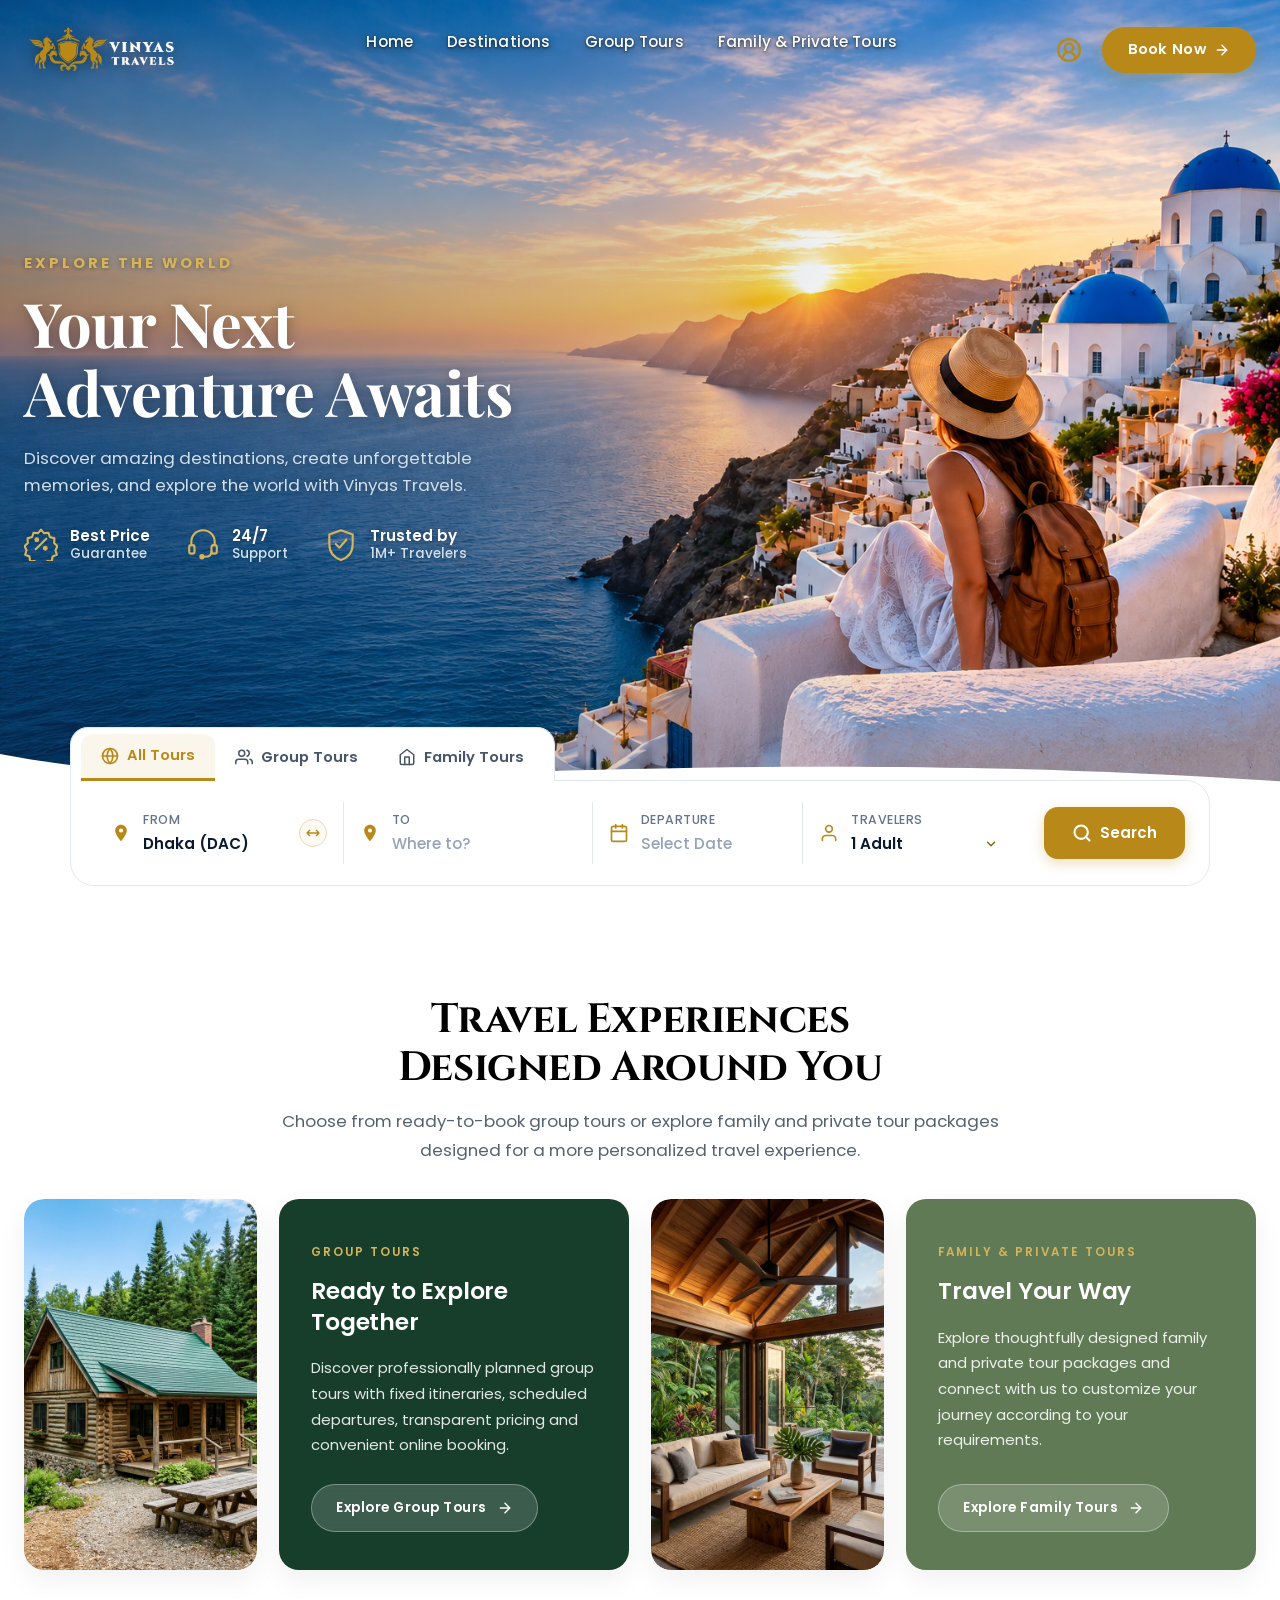
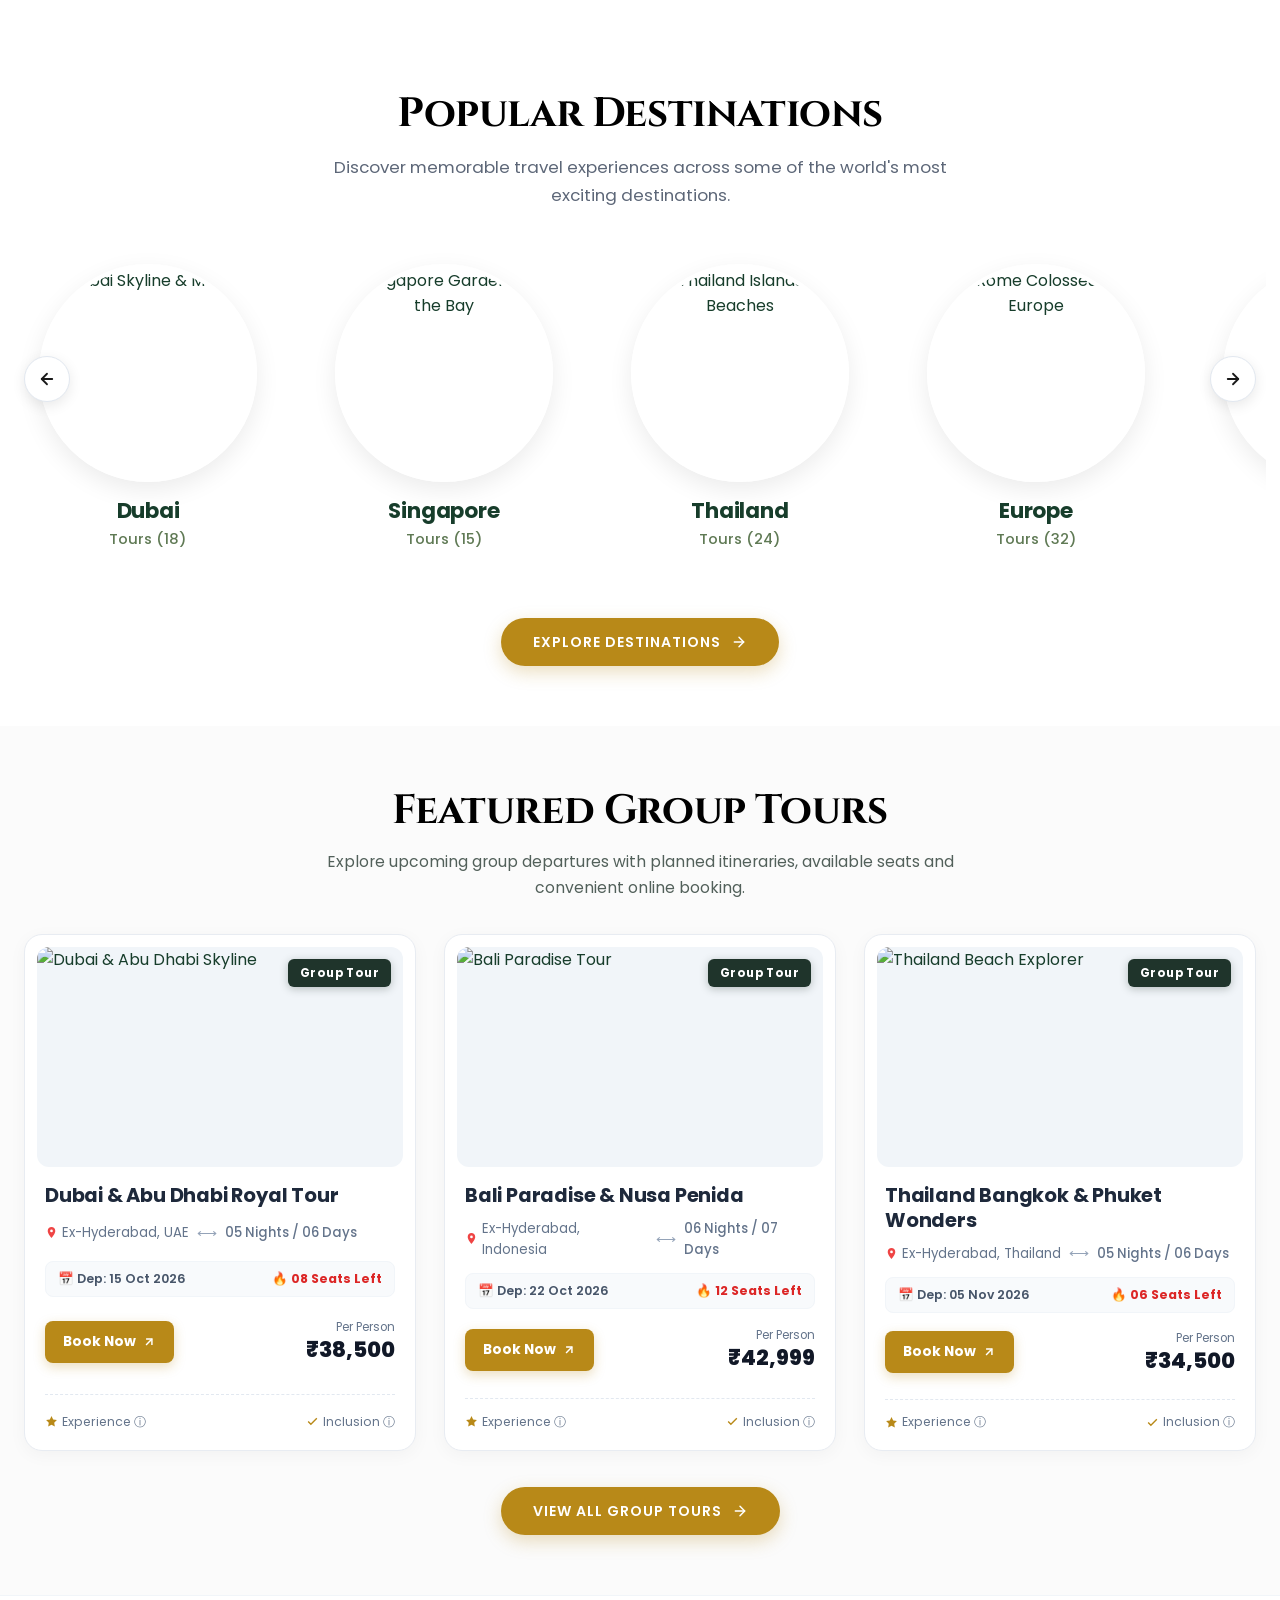
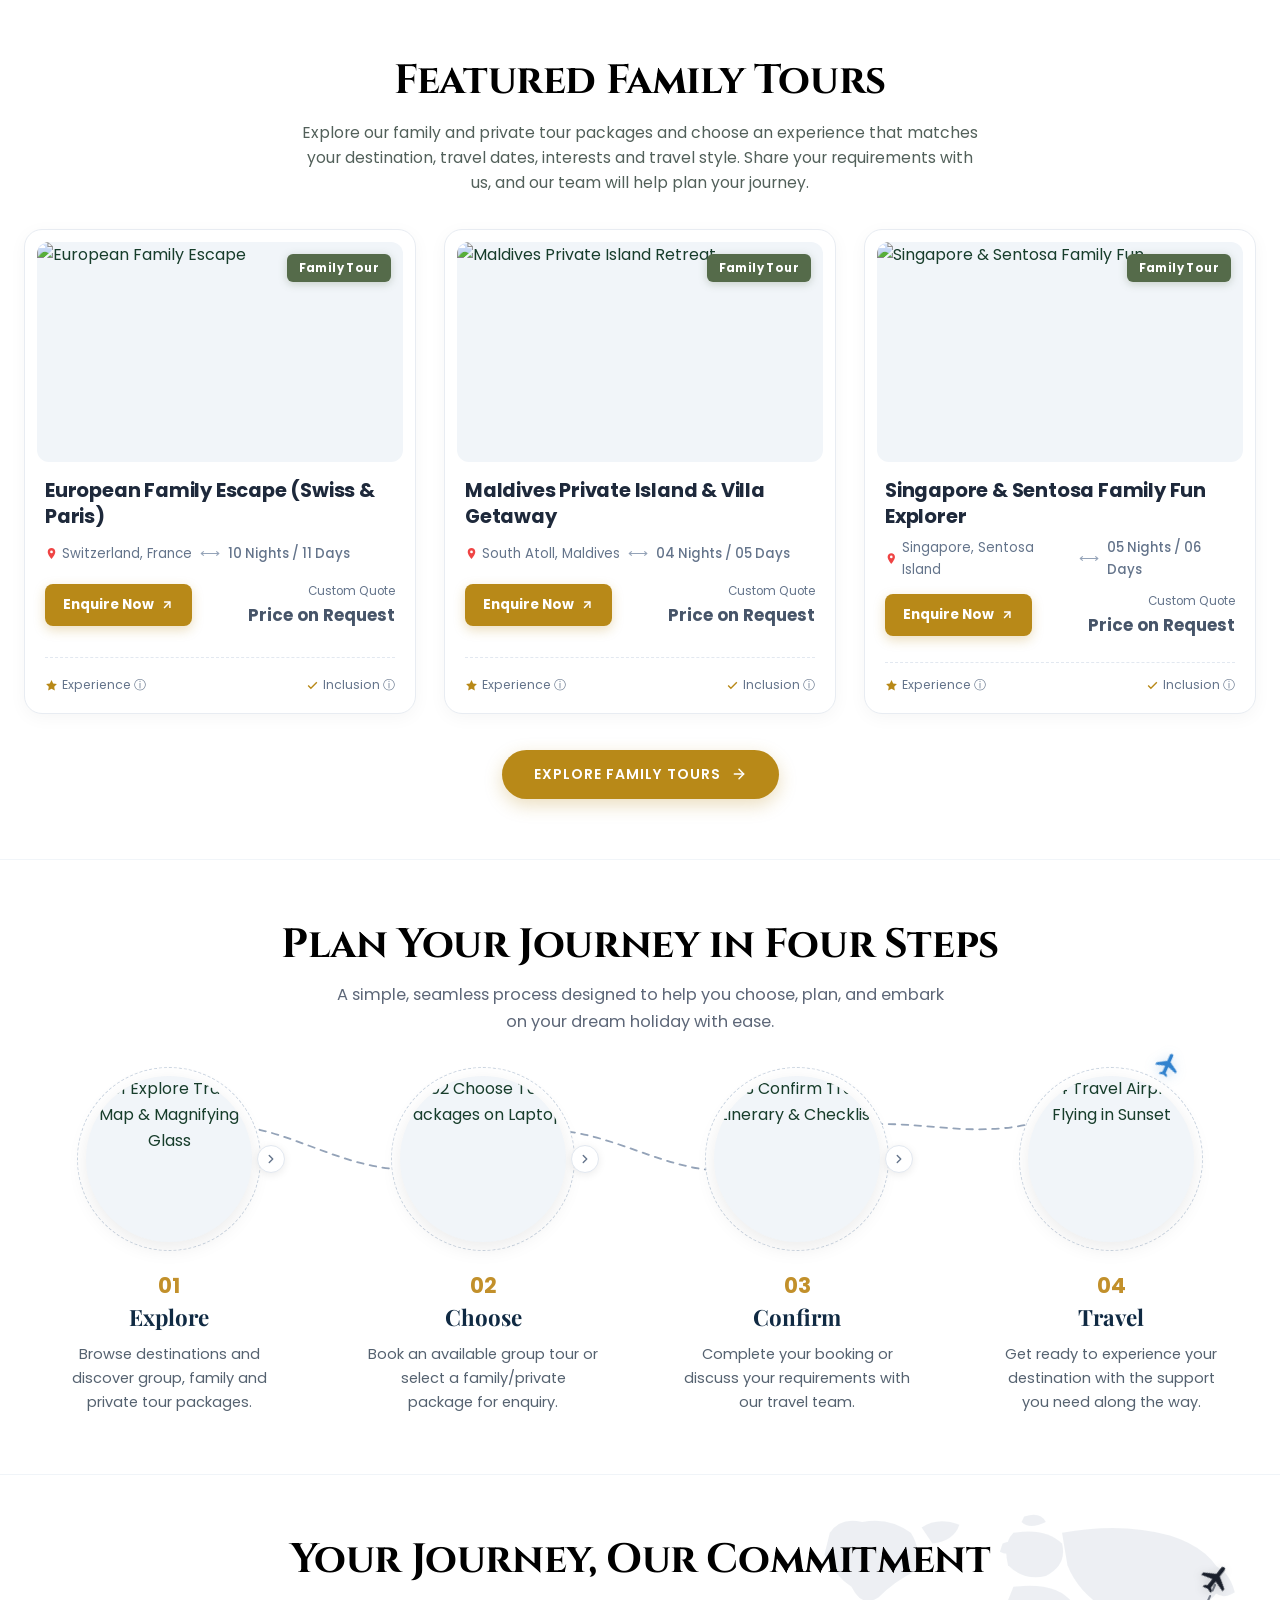
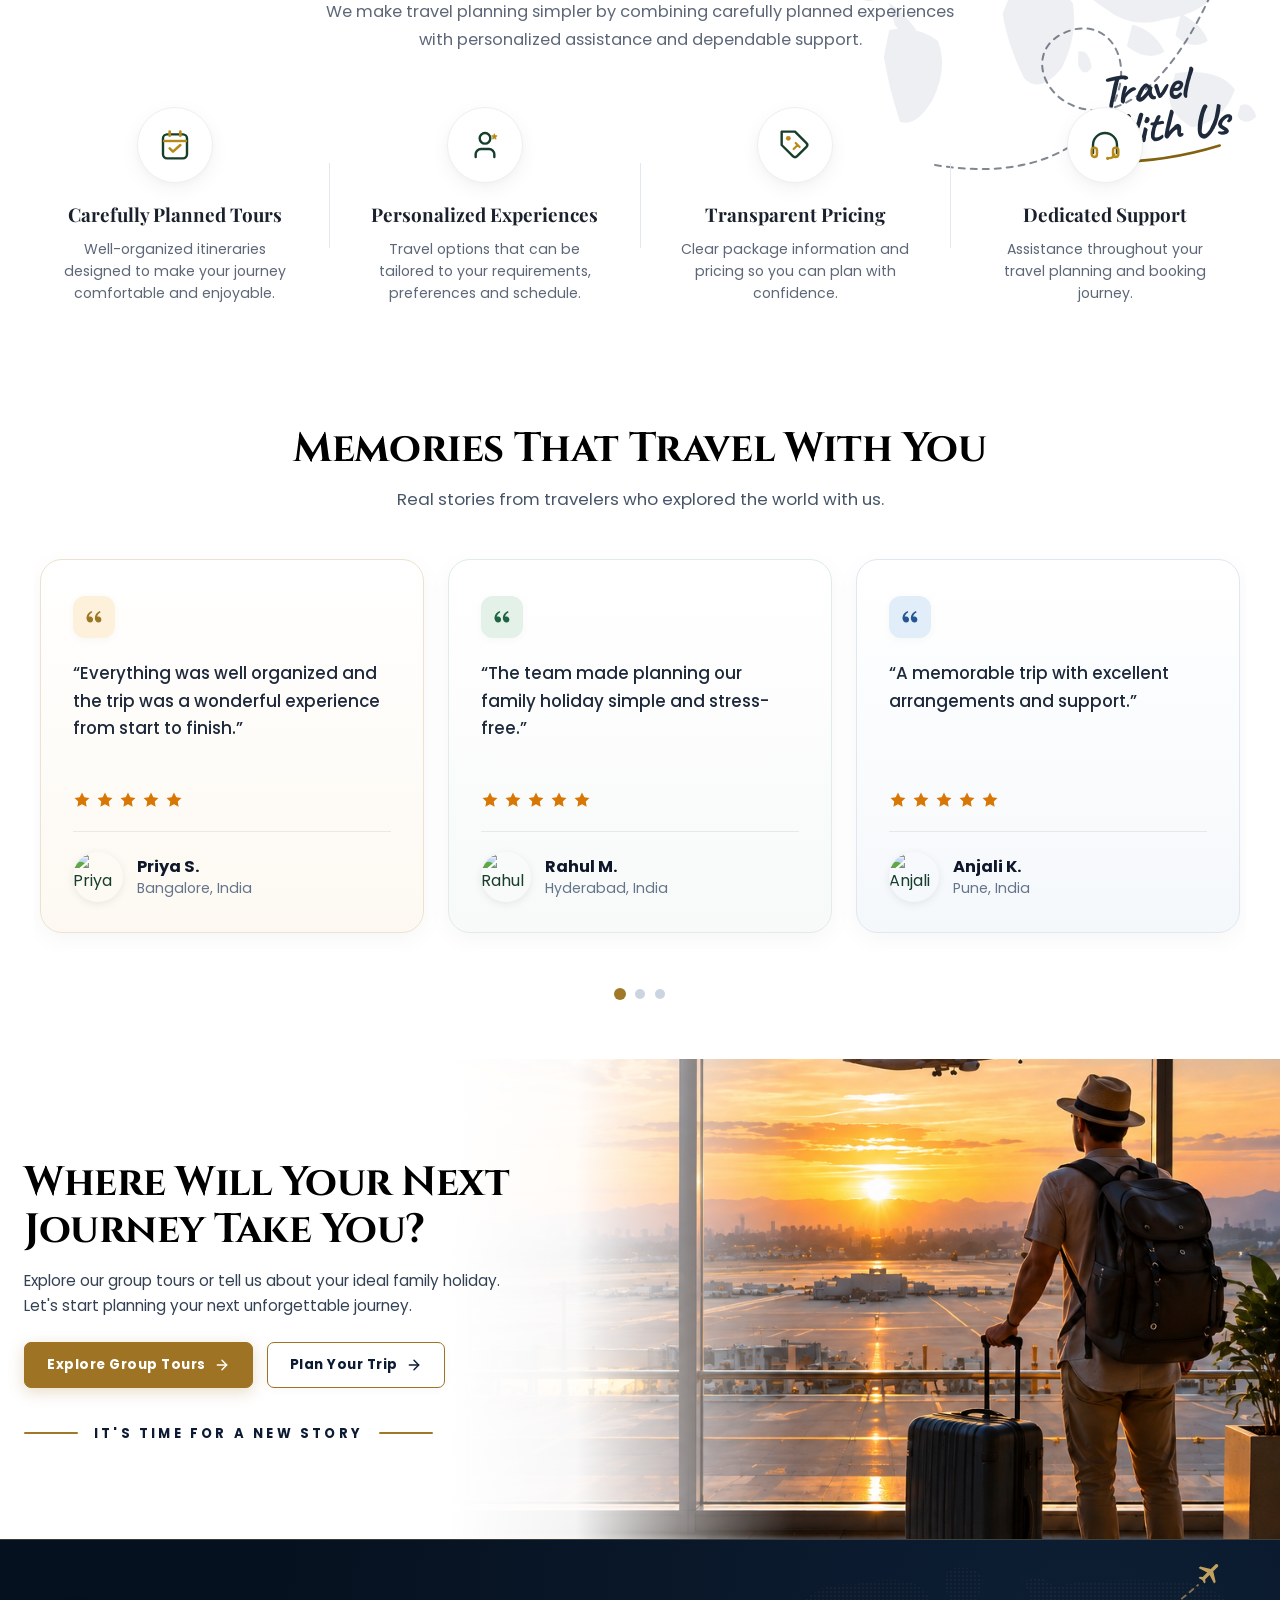
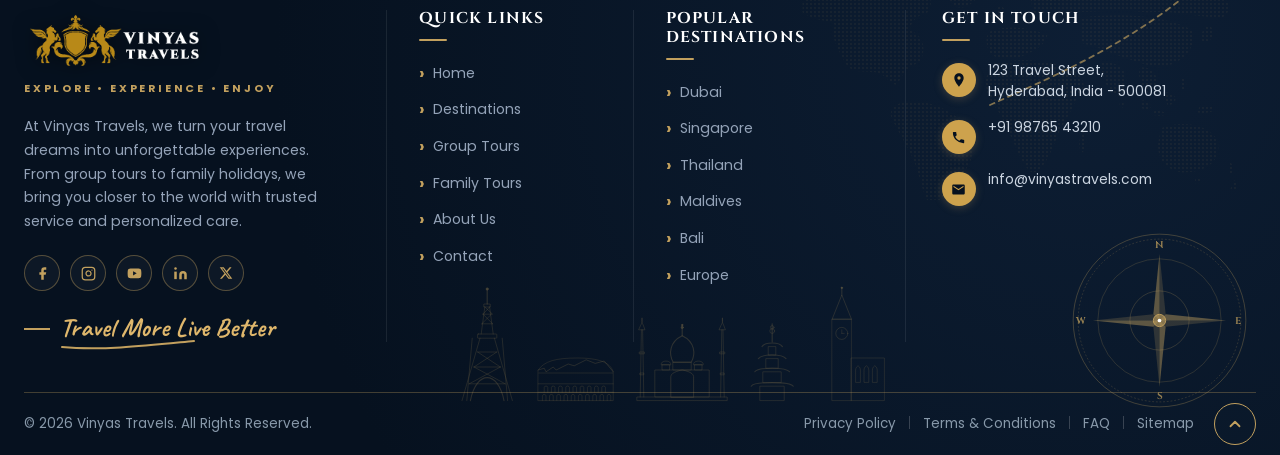
==== index.html @ 4d6a83de "logo color chnge and heading color chnage" ====
<!DOCTYPE html>
<html lang="en">

<head>
  <meta charset="UTF-8">
  <meta name="viewport" content="width=device-width, initial-scale=1.0">
  <meta name="description"
    content="Vinyas Travels - Premier travel agency based in New-Nallakunta, Hyderabad. Specializing in India tour packages, international travel guidelines, luxury fleet, and customized holiday itineraries.">
  <meta name="keywords"
    content="Vinyas Travels, Hyderabad Travel Agency, New-Nallakunta, India Tour Packages, International Travel Guidelines, Holiday Packages">
  <title>Vinyas Travels | Royal Journeys & Luxury Holidays</title>

  <!-- Google Fonts: Caveat, Cinzel, Oswald, Playfair Display & Poppins -->
  <link rel="preconnect" href="https://fonts.googleapis.com">
  <link rel="preconnect" href="https://fonts.gstatic.com" crossorigin>
  <link
    href="https://fonts.googleapis.com/css2?family=Caveat:wght@600;700&family=Cinzel:wght@600;700;800;900&family=Oswald:wght@500;600;700&family=Playfair+Display:ital,wght@0,600;0,700;0,800;1,600&family=Poppins:wght@300;400;500;600;700&display=swap"
    rel="stylesheet">

  <!-- Bootstrap 5 CSS -->
  <link href="https://cdn.jsdelivr.net/npm/bootstrap@5.3.3/dist/css/bootstrap.min.css" rel="stylesheet">

  <!-- Master Stylesheet -->
  <link rel="stylesheet" href="css/style.css?v=120">

  <!-- Favicon -->
  <link rel="icon" type="image/png" href="images/logo.png">
</head>

<body>

  <!-- =========================================================================
       SITE HEADER (FITZROY STYLE: TRANSPARENT OVER HERO, WHITE ON SCROLL)
       ========================================================================= -->
  <header class="site-header" id="siteHeader">
    <div class="main-navbar">
      <div class="container nav-container">
        <!-- Left: Brand Logo -->
        <a href="#home" class="brand-logo" id="brandLogo" aria-label="Vinyas Travels Home">
          <img src="images/logo-white.png" alt="Vinyas Travels" class="brand-logo-img logo-transparent">
          <img src="images/logo-backup.png" alt="Vinyas Travels" class="brand-logo-img logo-sticky">
        </a>

        <!-- Center Menu Links (Exact Mockup Navigation) -->
        <nav class="nav-menu-wrap" id="navMenuWrap">
          <!-- Mobile Drawer Top with Close Icon -->
          <div class="nav-menu-drawer-top">
            <button type="button" class="nav-menu-close-btn" id="navMenuCloseBtn" aria-label="Close Menu">
              <svg viewBox="0 0 24 24" width="22" height="22" fill="none" stroke="currentColor" stroke-width="2.2"
                stroke-linecap="round" stroke-linejoin="round">
                <line x1="18" y1="6" x2="6" y2="18"></line>
                <line x1="6" y1="6" x2="18" y2="18"></line>
              </svg>
            </button>
          </div>
          <ul class="nav-links">
            <li><a href="#home" class="nav-link active">Home</a></li>
            <li><a href="#destinations" class="nav-link">Destinations</a></li>
            <li><a href="#packages" class="nav-link" id="navLinkGroupTours">Group Tours</a></li>
            <li><a href="#packages" class="nav-link" id="navLinkFamilyTours">Family &amp; Private Tours</a></li>
          </ul>
        </nav>

        <!-- Right Actions: Login Icon Dropdown & Plan Your Trip Button -->
        <div class="header-right-actions">
          <!-- Traveler Account / Profile Dropdown Wrap -->
          <div class="header-profile-dropdown-wrap" id="headerProfileDropdownWrap">
            <button type="button" class="header-user-btn" id="headerUserBtn" aria-label="Sign In / Traveler Account"
              title="Sign In / Traveler Account" onclick="toggleProfileDropdown(event)">
              <svg viewBox="0 0 24 24" width="26" height="26" fill="none" stroke="#8a660e" stroke-width="2.2"
                stroke-linecap="round" stroke-linejoin="round">
                <path d="M18 20a6 6 0 0 0-12 0" />
                <circle cx="12" cy="10" r="4" />
                <circle cx="12" cy="12" r="10" />
              </svg>
            </button>

            <!-- Quick Traveler Sign-In Dropdown Card with Input Fields -->
            <div class="profile-dropdown-card quick-signin-dropdown" id="profileDropdownCard">
              <div class="quick-signin-header">
                <div class="quick-signin-badge">
                  <svg width="20" height="20" viewBox="0 0 24 24" fill="none" stroke="#8a660e" stroke-width="2.2"
                    stroke-linecap="round" stroke-linejoin="round">
                    <path d="M20 21v-2a4 4 0 0 0-4-4H8a4 4 0 0 0-4 4v2" />
                    <circle cx="12" cy="7" r="4" />
                  </svg>
                </div>
                <div>
                  <h4 class="quick-signin-title">Traveler Portal</h4>
                  <p class="quick-signin-subtitle">Sign in to manage your holidays</p>
                </div>
              </div>

              <form class="quick-signin-form" id="quickSignInForm">
                <div class="quick-form-group">
                  <label for="quickUserEmail" class="quick-form-label">Email or Mobile</label>
                  <div class="quick-input-wrap">
                    <svg viewBox="0 0 24 24" width="16" height="16" fill="none" stroke="currentColor" stroke-width="2">
                      <path d="M4 4h16c1.1 0 2 .9 2 2v12c0 1.1-.9 2-2 2H4c-1.1 0-2-.9-2-2V6c0-1.1.9-2 2-2z" />
                      <polyline points="22,6 12,13 2,6" />
                    </svg>
                    <input type="text" id="quickUserEmail" class="quick-form-input" placeholder="name@example.com"
                      required>
                  </div>
                </div>

                <div class="quick-form-group">
                  <label for="quickUserPassword" class="quick-form-label">Password</label>
                  <div class="quick-input-wrap">
                    <svg viewBox="0 0 24 24" width="16" height="16" fill="none" stroke="currentColor" stroke-width="2">
                      <rect x="3" y="11" width="18" height="11" rx="2" ry="2" />
                      <path d="M7 11V7a5 5 0 0 1 10 0v4" />
                    </svg>
                    <input type="password" id="quickUserPassword" class="quick-form-input" placeholder="••••••••"
                      required>
                  </div>
                </div>

                <button type="submit" class="btn-quick-signin" id="quickSignInSubmitBtn">
                  <span>Sign In</span>
                  <svg viewBox="0 0 24 24" width="15" height="15" fill="none" stroke="currentColor" stroke-width="2.2">
                    <line x1="5" y1="12" x2="19" y2="12"></line>
                    <polyline points="12 5 19 12 12 19"></polyline>
                  </svg>
                </button>
              </form>

              <div class="quick-signin-footer">
                <a href="#bookingModal" class="quick-footer-link trigger-booking-modal"
                  data-package="Custom Luxury Tour">
                  <svg width="14" height="14" viewBox="0 0 24 24" fill="none" stroke="currentColor" stroke-width="2">
                    <rect x="3" y="4" width="18" height="18" rx="2" ry="2" />
                    <line x1="16" y1="2" x2="16" y2="6" />
                    <line x1="8" y1="2" x2="8" y2="6" />
                  </svg>
                  <span>Book Tour</span>
                </a>
                <span class="quick-footer-dot">•</span>
                <a href="#contact" class="quick-footer-link" id="quickSupportLink">
                  <svg width="14" height="14" viewBox="0 0 24 24" fill="none" stroke="currentColor" stroke-width="2">
                    <path
                      d="M22 16.92v3a2 2 0 0 1-2.18 2 19.79 19.79 0 0 1-8.63-3.07 19.5 19.5 0 0 1-6-6 19.79 19.79 0 0 1-3.07-8.67A2 2 0 0 1 4.11 2h3a2 2 0 0 1 2 1.72 12.84 12.84 0 0 0 .7 2.81 2 2 0 0 1-.45 2.11L8.09 9.91a16 16 0 0 0 6 6l1.27-1.27a2 2 0 0 1 2.11-.45 12.84 12.84 0 0 0 2.81.7A2 2 0 0 1 22 16.92z" />
                  </svg>
                  <span>Help Desk</span>
                </a>
              </div>
            </div>
          </div>

          <!-- Plan Your Trip Navy Pill Button -->
          <a href="#contact" class="btn-header-contact btn-plan-trip" id="headerContactBtn">
            <span>Book Now</span>
            <svg viewBox="0 0 24 24" width="16" height="16" fill="none" stroke="currentColor" stroke-width="2.2"
              stroke-linecap="round" stroke-linejoin="round">
              <line x1="5" y1="12" x2="19" y2="12"></line>
              <polyline points="12 5 19 12 12 19"></polyline>
            </svg>
          </a>

          <!-- Mobile Hamburger / Close Toggle -->
          <button class="mobile-toggle" id="mobileToggle" aria-label="Toggle Menu">
            <svg class="icon-hamburger" viewBox="0 0 24 24" fill="none" stroke="currentColor" stroke-width="2.5"
              stroke-linecap="round" stroke-linejoin="round">
              <line x1="3" y1="12" x2="21" y2="12"></line>
              <line x1="3" y1="6" x2="21" y2="6"></line>
              <line x1="3" y1="18" x2="21" y2="18"></line>
            </svg>
            <svg class="icon-close" viewBox="0 0 24 24" fill="none" stroke="currentColor" stroke-width="2.5"
              stroke-linecap="round" stroke-linejoin="round">
              <line x1="18" y1="6" x2="6" y2="18"></line>
              <line x1="6" y1="6" x2="18" y2="18"></line>
            </svg>
          </button>
        </div>
      </div>
    </div>
  </header>
  <script>
    // Global traveler account dropdown toggle
    window.toggleProfileDropdown = function (e) {
      if (e) {
        if (typeof e.preventDefault === 'function') e.preventDefault();
        if (typeof e.stopPropagation === 'function') e.stopPropagation();
      }
      var profileCard = document.getElementById('profileDropdownCard');
      var userBtn = document.getElementById('headerUserBtn');
      if (profileCard) {
        var isShowing = profileCard.classList.toggle('show');
        if (userBtn) userBtn.setAttribute('aria-expanded', isShowing ? 'true' : 'false');
      }
    };

    (function () {
      var header = document.getElementById('siteHeader');
      if (header) {
        var onScroll = function () {
          if (window.pageYOffset > 20 || document.documentElement.scrollTop > 20) {
            header.classList.add('scrolled');
          } else {
            header.classList.remove('scrolled');
          }
        };
        window.addEventListener('scroll', onScroll, { passive: true });
        onScroll();
      }

      // Close dropdown when clicking outside or pressing Escape
      var profileCard = document.getElementById('profileDropdownCard');
      var userBtn = document.getElementById('headerUserBtn');
      if (profileCard) {
        profileCard.addEventListener('click', function (e) {
          e.stopPropagation();
        });

        document.addEventListener('click', function (e) {
          if (profileCard.classList.contains('show')) {
            if (!profileCard.contains(e.target) && (!userBtn || !userBtn.contains(e.target))) {
              profileCard.classList.remove('show');
              if (userBtn) userBtn.setAttribute('aria-expanded', 'false');
            }
          }
        });

        document.addEventListener('keydown', function (e) {
          if (e.key === 'Escape' && profileCard.classList.contains('show')) {
            profileCard.classList.remove('show');
            if (userBtn) userBtn.setAttribute('aria-expanded', 'false');
          }
        });
      }
    })();
  </script>

  <!-- =========================================================================
       HERO SECTION (EXACT MOCKUP MATCH: YOUR NEXT ADVENTURE AWAITS)
       ========================================================================= -->
  <section class="hero-section" id="home">
    <div class="container hero-container">
      <div class="hero-text-box">
        <p class="hero-kicker">EXPLORE THE WORLD</p>
        <h1 class="hero-headline">
          Your Next<br>
          Adventure Awaits
        </h1>
        <p class="hero-narrative">
          Discover amazing destinations, create unforgettable memories, and explore the world with Vinyas Travels.
        </p>

        <!-- 3 Trust Badges: Best Price Guarantee, 24/7 Support, Trusted by 1M+ Travelers -->
        <div class="hero-trust-badges">
          <!-- Badge 1: Best Price Guarantee with % -->
          <div class="trust-badge-item">
            <div class="trust-badge-icon">
              <svg viewBox="0 0 32 32" width="34" height="34" fill="none">
                <path
                  d="M16 2.5L18.7 5.8L23 5.4L24.4 9.4L28.6 10.7L28.4 15.1L31.5 18L29.6 21.9L30.9 26.1L26.8 27.8L26.3 32.2L22 32L19.4 35.4L16 33.2L12.6 35.4L10 32L5.7 32.2L5.2 27.8L1.1 26.1L2.4 21.9L0.5 18L3.6 15.1L3.4 10.7L7.6 9.4L9 5.4L13.3 5.8L16 2.5Z"
                  stroke="#8a660e" stroke-width="2" stroke-linejoin="round" />
                <line x1="11" y1="21" x2="21" y2="11" stroke="#8a660e" stroke-width="2" stroke-linecap="round" />
                <circle cx="12" cy="12" r="1.8" fill="#8a660e" />
                <circle cx="20" cy="20" r="1.8" fill="#8a660e" />
              </svg>
            </div>
            <div class="trust-badge-text">
              <span class="trust-line-1">Best Price</span>
              <span class="trust-line-2">Guarantee</span>
            </div>
          </div>

          <!-- Badge 2: 24/7 Support -->
          <div class="trust-badge-item">
            <div class="trust-badge-icon">
              <svg viewBox="0 0 32 32" width="34" height="34" fill="none" stroke="#8a660e" stroke-width="2"
                stroke-linecap="round" stroke-linejoin="round">
                <path d="M5 17v-3a11 11 0 0 1 22 0v3" />
                <rect x="3" y="17" width="5" height="8" rx="2" fill="none" />
                <rect x="24" y="17" width="5" height="8" rx="2" fill="none" />
                <path d="M24 23c0 3-2 5-6 5h-2" />
                <circle cx="15" cy="28" r="1.5" fill="#8a660e" />
              </svg>
            </div>
            <div class="trust-badge-text">
              <span class="trust-line-1">24/7</span>
              <span class="trust-line-2">Support</span>
            </div>
          </div>

          <!-- Badge 3: Trusted by 1M+ Travelers -->
          <div class="trust-badge-item">
            <div class="trust-badge-icon">
              <svg viewBox="0 0 32 32" width="34" height="34" fill="none" stroke="#8a660e" stroke-width="2"
                stroke-linecap="round" stroke-linejoin="round">
                <path d="M16 3L5 7v9c0 8 5 13 11 15 6-2 11-7 11-15V7L16 3z" />
                <path d="M11 16l3.5 3.5L21 12" />
              </svg>
            </div>
            <div class="trust-badge-text">
              <span class="trust-line-1">Trusted by</span>
              <span class="trust-line-2">1M+ Travelers</span>
            </div>
          </div>
        </div>
      </div>
    </div>

    <!-- Gentle curved white transition at the bottom edge -->
    <div class="hero-bottom-curve" aria-hidden="true">
      <svg viewBox="0 0 1440 90" fill="none" preserveAspectRatio="none">
        <path d="M0,40 C320,110 720,20 1440,75 L1440,90 L0,90 Z" fill="#ffffff"></path>
      </svg>
    </div>
  </section>

  <!-- =========================================================================
       HERO SEARCH CONSOLE (EXACT MOCKUP: TABS + 4 DIVIDED COLS + NAVY SEARCH)
       ========================================================================= -->
  <div class="hero-search-console-wrap" id="heroExploreBarWrap">
    <div class="container hero-search-container">
      <div class="hero-search-inner">
        <!-- 3 Stepped Tabs: All Tours (active), Group Tours, Family Tours -->
        <div class="hero-tabs-header" role="tablist">
          <button type="button" class="hero-tab-btn active" data-type="All Tours" role="tab" aria-selected="true"
            onclick="switchHeroTab(this)">
            <svg viewBox="0 0 24 24" width="18" height="18" fill="none" stroke="currentColor" stroke-width="2.2"
              stroke-linecap="round" stroke-linejoin="round">
              <circle cx="12" cy="12" r="10"></circle>
              <line x1="2" y1="12" x2="22" y2="12"></line>
              <path d="M12 2a15.3 15.3 0 0 1 4 10 15.3 15.3 0 0 1-4 10 15.3 15.3 0 0 1-4-10 15.3 15.3 0 0 1 4-10z">
              </path>
            </svg>
            <span>All Tours</span>
          </button>
          <button type="button" class="hero-tab-btn" data-type="Group Tours" role="tab" aria-selected="false"
            onclick="switchHeroTab(this)">
            <svg viewBox="0 0 24 24" width="18" height="18" fill="none" stroke="currentColor" stroke-width="2"
              stroke-linecap="round" stroke-linejoin="round">
              <path d="M17 21v-2a4 4 0 0 0-4-4H5a4 4 0 0 0-4 4v2"></path>
              <circle cx="9" cy="7" r="4"></circle>
              <path d="M23 21v-2a4 4 0 0 0-3-3.87"></path>
              <path d="M16 3.13a4 4 0 0 1 0 7.75"></path>
            </svg>
            <span>Group Tours</span>
          </button>
          <button type="button" class="hero-tab-btn" data-type="Family Tours" role="tab" aria-selected="false"
            onclick="switchHeroTab(this)">
            <svg viewBox="0 0 24 24" width="18" height="18" fill="none" stroke="currentColor" stroke-width="2"
              stroke-linecap="round" stroke-linejoin="round">
              <path d="M3 9l9-7 9 7v11a2 2 0 0 1-2 2H5a2 2 0 0 1-2-2z"></path>
              <polyline points="9 22 9 12 15 12 15 22"></polyline>
            </svg>
            <span>Family Tours</span>
          </button>
        </div>

        <!-- Main Search Form Card -->
        <form class="hero-search-card" id="heroSearchForm">
          <div class="search-fields-grid">
            <!-- Col 1: From -->
            <div class="search-field-col search-col-from">
              <div class="search-field-icon">
                <svg viewBox="0 0 24 24" width="20" height="20" fill="currentColor">
                  <path
                    d="M12 2C8.13 2 5 5.13 5 9c0 5.25 7 13 7 13s7-7.75 7-13c0-3.87-3.13-7-7-7zm0 9.5a2.5 2.5 0 0 1 0-5 2.5 2.5 0 0 1 0 5z" />
                </svg>
              </div>
              <div class="search-field-body">
                <label for="searchFromInput" class="search-field-label">From</label>
                <input type="text" class="search-field-input" id="searchFromInput" value="Dhaka (DAC)"
                  placeholder="City or airport" autocomplete="off" required>
              </div>
              <!-- Location Swap Button -->
              <button type="button" class="swap-locations-btn" id="swapLocationsBtn" title="Swap From and To"
                aria-label="Swap From and To locations">
                <svg viewBox="0 0 24 24" width="16" height="16" fill="none" stroke="currentColor" stroke-width="2"
                  stroke-linecap="round" stroke-linejoin="round">
                  <path d="M7 16l-4-4 4-4m10 8l4-4-4-4M3 12h18" />
                </svg>
              </button>
            </div>

            <!-- Col 2: To -->
            <div class="search-field-col search-col-to">
              <div class="search-field-icon">
                <svg viewBox="0 0 24 24" width="20" height="20" fill="currentColor">
                  <path
                    d="M12 2C8.13 2 5 5.13 5 9c0 5.25 7 13 7 13s7-7.75 7-13c0-3.87-3.13-7-7-7zm0 9.5a2.5 2.5 0 0 1 0-5 2.5 2.5 0 0 1 0 5z" />
                </svg>
              </div>
              <div class="search-field-body">
                <label for="heroDest" class="search-field-label">To</label>
                <input type="text" class="search-field-input" id="heroDest" placeholder="Where to?" autocomplete="off"
                  required>
              </div>
            </div>

            <!-- Col 3: Departure -->
            <div class="search-field-col search-col-date">
              <div class="search-field-icon">
                <svg viewBox="0 0 24 24" width="20" height="20" fill="none" stroke="currentColor" stroke-width="2"
                  stroke-linecap="round" stroke-linejoin="round">
                  <rect x="3" y="4" width="18" height="18" rx="2" ry="2" />
                  <line x1="16" y1="2" x2="16" y2="6" />
                  <line x1="8" y1="2" x2="8" y2="6" />
                  <line x1="3" y1="10" x2="21" y2="10" />
                </svg>
              </div>
              <div class="search-field-body">
                <label for="heroDate" class="search-field-label">Departure</label>
                <input type="text" class="search-field-input" id="heroDate" placeholder="Select Date"
                  onfocus="(this.type='date')" onblur="if(!this.value)this.type='text'">
              </div>
            </div>

            <!-- Col 4: Travelers -->
            <div class="search-field-col search-col-travelers">
              <div class="search-field-icon">
                <svg viewBox="0 0 24 24" width="20" height="20" fill="none" stroke="currentColor" stroke-width="2"
                  stroke-linecap="round" stroke-linejoin="round">
                  <path d="M20 21v-2a4 4 0 0 0-4-4H8a4 4 0 0 0-4 4v2" />
                  <circle cx="12" cy="7" r="4" />
                </svg>
              </div>
              <div class="search-field-body">
                <label for="heroTourType" class="search-field-label">Travelers</label>
                <div class="travelers-select-wrap">
                  <select class="search-field-input search-field-select" id="heroTourType">
                    <option value="1 Adult" selected>1 Adult</option>
                    <option value="2 Adults">2 Adults</option>
                    <option value="2 Adults, 1 Child">2 Adults, 1 Child</option>
                    <option value="Family (4+)">Family (4+)</option>
                    <option value="Group (6+)">Group (6+)</option>
                  </select>
                  <svg class="select-chevron-icon" viewBox="0 0 24 24" width="14" height="14" fill="none"
                    stroke="currentColor" stroke-width="2.5" stroke-linecap="round" stroke-linejoin="round">
                    <polyline points="6 9 12 15 18 9"></polyline>
                  </svg>
                </div>
              </div>
            </div>

            <!-- Col 5: Search Button -->
            <div class="search-field-col search-col-submit">
              <button type="submit" class="hero-search-submit-btn" id="heroExploreBtn">
                <svg viewBox="0 0 24 24" width="20" height="20" fill="none" stroke="currentColor" stroke-width="2.5"
                  stroke-linecap="round" stroke-linejoin="round">
                  <circle cx="11" cy="11" r="8"></circle>
                  <line x1="21" y1="21" x2="16.65" y2="16.65"></line>
                </svg>
                <span>Search</span>
              </button>
            </div>
          </div>
        </form>
      </div>
    </div>
  </div>
  <script>
    function switchHeroTab(btn) {
      var tabs = document.querySelectorAll('.hero-tab-btn');
      var form = document.getElementById('heroSearchForm');
      var select = document.getElementById('heroTourType');
      tabs.forEach(function (t) {
        t.classList.remove('active');
        t.setAttribute('aria-selected', 'false');
      });
      btn.classList.add('active');
      btn.setAttribute('aria-selected', 'true');
      var type = btn.getAttribute('data-type');
      if (form) {
        if (type === 'All Tours') {
          form.classList.remove('first-tab-inactive');
        } else {
          form.classList.add('first-tab-inactive');
        }
      }
      if (select) {
        if (type === 'Group Tours') {
          select.value = 'Group (6+)';
        } else if (type === 'Family Tours') {
          select.value = 'Family (4+)';
        } else {
          select.value = '1 Adult';
        }
      }
    }
  </script>

  <!-- =========================================================================
       02. EXPLORE OUR TOURS SECTION (FEATURED EXPERIENCES)
       ========================================================================= -->
  <section class="section-block explore-tours-section" id="packages">
    <div class="container explore-tours-container">
      <div class="section-header explore-tours-header">
        <h2 class="tours-section-title">
          Travel Experiences<br>
          <span class="tours-title-gold">Designed Around You</span>
        </h2>
        <p class="tours-section-desc">
          Choose from ready-to-book group tours or explore family and private tour packages designed for a more
          personalized travel experience.
        </p>
      </div>

      <div class="tours-cards-grid">
        <!-- Card 1: Cabin / Group Tour Image -->
        <div class="tour-card-item tour-image-card">
          <img src="images/forest_cabin_lodge_1789713493015.jpg" alt="Group Tours Forest Cottage Retreat"
            loading="lazy">
        </div>

        <!-- Card 2: Group Tours Dark Green Card -->
        <div class="tour-card-item tour-content-card dark-green">
          <div class="tour-card-content-top">
            <span class="tour-card-kicker">Group Tours</span>
            <h3 class="tour-card-title">Ready to Explore Together</h3>
            <p class="tour-card-text">
              Discover professionally planned group tours with fixed itineraries, scheduled departures, transparent
              pricing and convenient online booking.
            </p>
          </div>
          <div class="tour-card-content-bottom">
            <a href="#bookingModal" class="tour-card-cta trigger-booking-modal" data-package="Group Tours">
              <span>Explore Group Tours</span>
              <svg viewBox="0 0 24 24" width="16" height="16" fill="none" stroke="currentColor" stroke-width="2.2"
                stroke-linecap="round" stroke-linejoin="round">
                <line x1="5" y1="12" x2="19" y2="12"></line>
                <polyline points="12 5 19 12 12 19"></polyline>
              </svg>
            </a>
          </div>
        </div>

        <!-- Card 3: Resort Veranda / Family Tour Image -->
        <div class="tour-card-item tour-image-card">
          <img src="images/resort_veranda_deck_1789713512990.jpg" alt="Family & Private Luxury Resort Veranda"
            loading="lazy">
        </div>

        <!-- Card 4: Family & Private Tours Olive Green Card -->
        <div class="tour-card-item tour-content-card olive-green">
          <div class="tour-card-content-top">
            <span class="tour-card-kicker">Family & Private Tours</span>
            <h3 class="tour-card-title">Travel Your Way</h3>
            <p class="tour-card-text">
              Explore thoughtfully designed family and private tour packages and connect with us to customize your
              journey according to your requirements.
            </p>
          </div>
          <div class="tour-card-content-bottom">
            <a href="#bookingModal" class="tour-card-cta trigger-booking-modal" data-package="Family & Private Tours">
              <span>Explore Family Tours</span>
              <svg viewBox="0 0 24 24" width="16" height="16" fill="none" stroke="currentColor" stroke-width="2.2"
                stroke-linecap="round" stroke-linejoin="round">
                <line x1="5" y1="12" x2="19" y2="12"></line>
                <polyline points="12 5 19 12 12 19"></polyline>
              </svg>
            </a>
          </div>
        </div>
      </div>
    </div>


  </section>

  <!-- =========================================================================
       03. POPULAR DESTINATIONS SECTION (CIRCULAR CAROUSEL DESIGN)
       ========================================================================= -->
  <section class="section-block popular-dest-section" id="destinations">


    <div class="container popular-dest-container">
      <div class="section-header popular-dest-header">
        <h2 class="popular-dest-title">Popular <span class="popular-dest-title-gold">Destinations</span></h2>
        <p class="popular-dest-desc">
          Discover memorable travel experiences across some of the world's most exciting destinations.
        </p>
      </div>

      <!-- Circular Carousel Container with Left/Right Navigation -->
      <div class="dest-carousel-wrapper">
        <!-- Prev Button -->
        <button type="button" class="dest-nav-btn prev" id="destPrevBtn" aria-label="Previous Destinations">
          <svg viewBox="0 0 24 24" width="18" height="18" fill="none" stroke="currentColor" stroke-width="2.4"
            stroke-linecap="round" stroke-linejoin="round">
            <line x1="19" y1="12" x2="5" y2="12"></line>
            <polyline points="12 19 5 12 12 5"></polyline>
          </svg>
        </button>

        <!-- Carousel Track (8 Destinations in Agency Inventory) -->
        <div class="dest-cards-track" id="destCardsTrack">
          <!-- 1. Dubai -->
          <div class="dest-card-item trigger-booking-modal" data-package="Dubai Luxury Holiday" role="button"
            tabindex="0">
            <div class="dest-circle-wrap">
              <img src="https://images.unsplash.com/photo-1512453979798-5ea266f8880c?q=80&w=600&auto=format&fit=crop"
                alt="Dubai Skyline & Marina" class="dest-circle-img" loading="lazy">
            </div>
            <h3 class="dest-card-name">Dubai</h3>
            <span class="dest-card-activities">Tours (18)</span>
          </div>

          <!-- 2. Singapore -->
          <div class="dest-card-item trigger-booking-modal" data-package="Singapore City & Sentosa Tour" role="button"
            tabindex="0">
            <div class="dest-circle-wrap">
              <img src="https://images.unsplash.com/photo-1525625293386-3f8f99389edd?q=80&w=600&auto=format&fit=crop"
                alt="Singapore Gardens by the Bay" class="dest-circle-img" loading="lazy">
            </div>
            <h3 class="dest-card-name">Singapore</h3>
            <span class="dest-card-activities">Tours (15)</span>
          </div>

          <!-- 3. Thailand -->
          <div class="dest-card-item trigger-booking-modal" data-package="Thailand Beach & Bangkok Explorer"
            role="button" tabindex="0">
            <div class="dest-circle-wrap">
              <img src="https://images.unsplash.com/photo-1552465011-b4e21bf6e79a?q=80&w=600&auto=format&fit=crop"
                alt="Thailand Islands & Beaches" class="dest-circle-img" loading="lazy">
            </div>
            <h3 class="dest-card-name">Thailand</h3>
            <span class="dest-card-activities">Tours (24)</span>
          </div>

          <!-- 4. Europe -->
          <div class="dest-card-item trigger-booking-modal" data-package="Grand Europe Heritage Tour" role="button"
            tabindex="0">
            <div class="dest-circle-wrap">
              <img src="https://images.unsplash.com/photo-1552832230-c0197dd311b5?q=80&w=600&auto=format&fit=crop"
                alt="Rome Colosseum Europe" class="dest-circle-img" loading="lazy">
            </div>
            <h3 class="dest-card-name">Europe</h3>
            <span class="dest-card-activities">Tours (32)</span>
          </div>

          <!-- 5. Maldives -->
          <div class="dest-card-item trigger-booking-modal" data-package="Maldives Island Luxury Resort" role="button"
            tabindex="0">
            <div class="dest-circle-wrap">
              <img src="https://images.unsplash.com/photo-1514282401047-d79a71a590e8?q=80&w=600&auto=format&fit=crop"
                alt="Maldives Overwater Resort" class="dest-circle-img" loading="lazy">
            </div>
            <h3 class="dest-card-name">Maldives</h3>
            <span class="dest-card-activities">Tours (21)</span>
          </div>

          <!-- 6. Bali -->
          <div class="dest-card-item trigger-booking-modal" data-package="Bali Tropical Paradise Tour" role="button"
            tabindex="0">
            <div class="dest-circle-wrap">
              <img src="https://images.unsplash.com/photo-1537996194471-e657df975ab4?q=80&w=600&auto=format&fit=crop"
                alt="Bali Lempuyang Temple Gates" class="dest-circle-img" loading="lazy">
            </div>
            <h3 class="dest-card-name">Bali</h3>
            <span class="dest-card-activities">Tours (19)</span>
          </div>

          <!-- 7. Malaysia -->
          <div class="dest-card-item trigger-booking-modal" data-package="Malaysia Discovery Tour" role="button"
            tabindex="0">
            <div class="dest-circle-wrap">
              <img src="https://images.unsplash.com/photo-1596422846543-75c6fc197f07?q=80&w=600&auto=format&fit=crop"
                alt="Malaysia Petronas Towers" class="dest-circle-img" loading="lazy">
            </div>
            <h3 class="dest-card-name">Malaysia</h3>
            <span class="dest-card-activities">Tours (16)</span>
          </div>

          <!-- 8. Australia -->
          <div class="dest-card-item trigger-booking-modal" data-package="Australia Highlights & Sydney" role="button"
            tabindex="0">
            <div class="dest-circle-wrap">
              <img src="https://images.unsplash.com/photo-1506973035872-a4ec16b8e8d9?q=80&w=600&auto=format&fit=crop"
                alt="Australia Sydney Harbour" class="dest-circle-img" loading="lazy">
            </div>
            <h3 class="dest-card-name">Australia</h3>
            <span class="dest-card-activities">Tours (22)</span>
          </div>
        </div>

        <!-- Next Button -->
        <button type="button" class="dest-nav-btn next" id="destNextBtn" aria-label="Next Destinations">
          <svg viewBox="0 0 24 24" width="18" height="18" fill="none" stroke="currentColor" stroke-width="2.4"
            stroke-linecap="round" stroke-linejoin="round">
            <line x1="5" y1="12" x2="19" y2="12"></line>
            <polyline points="12 5 19 12 12 19"></polyline>
          </svg>
        </button>
      </div>

      <!-- Bottom CTA: Explore Destinations -->
      <div class="dest-cta-row">
        <a href="#bookingModal" class="btn-explore-dest trigger-booking-modal"
          data-package="Popular International Destinations">
          <span>Explore Destinations</span>
          <svg viewBox="0 0 24 24" width="16" height="16" fill="none" stroke="currentColor" stroke-width="2.2"
            stroke-linecap="round" stroke-linejoin="round">
            <line x1="5" y1="12" x2="19" y2="12"></line>
            <polyline points="12 5 19 12 12 19"></polyline>
          </svg>
        </a>
      </div>
    </div>
  </section>

  <!-- =========================================================================
       04. FEATURED GROUP TOURS SECTION (SCREENSHOT MATCHING DESIGN)
       ========================================================================= -->
  <section class="section-block package-showcase-section" id="group-tours">
    <div class="container">
      <div class="section-header">
        <h2 class="section-title">Featured <span class="section-title-gold">Group Tours</span></h2>
        <p class="section-desc">
          Explore upcoming group departures with planned itineraries, available seats and convenient online booking.
        </p>
      </div>

      <div class="pkg-cards-grid">
        <!-- Group Tour Card 1: Dubai & Abu Dhabi -->
        <article class="pkg-card-item">
          <div class="pkg-img-wrap">
            <img src="https://images.unsplash.com/photo-1512453979798-5ea266f8880c?q=80&w=800&auto=format&fit=crop"
              alt="Dubai & Abu Dhabi Skyline" loading="lazy">
            <div class="pkg-badges-wrap">
              <span class="badge-tour-type">Group Tour</span>
            </div>
          </div>
          <div class="pkg-body">
            <h3 class="pkg-card-title">Dubai & Abu Dhabi Royal Tour</h3>
            <div class="pkg-card-meta">
              <span class="pkg-meta-loc">
                <svg width="13" height="13" viewBox="0 0 24 24" fill="currentColor">
                  <path
                    d="M12 2C8.13 2 5 5.13 5 9c0 5.25 7 13 7 13s7-7.75 7-13c0-3.87-3.13-7-7-7zm0 9.5a2.5 2.5 0 0 1 0-5 2.5 2.5 0 0 1 0 5z" />
                </svg>
                Ex-Hyderabad, UAE
              </span>
              <span class="pkg-meta-arrow">⟷</span>
              <span class="pkg-meta-dur">05 Nights / 06 Days</span>
            </div>
            <div class="pkg-extra-info">
              <span>📅 Dep: 15 Oct 2026</span>
              <span class="seats-badge">🔥 08 Seats Left</span>
            </div>
            <div class="pkg-card-action-row">
              <div class="pkg-btn-wrap">
                <button class="pkg-action-btn btn-gold trigger-booking-modal"
                  data-package="Dubai & Abu Dhabi Group Tour">
                  <span>Book Now</span>
                  <svg width="14" height="14" viewBox="0 0 24 24" fill="none" stroke="currentColor" stroke-width="2.5">
                    <line x1="7" y1="17" x2="17" y2="7"></line>
                    <polyline points="7 7 17 7 17 17"></polyline>
                  </svg>
                </button>
              </div>
              <div class="pkg-price-box">
                <span class="pkg-price-label">Per Person</span>
                <span class="pkg-price-val">₹38,500</span>
              </div>
            </div>
            <div class="pkg-divider"></div>
            <div class="pkg-card-footer">
              <span class="pkg-footer-feat"><svg width="13" height="13" viewBox="0 0 24 24" fill="currentColor">
                  <path
                    d="M12 2L15.09 8.26L22 9.27L17 14.14L18.18 21.02L12 17.77L5.82 21.02L7 14.14L2 9.27L8.91 8.26L12 2Z" />
                </svg> Experience ⓘ</span>
              <span class="pkg-footer-feat"><svg width="13" height="13" viewBox="0 0 24 24" fill="none"
                  stroke="currentColor" stroke-width="2.5">
                  <polyline points="20 6 9 17 4 12"></polyline>
                </svg> Inclusion ⓘ</span>
            </div>
          </div>
        </article>

        <!-- Group Tour Card 2: Bali Paradise -->
        <article class="pkg-card-item">
          <div class="pkg-img-wrap">
            <img src="https://images.unsplash.com/photo-1537996194471-e657df975ab4?q=80&w=800&auto=format&fit=crop"
              alt="Bali Paradise Tour" loading="lazy">
            <div class="pkg-badges-wrap">
              <span class="badge-tour-type">Group Tour</span>
            </div>
          </div>
          <div class="pkg-body">
            <h3 class="pkg-card-title">Bali Paradise & Nusa Penida</h3>
            <div class="pkg-card-meta">
              <span class="pkg-meta-loc">
                <svg width="13" height="13" viewBox="0 0 24 24" fill="currentColor">
                  <path
                    d="M12 2C8.13 2 5 5.13 5 9c0 5.25 7 13 7 13s7-7.75 7-13c0-3.87-3.13-7-7-7zm0 9.5a2.5 2.5 0 0 1 0-5 2.5 2.5 0 0 1 0 5z" />
                </svg>
                Ex-Hyderabad, Indonesia
              </span>
              <span class="pkg-meta-arrow">⟷</span>
              <span class="pkg-meta-dur">06 Nights / 07 Days</span>
            </div>
            <div class="pkg-extra-info">
              <span>📅 Dep: 22 Oct 2026</span>
              <span class="seats-badge">🔥 12 Seats Left</span>
            </div>
            <div class="pkg-card-action-row">
              <div class="pkg-btn-wrap">
                <button class="pkg-action-btn btn-gold trigger-booking-modal" data-package="Bali Paradise Group Tour">
                  <span>Book Now</span>
                  <svg width="14" height="14" viewBox="0 0 24 24" fill="none" stroke="currentColor" stroke-width="2.5">
                    <line x1="7" y1="17" x2="17" y2="7"></line>
                    <polyline points="7 7 17 7 17 17"></polyline>
                  </svg>
                </button>
              </div>
              <div class="pkg-price-box">
                <span class="pkg-price-label">Per Person</span>
                <span class="pkg-price-val">₹42,999</span>
              </div>
            </div>
            <div class="pkg-divider"></div>
            <div class="pkg-card-footer">
              <span class="pkg-footer-feat"><svg width="13" height="13" viewBox="0 0 24 24" fill="currentColor">
                  <path
                    d="M12 2L15.09 8.26L22 9.27L17 14.14L18.18 21.02L12 17.77L5.82 21.02L7 14.14L2 9.27L8.91 8.26L12 2Z" />
                </svg> Experience ⓘ</span>
              <span class="pkg-footer-feat"><svg width="13" height="13" viewBox="0 0 24 24" fill="none"
                  stroke="currentColor" stroke-width="2.5">
                  <polyline points="20 6 9 17 4 12"></polyline>
                </svg> Inclusion ⓘ</span>
            </div>
          </div>
        </article>

        <!-- Group Tour Card 3: Thailand Wonders -->
        <article class="pkg-card-item">
          <div class="pkg-img-wrap">
            <img src="https://images.unsplash.com/photo-1552465011-b4e21bf6e79a?q=80&w=800&auto=format&fit=crop"
              alt="Thailand Beach Explorer" loading="lazy">
            <div class="pkg-badges-wrap">
              <span class="badge-tour-type">Group Tour</span>
            </div>
          </div>
          <div class="pkg-body">
            <h3 class="pkg-card-title">Thailand Bangkok & Phuket Wonders</h3>
            <div class="pkg-card-meta">
              <span class="pkg-meta-loc">
                <svg width="13" height="13" viewBox="0 0 24 24" fill="currentColor">
                  <path
                    d="M12 2C8.13 2 5 5.13 5 9c0 5.25 7 13 7 13s7-7.75 7-13c0-3.87-3.13-7-7-7zm0 9.5a2.5 2.5 0 0 1 0-5 2.5 2.5 0 0 1 0 5z" />
                </svg>
                Ex-Hyderabad, Thailand
              </span>
              <span class="pkg-meta-arrow">⟷</span>
              <span class="pkg-meta-dur">05 Nights / 06 Days</span>
            </div>
            <div class="pkg-extra-info">
              <span>📅 Dep: 05 Nov 2026</span>
              <span class="seats-badge">🔥 06 Seats Left</span>
            </div>
            <div class="pkg-card-action-row">
              <div class="pkg-btn-wrap">
                <button class="pkg-action-btn btn-gold trigger-booking-modal"
                  data-package="Thailand Wonders Group Tour">
                  <span>Book Now</span>
                  <svg width="14" height="14" viewBox="0 0 24 24" fill="none" stroke="currentColor" stroke-width="2.5">
                    <line x1="7" y1="17" x2="17" y2="7"></line>
                    <polyline points="7 7 17 7 17 17"></polyline>
                  </svg>
                </button>
              </div>
              <div class="pkg-price-box">
                <span class="pkg-price-label">Per Person</span>
                <span class="pkg-price-val">₹34,500</span>
              </div>
            </div>
            <div class="pkg-divider"></div>
            <div class="pkg-card-footer">
              <span class="pkg-footer-feat"><svg width="13" height="13" viewBox="0 0 24 24" fill="currentColor">
                  <path
                    d="M12 2L15.09 8.26L22 9.27L17 14.14L18.18 21.02L12 17.77L5.82 21.02L7 14.14L2 9.27L8.91 8.26L12 2Z" />
                </svg> Experience ⓘ</span>
              <span class="pkg-footer-feat"><svg width="13" height="13" viewBox="0 0 24 24" fill="none"
                  stroke="currentColor" stroke-width="2.5">
                  <polyline points="20 6 9 17 4 12"></polyline>
                </svg> Inclusion ⓘ</span>
            </div>
          </div>
        </article>
      </div>

      <!-- CTA: View All Group Tours -->
      <div class="dest-cta-row">
        <a href="#bookingModal" class="btn-explore-dest trigger-booking-modal" data-package="All Group Tours Calendar">
          <span>View All Group Tours</span>
          <svg viewBox="0 0 24 24" width="16" height="16" fill="none" stroke="currentColor" stroke-width="2.2"
            stroke-linecap="round" stroke-linejoin="round">
            <line x1="5" y1="12" x2="19" y2="12"></line>
            <polyline points="12 5 19 12 12 19"></polyline>
          </svg>
        </a>
      </div>
    </div>
  </section>

  <!-- =========================================================================
       05. FAMILY & PRIVATE TOURS SECTION (SCREENSHOT MATCHING DESIGN)
       ========================================================================= -->
  <section class="section-block package-showcase-section family-tours-bg" id="family-tours">
    <div class="container">
      <div class="section-header">
        <h2 class="section-title">Featured <span class="section-title-gold">Family Tours</span></h2>
        <p class="section-desc">
          Explore our family and private tour packages and choose an experience that matches your destination, travel
          dates, interests and travel style. Share your requirements with us, and our team will help plan your journey.
        </p>
      </div>

      <div class="pkg-cards-grid">
        <!-- Family Tour Card 1: European Family Escape -->
        <article class="pkg-card-item">
          <div class="pkg-img-wrap">
            <img src="https://images.unsplash.com/photo-1502602898657-3e91760cbb34?q=80&w=800&auto=format&fit=crop"
              alt="European Family Escape" loading="lazy">
            <div class="pkg-badges-wrap">
              <span class="badge-tour-type">Family Tour</span>
            </div>
          </div>
          <div class="pkg-body">
            <h3 class="pkg-card-title">European Family Escape (Swiss & Paris)</h3>
            <div class="pkg-card-meta">
              <span class="pkg-meta-loc">
                <svg width="13" height="13" viewBox="0 0 24 24" fill="currentColor">
                  <path
                    d="M12 2C8.13 2 5 5.13 5 9c0 5.25 7 13 7 13s7-7.75 7-13c0-3.87-3.13-7-7-7zm0 9.5a2.5 2.5 0 0 1 0-5 2.5 2.5 0 0 1 0 5z" />
                </svg>
                Switzerland, France
              </span>
              <span class="pkg-meta-arrow">⟷</span>
              <span class="pkg-meta-dur">10 Nights / 11 Days</span>
            </div>
            <div class="pkg-card-action-row">
              <div class="pkg-btn-wrap">
                <button class="pkg-action-btn btn-gold trigger-booking-modal"
                  data-package="European Family Escape (Inquiry)">
                  <span>Enquire Now</span>
                  <svg width="14" height="14" viewBox="0 0 24 24" fill="none" stroke="currentColor" stroke-width="2.5">
                    <line x1="7" y1="17" x2="17" y2="7"></line>
                    <polyline points="7 7 17 7 17 17"></polyline>
                  </svg>
                </button>
              </div>
              <div class="pkg-price-box">
                <span class="pkg-price-label">Custom Quote</span>
                <span class="pkg-price-val" style="font-size: 1.05rem; font-weight:700; color:#475569;">Price on
                  Request</span>
              </div>
            </div>
            <div class="pkg-divider"></div>
            <div class="pkg-card-footer">
              <span class="pkg-footer-feat"><svg width="13" height="13" viewBox="0 0 24 24" fill="currentColor">
                  <path
                    d="M12 2L15.09 8.26L22 9.27L17 14.14L18.18 21.02L12 17.77L5.82 21.02L7 14.14L2 9.27L8.91 8.26L12 2Z" />
                </svg> Experience ⓘ</span>
              <span class="pkg-footer-feat"><svg width="13" height="13" viewBox="0 0 24 24" fill="none"
                  stroke="currentColor" stroke-width="2.5">
                  <polyline points="20 6 9 17 4 12"></polyline>
                </svg> Inclusion ⓘ</span>
            </div>
          </div>
        </article>

        <!-- Family Tour Card 2: Maldives Private Island -->
        <article class="pkg-card-item">
          <div class="pkg-img-wrap">
            <img src="https://images.unsplash.com/photo-1514282401047-d79a71a590e8?q=80&w=800&auto=format&fit=crop"
              alt="Maldives Private Island Retreat" loading="lazy">
            <div class="pkg-badges-wrap">
              <span class="badge-tour-type">Family Tour</span>
            </div>
          </div>
          <div class="pkg-body">
            <h3 class="pkg-card-title">Maldives Private Island & Villa Getaway</h3>
            <div class="pkg-card-meta">
              <span class="pkg-meta-loc">
                <svg width="13" height="13" viewBox="0 0 24 24" fill="currentColor">
                  <path
                    d="M12 2C8.13 2 5 5.13 5 9c0 5.25 7 13 7 13s7-7.75 7-13c0-3.87-3.13-7-7-7zm0 9.5a2.5 2.5 0 0 1 0-5 2.5 2.5 0 0 1 0 5z" />
                </svg>
                South Atoll, Maldives
              </span>
              <span class="pkg-meta-arrow">⟷</span>
              <span class="pkg-meta-dur">04 Nights / 05 Days</span>
            </div>
            <div class="pkg-card-action-row">
              <div class="pkg-btn-wrap">
                <button class="pkg-action-btn btn-gold trigger-booking-modal"
                  data-package="Maldives Private Island (Inquiry)">
                  <span>Enquire Now</span>
                  <svg width="14" height="14" viewBox="0 0 24 24" fill="none" stroke="currentColor" stroke-width="2.5">
                    <line x1="7" y1="17" x2="17" y2="7"></line>
                    <polyline points="7 7 17 7 17 17"></polyline>
                  </svg>
                </button>
              </div>
              <div class="pkg-price-box">
                <span class="pkg-price-label">Custom Quote</span>
                <span class="pkg-price-val" style="font-size: 1.05rem; font-weight:700; color:#475569;">Price on
                  Request</span>
              </div>
            </div>
            <div class="pkg-divider"></div>
            <div class="pkg-card-footer">
              <span class="pkg-footer-feat"><svg width="13" height="13" viewBox="0 0 24 24" fill="currentColor">
                  <path
                    d="M12 2L15.09 8.26L22 9.27L17 14.14L18.18 21.02L12 17.77L5.82 21.02L7 14.14L2 9.27L8.91 8.26L12 2Z" />
                </svg> Experience ⓘ</span>
              <span class="pkg-footer-feat"><svg width="13" height="13" viewBox="0 0 24 24" fill="none"
                  stroke="currentColor" stroke-width="2.5">
                  <polyline points="20 6 9 17 4 12"></polyline>
                </svg> Inclusion ⓘ</span>
            </div>
          </div>
        </article>

        <!-- Family Tour Card 3: Singapore & Sentosa -->
        <article class="pkg-card-item">
          <div class="pkg-img-wrap">
            <img src="https://images.unsplash.com/photo-1525625293386-3f8f99389edd?q=80&w=800&auto=format&fit=crop"
              alt="Singapore & Sentosa Family Fun" loading="lazy">
            <div class="pkg-badges-wrap">
              <span class="badge-tour-type">Family Tour</span>
            </div>
          </div>
          <div class="pkg-body">
            <h3 class="pkg-card-title">Singapore & Sentosa Family Fun Explorer</h3>
            <div class="pkg-card-meta">
              <span class="pkg-meta-loc">
                <svg width="13" height="13" viewBox="0 0 24 24" fill="currentColor">
                  <path
                    d="M12 2C8.13 2 5 5.13 5 9c0 5.25 7 13 7 13s7-7.75 7-13c0-3.87-3.13-7-7-7zm0 9.5a2.5 2.5 0 0 1 0-5 2.5 2.5 0 0 1 0 5z" />
                </svg>
                Singapore, Sentosa Island
              </span>
              <span class="pkg-meta-arrow">⟷</span>
              <span class="pkg-meta-dur">05 Nights / 06 Days</span>
            </div>
            <div class="pkg-card-action-row">
              <div class="pkg-btn-wrap">
                <button class="pkg-action-btn btn-gold trigger-booking-modal"
                  data-package="Singapore Family Fun (Inquiry)">
                  <span>Enquire Now</span>
                  <svg width="14" height="14" viewBox="0 0 24 24" fill="none" stroke="currentColor" stroke-width="2.5">
                    <line x1="7" y1="17" x2="17" y2="7"></line>
                    <polyline points="7 7 17 7 17 17"></polyline>
                  </svg>
                </button>
              </div>
              <div class="pkg-price-box">
                <span class="pkg-price-label">Custom Quote</span>
                <span class="pkg-price-val" style="font-size: 1.05rem; font-weight:700; color:#475569;">Price on
                  Request</span>
              </div>
            </div>
            <div class="pkg-divider"></div>
            <div class="pkg-card-footer">
              <span class="pkg-footer-feat"><svg width="13" height="13" viewBox="0 0 24 24" fill="currentColor">
                  <path
                    d="M12 2L15.09 8.26L22 9.27L17 14.14L18.18 21.02L12 17.77L5.82 21.02L7 14.14L2 9.27L8.91 8.26L12 2Z" />
                </svg> Experience ⓘ</span>
              <span class="pkg-footer-feat"><svg width="13" height="13" viewBox="0 0 24 24" fill="none"
                  stroke="currentColor" stroke-width="2.5">
                  <polyline points="20 6 9 17 4 12"></polyline>
                </svg> Inclusion ⓘ</span>
            </div>
          </div>
        </article>
      </div>

      <!-- CTA: Explore Family Tours -->
      <div class="dest-cta-row">
        <a href="#bookingModal" class="btn-explore-dest trigger-booking-modal"
          data-package="Custom Family Holiday Inquiry">
          <span>Explore Family Tours</span>
          <svg viewBox="0 0 24 24" width="16" height="16" fill="none" stroke="currentColor" stroke-width="2.2"
            stroke-linecap="round" stroke-linejoin="round">
            <line x1="5" y1="12" x2="19" y2="12"></line>
            <polyline points="12 5 19 12 12 19"></polyline>
          </svg>
        </a>
      </div>
    </div>
  </section>

  <!-- =========================================================================
       06. HOW IT WORKS - PLAN YOUR JOURNEY IN FOUR STEPS (SCREENSHOT MATCHING)
       ========================================================================= -->
  <section class="section-block how-it-works-section" id="how-it-works">
    <div class="container position-relative" style="z-index: 2;">
      <!-- Section Header Matching Reference -->
      <div class="text-center how-header mb-4">
        <h2 class="how-main-title">
          Plan Your Journey <span class="how-title-gold">in Four Steps</span>
        </h2>
        <p class="how-desc">
          A simple, seamless process designed to help you choose, plan, and embark on your dream holiday with ease.
        </p>
      </div>

      <!-- 4 Steps Interactive Row -->
      <div class="how-steps-container position-relative">
        <!-- Connecting Flight Path SVG with Airplane on Top Right -->
        <div class="how-flight-path-wrap" aria-hidden="true">
          <svg class="how-flight-svg" viewBox="0 0 1140 220" fill="none" preserveAspectRatio="none">
            <path d="M 140 105 C 220 30, 310 180, 425 105 C 530 40, 610 180, 715 105 C 810 40, 890 140, 1020 35"
              stroke="#94a3b8" stroke-width="1.8" stroke-dasharray="6 6" stroke-linecap="round" />
          </svg>
          <!-- Blue Airplane at the top right of the dotted trail -->
          <div class="how-plane-badge">
            <svg viewBox="0 0 24 24" width="28" height="28" fill="#3182ce">
              <path
                d="M21 16v-2l-8-5V3.5c0-.83-.67-1.5-1.5-1.5S10 2.67 10 3.5V9l-8 5v2l8-2.5V19l-2 1.5V22l3.5-1 3.5 1v-1.5L13 19v-5.5l8 2.5z" />
            </svg>
          </div>
        </div>

        <div class="row g-4 justify-content-center text-center position-relative">
          <!-- Step 1: Explore -->
          <div class="col-12 col-sm-6 col-lg-3 how-step-item">
            <div class="how-circle-wrap mx-auto">
              <div class="how-circle-dashed">
                <div class="how-circle-inner">
                  <img
                    src="C:/Users/HP/.gemini/antigravity-ide/brain/4781624e-1fcd-48c5-b5ed-f7811a5e5ec6/step1_explore_map_1789736609983.jpg"
                    onerror="this.onerror=null; this.src='https://images.unsplash.com/photo-1524661135-423995f22d0b?q=80&w=600&auto=format&fit=crop';"
                    alt="01 Explore Travel Map & Magnifying Glass" class="how-step-img" loading="lazy">
                </div>
              </div>
              <!-- Directional Next Arrow -->
              <div class="how-arrow-indicator" aria-hidden="true">
                <svg viewBox="0 0 24 24" width="14" height="14" fill="none" stroke="currentColor" stroke-width="2.4"
                  stroke-linecap="round" stroke-linejoin="round">
                  <polyline points="9 18 15 12 9 6"></polyline>
                </svg>
              </div>
            </div>
            <div class="how-step-number">01</div>
            <h3 class="how-step-heading">Explore</h3>
            <p class="how-step-text">
              Browse destinations and discover group, family and private tour packages.
            </p>
          </div>

          <!-- Step 2: Choose -->
          <div class="col-12 col-sm-6 col-lg-3 how-step-item">
            <div class="how-circle-wrap mx-auto">
              <div class="how-circle-dashed">
                <div class="how-circle-inner">
                  <img
                    src="C:/Users/HP/.gemini/antigravity-ide/brain/4781624e-1fcd-48c5-b5ed-f7811a5e5ec6/step2_choose_laptop_1789736629730.jpg"
                    onerror="this.onerror=null; this.src='https://images.unsplash.com/photo-1488646953014-85cb44e25828?q=80&w=600&auto=format&fit=crop';"
                    alt="02 Choose Tour Packages on Laptop" class="how-step-img" loading="lazy">
                </div>
              </div>
              <!-- Directional Next Arrow -->
              <div class="how-arrow-indicator" aria-hidden="true">
                <svg viewBox="0 0 24 24" width="14" height="14" fill="none" stroke="currentColor" stroke-width="2.4"
                  stroke-linecap="round" stroke-linejoin="round">
                  <polyline points="9 18 15 12 9 6"></polyline>
                </svg>
              </div>
            </div>
            <div class="how-step-number">02</div>
            <h3 class="how-step-heading">Choose</h3>
            <p class="how-step-text">
              Book an available group tour or select a family/private package for enquiry.
            </p>
          </div>

          <!-- Step 3: Confirm -->
          <div class="col-12 col-sm-6 col-lg-3 how-step-item">
            <div class="how-circle-wrap mx-auto">
              <div class="how-circle-dashed">
                <div class="how-circle-inner">
                  <img
                    src="C:/Users/HP/.gemini/antigravity-ide/brain/4781624e-1fcd-48c5-b5ed-f7811a5e5ec6/step3_confirm_checklist_1789736655268.jpg"
                    onerror="this.onerror=null; this.src='https://images.unsplash.com/photo-1484480974693-6ca0a78fb36b?q=80&w=600&auto=format&fit=crop';"
                    alt="03 Confirm Travel Itinerary & Checklist" class="how-step-img" loading="lazy">
                </div>
              </div>
              <!-- Directional Next Arrow -->
              <div class="how-arrow-indicator" aria-hidden="true">
                <svg viewBox="0 0 24 24" width="14" height="14" fill="none" stroke="currentColor" stroke-width="2.4"
                  stroke-linecap="round" stroke-linejoin="round">
                  <polyline points="9 18 15 12 9 6"></polyline>
                </svg>
              </div>
            </div>
            <div class="how-step-number">03</div>
            <h3 class="how-step-heading">Confirm</h3>
            <p class="how-step-text">
              Complete your booking or discuss your requirements with our travel team.
            </p>
          </div>

          <!-- Step 4: Travel -->
          <div class="col-12 col-sm-6 col-lg-3 how-step-item">
            <div class="how-circle-wrap mx-auto">
              <div class="how-circle-dashed">
                <div class="how-circle-inner">
                  <img
                    src="C:/Users/HP/.gemini/antigravity-ide/brain/4781624e-1fcd-48c5-b5ed-f7811a5e5ec6/step4_travel_airplane_1789736678228.jpg"
                    onerror="this.onerror=null; this.src='https://images.unsplash.com/photo-1436491865332-7a61a109cc05?q=80&w=600&auto=format&fit=crop';"
                    alt="04 Travel Airplane Flying in Sunset" class="how-step-img" loading="lazy">
                </div>
              </div>
            </div>
            <div class="how-step-number">04</div>
            <h3 class="how-step-heading">Travel</h3>
            <p class="how-step-text">
              Get ready to experience your destination with the support you need along the way.
            </p>
          </div>
        </div>
      </div>
    </div>
  </section>

  <!-- =========================================================================
       07. TRAVEL WITH CONFIDENCE - YOUR JOURNEY, OUR COMMITMENT
       ========================================================================= -->
  <section class="section-block commitment-section" id="about">
    <!-- Right-Side Decorative Flight Graphic: World Map + Flight Loop + Airplane + Script Tag -->
    <div class="commitment-decor-wrap" aria-hidden="true">
      <!-- Authentic World Map Silhouette Vector -->
      <svg class="decor-world-map-svg" viewBox="0 0 1000 500" fill="currentColor">
        <!-- North America -->
        <path
          d="M 120 70 Q 140 40 180 50 Q 230 40 270 70 Q 290 100 280 140 Q 240 160 210 190 Q 180 210 160 170 Q 130 150 110 110 Z" />
        <path d="M 230 200 Q 260 220 280 250 Q 260 270 240 240 Z" />
        <path d="M 290 60 Q 320 40 360 55 Q 350 85 310 90 Z" />
        <!-- South America -->
        <path d="M 230 250 Q 280 240 320 270 Q 340 320 310 380 Q 280 430 250 420 Q 230 360 220 300 Z" />
        <!-- Europe -->
        <path d="M 460 70 Q 520 60 550 90 Q 560 130 520 150 Q 480 160 450 130 Q 440 90 460 70 Z" />
        <path d="M 440 90 Q 460 80 470 100 Q 450 115 435 105 Z" />
        <path d="M 480 40 Q 510 30 520 50 Q 490 65 475 50 Z" />
        <!-- Africa -->
        <path d="M 460 170 Q 540 160 570 200 Q 580 260 550 320 Q 510 370 480 340 Q 450 280 440 220 Z" />
        <path d="M 580 290 Q 600 285 605 320 Q 590 340 580 315 Z" />
        <!-- Asia -->
        <path d="M 550 70 Q 660 50 750 75 Q 830 100 850 160 Q 820 220 740 230 Q 680 250 630 210 Q 580 180 560 130 Z" />
        <path d="M 680 240 Q 720 250 740 290 Q 710 310 670 280 Z" />
        <path d="M 770 220 Q 810 240 820 270 Q 790 290 760 260 Z" />
        <path d="M 830 130 Q 860 140 870 180 Q 840 200 820 165 Z" />
        <!-- Australia -->
        <path d="M 760 330 Q 840 320 870 360 Q 850 420 790 430 Q 740 400 750 360 Z" />
        <path d="M 880 390 Q 900 380 910 410 Q 890 430 875 410 Z" />
      </svg>

      <!-- Flight Trail & Plane Combo Container -->
      <div class="decor-flight-combo">
        <svg class="decor-flight-svg" viewBox="0 0 360 260" fill="none">
          <path
            d="M 40 235 C 100 245, 170 240, 215 180 C 245 130, 210 80, 165 105 C 130 125, 150 175, 195 180 C 245 185, 290 125, 320 55"
            stroke="#2d3748" stroke-width="2" stroke-dasharray="6 6" opacity="0.6" stroke-linecap="round" />
        </svg>

        <!-- Airplane Icon -->
        <div class="decor-plane-icon">
          <svg viewBox="0 0 24 24" width="34" height="34" fill="#1a202c">
            <path
              d="M21 16v-2l-8-5V3.5c0-.83-.67-1.5-1.5-1.5S10 2.67 10 3.5V9l-8 5v2l8-2.5V19l-2 1.5V22l3.5-1 3.5 1v-1.5L13 19v-5.5l8 2.5z" />
          </svg>
        </div>

        <!-- Handwriting Script: "Travel With Us" with Gold Underline -->
        <div class="decor-script-badge">
          <span class="script-line-1">Travel</span>
          <span class="script-line-2">With Us</span>
          <svg class="script-swoosh" viewBox="0 0 120 14" fill="none">
            <path d="M 4 8 Q 60 14, 116 3" stroke="#826210" stroke-width="2.6" stroke-linecap="round" />
          </svg>
        </div>
      </div>
    </div>

    <div class="container commitment-container">
      <!-- Section Header -->
      <div class="commitment-header">
        <h2 class="commitment-title">
          Your Journey, <span class="commitment-title-gold">Our Commitment</span>
        </h2>
        <p class="commitment-desc">
          We make travel planning simpler by combining carefully planned experiences with personalized assistance and
          dependable support.
        </p>
      </div>

      <!-- 4 Pillars Row -->
      <div class="commitment-pillars-row">
        <!-- Pillar 1: Carefully Planned Tours -->
        <div class="commitment-pillar-item">
          <div class="pillar-icon-circle icon-sage">
            <svg width="34" height="34" viewBox="0 0 24 24" fill="none" class="pillar-svg-anim">
              <rect x="3" y="4" width="18" height="18" rx="3" stroke="#173D2B" stroke-width="1.8" fill="none"></rect>
              <path d="M3 9h18" stroke="#B88918" stroke-width="1.8"></path>
              <line x1="8" y1="2" x2="8" y2="5" stroke="#B88918" stroke-width="2" stroke-linecap="round"></line>
              <line x1="16" y1="2" x2="16" y2="5" stroke="#B88918" stroke-width="2" stroke-linecap="round"></line>
              <path d="M8 14.5l2.5 2.5L16 12" stroke="#B88918" stroke-width="1.9" stroke-linecap="round"
                stroke-linejoin="round"></path>
            </svg>
          </div>
          <h3 class="pillar-title">Carefully Planned Tours</h3>
          <p class="pillar-desc">
            Well-organized itineraries designed to make your journey comfortable and enjoyable.
          </p>
        </div>

        <div class="pillar-sep-line"></div>

        <!-- Pillar 2: Personalized Experiences -->
        <div class="commitment-pillar-item">
          <div class="pillar-icon-circle icon-cream">
            <svg width="34" height="34" viewBox="0 0 24 24" fill="none" class="pillar-svg-anim">
              <path d="M19 21v-2a4 4 0 0 0-4-4H9a4 4 0 0 0-4 4v2" stroke="#173D2B" stroke-width="1.8"
                stroke-linecap="round"></path>
              <circle cx="12" cy="7" r="4" stroke="#173D2B" stroke-width="1.8"></circle>
              <path d="M19 3.5l.6 1.4 1.5.2-1.1 1 .3 1.5-1.3-.7-1.3.7.3-1.5-1.1-1 1.5-.2.6-1.4z" fill="#B88918"
                stroke="#B88918" stroke-width="0.5"></path>
            </svg>
          </div>
          <h3 class="pillar-title">Personalized Experiences</h3>
          <p class="pillar-desc">
            Travel options that can be tailored to your requirements, preferences and schedule.
          </p>
        </div>

        <div class="pillar-sep-line"></div>

        <!-- Pillar 3: Transparent Pricing -->
        <div class="commitment-pillar-item">
          <div class="pillar-icon-circle icon-blue">
            <svg width="34" height="34" viewBox="0 0 24 24" fill="none" class="pillar-svg-anim">
              <path d="M20.59 13.41l-7.17 7.17a2 2 0 0 1-2.83 0L2 12V2h10l8.59 8.59a2 2 0 0 1 0 2.82z" stroke="#173D2B"
                stroke-width="1.8" stroke-linecap="round" stroke-linejoin="round"></path>
              <circle cx="7" cy="7" r="1.8" fill="#B88918"></circle>
              <path d="M11 15l3-3m-1.5-1.5l3 3" stroke="#B88918" stroke-width="1.6" stroke-linecap="round"></path>
            </svg>
          </div>
          <h3 class="pillar-title">Transparent Pricing</h3>
          <p class="pillar-desc">
            Clear package information and pricing so you can plan with confidence.
          </p>
        </div>

        <div class="pillar-sep-line"></div>

        <!-- Pillar 4: Dedicated Support -->
        <div class="commitment-pillar-item">
          <div class="pillar-icon-circle icon-peach">
            <svg width="34" height="34" viewBox="0 0 24 24" fill="none" class="pillar-svg-anim">
              <path d="M3 18v-6a9 9 0 0 1 18 0v6" stroke="#173D2B" stroke-width="1.8" stroke-linecap="round"></path>
              <rect x="2" y="14" width="4" height="7" rx="2" stroke="#B88918" stroke-width="1.8"
                fill="rgba(184, 137, 24, 0.1)"></rect>
              <rect x="18" y="14" width="4" height="7" rx="2" stroke="#B88918" stroke-width="1.8"
                fill="rgba(184, 137, 24, 0.1)"></rect>
              <path d="M19 19c0 2-2 3-5 3" stroke="#B88918" stroke-width="1.8" stroke-linecap="round"></path>
              <circle cx="14" cy="22" r="1.2" fill="#B88918"></circle>
            </svg>
          </div>
          <h3 class="pillar-title">Dedicated Support</h3>
          <p class="pillar-desc">
            Assistance throughout your travel planning and booking journey.
          </p>
        </div>
      </div>
    </div>
  </section>

  <!-- =========================================================================
       10. TESTIMONIALS - MEMORIES THAT TRAVEL WITH YOU (SCREENSHOT MATCHING)
       ========================================================================= -->
  <section class="section-block testimonials-section" id="testimonials">
    <div class="container position-relative">
      <!-- Section Header Matching Reference -->
      <div class="text-center testi-header">
        <h2 class="testi-main-title">
          Memories That <span class="testi-title-gold">Travel With You</span>
        </h2>
        <p class="testi-desc">
          Real stories from travelers who explored the world with us.
        </p>
      </div>

      <!-- Testimonials Auto-Scroll Carousel Showcase -->
      <div class="testi-carousel-wrapper">
        <!-- Continuous Auto-Scroll Track -->
        <div class="testi-track-wrap" id="testiTrackWrap">
          <div class="testi-cards-track" id="testiCardsTrack">
            <!-- Card 1: Priya S. (Soft Warm Cream) -->
            <div class="testi-card-col">
              <div class="testi-card card-cream w-100">
                <div class="testi-quote-badge badge-cream">
                  <svg width="20" height="20" viewBox="0 0 24 24" fill="currentColor">
                    <path
                      d="M4.583 17.321C3.553 16.227 3 15 3 13.011c0-3.5 2.457-6.637 6.03-8.188l.893 1.378c-3.335 1.804-3.987 4.145-4.247 5.621.537-.278 1.24-.375 1.929-.311 1.804.167 3.226 1.648 3.226 3.489a3.5 3.5 0 01-3.5 3.5c-1.073 0-2.099-.49-2.748-1.179zm10 0C13.553 16.227 13 15 13 13.011c0-3.5 2.457-6.637 6.03-8.188l.893 1.378c-3.335 1.804-3.987 4.145-4.247 5.621.537-.278 1.24-.375 1.929-.311 1.804.167 3.226 1.648 3.226 3.489a3.5 3.5 0 01-3.5 3.5c-1.073 0-2.099-.49-2.748-1.179z" />
                  </svg>
                </div>
                <p class="testi-quote">
                  “Everything was well organized and the trip was a wonderful experience from start to finish.”
                </p>
                <div class="testi-stars" aria-label="5 out of 5 stars">
                  <svg viewBox="0 0 24 24" width="18" height="18" fill="currentColor">
                    <polygon
                      points="12 2 15.09 8.26 22 9.27 17 14.14 18.18 21.02 12 17.77 5.82 21.02 7 14.14 2 9.27 8.91 8.26 12 2" />
                  </svg>
                  <svg viewBox="0 0 24 24" width="18" height="18" fill="currentColor">
                    <polygon
                      points="12 2 15.09 8.26 22 9.27 17 14.14 18.18 21.02 12 17.77 5.82 21.02 7 14.14 2 9.27 8.91 8.26 12 2" />
                  </svg>
                  <svg viewBox="0 0 24 24" width="18" height="18" fill="currentColor">
                    <polygon
                      points="12 2 15.09 8.26 22 9.27 17 14.14 18.18 21.02 12 17.77 5.82 21.02 7 14.14 2 9.27 8.91 8.26 12 2" />
                  </svg>
                  <svg viewBox="0 0 24 24" width="18" height="18" fill="currentColor">
                    <polygon
                      points="12 2 15.09 8.26 22 9.27 17 14.14 18.18 21.02 12 17.77 5.82 21.02 7 14.14 2 9.27 8.91 8.26 12 2" />
                  </svg>
                  <svg viewBox="0 0 24 24" width="18" height="18" fill="currentColor">
                    <polygon
                      points="12 2 15.09 8.26 22 9.27 17 14.14 18.18 21.02 12 17.77 5.82 21.02 7 14.14 2 9.27 8.91 8.26 12 2" />
                  </svg>
                </div>
                <div class="testi-divider"></div>
                <div class="testi-author">
                  <img
                    src="C:/Users/HP/.gemini/antigravity-ide/brain/4781624e-1fcd-48c5-b5ed-f7811a5e5ec6/priya_avatar_1789738267326.jpg"
                    onerror="this.onerror=null; this.src='https://images.unsplash.com/photo-1534528741775-53994a69daeb?q=80&w=300&auto=format&fit=crop';"
                    alt="Priya S. Traveler" class="testi-avatar" loading="lazy">
                  <div class="testi-author-meta">
                    <h4 class="testi-author-name">Priya S.</h4>
                    <span class="testi-author-location">Bangalore, India</span>
                  </div>
                </div>
              </div>
            </div>

            <!-- Card 2: Rahul M. (Soft Mint / Sage) -->
            <div class="testi-card-col">
              <div class="testi-card card-mint w-100">
                <div class="testi-quote-badge badge-mint">
                  <svg width="20" height="20" viewBox="0 0 24 24" fill="currentColor">
                    <path
                      d="M4.583 17.321C3.553 16.227 3 15 3 13.011c0-3.5 2.457-6.637 6.03-8.188l.893 1.378c-3.335 1.804-3.987 4.145-4.247 5.621.537-.278 1.24-.375 1.929-.311 1.804.167 3.226 1.648 3.226 3.489a3.5 3.5 0 01-3.5 3.5c-1.073 0-2.099-.49-2.748-1.179zm10 0C13.553 16.227 13 15 13 13.011c0-3.5 2.457-6.637 6.03-8.188l.893 1.378c-3.335 1.804-3.987 4.145-4.247 5.621.537-.278 1.24-.375 1.929-.311 1.804.167 3.226 1.648 3.226 3.489a3.5 3.5 0 01-3.5 3.5c-1.073 0-2.099-.49-2.748-1.179z" />
                  </svg>
                </div>
                <p class="testi-quote">
                  “The team made planning our family holiday simple and stress-free.”
                </p>
                <div class="testi-stars" aria-label="5 out of 5 stars">
                  <svg viewBox="0 0 24 24" width="18" height="18" fill="currentColor">
                    <polygon
                      points="12 2 15.09 8.26 22 9.27 17 14.14 18.18 21.02 12 17.77 5.82 21.02 7 14.14 2 9.27 8.91 8.26 12 2" />
                  </svg>
                  <svg viewBox="0 0 24 24" width="18" height="18" fill="currentColor">
                    <polygon
                      points="12 2 15.09 8.26 22 9.27 17 14.14 18.18 21.02 12 17.77 5.82 21.02 7 14.14 2 9.27 8.91 8.26 12 2" />
                  </svg>
                  <svg viewBox="0 0 24 24" width="18" height="18" fill="currentColor">
                    <polygon
                      points="12 2 15.09 8.26 22 9.27 17 14.14 18.18 21.02 12 17.77 5.82 21.02 7 14.14 2 9.27 8.91 8.26 12 2" />
                  </svg>
                  <svg viewBox="0 0 24 24" width="18" height="18" fill="currentColor">
                    <polygon
                      points="12 2 15.09 8.26 22 9.27 17 14.14 18.18 21.02 12 17.77 5.82 21.02 7 14.14 2 9.27 8.91 8.26 12 2" />
                  </svg>
                  <svg viewBox="0 0 24 24" width="18" height="18" fill="currentColor">
                    <polygon
                      points="12 2 15.09 8.26 22 9.27 17 14.14 18.18 21.02 12 17.77 5.82 21.02 7 14.14 2 9.27 8.91 8.26 12 2" />
                  </svg>
                </div>
                <div class="testi-divider"></div>
                <div class="testi-author">
                  <img
                    src="C:/Users/HP/.gemini/antigravity-ide/brain/4781624e-1fcd-48c5-b5ed-f7811a5e5ec6/rahul_avatar_1789738289779.jpg"
                    onerror="this.onerror=null; this.src='https://images.unsplash.com/photo-1507003211169-0a1dd7228f2d?q=80&w=300&auto=format&fit=crop';"
                    alt="Rahul M. Traveler" class="testi-avatar" loading="lazy">
                  <div class="testi-author-meta">
                    <h4 class="testi-author-name">Rahul M.</h4>
                    <span class="testi-author-location">Hyderabad, India</span>
                  </div>
                </div>
              </div>
            </div>

            <!-- Card 3: Anjali K. (Soft Ice Blue) -->
            <div class="testi-card-col">
              <div class="testi-card card-blue w-100">
                <div class="testi-quote-badge badge-blue">
                  <svg width="20" height="20" viewBox="0 0 24 24" fill="currentColor">
                    <path
                      d="M4.583 17.321C3.553 16.227 3 15 3 13.011c0-3.5 2.457-6.637 6.03-8.188l.893 1.378c-3.335 1.804-3.987 4.145-4.247 5.621.537-.278 1.24-.375 1.929-.311 1.804.167 3.226 1.648 3.226 3.489a3.5 3.5 0 01-3.5 3.5c-1.073 0-2.099-.49-2.748-1.179zm10 0C13.553 16.227 13 15 13 13.011c0-3.5 2.457-6.637 6.03-8.188l.893 1.378c-3.335 1.804-3.987 4.145-4.247 5.621.537-.278 1.24-.375 1.929-.311 1.804.167 3.226 1.648 3.226 3.489a3.5 3.5 0 01-3.5 3.5c-1.073 0-2.099-.49-2.748-1.179z" />
                  </svg>
                </div>
                <p class="testi-quote">
                  “A memorable trip with excellent arrangements and support.”
                </p>
                <div class="testi-stars" aria-label="5 out of 5 stars">
                  <svg viewBox="0 0 24 24" width="18" height="18" fill="currentColor">
                    <polygon
                      points="12 2 15.09 8.26 22 9.27 17 14.14 18.18 21.02 12 17.77 5.82 21.02 7 14.14 2 9.27 8.91 8.26 12 2" />
                  </svg>
                  <svg viewBox="0 0 24 24" width="18" height="18" fill="currentColor">
                    <polygon
                      points="12 2 15.09 8.26 22 9.27 17 14.14 18.18 21.02 12 17.77 5.82 21.02 7 14.14 2 9.27 8.91 8.26 12 2" />
                  </svg>
                  <svg viewBox="0 0 24 24" width="18" height="18" fill="currentColor">
                    <polygon
                      points="12 2 15.09 8.26 22 9.27 17 14.14 18.18 21.02 12 17.77 5.82 21.02 7 14.14 2 9.27 8.91 8.26 12 2" />
                  </svg>
                  <svg viewBox="0 0 24 24" width="18" height="18" fill="currentColor">
                    <polygon
                      points="12 2 15.09 8.26 22 9.27 17 14.14 18.18 21.02 12 17.77 5.82 21.02 7 14.14 2 9.27 8.91 8.26 12 2" />
                  </svg>
                  <svg viewBox="0 0 24 24" width="18" height="18" fill="currentColor">
                    <polygon
                      points="12 2 15.09 8.26 22 9.27 17 14.14 18.18 21.02 12 17.77 5.82 21.02 7 14.14 2 9.27 8.91 8.26 12 2" />
                  </svg>
                </div>
                <div class="testi-divider"></div>
                <div class="testi-author">
                  <img
                    src="C:/Users/HP/.gemini/antigravity-ide/brain/4781624e-1fcd-48c5-b5ed-f7811a5e5ec6/anjali_avatar_1789738309800.jpg"
                    onerror="this.onerror=null; this.src='https://images.unsplash.com/photo-1544005313-94ddf0286df2?q=80&w=300&auto=format&fit=crop';"
                    alt="Anjali K. Traveler" class="testi-avatar" loading="lazy">
                  <div class="testi-author-meta">
                    <h4 class="testi-author-name">Anjali K.</h4>
                    <span class="testi-author-location">Pune, India</span>
                  </div>
                </div>
              </div>
            </div>

            <!-- Card 4: Vikram R. (Soft Warm Cream) -->
            <div class="testi-card-col">
              <div class="testi-card card-cream w-100">
                <div class="testi-quote-badge badge-cream">
                  <svg width="20" height="20" viewBox="0 0 24 24" fill="currentColor">
                    <path
                      d="M4.583 17.321C3.553 16.227 3 15 3 13.011c0-3.5 2.457-6.637 6.03-8.188l.893 1.378c-3.335 1.804-3.987 4.145-4.247 5.621.537-.278 1.24-.375 1.929-.311 1.804.167 3.226 1.648 3.226 3.489a3.5 3.5 0 01-3.5 3.5c-1.073 0-2.099-.49-2.748-1.179zm10 0C13.553 16.227 13 15 13 13.011c0-3.5 2.457-6.637 6.03-8.188l.893 1.378c-3.335 1.804-3.987 4.145-4.247 5.621.537-.278 1.24-.375 1.929-.311 1.804.167 3.226 1.648 3.226 3.489a3.5 3.5 0 01-3.5 3.5c-1.073 0-2.099-.49-2.748-1.179z" />
                  </svg>
                </div>
                <p class="testi-quote">
                  “Our Rajasthan palace tour was unforgettable. Every stay and safari was executed to perfection.”
                </p>
                <div class="testi-stars" aria-label="5 out of 5 stars">
                  <svg viewBox="0 0 24 24" width="18" height="18" fill="currentColor">
                    <polygon
                      points="12 2 15.09 8.26 22 9.27 17 14.14 18.18 21.02 12 17.77 5.82 21.02 7 14.14 2 9.27 8.91 8.26 12 2" />
                  </svg>
                  <svg viewBox="0 0 24 24" width="18" height="18" fill="currentColor">
                    <polygon
                      points="12 2 15.09 8.26 22 9.27 17 14.14 18.18 21.02 12 17.77 5.82 21.02 7 14.14 2 9.27 8.91 8.26 12 2" />
                  </svg>
                  <svg viewBox="0 0 24 24" width="18" height="18" fill="currentColor">
                    <polygon
                      points="12 2 15.09 8.26 22 9.27 17 14.14 18.18 21.02 12 17.77 5.82 21.02 7 14.14 2 9.27 8.91 8.26 12 2" />
                  </svg>
                  <svg viewBox="0 0 24 24" width="18" height="18" fill="currentColor">
                    <polygon
                      points="12 2 15.09 8.26 22 9.27 17 14.14 18.18 21.02 12 17.77 5.82 21.02 7 14.14 2 9.27 8.91 8.26 12 2" />
                  </svg>
                  <svg viewBox="0 0 24 24" width="18" height="18" fill="currentColor">
                    <polygon
                      points="12 2 15.09 8.26 22 9.27 17 14.14 18.18 21.02 12 17.77 5.82 21.02 7 14.14 2 9.27 8.91 8.26 12 2" />
                  </svg>
                </div>
                <div class="testi-divider"></div>
                <div class="testi-author">
                  <img
                    src="C:/Users/HP/.gemini/antigravity-ide/brain/4781624e-1fcd-48c5-b5ed-f7811a5e5ec6/vikram_avatar_1789738718993.jpg"
                    onerror="this.onerror=null; this.src='https://images.unsplash.com/photo-1506794778202-cad84cf45f1d?q=80&w=300&auto=format&fit=crop';"
                    alt="Vikram R. Traveler" class="testi-avatar" loading="lazy">
                  <div class="testi-author-meta">
                    <h4 class="testi-author-name">Vikram R.</h4>
                    <span class="testi-author-location">Mumbai, India</span>
                  </div>
                </div>
              </div>
            </div>

            <!-- Card 5: Rajesh V. (Soft Mint / Sage) -->
            <div class="testi-card-col">
              <div class="testi-card card-mint w-100">
                <div class="testi-quote-badge badge-mint">
                  <svg width="20" height="20" viewBox="0 0 24 24" fill="currentColor">
                    <path
                      d="M4.583 17.321C3.553 16.227 3 15 3 13.011c0-3.5 2.457-6.637 6.03-8.188l.893 1.378c-3.335 1.804-3.987 4.145-4.247 5.621.537-.278 1.24-.375 1.929-.311 1.804.167 3.226 1.648 3.226 3.489a3.5 3.5 0 01-3.5 3.5c-1.073 0-2.099-.49-2.748-1.179zm10 0C13.553 16.227 13 15 13 13.011c0-3.5 2.457-6.637 6.03-8.188l.893 1.378c-3.335 1.804-3.987 4.145-4.247 5.621.537-.278 1.24-.375 1.929-.311 1.804.167 3.226 1.648 3.226 3.489a3.5 3.5 0 01-3.5 3.5c-1.073 0-2.099-.49-2.748-1.179z" />
                  </svg>
                </div>
                <p class="testi-quote">
                  “Outstanding guidance on our Kerala backwaters houseboat experience and customized family package.”
                </p>
                <div class="testi-stars" aria-label="5 out of 5 stars">
                  <svg viewBox="0 0 24 24" width="18" height="18" fill="currentColor">
                    <polygon
                      points="12 2 15.09 8.26 22 9.27 17 14.14 18.18 21.02 12 17.77 5.82 21.02 7 14.14 2 9.27 8.91 8.26 12 2" />
                  </svg>
                  <svg viewBox="0 0 24 24" width="18" height="18" fill="currentColor">
                    <polygon
                      points="12 2 15.09 8.26 22 9.27 17 14.14 18.18 21.02 12 17.77 5.82 21.02 7 14.14 2 9.27 8.91 8.26 12 2" />
                  </svg>
                  <svg viewBox="0 0 24 24" width="18" height="18" fill="currentColor">
                    <polygon
                      points="12 2 15.09 8.26 22 9.27 17 14.14 18.18 21.02 12 17.77 5.82 21.02 7 14.14 2 9.27 8.91 8.26 12 2" />
                  </svg>
                  <svg viewBox="0 0 24 24" width="18" height="18" fill="currentColor">
                    <polygon
                      points="12 2 15.09 8.26 22 9.27 17 14.14 18.18 21.02 12 17.77 5.82 21.02 7 14.14 2 9.27 8.91 8.26 12 2" />
                  </svg>
                  <svg viewBox="0 0 24 24" width="18" height="18" fill="currentColor">
                    <polygon
                      points="12 2 15.09 8.26 22 9.27 17 14.14 18.18 21.02 12 17.77 5.82 21.02 7 14.14 2 9.27 8.91 8.26 12 2" />
                  </svg>
                </div>
                <div class="testi-divider"></div>
                <div class="testi-author">
                  <img
                    src="C:/Users/HP/.gemini/antigravity-ide/brain/4781624e-1fcd-48c5-b5ed-f7811a5e5ec6/rajesh_avatar_1789738742251.jpg"
                    onerror="this.onerror=null; this.src='https://images.unsplash.com/photo-1472099645785-5658abf4ff4e?q=80&w=300&auto=format&fit=crop';"
                    alt="Rajesh V. Traveler" class="testi-avatar" loading="lazy">
                  <div class="testi-author-meta">
                    <h4 class="testi-author-name">Rajesh V.</h4>
                    <span class="testi-author-location">Chennai, India</span>
                  </div>
                </div>
              </div>
            </div>

            <!-- Card 6: Meera N. (Soft Ice Blue) -->
            <div class="testi-card-col">
              <div class="testi-card card-blue w-100">
                <div class="testi-quote-badge badge-blue">
                  <svg width="20" height="20" viewBox="0 0 24 24" fill="currentColor">
                    <path
                      d="M4.583 17.321C3.553 16.227 3 15 3 13.011c0-3.5 2.457-6.637 6.03-8.188l.893 1.378c-3.335 1.804-3.987 4.145-4.247 5.621.537-.278 1.24-.375 1.929-.311 1.804.167 3.226 1.648 3.226 3.489a3.5 3.5 0 01-3.5 3.5c-1.073 0-2.099-.49-2.748-1.179zm10 0C13.553 16.227 13 15 13 13.011c0-3.5 2.457-6.637 6.03-8.188l.893 1.378c-3.335 1.804-3.987 4.145-4.247 5.621.537-.278 1.24-.375 1.929-.311 1.804.167 3.226 1.648 3.226 3.489a3.5 3.5 0 01-3.5 3.5c-1.073 0-2.099-.49-2.748-1.179z" />
                  </svg>
                </div>
                <p class="testi-quote">
                  “From airport transfers to luxury resorts in Kashmir, the whole trip was smooth and worry-free.”
                </p>
                <div class="testi-stars" aria-label="5 out of 5 stars">
                  <svg viewBox="0 0 24 24" width="18" height="18" fill="currentColor">
                    <polygon
                      points="12 2 15.09 8.26 22 9.27 17 14.14 18.18 21.02 12 17.77 5.82 21.02 7 14.14 2 9.27 8.91 8.26 12 2" />
                  </svg>
                  <svg viewBox="0 0 24 24" width="18" height="18" fill="currentColor">
                    <polygon
                      points="12 2 15.09 8.26 22 9.27 17 14.14 18.18 21.02 12 17.77 5.82 21.02 7 14.14 2 9.27 8.91 8.26 12 2" />
                  </svg>
                  <svg viewBox="0 0 24 24" width="18" height="18" fill="currentColor">
                    <polygon
                      points="12 2 15.09 8.26 22 9.27 17 14.14 18.18 21.02 12 17.77 5.82 21.02 7 14.14 2 9.27 8.91 8.26 12 2" />
                  </svg>
                  <svg viewBox="0 0 24 24" width="18" height="18" fill="currentColor">
                    <polygon
                      points="12 2 15.09 8.26 22 9.27 17 14.14 18.18 21.02 12 17.77 5.82 21.02 7 14.14 2 9.27 8.91 8.26 12 2" />
                  </svg>
                  <svg viewBox="0 0 24 24" width="18" height="18" fill="currentColor">
                    <polygon
                      points="12 2 15.09 8.26 22 9.27 17 14.14 18.18 21.02 12 17.77 5.82 21.02 7 14.14 2 9.27 8.91 8.26 12 2" />
                  </svg>
                </div>
                <div class="testi-divider"></div>
                <div class="testi-author">
                  <img
                    src="C:/Users/HP/.gemini/antigravity-ide/brain/4781624e-1fcd-48c5-b5ed-f7811a5e5ec6/meera_avatar_1789738772467.jpg"
                    onerror="this.onerror=null; this.src='https://images.unsplash.com/photo-1517841905240-472988babdf9?q=80&w=300&auto=format&fit=crop';"
                    alt="Meera N. Traveler" class="testi-avatar" loading="lazy">
                  <div class="testi-author-meta">
                    <h4 class="testi-author-name">Meera N.</h4>
                    <span class="testi-author-location">Delhi, India</span>
                  </div>
                </div>
              </div>
            </div>
          </div>
        </div>
      </div>

      <!-- Centered 3-Dot Pagination Matching Reference -->
      <div class="testi-dots-row" id="testiDotsRow">
        <button type="button" class="testi-dot active" data-index="0" aria-label="Slide 1"></button>
        <button type="button" class="testi-dot" data-index="1" aria-label="Slide 2"></button>
        <button type="button" class="testi-dot" data-index="2" aria-label="Slide 3"></button>
      </div>
    </div>
  </section>

  <!-- Contact Anchor Target -->
  <div id="contact"></div>

  <!-- =========================================================================
       11. FINAL CTA (EXACT MOCKUP: WHERE WILL YOUR NEXT JOURNEY TAKE YOU?)
       ========================================================================= -->
  <section class="final-cta-section" id="finalCta">
    <div class="container final-cta-container">
      <div class="final-cta-content">
        <!-- Headline -->
        <h2 class="final-cta-headline">
          Where Will Your Next<br>
          <span class="gold-highlight">Journey</span> Take You?
        </h2>

        <!-- Description -->
        <p class="final-cta-narrative">
          Explore our group tours or tell us about your ideal family holiday. Let's start planning your next
          unforgettable journey.
        </p>

        <!-- CTA Buttons Row -->
        <div class="final-cta-buttons-row">
          <a href="#packages" class="btn-cta-explore-group">
            <span>Explore Group Tours</span>
            <svg viewBox="0 0 24 24" width="16" height="16" fill="none" stroke="currentColor" stroke-width="2.2"
              stroke-linecap="round" stroke-linejoin="round">
              <line x1="5" y1="12" x2="19" y2="12"></line>
              <polyline points="12 5 19 12 12 19"></polyline>
            </svg>
          </a>
          <a href="#contact" class="btn-cta-plan-trip">
            <span>Plan Your Trip</span>
            <svg viewBox="0 0 24 24" width="16" height="16" fill="none" stroke="currentColor" stroke-width="2.2"
              stroke-linecap="round" stroke-linejoin="round">
              <line x1="5" y1="12" x2="19" y2="12"></line>
              <polyline points="12 5 19 12 12 19"></polyline>
            </svg>
          </a>
        </div>

        <!-- Bottom Tagline -->
        <div class="final-cta-bottom-tagline">
          <span class="cta-tagline-line"></span>
          <span class="cta-tagline-text">IT'S TIME FOR A NEW STORY</span>
          <span class="cta-tagline-line"></span>
        </div>
      </div>
    </div>
  </section>

  <!-- =========================================================================
       FOOTER
       ========================================================================= -->
  <footer class="site-footer" id="footer">
    <!-- Background Artwork Layer: Landmarks Skyline, Dotted World Map, Flight Path, Compass Rose & Watermark -->
    <div class="footer-bg-decor" aria-hidden="true">
      <!-- 1. Dotted World Map Watermark (Top Right) -->
      <div class="footer-bg-map">
        <svg class="footer-map-svg" viewBox="0 0 1000 500" fill="none">
          <defs>
            <pattern id="goldWorldDots" x="0" y="0" width="8" height="8" patternUnits="userSpaceOnUse">
              <circle cx="4" cy="4" r="1.8" fill="#c2a05e" />
            </pattern>
          </defs>
          <g fill="url(#goldWorldDots)" opacity="0.32">
            <!-- North America & Greenland -->
            <path
              d="M 75 105 C 95 80, 135 65, 175 70 C 215 60, 255 55, 295 65 C 330 80, 340 105, 325 125 C 305 130, 290 145, 290 160 C 315 170, 325 195, 310 225 C 290 230, 275 245, 265 270 C 250 270, 235 240, 215 245 C 195 240, 175 250, 160 225 C 145 195, 130 175, 140 150 C 125 140, 95 140, 75 125 Z" />
            <path d="M 365 40 C 390 30, 425 35, 435 55 C 440 80, 420 110, 395 115 C 370 118, 355 85, 365 40 Z" />
            <!-- South America -->
            <path
              d="M 260 310 C 295 295, 340 305, 370 325 C 410 350, 425 385, 410 425 C 390 465, 355 490, 340 515 C 325 515, 315 480, 305 440 C 290 400, 270 370, 255 340 C 248 328, 252 318, 260 310 Z" />
            <!-- Europe -->
            <path
              d="M 515 65 C 535 50, 565 55, 580 75 C 585 100, 560 135, 540 130 C 530 110, 535 90, 515 65 Z M 455 160 C 490 150, 530 155, 565 170 C 560 195, 530 205, 510 215 C 485 215, 455 225, 445 195 C 440 175, 445 165, 455 160 Z" />
            <path
              d="M 465 115 C 480 108, 485 125, 475 145 C 465 150, 458 135, 465 115 Z M 445 122 C 455 120, 455 135, 448 140 C 442 135, 440 128, 445 122 Z" />
            <!-- Africa -->
            <path
              d="M 460 225 C 520 215, 580 220, 625 245 C 640 270, 620 310, 590 360 C 570 410, 555 445, 535 445 C 515 440, 495 370, 465 320 C 435 285, 435 250, 460 225 Z" />
            <path d="M 635 360 C 645 355, 645 395, 635 405 C 625 400, 628 375, 635 360 Z" />
            <!-- Middle East -->
            <path d="M 595 240 C 625 240, 645 260, 635 285 C 615 295, 595 280, 595 255 Z" />
            <!-- Asia -->
            <path
              d="M 565 75 C 640 60, 740 55, 840 65 C 925 80, 945 115, 915 135 C 865 135, 815 120, 765 125 C 705 115, 635 130, 565 120 Z" />
            <path d="M 630 135 C 715 125, 800 130, 855 160 C 865 190, 840 230, 785 235 C 735 225, 685 200, 630 185 Z" />
            <path
              d="M 670 225 C 715 220, 735 250, 715 290 C 695 300, 675 265, 670 225 Z M 712 302 C 718 300, 720 312, 714 316 C 708 314, 708 306, 712 302 Z" />
            <path d="M 885 150 C 905 155, 895 190, 875 185 C 870 170, 875 155, 885 150 Z" />
            <path d="M 750 235 C 785 230, 795 270, 765 285 C 750 270, 745 250, 750 235 Z" />
            <path
              d="M 755 300 C 785 310, 770 325, 750 315 Z M 780 320 C 815 325, 805 335, 775 330 Z M 795 285 C 825 280, 830 310, 805 310 Z M 870 310 C 910 310, 905 330, 865 325 Z M 835 255 C 850 265, 840 290, 830 275 Z" />
            <!-- Australia & Oceania -->
            <path d="M 795 355 C 840 340, 885 350, 905 380 C 915 420, 885 445, 835 445 C 790 440, 775 400, 795 355 Z" />
            <path
              d="M 865 455 C 875 455, 872 468, 862 468 C 858 462, 860 455, 865 455 Z M 930 425 C 942 430, 935 455, 925 450 Z M 938 460 C 950 470, 940 490, 930 480 Z" />
          </g>
        </svg>
      </div>

      <!-- 2. Curved Golden Flight Trail & Airplane (Top Right) -->
      <div class="footer-flight-decor">
        <svg viewBox="0 0 260 180" width="260" height="180" fill="none">
          <path d="M 10 160 C 65 135, 150 100, 218 40" stroke="#c2a05e" stroke-width="1.8" stroke-dasharray="5 5"
            stroke-opacity="0.65" stroke-linecap="round" />
          <!-- Golden Airplane at Flight Trail Tip (Matching User Reference) -->
          <g transform="translate(230, 28) rotate(45) scale(1.15) translate(-12, -12)">
            <path
              d="M21 16v-2l-8-5V3.5c0-.83-.67-1.5-1.5-1.5S10 2.67 10 3.5V9l-8 5v2l8-2.5V19l-2 1.5V22l3.5-1 3.5 1v-1.5L13 19v-5.5l8 2.5z"
              fill="#c2a05e" />
          </g>
        </svg>
      </div>

      <!-- 3. World Monuments Skyline Silhouette (Along Bottom Edge) -->
      <div class="footer-skyline-decor">
        <svg class="footer-skyline-svg" viewBox="0 0 1200 200" width="100%" height="100%" fill="none" stroke="#c2a05e"
          stroke-linecap="round" stroke-linejoin="round">
          <!-- Eiffel Tower -->
          <g stroke-width="1.3" stroke-opacity="0.48">
            <line x1="110" y1="10" x2="110" y2="35" stroke-width="2" />
            <circle cx="110" cy="10" r="2" fill="#c2a05e" fill-opacity="0.7" />
            <rect x="105" y="35" width="10" height="5" />
            <line x1="106" y1="40" x2="100" y2="85" />
            <line x1="114" y1="40" x2="120" y2="85" />
            <line x1="103" y1="52" x2="117" y2="52" />
            <line x1="101" y1="68" x2="119" y2="68" />
            <line x1="106" y1="40" x2="119" y2="52" />
            <line x1="114" y1="40" x2="103" y2="52" />
            <line x1="103" y1="52" x2="119" y2="68" />
            <line x1="117" y1="52" x2="101" y2="68" />
            <rect x="94" y="85" width="32" height="7" rx="1" />
            <path d="M 98 92 L 68 196" />
            <path d="M 85 92 L 76 196" />
            <path d="M 122 92 L 152 196" />
            <path d="M 135 92 L 144 196" />
            <line x1="94" y1="115" x2="126" y2="115" />
            <line x1="88" y1="140" x2="132" y2="140" />
            <line x1="80" y1="168" x2="140" y2="168" />
            <line x1="94" y1="115" x2="132" y2="140" />
            <line x1="126" y1="115" x2="88" y2="140" />
            <line x1="88" y1="140" x2="140" y2="168" />
            <line x1="132" y1="140" x2="80" y2="168" />
            <path d="M 82 196 C 92 145, 128 145, 138 196" stroke-width="1.8" />
          </g>
          <!-- Roman Colosseum -->
          <g stroke-width="1.3" stroke-opacity="0.42">
            <path d="M 195 145 C 205 130, 225 125, 260 125 C 295 125, 315 132, 320 148 L 320 196 L 195 196 Z" />
            <path
              d="M 195 145 L 205 142 L 208 148 L 220 140 L 225 145 L 245 135 L 255 138 L 275 128 L 290 134 L 305 130 L 320 148"
              stroke-width="1.6" />
            <line x1="196" y1="150" x2="319" y2="150" />
            <line x1="195" y1="168" x2="320" y2="168" />
            <line x1="195" y1="182" x2="320" y2="182" />
            <path d="M 202 196 L 202 188 C 202 185, 208 185, 208 188 L 208 196" />
            <path d="M 214 196 L 214 188 C 214 185, 220 185, 220 188 L 220 196" />
            <path d="M 226 196 L 226 188 C 226 185, 232 185, 232 188 L 232 196" />
            <path d="M 238 196 L 238 188 C 238 185, 244 185, 244 188 L 244 196" />
            <path d="M 250 196 L 250 188 C 250 185, 256 185, 256 188 L 256 196" />
            <path d="M 262 196 L 262 188 C 262 185, 268 185, 268 188 L 268 196" />
            <path d="M 274 196 L 274 188 C 274 185, 280 185, 280 188 L 280 196" />
            <path d="M 286 196 L 286 188 C 286 185, 292 185, 292 188 L 292 196" />
            <path d="M 298 196 L 298 188 C 298 185, 304 185, 304 188 L 304 196" />
            <path d="M 310 196 L 310 188 C 310 185, 316 185, 316 188 L 316 196" />
            <path d="M 205 182 L 205 174 C 205 171, 211 171, 211 174 L 211 182" />
            <path d="M 217 182 L 217 174 C 217 171, 223 171, 223 174 L 223 182" />
            <path d="M 229 182 L 229 174 C 229 171, 235 171, 235 174 L 235 182" />
            <path d="M 241 182 L 241 174 C 241 171, 247 171, 247 174 L 247 182" />
            <path d="M 253 182 L 253 174 C 253 171, 259 171, 259 174 L 259 182" />
            <path d="M 265 182 L 265 174 C 265 171, 271 171, 271 174 L 271 182" />
            <path d="M 277 182 L 277 174 C 277 171, 283 171, 283 174 L 283 182" />
            <path d="M 289 182 L 289 174 C 289 171, 295 171, 295 174 L 295 182" />
            <path d="M 301 182 L 301 174 C 301 171, 307 171, 307 174 L 307 182" />
          </g>
          <!-- Taj Mahal -->
          <g stroke-width="1.3" stroke-opacity="0.48">
            <rect x="360" y="190" width="150" height="6" />
            <line x1="365" y1="190" x2="367" y2="78" />
            <line x1="371" y1="190" x2="369" y2="78" />
            <rect x="364" y="115" width="8" height="3" />
            <rect x="365" y="150" width="6" height="3" />
            <path
              d="M 363 78 L 373 78 L 370 70 C 368 66, 368 66, 368 64 L 368 58 L 368 64 C 368 66, 368 66, 366 70 Z" />
            <line x1="499" y1="190" x2="501" y2="78" />
            <line x1="505" y1="190" x2="503" y2="78" />
            <rect x="498" y="115" width="8" height="3" />
            <rect x="499" y="150" width="6" height="3" />
            <path
              d="M 497 78 L 507 78 L 504 70 C 502 66, 502 66, 502 64 L 502 58 L 502 64 C 502 66, 502 66, 500 70 Z" />
            <rect x="390" y="145" width="90" height="45" />
            <path d="M 416 190 L 416 156 C 416 148, 435 145, 435 145 C 435 145, 454 148, 454 156 L 454 190 Z"
              stroke-width="1.5" />
            <rect x="420" y="132" width="30" height="13" />
            <path d="M 420 132 C 412 118, 414 98, 435 88 C 456 98, 458 118, 450 132 Z" stroke-width="1.8" />
            <line x1="435" y1="88" x2="435" y2="70" stroke-width="2" />
            <circle cx="435" cy="74" r="2" fill="#c2a05e" fill-opacity="0.6" />
            <circle cx="435" cy="70" r="1.3" fill="#c2a05e" fill-opacity="0.9" />
            <rect x="402" y="136" width="12" height="9" />
            <path d="M 400 136 C 398 128, 418 128, 416 136 Z" />
            <rect x="456" y="136" width="12" height="9" />
            <path d="M 454 136 C 452 128, 472 128, 470 136 Z" />
          </g>
          <!-- Asian Pagoda -->
          <g stroke-width="1.3" stroke-opacity="0.45">
            <rect x="565" y="172" width="40" height="24" />
            <path d="M 550 172 C 555 164, 615 164, 620 172" stroke-width="1.8" />
            <rect x="570" y="148" width="30" height="18" />
            <path d="M 556 148 C 562 140, 608 140, 614 148" stroke-width="1.8" />
            <rect x="575" y="126" width="20" height="16" />
            <path d="M 562 126 C 568 118, 602 118, 608 126" stroke-width="1.8" />
            <rect x="579" y="106" width="12" height="14" />
            <path d="M 568 106 C 573 98, 597 98, 602 106" stroke-width="1.8" />
            <line x1="585" y1="98" x2="585" y2="68" stroke-width="2" />
            <circle cx="585" cy="74" r="3" />
            <circle cx="585" cy="80" r="4" />
          </g>
          <!-- Big Ben / London -->
          <g stroke-width="1.3" stroke-opacity="0.42">
            <rect x="685" y="60" width="32" height="136" />
            <circle cx="701" cy="84" r="10" stroke-width="1.5" />
            <line x1="701" y1="84" x2="701" y2="78" />
            <line x1="701" y1="84" x2="705" y2="84" />
            <polygon points="685,60 701,20 717,60" stroke-width="1.6" />
            <line x1="701" y1="20" x2="701" y2="8" stroke-width="2" />
            <circle cx="701" cy="8" r="1.5" fill="#c2a05e" />
            <rect x="717" y="125" width="55" height="71" />
            <path d="M 724 165 L 724 145 C 724 140, 728 138, 728 138 C 728 138, 732 140, 732 145 L 732 165 Z" />
            <path d="M 738 165 L 738 145 C 738 140, 742 138, 742 138 C 742 138, 746 140, 746 145 L 746 165 Z" />
            <path d="M 752 165 L 752 145 C 752 140, 756 138, 756 138 C 756 138, 760 140, 760 145 L 760 165 Z" />
          </g>
        </svg>
      </div>

      <!-- 4. Nautical Compass Rose Watermark (Bottom Right) -->
      <div class="footer-compass-decor">
        <svg class="footer-compass-svg" viewBox="0 0 300 300" width="100%" height="100%" fill="none" stroke="#c2a05e">
          <circle cx="150" cy="150" r="140" stroke-width="1.2" stroke-opacity="0.4" />
          <circle cx="150" cy="150" r="132" stroke-width="0.8" stroke-dasharray="3 3" stroke-opacity="0.4" />
          <circle cx="150" cy="150" r="100" stroke-width="1" stroke-opacity="0.3" />
          <circle cx="150" cy="150" r="48" stroke-width="1" stroke-opacity="0.35" />
          <!-- Cardinal Letters -->
          <text x="150" y="32" font-family="'Cinzel', Georgia, serif" font-size="16" font-weight="700" fill="#c2a05e"
            fill-opacity="0.75" text-anchor="middle" stroke="none">N</text>
          <text x="150" y="278" font-family="'Cinzel', Georgia, serif" font-size="16" font-weight="700" fill="#c2a05e"
            fill-opacity="0.75" text-anchor="middle" stroke="none">S</text>
          <text x="278" y="156" font-family="'Cinzel', Georgia, serif" font-size="16" font-weight="700" fill="#c2a05e"
            fill-opacity="0.75" text-anchor="middle" stroke="none">E</text>
          <text x="22" y="156" font-family="'Cinzel', Georgia, serif" font-size="16" font-weight="700" fill="#c2a05e"
            fill-opacity="0.75" text-anchor="middle" stroke="none">W</text>
          <!-- 4 Primary Points -->
          <polygon points="150,150 150,42 140,140" fill="#c2a05e" fill-opacity="0.45" stroke="none" />
          <polygon points="150,150 150,42 160,140" fill="#c2a05e" fill-opacity="0.2" stroke="none" />
          <polygon points="150,150 150,258 160,160" fill="#c2a05e" fill-opacity="0.45" stroke="none" />
          <polygon points="150,150 150,258 140,160" fill="#c2a05e" fill-opacity="0.2" stroke="none" />
          <polygon points="150,150 258,150 160,140" fill="#c2a05e" fill-opacity="0.45" stroke="none" />
          <polygon points="150,150 258,150 160,160" fill="#c2a05e" fill-opacity="0.2" stroke="none" />
          <polygon points="150,150 42,150 140,160" fill="#c2a05e" fill-opacity="0.45" stroke="none" />
          <polygon points="150,150 42,150 140,140" fill="#c2a05e" fill-opacity="0.2" stroke="none" />
          <circle cx="150" cy="150" r="10" fill="#c2a05e" fill-opacity="0.6" stroke="#c2a05e" stroke-width="1.5" />
          <circle cx="150" cy="150" r="3" fill="#ffffff" stroke="none" />
        </svg>
      </div>
    </div>

    <div class="container footer-container">
      <div class="footer-grid-4col">
        <!-- Column 1: Brand, Royal Crest & Narrative -->
        <div class="footer-brand-col">
          <a href="#home" class="footer-brand-link" aria-label="Vinyas Travels Home">
            <img src="images/logo-white.png" alt="Vinyas Travels Royal Emblem" class="footer-brand-logo">
          </a>
          <div class="footer-brand-motto">EXPLORE &bull; EXPERIENCE &bull; ENJOY</div>
          <p class="footer-about-p">
            At Vinyas Travels, we turn your travel dreams into unforgettable experiences. From group tours to family
            holidays, we bring you closer to the world with trusted service and personalized care.
          </p>
          <div class="footer-social-row">
            <a href="#" class="footer-social-circle" aria-label="Facebook">
              <svg viewBox="0 0 24 24" width="15" height="15" fill="currentColor">
                <path d="M18 2h-3a5 5 0 0 0-5 5v3H7v4h3v8h4v-8h3l1-4h-4V7a1 1 0 0 1 1-1h3z" />
              </svg>
            </a>
            <a href="#" class="footer-social-circle" aria-label="Instagram">
              <svg viewBox="0 0 24 24" width="15" height="15" fill="none" stroke="currentColor" stroke-width="2"
                stroke-linecap="round" stroke-linejoin="round">
                <rect x="2" y="2" width="20" height="20" rx="5" ry="5" />
                <path d="M16 11.37A4 4 0 1 1 12.63 8 4 4 0 0 1 16 11.37z" />
                <line x1="17.5" y1="6.5" x2="17.51" y2="6.5" />
              </svg>
            </a>
            <a href="#" class="footer-social-circle" aria-label="YouTube">
              <svg viewBox="0 0 24 24" width="15" height="15" fill="currentColor">
                <path
                  d="M22.54 6.42a2.78 2.78 0 0 0-1.94-2C18.88 4 12 4 12 4s-6.88 0-8.6.46a2.78 2.78 0 0 0-1.94 2A29 29 0 0 0 1 11.75a29 29 0 0 0 .46 5.33A2.78 2.78 0 0 0 3.4 19c1.72.46 8.6.46 8.6.46s6.88 0 8.6-.46a2.78 2.78 0 0 0 1.94-2 29 29 0 0 0 .46-5.25 29 29 0 0 0-.46-5.33zM9.75 15.02V8.48l5.75 3.27-5.75 3.27z" />
              </svg>
            </a>
            <a href="#" class="footer-social-circle" aria-label="LinkedIn">
              <svg viewBox="0 0 24 24" width="15" height="15" fill="currentColor">
                <path d="M16 8a6 6 0 0 1 6 6v7h-4v-7a2 2 0 0 0-2-2 2 2 0 0 0-2 2v7h-4v-7a6 6 0 0 1 6-6z" />
                <rect x="2" y="9" width="4" height="12" />
                <circle cx="4" cy="4" r="2" />
              </svg>
            </a>
            <a href="#" class="footer-social-circle" aria-label="X">
              <svg viewBox="0 0 24 24" width="14" height="14" fill="currentColor">
                <path
                  d="M18.244 2.25h3.308l-7.227 8.26 8.502 11.24H16.17l-5.214-6.817L4.99 21.75H1.68l7.73-8.835L1.254 2.25H8.08l4.713 6.231zm-1.161 17.52h1.833L7.084 4.126H5.117z" />
              </svg>
            </a>
          </div>
          <!-- Script Tagline: Travel More Live Better with gold line and swoosh -->
          <div class="footer-script-wrap">
            <span class="script-dash-line"></span>
            <span class="script-tag-cursive">Travel More Live Better</span>
            <svg class="script-tag-swoosh" viewBox="0 0 140 12" fill="none">
              <path d="M 4 8 C 45 12, 95 6, 136 2" stroke="#c2a05e" stroke-width="2" stroke-linecap="round" />
            </svg>
          </div>
        </div>

        <!-- Column 2: QUICK LINKS -->
        <div class="footer-nav-col">
          <h4 class="footer-col-title">QUICK LINKS</h4>
          <div class="footer-title-bar"></div>
          <ul class="footer-menu-links">
            <li><a href="#home"><span class="chevron">&rsaquo;</span> Home</a></li>
            <li><a href="#destinations"><span class="chevron">&rsaquo;</span> Destinations</a></li>
            <li><a href="#group-tours"><span class="chevron">&rsaquo;</span> Group Tours</a></li>
            <li><a href="#family-tours"><span class="chevron">&rsaquo;</span> Family Tours</a></li>
            <li><a href="#about"><span class="chevron">&rsaquo;</span> About Us</a></li>
            <li><a href="#contact"><span class="chevron">&rsaquo;</span> Contact</a></li>
          </ul>
        </div>

        <!-- Column 3: POPULAR DESTINATIONS -->
        <div class="footer-nav-col">
          <h4 class="footer-col-title">POPULAR DESTINATIONS</h4>
          <div class="footer-title-bar"></div>
          <ul class="footer-menu-links">
            <li><a href="#destinations"><span class="chevron">&rsaquo;</span> Dubai</a></li>
            <li><a href="#destinations"><span class="chevron">&rsaquo;</span> Singapore</a></li>
            <li><a href="#destinations"><span class="chevron">&rsaquo;</span> Thailand</a></li>
            <li><a href="#destinations"><span class="chevron">&rsaquo;</span> Maldives</a></li>
            <li><a href="#destinations"><span class="chevron">&rsaquo;</span> Bali</a></li>
            <li><a href="#destinations"><span class="chevron">&rsaquo;</span> Europe</a></li>
          </ul>
        </div>

        <!-- Column 4: GET IN TOUCH -->
        <div class="footer-contact-col">
          <h4 class="footer-col-title">GET IN TOUCH</h4>
          <div class="footer-title-bar"></div>
          <div class="footer-contact-items">
            <div class="footer-ci-row">
              <div class="footer-gold-badge">
                <svg viewBox="0 0 24 24" width="16" height="16" fill="currentColor">
                  <path
                    d="M12 2C8.13 2 5 5.13 5 9c0 5.25 7 13 7 13s7-7.75 7-13c0-3.87-3.13-7-7-7zm0 9.5a2.5 2.5 0 0 1 0-5 2.5 2.5 0 0 1 0 5z" />
                </svg>
              </div>
              <div class="footer-ci-desc">
                123 Travel Street,<br>
                Hyderabad, India - 500081
              </div>
            </div>

            <div class="footer-ci-row">
              <div class="footer-gold-badge">
                <svg viewBox="0 0 24 24" width="15" height="15" fill="currentColor">
                  <path
                    d="M6.62 10.79a15.053 15.053 0 0 0 6.59 6.59l2.2-2.2a1 1 0 0 1 1.02-.24 11.72 11.72 0 0 0 3.7.59 1 1 0 0 1 1 1V20a1 1 0 0 1-1 1A17 17 0 0 1 3 4a1 1 0 0 1 1-1h3.5a1 1 0 0 1 1 1 11.72 11.72 0 0 0 .59 3.7 1 1 0 0 1-.25 1.02l-2.22 2.07z" />
                </svg>
              </div>
              <div class="footer-ci-desc">
                <a href="tel:+919876543210">+91 98765 43210</a>
              </div>
            </div>

            <div class="footer-ci-row">
              <div class="footer-gold-badge">
                <svg viewBox="0 0 24 24" width="15" height="15" fill="currentColor">
                  <path
                    d="M20 4H4c-1.1 0-2 .9-2 2v12c0 1.1.9 2 2 2h16c1.1 0 2-.9 2-2V6c0-1.1-.9-2-2-2zm0 4l-8 5-8-5V6l8 5 8-5v2z" />
                </svg>
              </div>
              <div class="footer-ci-desc">
                <a href="mailto:info@vinyastravels.com">info@vinyastravels.com</a>
              </div>
            </div>
          </div>
        </div>


      </div>

      <!-- Footer Bottom Copyright & Legal Links Bar -->
      <div class="footer-royal-bottom">
        <p class="footer-bottom-copy">&copy; 2026 Vinyas Travels. All Rights Reserved.</p>
        <div class="footer-bottom-actions">
          <div class="footer-legal-nav">
            <a href="#">Privacy Policy</a>
            <span class="legal-pipe">|</span>
            <a href="#">Terms & Conditions</a>
            <span class="legal-pipe">|</span>
            <a href="#">FAQ</a>
            <span class="legal-pipe">|</span>
            <a href="#">Sitemap</a>
          </div>
          <a href="#home" class="footer-scroll-up-btn" aria-label="Scroll to top of page">
            <svg viewBox="0 0 24 24" width="18" height="18" fill="none" stroke="currentColor" stroke-width="2.4"
              stroke-linecap="round" stroke-linejoin="round">
              <polyline points="18 15 12 9 6 15"></polyline>
            </svg>
          </a>
        </div>
      </div>
    </div>
  </footer>

  <!-- =========================================================================
       MODALS
       ========================================================================= -->

  <!-- 1. Booking Modal -->
  <div class="modal-backdrop" id="bookingModal">
    <div class="modal-card">
      <button class="modal-close-btn" aria-label="Close modal">&times;</button>
      <div class="modal-header">
        <h3 class="modal-title">Book Your Tour</h3>
        <p style="font-size: 0.88rem; color: var(--color-text-muted);">Reserve with Vinyas Travels • Instant
          Confirmation Support</p>
      </div>
      <form id="bookingForm">
        <div class="form-group" style="margin-bottom: 14px;">
          <label for="bookingTourInput">Selected Package / Tour</label>
          <input type="text" id="bookingTourInput" value="Golden Triangle Heritage Royal Tour" required>
        </div>
        <div class="form-grid">
          <div class="form-group">
            <label for="bookingName">Full Name *</label>
            <input type="text" id="bookingName" placeholder="Your name" required>
          </div>
          <div class="form-group">
            <label for="bookingPhone">Phone *</label>
            <input type="tel" id="bookingPhone" placeholder="+91 9876543210" required>
          </div>
        </div>
        <div class="form-grid">
          <div class="form-group">
            <label for="bookingDeparture">Departure Date</label>
            <input type="date" id="bookingDeparture" required>
          </div>
          <div class="form-group">
            <label for="bookingTravelers">Travelers Count</label>
            <select id="bookingTravelers">
              <option>1 Adult</option>
              <option selected>2 Adults (Couple)</option>
              <option>Family (2 Adults + 1 Child)</option>
              <option>Family (2 Adults + 2 Children)</option>
              <option>Group (5+ Travelers)</option>
            </select>
          </div>
        </div>
        <div class="form-group" style="margin-bottom: 18px;">
          <label for="bookingNotes">Special Requests (Optional)</label>
          <textarea id="bookingNotes" rows="2"
            placeholder="Vegetarian meals, pickup location, hotel tier..."></textarea>
        </div>
        <button type="submit" class="btn-gold-submit" id="confirmBookingBtn">Confirm Reservation Inquiry</button>
      </form>
    </div>
  </div>

  <!-- 2. Search Modal -->
  <div class="modal-backdrop" id="searchModal">
    <div class="modal-card search-modal-card">
      <button class="modal-close-btn" aria-label="Close search">&times;</button>
      <div class="modal-header">
        <h3 class="modal-title">Search Vinyas Travels</h3>
        <p style="font-size: 0.88rem; color: var(--color-text-muted);">Find India tour packages, destinations, and
          international guidelines</p>
      </div>
      <div class="search-input-box">
        <svg width="20" height="20" viewBox="0 0 24 24" fill="none" stroke="currentColor" stroke-width="2">
          <circle cx="11" cy="11" r="8"></circle>
          <line x1="21" y1="21" x2="16.65" y2="16.65"></line>
        </svg>
        <input type="text" id="searchQueryInput"
          placeholder="Type a destination (e.g. Kerala, Agra, Rajasthan, Kashmir)...">
      </div>
      <div class="search-results-list" id="searchResults">
        <p style="color:#718096; font-size:0.88rem; padding:8px;">Start typing destination, package name, or
          guidelines...</p>
      </div>
    </div>
  </div>

  <!-- 3. Profile / Account Modal -->
  <div class="modal-backdrop" id="profileModal">
    <div class="modal-card">
      <button class="modal-close-btn" aria-label="Close profile">&times;</button>
      <div class="modal-header" style="text-align: center;">
        <div
          style="width:60px; height:60px; border-radius:50%; background:#edf4ea; color:#745811; display:inline-flex; align-items:center; justify-content:center; margin-bottom:12px; border:2px solid #826210;">
          <svg width="30" height="30" viewBox="0 0 24 24" fill="none" stroke="currentColor" stroke-width="2">
            <path d="M20 21v-2a4 4 0 0 0-4-4H8a4 4 0 0 0-4 4v2"></path>
            <circle cx="12" cy="7" r="4"></circle>
          </svg>
        </div>
        <h3 class="modal-title" style="font-size: 1.4rem;">Traveler Account</h3>
        <p style="font-size: 0.86rem; color: var(--color-text-muted);">Access your itineraries, booking receipts, and
          custom tour quotes.</p>
      </div>
      <form
        onsubmit="event.preventDefault(); alert('Logged in successfully!'); document.getElementById('profileModal').classList.remove('active'); document.body.style.overflow='';">
        <div class="form-group" style="margin-bottom: 14px;">
          <label>Email or Mobile Number</label>
          <input type="text" placeholder="Enter registered email / mobile" required>
        </div>
        <div class="form-group" style="margin-bottom: 18px;">
          <label>Password</label>
          <input type="password" placeholder="••••••••" required>
        </div>
        <button type="submit" class="btn-gold-submit">Sign In to Vinyas Portal</button>
        <div style="text-align: center; margin-top: 14px; font-size: 0.84rem; color: var(--color-text-muted);">
          Don't have an account? <a href="#contact"
            onclick="document.getElementById('profileModal').classList.remove('active'); document.body.style.overflow='';"
            style="color: var(--color-gold-brand); font-weight: 600;">Contact New-Nallakunta Desk</a>
        </div>
      </form>
    </div>
  </div>

  <!-- Bootstrap 5 JS -->
  <script src="https://cdn.jsdelivr.net/npm/bootstrap@5.3.3/dist/js/bootstrap.bundle.min.js"></script>

  <!-- JavaScript -->
  <script src="js/main.js?v=15"></script>
</body>

</html>
---- css/style.css ----
/* ==========================================================================
   VINYAS TRAVELS - MASTER STYLESHEET
   Accurate Brand Color Scheme:
   - Primary Gold/Bronze: #826210
   - Primary Gold Hover: #6e520b
   - Gold Light Tint: #f6eedd
   - Dark Charcoal: #1a1a1a
   - Body Slate: #4a5568
   - Clean White: #ffffff
   - Border Subtle: #e2e8f0
   - Avatar Sage Background: #edf4ea
   ========================================================================== */

@import url('https://fonts.googleapis.com/css2?family=Caveat:wght@600;700&family=Cinzel:wght@500;600;700;800;900&family=Playfair+Display:ital,wght@0,600;0,700;0,800;1,600&family=Poppins:wght@300;400;500;600;700&display=swap');

:root {
  /* =========================================================================
     PRIMARY BRAND COLOR PALETTE (FOREST GREEN & WARM GOLD SYSTEM)
     ========================================================================= */
  --brand-green: #173D2B;
  --brand-green-2: #28543A;
  --sage-green: #607A55;
  --brand-gold: #B88918;
  --light-gold: #D5B45A;
  --cream: #FAF8F1;
  --white: #FFFFFF;
  --dark-navy: #102A35;
  --text-muted: #52605A;
  --border: #E5E3D8;

  /* Legacy Aliases for Seamless Backward Compatibility */
  --color-gold-brand: var(--brand-gold);
  --color-gold-hover: var(--brand-green);
  --color-gold-deep: var(--brand-green-2);
  --color-gold-light: var(--cream);
  --color-gold-accent: var(--light-gold);
  --color-dark: var(--brand-green);
  --color-charcoal: var(--dark-navy);
  --color-text-muted: var(--text-muted);
  --color-light-bg: var(--cream);
  --color-white: var(--white);
  --color-border: var(--border);
  --color-avatar-bg: #edf4ea;
  --color-avatar-icon: var(--brand-gold);

  --font-royal: 'Cinzel', Georgia, serif;
  --font-main: 'Poppins', -apple-system, BlinkMacSystemFont, 'Segoe UI', Roboto, sans-serif;

  --shadow-sm: 0 2px 4px rgba(23, 61, 43, 0.04);
  --shadow-md: 0 4px 14px rgba(23, 61, 43, 0.08);
  --shadow-lg: 0 12px 28px rgba(23, 61, 43, 0.12);
  --shadow-gold: 0 8px 20px rgba(184, 137, 24, 0.28);

  --transition-fast: 0.2s ease;
  --transition-smooth: 0.3s cubic-bezier(0.16, 1, 0.3, 1);
  --radius-sm: 6px;
  --radius-md: 10px;
  --radius-lg: 16px;
  --radius-full: 9999px;
  --max-width: 1320px;
}

/* Reset & Global */
*,
*::before,
*::after {
  box-sizing: border-box;
  margin: 0;
  padding: 0;
}

html {
  scroll-behavior: smooth;
  font-size: 16px;
}

body {
  font-family: var(--font-main);
  color: var(--color-dark);
  line-height: 1.6;
  -webkit-font-smoothing: antialiased;
  overflow-x: hidden;
}

a {
  text-decoration: none;
  color: inherit;
  transition: color var(--transition-fast);
}

ul {
  list-style: none;
}

img {
  max-width: 100%;
  display: block;
}

button,
input,
select,
textarea {
  font-family: inherit;
}

.container {
  width: 100% !important;
  max-width: 1320px !important;
  margin-left: auto !important;
  margin-right: auto !important;
  padding-left: 24px !important;
  padding-right: 24px !important;
}

@media (max-width: 768px) {
  .container {
    padding-left: 16px !important;
    padding-right: 16px !important;
  }
}

/* ==========================================================================
   HEADER SECTION (FITZROY STYLE: TRANSPARENT OVER HERO, WHITE ON SCROLL)
   ========================================================================== */

.site-header {
  position: fixed;
  top: 0;
  left: 0;
  width: 100%;
  z-index: 1000;
  background-color: transparent;
  border-bottom: none;
  transition: background-color 0.35s ease, box-shadow 0.35s ease, border-color 0.35s ease, padding 0.3s ease;
}

.main-navbar {
  padding: 22px 0;
  background: transparent;
  transition: padding 0.3s ease;
}

.site-header .nav-container {
  display: flex;
  align-items: center;
  justify-content: space-between;
}

/* Scrolled State: Clean Luxury White Sticky Header */
.site-header.scrolled {
  background-color: #ffffff !important;
  background: #ffffff !important;
  border-bottom: 1px solid rgba(0, 0, 0, 0.08);
  box-shadow: 0 4px 20px rgba(0, 0, 0, 0.08);
  backdrop-filter: blur(12px);
}

.site-header.scrolled .main-navbar {
  padding: 13px 0;
}

/* Brand Logo */
.brand-logo {
  display: inline-flex;
  align-items: center;
  text-decoration: none;
  transition: transform var(--transition-fast), opacity var(--transition-fast);
}

.brand-logo:hover {
  opacity: 0.92;
  transform: translateY(-1px);
}

.brand-logo-img {
  height: 55px;
  width: auto;
  max-width: 290px;
  object-fit: contain;
  display: block;
  transition: height 0.3s ease, transform var(--transition-fast), filter var(--transition-fast);
}

/* Logo Switch: White logo on transparent header, logo-backup on sticky header */
.site-header:not(.scrolled) .logo-sticky {
  display: none !important;
}

.site-header:not(.scrolled) .logo-transparent {
  display: block !important;
  filter: drop-shadow(0 2px 8px rgba(0, 0, 0, 0.45));
}

.site-header.scrolled .logo-transparent {
  display: none !important;
}

.site-header.scrolled .logo-sticky {
  display: block !important;
  filter: none;
}

.site-header.scrolled .brand-logo-img {
  height: 56px;
  max-width: 250px;
}

@media (max-width: 991px) {
  .brand-logo-img {
    height: 56px;
    max-width: 250px;
  }

  .site-header.scrolled .brand-logo-img {
    height: 50px;
    max-width: 220px;
  }
}

@media (max-width: 600px) {
  .brand-logo-img {
    height: 50px;
    max-width: 220px;
  }

  .site-header.scrolled .brand-logo-img {
    height: 46px;
    max-width: 200px;
  }
}

/* Navigation Links */
.nav-menu-wrap {
  display: flex;
  align-items: center;
}

.nav-links {
  display: flex;
  align-items: center;
  gap: 34px;
}

.nav-link {
  font-family: var(--font-main);
  font-size: 0.95rem;
  font-weight: 500;
  letter-spacing: 0.2px;
  text-transform: none;
  color: #ffffff;
  padding: 8px 0;
  text-decoration: none;
  transition: all var(--transition-fast);
  display: inline-flex;
  align-items: center;
  gap: 6px;
  white-space: nowrap;
  position: relative;
  text-shadow: 0 1px 3px rgba(0, 0, 0, 0.65), 0 2px 8px rgba(0, 0, 0, 0.45);
}

.nav-caret-icon {
  display: inline-block;
  opacity: 0.8;
  transition: transform var(--transition-fast);
}

.nav-link:hover {
  color: #ffd27d;
}

.nav-link.active {
  color: #ffffff;
  font-weight: 500;
}

.nav-link.active::after {
  display: none !important;
  content: none !important;
}

/* Nav Menu Drawer Top (Hidden on Desktop) */
.nav-menu-drawer-top {
  display: none;
}

/* Scrolled Nav Links (Over White Header) */
.site-header.scrolled .nav-link {
  color: #000000 !important;
  text-shadow: none;
  font-weight: 500;
}

.site-header.scrolled .nav-link:hover {
  color: var(--brand-gold) !important;
}

.site-header.scrolled .nav-link.active {
  color: #000000 !important;
  font-weight: 500;
}

.site-header.scrolled .nav-link.active::after {
  display: none !important;
  content: none !important;
}

/* Right Nav Actions */
.nav-actions {
  display: flex;
  align-items: center;
  gap: 24px;
}

/* Phone Contact Link */
.header-phone-link {
  display: inline-flex;
  align-items: center;
  gap: 8px;
  color: rgba(255, 255, 255, 0.92);
  font-size: 0.82rem;
  font-weight: 600;
  letter-spacing: 0.6px;
  text-decoration: none;
  transition: color var(--transition-fast);
  white-space: nowrap;
}

.header-phone-link svg {
  width: 14px;
  height: 14px;
  fill: currentColor;
}

.header-phone-link:hover {
  color: var(--brand-gold);
}

.site-header.scrolled .header-phone-link {
  color: var(--brand-green);
}

.site-header.scrolled .header-phone-link:hover {
  color: var(--brand-gold);
}

/* Right Header Actions Group */
.header-right-actions {
  display: flex;
  align-items: center;
  gap: 16px;
}

/* Traveler Account / Profile Icon Button */
.header-user-btn {
  background: transparent;
  border: none;
  cursor: pointer;
  display: inline-flex;
  align-items: center;
  justify-content: center;
  color: var(--brand-gold) !important;
  padding: 4px;
  border-radius: 50%;
  transition: all var(--transition-fast);
  text-decoration: none;
  line-height: 1;
}

.header-user-btn svg {
  display: block;
  width: 26px;
  height: 26px;
  stroke: var(--brand-gold) !important;
  stroke-width: 2.2;
  transition: transform var(--transition-fast), stroke var(--transition-fast), filter var(--transition-fast);
}

.header-user-btn:hover {
  color: var(--brand-green) !important;
  transform: scale(1.08);
}

.header-user-btn:hover svg {
  stroke: var(--brand-green) !important;
  filter: drop-shadow(0 2px 6px rgba(23, 61, 43, 0.35));
}

.site-header.scrolled .header-user-btn {
  color: var(--brand-gold) !important;
}

.site-header.scrolled .header-user-btn svg {
  stroke: var(--brand-gold) !important;
}

.site-header.scrolled .header-user-btn:hover svg {
  stroke: var(--brand-green) !important;
  filter: drop-shadow(0 2px 6px rgba(23, 61, 43, 0.35));
}

/* Profile Dropdown Container */
.header-profile-dropdown-wrap {
  position: relative;
  display: inline-flex;
  align-items: center;
}

/* Quick Traveler Sign-In Dropdown Card with Input Fields */
.profile-dropdown-card {
  position: absolute;
  top: calc(100% + 14px);
  right: 0;
  width: 290px;
  max-width: calc(100vw - 32px);
  background-color: #ffffff;
  border-radius: 16px;
  padding: 18px 18px 14px;
  box-shadow: 0 18px 45px rgba(0, 0, 0, 0.16), 0 4px 12px rgba(0, 0, 0, 0.05);
  border: 1px solid rgba(138, 102, 14, 0.22);
  z-index: 1200;
  opacity: 0;
  visibility: hidden;
  transform: translateY(-8px) scale(0.98);
  transform-origin: top right;
  transition: opacity 0.22s ease, transform 0.22s ease, visibility 0.22s;
  pointer-events: none;
}

.profile-dropdown-card::before {
  content: '';
  position: absolute;
  top: -6px;
  right: 12px;
  width: 12px;
  height: 12px;
  background: #ffffff;
  border-left: 1px solid rgba(138, 102, 14, 0.22);
  border-top: 1px solid rgba(138, 102, 14, 0.22);
  transform: rotate(45deg);
  border-top-left-radius: 2px;
}

.profile-dropdown-card.show {
  display: block !important;
  opacity: 1 !important;
  visibility: visible !important;
  transform: translateY(0) scale(1) !important;
  pointer-events: auto !important;
}

/* Quick Sign-In Header */
.quick-signin-header {
  display: flex;
  align-items: center;
  gap: 12px;
  margin-bottom: 14px;
  padding-bottom: 12px;
  border-bottom: 1px solid #f1f5f9;
}

.quick-signin-badge {
  width: 38px;
  height: 38px;
  border-radius: 50%;
  background: #fbf6ec;
  border: 1px solid rgba(138, 102, 14, 0.25);
  display: flex;
  align-items: center;
  justify-content: center;
  flex-shrink: 0;
}

.quick-signin-title {
  font-family: var(--font-royal, 'Cinzel', serif);
  font-size: 0.98rem;
  font-weight: 700;
  color: #111827;
  margin: 0;
  line-height: 1.2;
}

.quick-signin-subtitle {
  font-family: var(--font-main);
  font-size: 0.76rem;
  color: #64748b;
  margin: 2px 0 0;
  line-height: 1.2;
}

/* Quick Sign-In Form */
.quick-signin-form {
  display: flex;
  flex-direction: column;
  gap: 11px;
}

.quick-form-group {
  display: flex;
  flex-direction: column;
  gap: 4px;
}

.quick-form-label {
  font-family: var(--font-main);
  font-size: 0.78rem;
  font-weight: 600;
  color: #374151;
  letter-spacing: 0.2px;
}

.quick-input-wrap {
  position: relative;
  display: flex;
  align-items: center;
}

.quick-input-wrap svg {
  position: absolute;
  left: 11px;
  color: #8a660e;
  pointer-events: none;
  flex-shrink: 0;
}

.quick-form-input {
  width: 100%;
  padding: 8px 12px 8px 34px;
  font-family: var(--font-main);
  font-size: 0.85rem;
  color: #111827;
  background: #fdfdfd;
  border: 1px solid #e2e8f0;
  border-radius: 9px;
  outline: none;
  transition: all 0.2s ease;
}

.quick-form-input:focus {
  border-color: #8a660e;
  background: #ffffff;
  box-shadow: 0 0 0 3px rgba(138, 102, 14, 0.14);
}

.btn-quick-signin {
  margin-top: 4px;
  width: 100%;
  background-color: #8a660e;
  color: #ffffff;
  border: none;
  border-radius: 10px;
  padding: 9px 14px;
  font-family: var(--font-main);
  font-size: 0.88rem;
  font-weight: 600;
  display: inline-flex;
  align-items: center;
  justify-content: center;
  gap: 8px;
  cursor: pointer;
  transition: all 0.2s ease;
  box-shadow: 0 4px 12px rgba(138, 102, 14, 0.25);
}

.btn-quick-signin:hover {
  background-color: #73540a;
  transform: translateY(-1px);
  box-shadow: 0 6px 16px rgba(138, 102, 14, 0.35);
}

/* Quick Sign-In Footer */
.quick-signin-footer {
  display: flex;
  align-items: center;
  justify-content: center;
  gap: 10px;
  margin-top: 13px;
  padding-top: 11px;
  border-top: 1px solid #f1f5f9;
}

.quick-footer-link {
  display: inline-flex;
  align-items: center;
  gap: 5px;
  font-family: var(--font-main);
  font-size: 0.78rem;
  font-weight: 500;
  color: #64748b;
  text-decoration: none;
  transition: color 0.16s ease;
}

.quick-footer-link svg {
  color: #8a660e;
}

.quick-footer-link:hover {
  color: #8a660e;
}

.quick-footer-dot {
  color: #cbd5e1;
  font-size: 0.75rem;
}

/* Plan Your Trip Button (Brand Gold #B88918) */
.btn-header-contact,
.btn-plan-trip {
  background-color: var(--brand-gold);
  color: var(--white);
  font-family: var(--font-main);
  font-size: 0.92rem;
  font-weight: 600;
  letter-spacing: 0.3px;
  text-transform: none;
  padding: 11px 26px;
  border-radius: 50px;
  text-decoration: none;
  transition: all var(--transition-fast);
  box-shadow: 0 4px 14px rgba(184, 137, 24, 0.28);
  white-space: nowrap;
  display: inline-flex;
  align-items: center;
  gap: 8px;
  border: none;
}

.btn-header-contact:hover,
.btn-plan-trip:hover {
  background-color: var(--brand-green);
  color: var(--white);
  transform: translateY(-1px);
  box-shadow: 0 6px 18px rgba(23, 61, 43, 0.3);
}

.site-header.scrolled .btn-header-contact,
.site-header.scrolled .btn-plan-trip {
  background: var(--brand-gold);
  color: var(--white);
  box-shadow: 0 4px 14px rgba(184, 137, 24, 0.28);
  border: none;
}

.site-header.scrolled .btn-header-contact:hover,
.site-header.scrolled .btn-plan-trip:hover {
  background: var(--brand-green);
  color: var(--white);
}



/* Search Icon Button */
.action-icon-btn {
  background: none;
  border: none;
  cursor: pointer;
  display: inline-flex;
  align-items: center;
  justify-content: center;
  color: #0a192f;
  padding: 6px;
  border-radius: 50%;
  transition: all var(--transition-fast);
}

.action-icon-btn svg {
  width: 20px;
  height: 20px;
  stroke-width: 2.2;
  stroke: #0a192f;
}

.action-icon-btn:hover {
  color: #ffd27d;
  background-color: rgba(255, 255, 255, 0.1);
}

.action-icon-btn:hover svg {
  stroke: #ffd27d;
}

.site-header.scrolled .action-icon-btn {
  color: #0a192f;
}

.site-header.scrolled .action-icon-btn svg {
  stroke: #0a192f !important;
}

.site-header.scrolled .action-icon-btn:hover {
  color: #826210;
  background-color: rgba(0, 0, 0, 0.05);
}

.site-header.scrolled .action-icon-btn:hover svg {
  stroke: #826210 !important;
}

/* Mobile Hamburger / Close Toggle */
.mobile-toggle {
  display: none;
  background: none;
  border: none;
  cursor: pointer;
  padding: 6px;
  color: #0a192f !important;
}

.mobile-toggle svg {
  width: 26px;
  height: 26px;
  stroke: #0a192f !important;
  transition: transform 0.25s ease;
}

.mobile-toggle .icon-close {
  display: none;
}

.mobile-toggle.is-active .icon-hamburger {
  display: none;
}

.mobile-toggle.is-active .icon-close {
  display: block;
}

.site-header.scrolled .mobile-toggle {
  color: #0a192f !important;
}

.site-header.scrolled .mobile-toggle svg {
  stroke: #0a192f !important;
}

/* ==========================================================================
   HERO SECTION (EXACT MOCKUP: YOUR NEXT ADVENTURE AWAITS)
   ========================================================================== */

.hero-section {
  position: relative;
  min-height: 88vh;
  display: flex;
  align-items: center;
  background-color: #0b1a2f;
  background-image:
    linear-gradient(to right, rgba(11, 26, 47, 0.40) 0%, rgba(11, 26, 47, 0.16) 45%, rgba(11, 26, 47, 0) 75%),
    url('../images/download.png');
  background-repeat: no-repeat;
  background-position: center right;
  background-size: cover;
  padding: 130px 0 110px;
  overflow: hidden;
}

.hero-container {
  display: flex;
  flex-direction: column;
  justify-content: center;
  position: relative;
  z-index: 5;
  width: 100%;
}

.hero-text-box {
  max-width: 650px;
  text-align: left;
  padding: 0;
  position: relative;
  z-index: 10;
}

.hero-kicker {
  font-family: var(--font-main);
  font-size: 0.92rem;
  font-weight: 700;
  letter-spacing: 3px;
  text-transform: uppercase;
  color: #d5b45a;
  text-shadow: 0 1px 5px rgba(0, 0, 0, 0.35);
  margin-bottom: 14px;
  display: inline-block;
}

.hero-headline {
  font-family: 'Playfair Display', Georgia, serif;
  font-size: clamp(2.8rem, 4.8vw, 4.4rem);
  font-weight: 700;
  line-height: 1.12;
  letter-spacing: -0.5px;
  color: #ffffff;
  text-shadow: 0 2px 14px rgba(0, 0, 0, 0.32);
  margin-bottom: 18px;
}

.hero-narrative {
  font-family: var(--font-main);
  font-size: 1.05rem;
  font-weight: 400;
  line-height: 1.6;
  color: #d1e0ed;
  text-shadow: 0 1px 6px rgba(0, 0, 0, 0.28);
  max-width: 520px;
  margin-bottom: 28px;
}

/* 3 Hero Trust Badges */
.hero-trust-badges {
  display: flex;
  align-items: center;
  gap: 36px;
  flex-wrap: wrap;
}

.trust-badge-item {
  display: flex;
  align-items: center;
  gap: 12px;
}

.trust-badge-icon {
  display: flex;
  align-items: center;
  justify-content: center;
  flex-shrink: 0;
  color: #d5b45a;
}

.trust-badge-icon svg path,
.trust-badge-icon svg line,
.trust-badge-icon svg circle,
.trust-badge-icon svg rect {
  stroke: #d5b45a !important;
}

.trust-badge-icon svg circle[fill] {
  fill: #d5b45a !important;
}

.trust-badge-text {
  display: flex;
  flex-direction: column;
  line-height: 1.25;
}

.trust-line-1 {
  font-size: 0.95rem;
  font-weight: 600;
  color: #ffffff;
  text-shadow: 0 1px 4px rgba(0, 0, 0, 0.25);
}

.trust-line-2 {
  font-size: 0.85rem;
  font-weight: 500;
  color: #d1e0ed;
  text-shadow: 0 1px 4px rgba(0, 0, 0, 0.2);
}

/* Gentle Curved White Bottom Transition */
.hero-bottom-curve {
  position: absolute;
  bottom: -1px;
  left: 0;
  width: 100%;
  overflow: hidden;
  line-height: 0;
  z-index: 4;
  pointer-events: none;
}

.hero-bottom-curve svg {
  display: block;
  width: 100%;
  height: 70px;
}

/* ==========================================================================
   HERO SEARCH CONSOLE (EXACT MOCKUP: STEPPED TABS + 4 COLS + NAVY SEARCH)
   ========================================================================== */

.hero-search-console-wrap {
  position: relative;
  z-index: 25;
  margin-top: -65px;
  margin-bottom: 50px;
}

.hero-search-inner {
  max-width: 1140px;
  margin: 0 auto;
}

/* Stepped Tabs Bar */
.hero-tabs-header {
  display: inline-flex;
  align-items: center;
  background: #ffffff;
  border-radius: 18px 18px 0 0;
  padding: 6px 10px 0 10px;
  box-shadow: none;
  border: 1px solid #e2e8f0;
  border-bottom: none;
  margin-bottom: -1px;
}

.hero-tab-btn {
  border: none;
  background: transparent;
  padding: 10px 20px;
  font-weight: 600;
  font-size: 0.92rem;
  color: #475569;
  border-radius: 12px 12px 0 0;
  display: inline-flex;
  align-items: center;
  gap: 8px;
  cursor: pointer;
  transition: all 0.2s ease;
  position: relative;
}

.hero-tab-btn.active {
  background: #fbf6ec;
  color: #b88918;
  border-bottom: 3px solid #b88918;
}

.hero-tab-btn:hover:not(.active) {
  color: #b88918;
  background: #faf4e6;
}

/* Main Search Card */
.hero-search-card {
  background: #ffffff;
  border-radius: 0 24px 24px 24px;
  box-shadow: none;
  padding: 18px 24px;
  border: 1px solid #e2e8f0;
}

.hero-search-card.first-tab-inactive {
  border-radius: 24px;
}

.search-fields-grid {
  display: grid;
  grid-template-columns: 1.3fr 1.3fr 1.1fr 1.1fr auto;
  align-items: center;
  gap: 0;
}

.search-field-col {
  display: flex;
  align-items: center;
  gap: 12px;
  padding: 8px 16px;
  position: relative;
  border-right: 1px solid #e2e8f0;
}

.search-field-col:nth-last-child(2) {
  border-right: none;
}

.search-field-col.search-col-submit {
  border-right: none;
  padding-right: 0;
}

.search-field-icon {
  color: #b88918;
  display: flex;
  align-items: center;
  justify-content: center;
  flex-shrink: 0;
}

.search-field-body {
  display: flex;
  flex-direction: column;
  flex-grow: 1;
  min-width: 0;
}

.search-field-label {
  font-size: 0.78rem;
  font-weight: 500;
  color: #64748b;
  margin-bottom: 2px;
  text-transform: uppercase;
  letter-spacing: 0.5px;
}

.search-field-input {
  font-family: var(--font-main);
  font-size: 0.95rem;
  font-weight: 600;
  color: #0a192f;
  border: none;
  outline: none;
  background: transparent;
  width: 100%;
  padding: 0;
}

.search-field-input::placeholder {
  color: #94a3b8;
  font-weight: 500;
}

.travelers-select-wrap {
  position: relative;
  display: flex;
  align-items: center;
}

.search-field-select {
  appearance: none;
  cursor: pointer;
  padding-right: 20px;
}

.select-chevron-icon {
  position: absolute;
  right: 0;
  pointer-events: none;
  color: #8a660e;
}

.swap-locations-btn {
  border: 1px solid #ebd9b5;
  background: #fdfaf3;
  border-radius: 50%;
  width: 28px;
  height: 28px;
  display: inline-flex;
  align-items: center;
  justify-content: center;
  cursor: pointer;
  color: #b88918;
  margin-left: auto;
  transition: all 0.2s ease;
  flex-shrink: 0;
}

.swap-locations-btn:hover {
  background: #b88918;
  color: #ffffff;
  border-color: #b88918;
  transform: rotate(180deg);
}

.hero-search-submit-btn {
  background: #b88918;
  color: #ffffff;
  border: none;
  border-radius: 14px;
  padding: 14px 28px;
  font-weight: 600;
  font-size: 0.95rem;
  display: inline-flex;
  align-items: center;
  gap: 8px;
  cursor: pointer;
  transition: all 0.2s ease;
  margin-left: 14px;
  white-space: nowrap;
  box-shadow: 0 4px 14px rgba(184, 137, 24, 0.28);
}

.hero-search-submit-btn:hover {
  background: #173D2B;
  transform: translateY(-1px);
  box-shadow: 0 6px 20px rgba(23, 61, 43, 0.35);
}

/* ==========================================================================
   HERO SECTION & SEARCH CONSOLE - RESPONSIVE (TABLET & MOBILE)
   ========================================================================== */

/* Tablet (max-width: 1024px) */
@media (max-width: 1024px) {
  .hero-section {
    min-height: auto;
    padding: 115px 0 85px;
    background-image:
      linear-gradient(to right, rgba(11, 26, 47, 0.48) 0%, rgba(11, 26, 47, 0.20) 55%, rgba(11, 26, 47, 0) 100%),
      url('../images/download.png');
  }

  .hero-headline {
    font-size: clamp(2.4rem, 5vw, 3.4rem);
    line-height: 1.15;
  }

  .hero-narrative {
    max-width: 480px;
    font-size: 1rem;
    margin-bottom: 24px;
  }

  .hero-trust-badges {
    gap: 24px;
  }

  .hero-bottom-curve svg {
    height: 55px;
  }

  .hero-search-console-wrap {
    margin-top: -45px;
    margin-bottom: 45px;
  }

  .hero-search-card {
    padding: 16px 20px;
    border-radius: 0 20px 20px 20px;
  }

  .search-fields-grid {
    grid-template-columns: 1fr 1fr;
    gap: 10px 16px;
  }

  .search-field-col {
    border-right: none;
    border-bottom: 1px solid #e2e8f0;
    padding: 10px 4px;
  }

  .search-field-col.search-col-submit {
    grid-column: span 2;
    border-bottom: none;
    padding-top: 10px;
    padding-bottom: 0;
  }

  .hero-search-submit-btn {
    width: 100%;
    justify-content: center;
    margin-left: 0;
    height: 48px;
    font-size: 0.95rem;
  }
}

/* Mobile & Small Tablet (max-width: 768px) */
@media (max-width: 768px) {
  .hero-section {
    padding: 95px 0 60px;
    background-image: linear-gradient(to bottom, rgba(0, 0, 0, 0.40) 0%, rgba(0, 0, 0, 0.20) 55%, rgba(0, 0, 0, 0.04) 100%), url('../images/download.png');
    background-position: 70% center;
    min-height: 90vh;
  }

  .hero-text-box {
    max-width: 100%;
  }

  .hero-kicker {
    font-size: 0.82rem;
    letter-spacing: 2px;
    margin-bottom: 8px;
  }

  .hero-headline {
    font-size: clamp(2rem, 7.5vw, 2.65rem);
    line-height: 1.15;
    margin-bottom: 12px;
  }

  .hero-narrative {
    font-size: 0.95rem;
    line-height: 1.55;
    margin-bottom: 20px;
    max-width: 100%;
  }

  .hero-trust-badges {
    display: flex;
    flex-wrap: wrap;
    gap: 14px 20px;
  }

  .trust-badge-item {
    gap: 9px;
  }

  .trust-badge-icon svg {
    width: 28px;
    height: 28px;
  }

  .trust-line-1 {
    font-size: 0.85rem;
  }

  .trust-line-2 {
    font-size: 0.75rem;
  }

  .hero-bottom-curve svg {
    height: 42px;
  }

  .hero-search-console-wrap {
    margin-top: -24px;
    margin-bottom: 35px;
  }

  /* Responsive Tabs Header on Mobile */
  .hero-tabs-header {
    display: flex;
    width: 100%;
    padding: 4px 6px 0;
    border-radius: 14px 14px 0 0;
    overflow-x: auto;
    scrollbar-width: none;
  }

  .hero-tabs-header::-webkit-scrollbar {
    display: none;
  }

  .hero-tab-btn {
    flex: 1 1 auto;
    padding: 10px 10px;
    font-size: 0.84rem;
    gap: 6px;
    justify-content: center;
    white-space: nowrap;
    border-radius: 10px 10px 0 0;
  }

  .hero-tab-btn svg {
    width: 16px;
    height: 16px;
    flex-shrink: 0;
  }

  .hero-search-card {
    padding: 14px 16px;
    border-radius: 0 16px 16px 16px;
  }

  .hero-search-card.first-tab-inactive {
    border-radius: 16px;
  }

  .search-fields-grid {
    grid-template-columns: 1fr;
    gap: 4px;
  }

  .search-field-col {
    padding: 11px 4px;
    border-right: none;
    border-bottom: 1px solid #eef2f6;
  }

  .search-field-col.search-col-submit {
    grid-column: span 1;
    border-bottom: none;
    padding-top: 14px;
    padding-bottom: 2px;
  }

  .hero-search-submit-btn {
    width: 100%;
    height: 48px;
    font-size: 0.98rem;
    justify-content: center;
    margin-left: 0;
    border-radius: 12px;
  }
}

/* Small Mobile (max-width: 440px) */
@media (max-width: 440px) {
  .hero-section {
    padding: 85px 0 45px;
  }

  .hero-headline {
    font-size: 1.95rem;
  }

  .hero-trust-badges {
    gap: 12px 14px;
  }

  .hero-tab-btn {
    padding: 9px 4px;
    font-size: 0.76rem;
    gap: 4px;
  }

  .hero-tab-btn span {
    font-size: 0.76rem;
  }

  .search-field-input {
    font-size: 0.9rem;
  }

  .search-field-label {
    font-size: 0.72rem;
  }
}

/* Quick Features Highlight */
.features-strip {
  background: var(--color-white);
  padding: 30px 0;
  border-bottom: 1px solid var(--color-border);
}

.features-grid {
  display: grid;
  grid-template-columns: repeat(4, 1fr);
  gap: 24px;
}

.feature-item {
  display: flex;
  align-items: center;
  gap: 16px;
}

.feature-icon-box {
  width: 50px;
  height: 50px;
  border-radius: 12px;
  background: var(--color-gold-light);
  color: var(--color-gold-brand);
  display: flex;
  align-items: center;
  justify-content: center;
  flex-shrink: 0;
}

.feature-icon-box svg {
  width: 24px;
  height: 24px;
}

.feature-info h4 {
  font-size: 0.96rem;
  font-weight: 700;
  color: var(--color-dark);
}

.feature-info p {
  font-size: 0.82rem;
  color: var(--color-text-muted);
}

/* ==========================================================================
   INDIA TOUR PACKAGES SECTION
   ========================================================================== */

.section-block {
  padding: 60px 0;
}

.section-header {
  text-align: center;
  max-width: 680px;
  margin: 0 auto 34px;
}

.section-tag {
  color: var(--color-gold-brand);
  font-size: 0.85rem;
  font-weight: 700;
  text-transform: uppercase;
  letter-spacing: 2px;
  display: inline-block;
  margin-bottom: 10px;
}

.section-title {
  font-family: 'Cinzel', 'Oswald', Georgia, serif;
  font-size: clamp(2rem, 3.2vw, 2.7rem);
  font-weight: 700;
  color: #000000;
  line-height: 1.2;
  margin-bottom: 14px;
  letter-spacing: -0.4px;
}

.section-title-gold {
  color: #000000;
  font-family: inherit;
}

.section-desc {
  font-size: 0.98rem;
  color: var(--color-text-muted);
}

/* Packages Grid */
.packages-grid {
  display: grid;
  grid-template-columns: repeat(auto-fill, minmax(350px, 1fr));
  gap: 30px;
}

.package-card {
  background: var(--color-white);
  border-radius: var(--radius-lg);
  overflow: hidden;
  box-shadow: var(--shadow-sm);
  border: 1px solid var(--color-border);
  transition: transform var(--transition-smooth), box-shadow var(--transition-smooth);
  display: flex;
  flex-direction: column;
}

.package-card:hover {
  transform: translateY(-8px);
  box-shadow: var(--shadow-lg);
  border-color: rgba(130, 98, 16, 0.3);
}

.package-img-wrap {
  position: relative;
  height: 220px;
  overflow: hidden;
}

.package-img {
  width: 100%;
  height: 100%;
  object-fit: cover;
  transition: transform 0.5s ease;
}

.package-card:hover .package-img {
  transform: scale(1.08);
}

.package-badge-duration {
  position: absolute;
  top: 16px;
  left: 16px;
  background: rgba(26, 26, 26, 0.85);
  backdrop-filter: blur(6px);
  color: var(--color-white);
  padding: 5px 12px;
  border-radius: var(--radius-full);
  font-size: 0.75rem;
  font-weight: 600;
}

.package-badge-tag {
  position: absolute;
  top: 16px;
  right: 16px;
  background: var(--color-gold-brand);
  color: var(--color-white);
  padding: 5px 12px;
  border-radius: var(--radius-full);
  font-size: 0.75rem;
  font-weight: 700;
  text-transform: uppercase;
}

.package-body {
  padding: 24px;
  display: flex;
  flex-direction: column;
  flex-grow: 1;
}

.package-location {
  font-size: 0.82rem;
  color: var(--color-gold-brand);
  font-weight: 600;
  margin-bottom: 6px;
  display: flex;
  align-items: center;
  gap: 6px;
}

.package-title {
  font-size: 1.25rem;
  font-weight: 700;
  margin-bottom: 12px;
  color: var(--color-dark);
  line-height: 1.35;
}

.package-inclusions {
  display: flex;
  flex-wrap: wrap;
  gap: 8px;
  margin-bottom: 18px;
}

.inclusion-pill {
  background: var(--color-light-bg);
  border: 1px solid var(--color-border);
  padding: 4px 10px;
  border-radius: var(--radius-sm);
  font-size: 0.76rem;
  font-weight: 500;
  color: var(--color-text-muted);
}

.package-footer {
  margin-top: auto;
  display: flex;
  align-items: center;
  justify-content: space-between;
  padding-top: 18px;
  border-top: 1px solid var(--color-border);
}

.price-box {
  display: flex;
  flex-direction: column;
}

.price-label {
  font-size: 0.72rem;
  color: var(--color-text-muted);
  text-transform: uppercase;
}

.price-amount {
  font-size: 1.35rem;
  font-weight: 700;
  color: var(--color-gold-brand);
}

.btn-book-card {
  background: var(--color-gold-brand);
  color: var(--color-white);
  border: none;
  padding: 9px 18px;
  border-radius: var(--radius-sm);
  font-size: 0.88rem;
  font-weight: 600;
  cursor: pointer;
  transition: all var(--transition-fast);
}

.btn-book-card:hover {
  background: var(--color-gold-hover);
  transform: translateY(-1px);
}

/* ==========================================================================
   INTERNATIONAL TRAVEL GUIDELINES SECTION
   ========================================================================== */

.guidelines-section {
  background: #f4efe6;
  border-top: 1px solid #e7ddca;
  border-bottom: 1px solid #e7ddca;
}

.guidelines-grid {
  display: grid;
  grid-template-columns: repeat(3, 1fr);
  gap: 24px;
}

.guideline-card {
  background: var(--color-white);
  border-radius: var(--radius-md);
  padding: 28px;
  border: 1px solid rgba(130, 98, 16, 0.15);
  box-shadow: var(--shadow-sm);
  transition: transform var(--transition-fast);
}

.guideline-card:hover {
  transform: translateY(-4px);
  border-color: var(--color-gold-brand);
}

.guideline-icon {
  width: 48px;
  height: 48px;
  border-radius: 50%;
  background: var(--color-gold-light);
  color: var(--color-gold-brand);
  display: flex;
  align-items: center;
  justify-content: center;
  margin-bottom: 16px;
}

.guideline-icon svg {
  width: 24px;
  height: 24px;
}

.guideline-title {
  font-size: 1.1rem;
  font-weight: 700;
  margin-bottom: 10px;
  color: var(--color-dark);
}

.guideline-text {
  font-size: 0.88rem;
  color: var(--color-text-muted);
  line-height: 1.6;
}

/* ==========================================================================
   ABOUT VINYAS TRAVELS SECTION
   ========================================================================== */

.about-section {
  background: var(--color-white);
}

.about-grid {
  display: grid;
  grid-template-columns: 1fr 1fr;
  gap: 50px;
  align-items: center;
}

.about-img-box {
  position: relative;
  border-radius: var(--radius-lg);
  overflow: hidden;
  box-shadow: var(--shadow-lg);
}

.about-img-box img {
  width: 100%;
  height: 440px;
  object-fit: cover;
}

.about-img-box::before {
  content: '';
  position: absolute;
  inset: 0;
  border: 2px solid var(--color-gold-brand);
  border-radius: var(--radius-lg);
  pointer-events: none;
}

.about-stats {
  position: absolute;
  bottom: 24px;
  left: 24px;
  background: rgba(130, 98, 16, 0.94);
  backdrop-filter: blur(10px);
  color: var(--color-white);
  padding: 16px 24px;
  border-radius: var(--radius-md);
  display: flex;
  gap: 24px;
}

.stat-item h3 {
  font-size: 1.6rem;
  font-weight: 800;
  line-height: 1;
}

.stat-item p {
  font-size: 0.78rem;
  opacity: 0.9;
  text-transform: uppercase;
}

.about-content .section-title {
  text-align: left;
}

.about-content p {
  color: var(--color-text-muted);
  font-size: 0.95rem;
  margin-bottom: 18px;
}

.about-features-list {
  margin: 24px 0;
  display: flex;
  flex-direction: column;
  gap: 12px;
}

.about-feature-bullet {
  display: flex;
  align-items: center;
  gap: 12px;
  font-size: 0.92rem;
  font-weight: 600;
  color: var(--color-dark);
}

.about-feature-bullet svg {
  color: var(--color-gold-brand);
  flex-shrink: 0;
}

/* ==========================================================================
   GALLERY SECTION
   ========================================================================== */

.gallery-grid {
  display: grid;
  grid-template-columns: repeat(4, 1fr);
  gap: 16px;
}

.gallery-item {
  position: relative;
  height: 240px;
  border-radius: var(--radius-md);
  overflow: hidden;
  cursor: pointer;
}

.gallery-item img {
  width: 100%;
  height: 100%;
  object-fit: cover;
  transition: transform 0.4s ease;
}

.gallery-item:hover img {
  transform: scale(1.1);
}

.gallery-overlay {
  position: absolute;
  inset: 0;
  background: linear-gradient(to top, rgba(0, 0, 0, 0.75) 0%, transparent 60%);
  display: flex;
  align-items: flex-end;
  padding: 16px;
  opacity: 0;
  transition: opacity var(--transition-fast);
}

.gallery-item:hover .gallery-overlay {
  opacity: 1;
}

.gallery-overlay span {
  color: var(--color-white);
  font-weight: 600;
  font-size: 0.9rem;
}

/* ==========================================================================
   CONTACT SECTION
   ========================================================================== */

.contact-section {
  background: #fdfbf7;
}

.contact-grid {
  display: grid;
  grid-template-columns: 1fr 1.3fr;
  gap: 40px;
}

.contact-card {
  background: var(--color-white);
  border-radius: var(--radius-lg);
  padding: 36px;
  border: 1px solid var(--color-border);
  box-shadow: var(--shadow-sm);
}

.contact-info-list {
  display: flex;
  flex-direction: column;
  gap: 22px;
  margin-top: 24px;
}

.contact-info-item {
  display: flex;
  align-items: flex-start;
  gap: 16px;
}

.contact-info-item svg {
  width: 22px;
  height: 22px;
  color: var(--color-gold-brand);
  flex-shrink: 0;
  margin-top: 3px;
}

.contact-info-item h4 {
  font-size: 0.95rem;
  font-weight: 700;
  margin-bottom: 2px;
}

.contact-info-item p,
.contact-info-item a {
  font-size: 0.88rem;
  color: var(--color-text-muted);
}

.contact-info-item a:hover {
  color: var(--color-gold-brand);
}

.contact-form-card {
  background: var(--color-white);
  border-radius: var(--radius-lg);
  padding: 36px;
  border: 1px solid var(--color-border);
  box-shadow: var(--shadow-md);
}

.form-grid {
  display: grid;
  grid-template-columns: 1fr 1fr;
  gap: 16px;
  margin-bottom: 16px;
}

.form-group {
  display: flex;
  flex-direction: column;
  gap: 6px;
}

.form-group.full {
  grid-column: 1 / -1;
  margin-bottom: 16px;
}

.form-group label {
  font-size: 0.82rem;
  font-weight: 600;
  color: var(--color-dark);
}

.form-group input,
.form-group select,
.form-group textarea {
  padding: 12px 14px;
  border: 1px solid var(--color-border);
  border-radius: var(--radius-sm);
  font-size: 0.9rem;
  outline: none;
  transition: border-color var(--transition-fast);
}

.form-group input:focus,
.form-group select:focus,
.form-group textarea:focus {
  border-color: var(--color-gold-brand);
  box-shadow: 0 0 0 3px rgba(130, 98, 16, 0.12);
}

.btn-gold-submit {
  width: 100%;
  background: var(--color-gold-brand);
  color: var(--color-white);
  border: none;
  padding: 14px;
  border-radius: var(--radius-sm);
  font-size: 0.96rem;
  font-weight: 600;
  cursor: pointer;
  transition: background var(--transition-fast);
}

.btn-gold-submit:hover {
  background: var(--color-gold-hover);
}

/* ==========================================================================
   FOOTER SECTION
   ========================================================================== */

.site-footer {
  background: #14171d;
  color: #a0aec0;
  padding: 70px 0 25px;
  border-top: 4px solid var(--color-gold-brand);
}

.footer-grid {
  display: grid;
  grid-template-columns: 1.5fr 1fr 1fr 1.2fr;
  gap: 40px;
  margin-bottom: 50px;
}

.footer-brand .brand-name {
  color: #ffde8a;
}

.footer-brand .brand-sub {
  color: #ffde8a;
}

.footer-about {
  margin-top: 14px;
  font-size: 0.86rem;
  line-height: 1.7;
}

.footer-col h4 {
  color: var(--color-white);
  font-size: 1.05rem;
  font-weight: 700;
  margin-bottom: 20px;
  position: relative;
  padding-bottom: 8px;
}

.footer-col h4::after {
  content: '';
  position: absolute;
  bottom: 0;
  left: 0;
  width: 36px;
  height: 2px;
  background: var(--color-gold-brand);
}

.footer-links {
  display: flex;
  flex-direction: column;
  gap: 10px;
}

.footer-links a {
  font-size: 0.86rem;
  color: #a0aec0;
  transition: color var(--transition-fast);
}

.footer-links a:hover {
  color: var(--color-white);
  padding-left: 4px;
}

.footer-bottom {
  display: flex;
  align-items: center;
  justify-content: space-between;
  padding-top: 25px;
  border-top: 1px solid rgba(255, 255, 255, 0.08);
  font-size: 0.82rem;
}

/* ==========================================================================
   INTERACTIVE MODALS & OVERLAYS
   ========================================================================== */

.modal-backdrop {
  position: fixed;
  inset: 0;
  background: rgba(0, 0, 0, 0.65);
  backdrop-filter: blur(4px);
  z-index: 2000;
  display: flex;
  align-items: center;
  justify-content: center;
  opacity: 0;
  visibility: hidden;
  transition: all var(--transition-smooth);
}

.modal-backdrop.active {
  opacity: 1;
  visibility: visible;
}

.modal-card {
  background: var(--color-white);
  width: 90%;
  max-width: 520px;
  border-radius: var(--radius-lg);
  padding: 32px;
  box-shadow: 0 25px 50px rgba(0, 0, 0, 0.3);
  position: relative;
  transform: translateY(20px);
  transition: transform var(--transition-smooth);
}

.modal-backdrop.active .modal-card {
  transform: translateY(0);
}

.modal-close-btn {
  position: absolute;
  top: 18px;
  right: 18px;
  background: none;
  border: none;
  font-size: 1.6rem;
  cursor: pointer;
  color: var(--color-text-muted);
}

.modal-close-btn:hover {
  color: var(--color-dark);
}

.modal-header {
  margin-bottom: 22px;
}

.modal-title {
  font-family: var(--font-royal);
  font-size: 1.6rem;
  font-weight: 800;
  color: var(--color-gold-brand);
}

/* Search Overlay */
.search-modal-card {
  max-width: 650px;
  padding: 24px;
}

.search-input-box {
  display: flex;
  align-items: center;
  gap: 12px;
  border: 2px solid var(--color-gold-brand);
  border-radius: var(--radius-md);
  padding: 10px 16px;
  margin-top: 12px;
}

.search-input-box input {
  border: none;
  outline: none;
  width: 100%;
  font-size: 1.1rem;
}

.search-results-list {
  max-height: 280px;
  overflow-y: auto;
  margin-top: 16px;
  display: flex;
  flex-direction: column;
  gap: 8px;
}

.search-result-item {
  padding: 10px 14px;
  border-radius: var(--radius-sm);
  background: var(--color-light-bg);
  cursor: pointer;
  transition: background var(--transition-fast);
}

.search-result-item:hover {
  background: var(--color-gold-light);
}

/* Toast Notifications */
.toast-msg {
  position: fixed;
  bottom: 30px;
  right: 30px;
  background: #14171d;
  color: var(--color-white);
  padding: 14px 24px;
  border-left: 4px solid var(--color-gold-brand);
  border-radius: var(--radius-md);
  box-shadow: var(--shadow-lg);
  z-index: 3000;
  font-size: 0.92rem;
  transform: translateY(100px);
  opacity: 0;
  transition: all var(--transition-smooth);
}

.toast-msg.show {
  transform: translateY(0);
  opacity: 1;
}

/* ==========================================================================
   RESPONSIVE MEDIA QUERIES
   ========================================================================== */

@media (max-width: 1024px) {
  .nav-links {
    gap: 16px;
  }

  .nav-link {
    font-size: 0.85rem;
  }

  .hero-headline {
    font-size: 4.2rem;
  }

  .hero-quick-finder {
    grid-template-columns: 1fr 1fr;
  }

  .features-grid {
    grid-template-columns: repeat(2, 1fr);
  }

  .guidelines-grid {
    grid-template-columns: repeat(2, 1fr);
  }

  .footer-grid {
    grid-template-columns: 1fr 1fr;
  }
}

@media (max-width: 860px) {

  /* In mobile responsive, show ONLY User icon and Menubar toggle in header */
  .btn-header-contact,
  .btn-plan-trip,
  #headerContactBtn {
    display: none !important;
  }

  .header-right-actions {
    display: flex !important;
    align-items: center;
    gap: 12px;
  }

  .header-profile-dropdown-wrap {
    display: inline-flex !important;
    position: relative;
  }

  .header-user-btn {
    display: inline-flex !important;
    padding: 6px;
  }

  .mobile-toggle {
    display: inline-flex !important;
    align-items: center;
    justify-content: center;
    padding: 6px;
  }

  /* Position profile dropdown cleanly below user button on mobile */
  .profile-dropdown-card {
    right: -42px;
    max-width: calc(100vw - 28px);
  }

  .profile-dropdown-card::before {
    right: 52px;
  }

  .main-navbar {
    padding: 15px 0;
  }

  .brand-logo-img {
    height: 42px;
    max-width: 175px;
  }

  .nav-menu-drawer-top {
    display: flex;
    align-items: center;
    justify-content: space-between;
    width: 100%;
    padding-bottom: 16px;
    margin-bottom: 20px;
    border-bottom: 1px solid #e5e7eb;
  }

  .nav-menu-drawer-title {
    font-size: 1.15rem;
    font-weight: 700;
    color: #0a192f;
    letter-spacing: 0.5px;
  }

  .nav-menu-close-btn {
    background: #f1f5f9;
    border: none;
    cursor: pointer;
    width: 36px;
    height: 36px;
    border-radius: 50%;
    display: inline-flex;
    align-items: center;
    justify-content: center;
    color: #0a192f;
    transition: all 0.2s ease;
  }

  .nav-menu-close-btn:hover {
    background: #e2e8f0;
    color: #b88918;
    transform: rotate(90deg);
  }

  .nav-menu-close-btn svg {
    stroke: #0a192f !important;
  }

  .nav-menu-wrap {
    position: fixed;
    top: 0;
    right: -100%;
    width: 290px;
    height: 100vh;
    background: #ffffff;
    box-shadow: -5px 0 24px rgba(0, 0, 0, 0.18);
    padding: 24px 20px 30px;
    transition: right var(--transition-smooth);
    flex-direction: column;
    align-items: flex-start;
    z-index: 1500;
  }

  .nav-menu-wrap.open {
    right: 0;
  }

  .nav-links {
    flex-direction: column;
    align-items: flex-start;
    width: 100%;
    gap: 10px;
  }

  .nav-menu-wrap .nav-link {
    color: #0a192f !important;
    font-size: 1.05rem;
    font-weight: 600;
    width: 100%;
    padding: 12px 4px;
    border-bottom: 1px solid #f1f5f9;
    text-shadow: none !important;
  }

  .nav-menu-wrap .nav-link:hover {
    color: #b88918 !important;
    padding-left: 6px;
  }

  .hero-headline {
    font-size: 3.4rem;
  }

  .hero-quick-finder {
    grid-template-columns: 1fr;
  }

  .finder-field {
    border-right: none;
    border-bottom: 1px solid rgba(255, 255, 255, 0.1);
    padding-right: 0;
    padding-bottom: 10px;
  }

  .about-grid,
  .contact-grid {
    grid-template-columns: 1fr;
  }

  .gallery-grid {
    grid-template-columns: repeat(2, 1fr);
  }
}

@media (max-width: 600px) {
  .brand-logo-img {
    height: 40px;
  }

  .top-bar .container {
    flex-direction: column;
    align-items: center;
    text-align: center;
  }

  .top-bar-left {
    justify-content: center;
    gap: 12px;
  }

  .top-bar-right {
    justify-content: center;
    width: 100%;
  }



  .features-grid {
    grid-template-columns: 1fr;
  }

  .guidelines-grid {
    grid-template-columns: 1fr;
  }

  .footer-grid {
    grid-template-columns: 1fr;
  }
}

/* ==========================================================================
   02. EXPLORE OUR TOURS SECTION (MATCHING REFERENCE DESIGN)
   ========================================================================== */
.explore-tours-section {
  position: relative;
  background-color: #ffffff;
  padding: 60px 0;
  overflow: hidden;
}

.explore-tours-container {
  position: relative;
  z-index: 2;
}

.explore-tours-header {
  text-align: center;
  max-width: 780px;
  margin: 0 auto 34px;
}

.tours-kicker {
  display: inline-flex;
  align-items: center;
  justify-content: center;
  gap: 8px;
  font-size: 0.84rem;
  font-weight: 600;
  letter-spacing: 2.2px;
  text-transform: uppercase;
  color: #4a6141;
  margin-bottom: 14px;
}

.tours-kicker .kicker-num {
  font-weight: 700;
  color: #1f342b;
}

.tours-kicker .kicker-sep {
  opacity: 0.45;
  font-size: 0.9rem;
}

.tours-kicker .kicker-subtitle {
  color: #556b4a;
}

.tours-section-title {
  font-family: 'Cinzel', 'Oswald', Georgia, serif;
  font-size: clamp(2rem, 3.2vw, 2.7rem);
  font-weight: 700;
  color: #000000;
  line-height: 1.18;
  letter-spacing: -0.4px;
  margin-bottom: 15px;
}

.tours-title-gold {
  color: #000000;
  font-family: inherit;
}

.tours-section-desc {
  font-size: 1.05rem;
  color: #556270;
  line-height: 1.72;
  margin: 0 auto;
}

/* 4-Card Bento Grid (40% Image Card to 60% Content Card Ratio) */
.tours-cards-grid {
  display: grid;
  grid-template-columns: 4fr 6fr 4fr 6fr;
  gap: 22px;
  align-items: stretch;
}

.tour-card-item {
  border-radius: 20px;
  overflow: hidden;
  box-shadow: 0 10px 28px rgba(0, 0, 0, 0.06);
  display: flex;
  flex-direction: column;
  height: 100%;
  transition: transform 0.35s cubic-bezier(0.16, 1, 0.3, 1), box-shadow 0.35s cubic-bezier(0.16, 1, 0.3, 1);
}

/* Image Cards */
.tour-image-card {
  position: relative;
  background-color: #f0f3ef;
  height: 100%;
  width: 100%;
  min-height: 100%;
  overflow: hidden;
}

.tour-image-card img {
  position: absolute;
  top: 0;
  left: 0;
  width: 100%;
  height: 100%;
  object-fit: cover;
  object-position: center;
  display: block;
  border-radius: 20px;
  transition: transform 0.6s cubic-bezier(0.16, 1, 0.3, 1);
}

.tour-image-card:hover img {
  transform: scale(1.05);
}

/* Content Cards Base */
.tour-content-card {
  display: flex;
  flex-direction: column;
  justify-content: space-between;
  padding: 44px 32px 38px;
  color: #ffffff;
}

/* Card 01: Dark Forest Green (Matching Brand Green #173D2B) */
.tour-content-card.dark-green {
  background-color: var(--brand-green);
}

.tour-content-card.dark-green:hover {
  transform: translateY(-5px);
  box-shadow: 0 20px 42px rgba(23, 61, 43, 0.35);
}

/* Card 02: Olive / Sage Green (Matching Sage Green #607A55) */
.tour-content-card.olive-green {
  background-color: var(--sage-green);
}

.tour-content-card.olive-green:hover {
  transform: translateY(-5px);
  box-shadow: 0 20px 42px rgba(96, 122, 85, 0.35);
}

/* Inside Content Cards */
.tour-card-kicker {
  font-size: 0.74rem;
  font-weight: 600;
  letter-spacing: 2px;
  text-transform: uppercase;
  color: var(--light-gold);
  margin-bottom: 14px;
  display: block;
}

.tour-card-title {
  font-family: var(--font-main);
  font-size: 1.45rem;
  font-weight: 600;
  line-height: 1.32;
  color: #ffffff;
  margin-bottom: 18px;
  letter-spacing: -0.2px;
}

.tour-card-text {
  font-size: 0.93rem;
  color: rgba(255, 255, 255, 0.88);
  line-height: 1.72;
  margin-bottom: 26px;
}

/* CTA Pill Buttons */
.tour-card-cta {
  display: inline-flex;
  align-items: center;
  gap: 10px;
  padding: 12px 24px;
  border-radius: 9999px;
  font-size: 0.86rem;
  font-weight: 600;
  letter-spacing: 0.5px;
  text-decoration: none;
  background: rgba(255, 255, 255, 0.16);
  border: 1px solid rgba(255, 255, 255, 0.32);
  color: #ffffff;
  backdrop-filter: blur(4px);
  transition: all 0.25s ease;
  width: fit-content;
}

.tour-card-cta svg {
  transition: transform 0.25s ease;
}

.tour-content-card.dark-green .tour-card-cta:hover {
  background-color: #ffffff;
  color: var(--brand-green);
  border-color: #ffffff;
  transform: translateX(3px);
}

.tour-content-card.olive-green .tour-card-cta:hover {
  background-color: #ffffff;
  color: var(--sage-green);
  border-color: #ffffff;
  transform: translateX(3px);
}

.tour-card-cta:hover svg {
  transform: translateX(4px);
}



/* Responsive Media Queries */
@media (max-width: 1180px) {
  .tours-cards-grid {
    grid-template-columns: 4fr 6fr;
    gap: 20px;
  }

  .tour-card-item {
    min-height: auto;
  }
}

@media (max-width: 680px) {
  .explore-tours-section {
    padding: 45px 0;
  }


  .tours-cards-grid {
    grid-template-columns: 1fr;
    gap: 18px;
  }

  .tour-image-card {
    height: 260px;
    min-height: 260px;
  }

  .tour-content-card {
    min-height: auto;
    padding: 34px 26px 30px;
  }

}

/* ==========================================================================
   03. POPULAR DESTINATIONS SECTION (CIRCULAR CAROUSEL & TOPO BACKGROUND)
   ========================================================================== */
.popular-dest-section {
  position: relative;
  background-color: #ffffff;
  padding: 60px 0;
  overflow: hidden;
}


.popular-dest-container {
  position: relative;
  z-index: 2;
}

.popular-dest-header {
  text-align: center;
  max-width: 680px;
  margin: 0 auto 34px;
}

.dest-kicker {
  display: inline-flex;
  align-items: center;
  justify-content: center;
  gap: 8px;
  font-size: 0.82rem;
  font-weight: 600;
  letter-spacing: 2px;
  text-transform: uppercase;
  color: #826210;
  margin-bottom: 12px;
}

.dest-kicker .dest-kicker-sep {
  opacity: 0.5;
}

.popular-dest-title {
  font-family: 'Cinzel', 'Oswald', Georgia, serif;
  font-size: clamp(2rem, 3.2vw, 2.7rem);
  font-weight: 700;
  color: #000000;
  line-height: 1.18;
  margin-bottom: 15px;
  letter-spacing: -0.4px;
}

.popular-dest-title-gold {
  color: #000000;
  font-family: inherit;
}

.popular-dest-desc {
  font-size: 1.05rem;
  color: #5d6778;
  line-height: 1.68;
  margin: 0 auto;
}

/* Carousel Wrapper with Floating Navigation Arrows */
.dest-carousel-wrapper {
  position: relative;
  margin: 0 -10px;
  display: flex;
  align-items: center;
}

/* Circular Nav Buttons (Left / Right) */
.dest-nav-btn {
  position: absolute;
  top: 40%;
  transform: translateY(-50%);
  width: 46px;
  height: 46px;
  border-radius: 50%;
  background-color: #ffffff;
  border: 1px solid #e2e8f0;
  color: #1a1a1a;
  display: inline-flex;
  align-items: center;
  justify-content: center;
  cursor: pointer;
  z-index: 10;
  box-shadow: 0 4px 14px rgba(0, 0, 0, 0.09);
  transition: all 0.25s ease;
}

.dest-nav-btn.prev {
  left: 10px;
}

.dest-nav-btn.next {
  right: 10px;
}

.dest-nav-btn:hover {
  background-color: #ffffff;
  border-color: var(--brand-gold);
  color: var(--brand-gold);
  box-shadow: 0 6px 18px rgba(184, 137, 24, 0.25);
  transform: translateY(-50%) scale(1.08);
}

/* Track of Circular Cards */
.dest-cards-track {
  display: flex;
  gap: 28px;
  overflow-x: auto;
  scroll-behavior: smooth;
  scroll-snap-type: x mandatory;
  padding: 20px 48px 30px;
  scrollbar-width: none;
  -ms-overflow-style: none;
  width: 100%;
}

.dest-cards-track::-webkit-scrollbar {
  display: none;
}

/* Individual Destination Card */
.dest-card-item {
  flex: 0 0 calc(25% - 21px);
  min-width: 220px;
  scroll-snap-align: start;
  text-align: center;
  cursor: pointer;
  transition: transform 0.35s cubic-bezier(0.16, 1, 0.3, 1);
  user-select: none;
}

.dest-card-item:hover {
  transform: translateY(-6px);
}

/* Circular Image Container */
.dest-circle-wrap {
  width: 218px;
  height: 218px;
  margin: 0 auto 16px;
  border-radius: 50%;
  overflow: hidden;
  box-shadow: 0 8px 24px rgba(0, 0, 0, 0.08);
  border: 4px solid var(--white);
  transition: border-color 0.3s ease, box-shadow 0.3s ease;
}

.dest-card-item:hover .dest-circle-wrap {
  border-color: var(--brand-green);
  box-shadow: 0 14px 34px rgba(23, 61, 43, 0.22);
}

.dest-circle-img {
  width: 100%;
  height: 100%;
  object-fit: cover;
  object-position: center;
  display: block;
  transition: transform 0.55s cubic-bezier(0.16, 1, 0.3, 1);
}

.dest-card-item:hover .dest-circle-img {
  transform: scale(1.08);
}

/* Destination Name & Activities */
.dest-card-name {
  font-family: var(--font-main);
  font-size: 1.34rem;
  font-weight: 700;
  color: var(--brand-green);
  margin-bottom: 5px;
  letter-spacing: -0.2px;
  transition: color 0.2s ease;
}

.dest-card-item:hover .dest-card-name {
  color: var(--brand-gold);
}

.dest-card-activities,
.dest-card-tours {
  font-size: 0.92rem;
  color: var(--sage-green);
  font-weight: 500;
  display: block;
}

/* Bottom CTA Row */
.dest-cta-row {
  margin-top: 36px;
  text-align: center;
}

.btn-explore-dest {
  display: inline-flex;
  align-items: center;
  gap: 10px;
  padding: 13px 32px;
  background-color: var(--brand-gold);
  color: var(--white);
  border-radius: 9999px;
  font-size: 0.88rem;
  font-weight: 600;
  letter-spacing: 1px;
  text-transform: uppercase;
  text-decoration: none;
  box-shadow: 0 6px 18px rgba(184, 137, 24, 0.28);
  transition: all 0.25s ease;
}

.btn-explore-dest:hover {
  background-color: var(--brand-green);
  color: var(--white);
  box-shadow: 0 8px 24px rgba(23, 61, 43, 0.35);
  transform: translateY(-2px);
}

.btn-explore-dest svg {
  transition: transform 0.25s ease;
}

.btn-explore-dest:hover svg {
  transform: translateX(4px);
}

/* Responsive Rules */
@media (max-width: 1080px) {
  .dest-card-item {
    flex: 0 0 calc(33.333% - 19px);
  }

  .dest-circle-wrap {
    width: 200px;
    height: 200px;
  }
}

@media (max-width: 768px) {
  .popular-dest-section {
    padding: 45px 0;
  }

  .popular-dest-container {
    padding: 0 20px;
  }

  .dest-card-item {
    flex: 0 0 calc(50% - 14px);
  }

  .dest-circle-wrap {
    width: 160px;
    height: 160px;
  }

  .dest-cards-track {
    padding: 15px 36px 20px;
    gap: 20px;
  }
}

@media (max-width: 520px) {
  .dest-card-item {
    flex: 0 0 75%;
  }

  .dest-circle-wrap {
    width: 175px;
    height: 175px;
  }
}

/* ==========================================================================
   04 & 05. PACKAGE SHOWCASE SECTIONS (MATCHING REFERENCE SCREENSHOT)
   ========================================================================== */
.package-showcase-section {
  padding: 60px 0;
  background-color: #fbfbfb;
}

.family-tours-bg {
  background-color: #ffffff;
  border-top: 1px solid #f1f5f9;
}

.pkg-cards-grid {
  display: grid;
  grid-template-columns: repeat(3, 1fr);
  gap: 28px;
  align-items: stretch;
}

/* Individual Package Card matching Screenshot */
.pkg-card-item {
  background: #ffffff;
  border: 1px solid #e8ecf2;
  border-radius: 18px;
  padding: 12px;
  box-shadow: 0 4px 18px rgba(0, 0, 0, 0.04);
  display: flex;
  flex-direction: column;
  justify-content: space-between;
  transition: transform 0.3s cubic-bezier(0.16, 1, 0.3, 1), box-shadow 0.3s cubic-bezier(0.16, 1, 0.3, 1), border-color 0.3s ease;
}

.pkg-card-item:hover {
  transform: translateY(-5px);
  box-shadow: 0 14px 32px rgba(0, 0, 0, 0.09);
  border-color: #cbd5e1;
}

/* Image Container */
.pkg-img-wrap {
  position: relative;
  border-radius: 12px;
  overflow: hidden;
  height: 220px;
  background-color: #f1f5f9;
}

.pkg-img-wrap img {
  width: 100%;
  height: 100%;
  object-fit: cover;
  object-position: center;
  display: block;
  transition: transform 0.55s ease;
}

.pkg-card-item:hover .pkg-img-wrap img {
  transform: scale(1.05);
}

/* Badges on Top Right of Image */
.pkg-badges-wrap {
  position: absolute;
  top: 12px;
  right: 12px;
  display: flex;
  flex-direction: column;
  align-items: flex-end;
  gap: 6px;
  z-index: 2;
}

.badge-sale {
  background: #ef4444;
  color: #ffffff;
  font-size: 0.72rem;
  font-weight: 700;
  padding: 4px 10px;
  border-radius: 6px;
  box-shadow: 0 2px 8px rgba(239, 68, 68, 0.35);
  letter-spacing: 0.2px;
}

.badge-tour-type {
  background: #1f342b;
  color: #ffffff;
  font-size: 0.72rem;
  font-weight: 700;
  padding: 5px 12px;
  border-radius: 6px;
  box-shadow: 0 2px 8px rgba(31, 52, 43, 0.28);
  letter-spacing: 0.4px;
}

#family-tours .badge-tour-type {
  background: #556b4a;
  box-shadow: 0 2px 8px rgba(85, 107, 74, 0.28);
}

/* Card Body */
.pkg-body {
  padding: 16px 8px 6px;
  display: flex;
  flex-direction: column;
  flex-grow: 1;
  justify-content: space-between;
}

.pkg-card-title {
  font-family: var(--font-main);
  font-size: 1.22rem;
  font-weight: 700;
  color: #1e293b;
  line-height: 1.32;
  margin-bottom: 8px;
  letter-spacing: -0.2px;
}

.pkg-card-meta {
  display: flex;
  align-items: center;
  gap: 8px;
  font-size: 0.83rem;
  color: #64748b;
  margin-bottom: 12px;
}

.pkg-meta-loc {
  display: inline-flex;
  align-items: center;
  gap: 4px;
}

.pkg-meta-loc svg {
  color: #ef4444;
}

.pkg-meta-arrow {
  color: #94a3b8;
  font-size: 0.88rem;
}

.pkg-meta-dur {
  font-weight: 500;
}

.pkg-extra-info {
  display: flex;
  align-items: center;
  justify-content: space-between;
  font-size: 0.78rem;
  font-weight: 600;
  padding: 7px 12px;
  background: #f8fafc;
  border: 1px solid #f1f5f9;
  border-radius: 8px;
  margin-bottom: 16px;
  color: #475569;
}

.seats-badge {
  color: #dc2626;
  font-weight: 700;
}

/* Action & Price Row */
.pkg-card-action-row {
  display: flex;
  align-items: center;
  justify-content: space-between;
  gap: 12px;
  margin-bottom: 14px;
}

.pkg-btn-wrap {
  display: flex;
  align-items: center;
  gap: 10px;
}

.pkg-action-btn,
.pkg-action-btn.btn-gold,
.pkg-action-btn.btn-blue {
  background: #b88918;
  color: #ffffff;
  padding: 10px 18px;
  border-radius: 8px;
  font-weight: 700;
  font-size: 0.86rem;
  border: none;
  cursor: pointer;
  display: inline-flex;
  align-items: center;
  gap: 6px;
  box-shadow: 0 4px 12px rgba(184, 137, 24, 0.28);
  transition: all 0.2s ease;
}

.pkg-action-btn:hover,
.pkg-action-btn.btn-gold:hover,
.pkg-action-btn.btn-blue:hover {
  background: #173D2B;
  box-shadow: 0 6px 16px rgba(23, 61, 43, 0.35);
  transform: translateY(-1px);
}

.pkg-price-box {
  text-align: right;
}

.pkg-price-label {
  font-size: 0.74rem;
  color: #64748b;
  display: block;
  margin-bottom: 2px;
}

.pkg-price-val {
  font-size: 1.34rem;
  font-weight: 800;
  color: #111827;
  line-height: 1;
}

/* Dashed Divider */
.pkg-divider {
  border-top: 1px dashed #e2e8f0;
  margin: 10px 0 10px;
}

/* Footer Features */
.pkg-card-footer {
  display: flex;
  align-items: center;
  justify-content: space-between;
  font-size: 0.77rem;
  color: #64748b;
  padding-top: 2px;
}

.pkg-footer-feat {
  display: inline-flex;
  align-items: center;
  gap: 4px;
}

.pkg-footer-feat svg {
  color: #b88918;
}

/* Responsive Rules */
@media (max-width: 1080px) {
  .pkg-cards-grid {
    grid-template-columns: repeat(2, 1fr);
    gap: 22px;
  }
}

@media (max-width: 680px) {
  .package-showcase-section {
    padding: 45px 0;
  }

  .pkg-cards-grid {
    grid-template-columns: 1fr;
    gap: 20px;
  }

  .pkg-img-wrap {
    height: 190px;
  }
}

/* ==========================================================================
   06. HOW IT WORKS - PLAN YOUR JOURNEY IN FOUR STEPS (SCREENSHOT MATCHING)
   ========================================================================== */
.how-it-works-section {
  position: relative;
  background-color: #ffffff;
  padding: 60px 0;
  overflow: hidden;
  border-top: 1px solid #f1f5f9;
}



/* Header */
.how-kicker-wrap {
  gap: 14px;
}

.how-kicker-bar {
  display: inline-block;
  width: 36px;
  height: 1.5px;
  background-color: #c2902b;
}

.how-kicker {
  font-family: var(--font-main);
  font-size: 0.78rem;
  font-weight: 700;
  letter-spacing: 2px;
  color: #c2902b;
  text-transform: uppercase;
}

.how-subheading {
  font-size: 1.12rem;
  font-weight: 500;
  color: #556270;
  margin-bottom: 8px;
}

.how-main-title {
  font-family: 'Cinzel', 'Oswald', Georgia, serif;
  font-size: clamp(2rem, 3.2vw, 2.7rem);
  font-weight: 700;
  color: #000000;
  line-height: 1.2;
  letter-spacing: -0.4px;
}

.how-title-gold {
  color: #000000;
  font-family: inherit;
}

.how-desc {
  font-size: 1.02rem;
  color: #5d6778;
  line-height: 1.68;
  max-width: 620px;
  margin: 12px auto 0;
}

/* Steps Container & Flight Trail */
.how-steps-container {
  margin-top: 32px;
}

.how-flight-path-wrap {
  position: absolute;
  top: 0;
  left: 0;
  width: 100%;
  height: 220px;
  pointer-events: none;
  z-index: 2;
}

.how-flight-svg {
  width: 100%;
  height: 100%;
  display: block;
}

.how-plane-badge {
  position: absolute;
  top: 8px;
  right: 6%;
  transform: rotate(24deg);
  filter: drop-shadow(0 2px 6px rgba(49, 130, 206, 0.3));
  transition: transform 0.3s ease;
}

.how-step-item:hover~.how-flight-path-wrap .how-plane-badge,
.how-plane-badge:hover {
  transform: rotate(24deg) scale(1.15);
}

/* Circular Image Container */
.how-circle-wrap {
  position: relative;
  width: 184px;
  height: 184px;
  margin-bottom: 22px;
  z-index: 3;
}

.how-circle-dashed {
  width: 100%;
  height: 100%;
  border-radius: 50%;
  border: 1.8px dashed #cbd5e1;
  padding: 8px;
  background: #ffffff;
  display: flex;
  align-items: center;
  justify-content: center;
  transition: border-color 0.35s ease, transform 0.35s cubic-bezier(0.16, 1, 0.3, 1);
}

.how-step-item:hover .how-circle-dashed {
  border-color: #c2902b;
  transform: scale(1.03);
}

.how-circle-inner {
  width: 100%;
  height: 100%;
  border-radius: 50%;
  overflow: hidden;
  position: relative;
  background-color: #f1f5f9;
  box-shadow: 0 6px 20px rgba(0, 0, 0, 0.08);
}

.how-step-img {
  width: 100%;
  height: 100%;
  object-fit: cover;
  object-position: center;
  display: block;
  transition: transform 0.6s cubic-bezier(0.16, 1, 0.3, 1);
}

.how-step-item:hover .how-step-img {
  transform: scale(1.08);
}

/* Chevron Arrow Between Steps */
.how-arrow-indicator {
  position: absolute;
  top: 50%;
  right: -24px;
  transform: translateY(-50%);
  width: 28px;
  height: 28px;
  border-radius: 50%;
  background-color: #ffffff;
  border: 1px solid #e2e8f0;
  box-shadow: 0 2px 8px rgba(0, 0, 0, 0.08);
  display: flex;
  align-items: center;
  justify-content: center;
  color: #64748b;
  z-index: 5;
  transition: all 0.25s ease;
}

.how-step-item:hover .how-arrow-indicator {
  background-color: #c2902b;
  border-color: #c2902b;
  color: #ffffff;
  transform: translateY(-50%) translateX(2px);
}

/* Step Typography */
.how-step-number {
  font-family: var(--font-main);
  font-size: 1.35rem;
  font-weight: 700;
  color: #c2902b;
  margin-bottom: 4px;
  line-height: 1.2;
}

.how-step-heading {
  font-family: 'Playfair Display', Georgia, serif;
  font-size: 1.4rem;
  font-weight: 700;
  color: #102a43;
  margin-bottom: 12px;
  line-height: 1.25;
}

.how-step-text {
  font-family: var(--font-main);
  font-size: 0.91rem;
  color: #556270;
  line-height: 1.62;
  max-width: 230px;
  margin: 0 auto;
}

/* Responsive Rules */
@media (max-width: 991px) {
  .how-flight-path-wrap {
    display: none;
  }

  .how-arrow-indicator {
    display: none;
  }

  .how-circle-wrap {
    width: 160px;
    height: 160px;
  }
}

@media (max-width: 575px) {
  .how-it-works-section {
    padding: 45px 0;
  }

  .how-step-item {
    margin-bottom: 28px;
  }
}

/* ==========================================================================
   TRAVEL WITH CONFIDENCE - COMMITMENT SECTION (EXACT DESIGN)
   ========================================================================== */

.commitment-section {
  background-color: #ffffff;
  padding: 60px 0;
  position: relative;
  overflow: hidden;
  border-top: 1px solid #f0f4f8;
}

/* Decorative Background Elements on the Right */
.commitment-decor-wrap {
  position: absolute;
  top: 0;
  right: 0;
  width: 520px;
  height: 100%;
  pointer-events: none;
  z-index: 1;
  overflow: visible;
}

.decor-world-map-svg {
  position: absolute;
  top: 20px;
  right: -25px;
  width: 540px;
  height: auto;
  color: #94a3b8;
  opacity: 0.16;
}

.decor-flight-combo {
  position: absolute;
  top: 55px;
  right: 25px;
  width: 360px;
  height: 260px;
}

.decor-flight-svg {
  width: 100%;
  height: 100%;
  display: block;
}

.decor-plane-icon {
  position: absolute;
  top: 32px;
  right: 22px;
  transform: rotate(38deg);
  filter: drop-shadow(0 2px 5px rgba(0, 0, 0, 0.16));
}

.decor-script-badge {
  position: absolute;
  top: 135px;
  right: 28px;
  display: flex;
  flex-direction: column;
  align-items: flex-start;
  transform: rotate(-6deg);
}

.decor-script-badge .script-line-1,
.decor-script-badge .script-line-2 {
  font-family: 'Caveat', cursive, sans-serif;
  font-size: 2.85rem;
  font-weight: 700;
  color: #1e293b;
  line-height: 0.88;
  letter-spacing: -0.5px;
}

.decor-script-badge .script-swoosh {
  width: 118px;
  height: 14px;
  margin-top: 3px;
}

/* Section Header */
.commitment-container {
  position: relative;
  z-index: 2;
}

.commitment-header {
  text-align: center;
  max-width: 780px;
  margin: 0 auto 54px;
}

.commitment-kicker-wrap {
  display: inline-flex;
  align-items: center;
  justify-content: center;
  gap: 16px;
  margin-bottom: 14px;
}

.commitment-kicker-wrap .kicker-line {
  display: inline-block;
  width: 46px;
  height: 1px;
  background-color: #cbd5e1;
}

.commitment-kicker {
  font-family: var(--font-main);
  font-size: 0.78rem;
  font-weight: 700;
  letter-spacing: 2.8px;
  color: #64748b;
  text-transform: uppercase;
}

.commitment-title {
  font-family: 'Cinzel', 'Oswald', Georgia, serif;
  font-size: clamp(2rem, 3.2vw, 2.7rem);
  font-weight: 700;
  color: #000000;
  line-height: 1.2;
  margin-bottom: 14px;
  letter-spacing: -0.4px;
  text-transform: none !important;
  font-variant: normal !important;
}

.commitment-title-gold {
  color: #000000;
  font-family: inherit;
}

.commitment-desc {
  font-size: 1.02rem;
  color: #5d6778;
  line-height: 1.68;
  max-width: 660px;
  margin: 0 auto;
}

/* 4 Pillars Row */
.commitment-pillars-row {
  display: flex;
  align-items: flex-start;
  justify-content: space-between;
  margin-top: 10px;
  position: relative;
}

.commitment-pillar-item {
  flex: 1;
  text-align: center;
  padding: 0 16px;
}

/* Simple & Elegant White Squircle Badges */
.pillar-icon-circle {
  width: 76px;
  height: 76px;
  border-radius: 50px;
  background-color: #ffffff !important;
  display: flex;
  align-items: center;
  justify-content: center;
  margin: 0 auto 20px;
  position: relative;
  box-shadow: 0 6px 20px rgba(0, 0, 0, 0.05), 0 2px 6px rgba(0, 0, 0, 0.02);
  border: 1.5px solid #edf1ee;
  transition: transform 0.3s ease, box-shadow 0.3s ease, border-color 0.3s ease;
  cursor: pointer;
}

/* Simple Smooth Hover Lift on Tile */
.commitment-pillar-item:hover .pillar-icon-circle,
.pillar-icon-circle:hover {
  transform: translateY(-6px);
  box-shadow: 0 14px 28px rgba(184, 137, 24, 0.18), 0 4px 10px rgba(0, 0, 0, 0.03);
  border-color: #b88918;
}

/* Duotone SVG Icon Base */
.pillar-icon-circle svg.pillar-svg-anim {
  width: 32px;
  height: 32px;
  display: block;
  animation: simpleIconFloat 3.2s ease-in-out infinite;
  transition: transform 0.3s ease;
}

/* Simple, Unified Gentle Float Animation */
@keyframes simpleIconFloat {

  0%,
  100% {
    transform: translateY(0);
  }

  50% {
    transform: translateY(-4px);
  }
}

/* Soft Stagger so icons move in calm, natural rhythm */
.pillar-icon-circle.icon-sage svg.pillar-svg-anim {
  animation-delay: 0s;
}

.pillar-icon-circle.icon-cream svg.pillar-svg-anim {
  animation-delay: 0.4s;
}

.pillar-icon-circle.icon-blue svg.pillar-svg-anim {
  animation-delay: 0.8s;
}

.pillar-icon-circle.icon-peach svg.pillar-svg-anim {
  animation-delay: 1.2s;
}

/* Pause float and smoothly expand slightly on hover */
.commitment-pillar-item:hover .pillar-icon-circle svg.pillar-svg-anim {
  animation-play-state: paused;
  transform: scale(1.1);
}

.pillar-title {
  font-family: 'Playfair Display', Georgia, serif;
  font-size: 1.18rem;
  font-weight: 700;
  color: #1a202c;
  margin-bottom: 10px;
  line-height: 1.3;
  text-transform: none !important;
  font-variant: normal !important;
}

.pillar-desc {
  font-size: 0.88rem;
  color: #5d6778;
  line-height: 1.58;
  max-width: 235px;
  margin: 0 auto;
}

/* Vertical Separator Lines */
.pillar-sep-line {
  width: 1px;
  height: 85px;
  background-color: #e2e8f0;
  align-self: center;
  flex-shrink: 0;
  margin: 0 4px;
}

/* Responsive Breakpoints */
@media (max-width: 1240px) {
  .commitment-decor-wrap {
    width: 340px;
    opacity: 0.8;
  }
}

@media (max-width: 1024px) {
  .commitment-decor-wrap {
    display: none;
  }

  .commitment-pillars-row {
    display: grid;
    grid-template-columns: repeat(2, 1fr);
    gap: 40px 24px;
  }

  .pillar-sep-line {
    display: none;
  }

  .pillar-desc {
    max-width: 290px;
  }
}

@media (max-width: 600px) {
  .commitment-section {
    padding: 45px 0;
  }

  .commitment-pillars-row {
    grid-template-columns: 1fr;
    gap: 32px;
  }

  .commitment-title {
    font-size: 1.95rem;
  }
}

/* ==========================================================================
   10. TESTIMONIALS SECTION (PIXEL-PERFECT REFERENCE MATCHING)
   ========================================================================== */
.testimonials-section {
  padding: 60px 0;
  background-color: #ffffff;
  position: relative;
  overflow: hidden;
}

.testi-header {
  margin-bottom: 34px;
}

.testi-kicker-wrap {
  display: inline-flex;
  align-items: center;
  justify-content: center;
  gap: 16px;
  margin-bottom: 6px;
}

.testi-kicker-line {
  display: inline-block;
  width: 44px;
  height: 1.8px;
  background-color: #a07828;
  border-radius: 2px;
}

.testi-kicker-text {
  font-size: 0.88rem;
  font-weight: 700;
  letter-spacing: 2px;
  color: #a07828;
  text-transform: uppercase;
}

.testi-subheading {
  font-size: 1.12rem;
  font-weight: 500;
  color: #556987;
  margin-bottom: 6px;
}

.testi-main-title {
  font-family: 'Cinzel', 'Oswald', Georgia, serif;
  font-size: clamp(2rem, 3.2vw, 2.7rem);
  font-weight: 700;
  color: #000000;
  line-height: 1.22;
  margin-bottom: 12px;
  letter-spacing: -0.4px;
  text-transform: none !important;
  font-variant: normal !important;
}

.testi-title-gold {
  color: #000000;
  font-family: inherit;
}

.testi-desc {
  font-size: 1.05rem;
  color: #475569;
  line-height: 1.6;
  max-width: 620px;
  margin: 0 auto;
}

/* Outer Carousel Wrapper with Auto-Scroll Track */
.testi-carousel-wrapper {
  position: relative;
  max-width: 1240px;
  margin: 0 auto;
  padding: 0 10px;
  overflow: hidden;
}

.testi-track-wrap {
  overflow-x: auto;
  scroll-behavior: smooth;
  -webkit-overflow-scrolling: touch;
  scrollbar-width: none;
  -ms-overflow-style: none;
  padding: 12px 6px 20px 6px;
}

.testi-track-wrap::-webkit-scrollbar {
  display: none;
}

.testi-cards-track {
  display: flex;
  gap: 24px;
  align-items: stretch;
}

.testi-card-col {
  flex: 0 0 calc(33.333% - 16px);
  min-width: 320px;
  display: flex;
}

/* Testimonial Cards Layout - Ultra-Luxury Theme */
.testi-card {
  border-radius: 22px;
  padding: 36px 32px 30px;
  display: flex;
  flex-direction: column;
  background-color: #ffffff;
  border: 1px solid #ebe4d5;
  box-shadow: 0 6px 24px rgba(12, 27, 51, 0.04);
  transition: transform 0.3s cubic-bezier(0.16, 1, 0.3, 1), box-shadow 0.3s ease, border-color 0.3s ease;
  position: relative;
}

.testi-card:hover {
  transform: translateY(-6px);
  border-color: #a07828;
  box-shadow: 0 18px 40px rgba(160, 120, 40, 0.12);
}

/* Harmonious Luxury Color Schemes (Replacing mismatched pastels with royal tones) */
.card-cream {
  background: linear-gradient(180deg, #ffffff 0%, #fdf9f2 100%);
  border-color: #ede2cf;
}

.card-mint {
  background: linear-gradient(180deg, #ffffff 0%, #f7faf8 100%);
  border-color: #e0ece5;
}

.card-blue {
  background: linear-gradient(180deg, #ffffff 0%, #f5f8fb 100%);
  border-color: #dfe7f1;
}

/* Refined Quote Icon Badges */
.testi-quote-badge {
  width: 42px;
  height: 42px;
  border-radius: 12px;
  display: flex;
  align-items: center;
  justify-content: center;
  margin-bottom: 22px;
  box-shadow: 0 2px 8px rgba(0, 0, 0, 0.03);
}

.badge-cream {
  background-color: #fdf1dc;
  color: #9b7625;
}

.badge-mint {
  background-color: #e3f1e9;
  color: #1e6443;
}

.badge-blue {
  background-color: #e2edfa;
  color: #26558f;
}

/* Quote Text */
.testi-quote {
  font-size: 1.05rem;
  font-weight: 500;
  color: #1e293b;
  line-height: 1.65;
  margin-bottom: 20px;
  flex-grow: 1;
}

/* 5 Gold Star Ratings */
.testi-stars {
  display: flex;
  align-items: center;
  gap: 5px;
  color: #d97706;
  margin-bottom: 22px;
}

/* Card Divider */
.testi-divider {
  width: 100%;
  height: 1px;
  background-color: rgba(0, 0, 0, 0.07);
  margin-bottom: 20px;
}

/* Reviewer Profile Row */
.testi-author {
  display: flex;
  align-items: center;
  gap: 14px;
}

.testi-avatar {
  width: 50px;
  height: 50px;
  border-radius: 50%;
  object-fit: cover;
  flex-shrink: 0;
  box-shadow: 0 2px 8px rgba(0, 0, 0, 0.08);
}

.testi-author-meta {
  display: flex;
  flex-direction: column;
}

.testi-author-name {
  font-family: inherit;
  font-size: 1.02rem;
  font-weight: 700;
  color: #0f172a;
  margin: 0 0 2px 0;
  line-height: 1.3;
}

.testi-author-location {
  font-size: 0.88rem;
  color: #64748b;
  line-height: 1.3;
}

/* Centered 3-Dot Pagination */
.testi-dots-row {
  display: flex;
  justify-content: center;
  align-items: center;
  gap: 10px;
  margin-top: 36px;
}

.testi-dot {
  width: 10px;
  height: 10px;
  border-radius: 50%;
  border: none;
  background-color: #cbd5e1;
  padding: 0;
  cursor: pointer;
  transition: all 0.25s ease;
}

.testi-dot.active {
  background-color: #a07828;
  transform: scale(1.2);
}

.testi-dot:hover:not(.active) {
  background-color: #94a3b8;
}

/* Responsive Rules for Testimonials */
@media (max-width: 1024px) {
  .testi-card-col {
    flex: 0 0 calc(50% - 12px);
    min-width: 290px;
  }
}

@media (max-width: 768px) {
  .testimonials-section {
    padding: 45px 0;
  }

  .testi-header {
    margin-bottom: 26px;
  }

  .testi-carousel-wrapper {
    padding: 0;
  }

  .testi-card-col {
    flex: 0 0 86%;
    min-width: 260px;
  }

  .testi-card {
    padding: 28px 24px 24px;
    border-radius: 20px;
  }

  .testi-main-title {
    font-size: 1.95rem;
  }
}

/* ==========================================================================
   11. PLAN YOUR NEXT JOURNEY - CONTACT & TRIP INQUIRY (SCREENSHOT MATCHING)
   ========================================================================== */
.journey-contact-section {
  padding: 60px 0;
  position: relative;
  overflow: hidden;
}

/* Background Watermarks & Artwork */
.journey-decor-wrap {
  position: absolute;
  top: 0;
  left: 0;
  width: 100%;
  height: 100%;
  pointer-events: none;
  z-index: 1;
}


/* Curved Flight Trail & Gold Airplane */
.journey-decor-flight {
  position: absolute;
  top: 14%;
  left: 28%;
  width: 280px;
  height: 160px;
}

.journey-flight-svg {
  width: 100%;
  height: 100%;
}

.journey-plane-icon {
  position: absolute;
  top: 18px;
  left: 48px;
  transform: rotate(26deg);
  filter: drop-shadow(0 2px 4px rgba(140, 100, 24, 0.2));
}







/* Left Column Styling */
.journey-kicker-wrap {
  display: inline-flex;
  align-items: center;
  gap: 16px;
  margin-bottom: 14px;
}

.journey-kicker-line {
  display: inline-block;
  width: 38px;
  height: 1.8px;
  background-color: #a07828;
  border-radius: 2px;
}

.journey-kicker-text {
  font-size: 0.82rem;
  font-weight: 700;
  letter-spacing: 2px;
  color: #a07828;
  text-transform: uppercase;
}

.journey-title {
  font-family: 'Playfair Display', Georgia, serif;
  font-size: clamp(2.3rem, 4vw, 3.4rem);
  font-weight: 700;
  color: #0c1b33;
  line-height: 1.16;
  margin-bottom: 18px;
  letter-spacing: -0.5px;
}

.journey-title-gold {
  color: #9b7625;
  font-family: inherit;
}

.journey-desc {
  font-size: 1.05rem;
  color: #4a5568;
  line-height: 1.62;
  margin-bottom: 32px;
  max-width: 520px;
}

/* 4 Circular Features Row */
.journey-features-row {
  display: flex;
  align-items: center;
  gap: 20px;
  margin-bottom: 36px;
  padding: 6px 0;
}

.journey-feat-item {
  display: flex;
  flex-direction: column;
  align-items: center;
  text-align: center;
}

.journey-feat-icon {
  width: 54px;
  height: 54px;
  border-radius: 50%;
  background-color: #f7eee2;
  color: #8c6418;
  display: flex;
  align-items: center;
  justify-content: center;
  margin-bottom: 10px;
  transition: transform 0.25s ease, box-shadow 0.25s ease;
  box-shadow: 0 2px 8px rgba(140, 100, 24, 0.08);
}

.journey-feat-icon:hover {
  transform: translateY(-2px);
  box-shadow: 0 6px 14px rgba(140, 100, 24, 0.16);
}

.journey-feat-label {
  font-size: 0.82rem;
  font-weight: 600;
  color: #2d3748;
  line-height: 1.25;
  white-space: nowrap;
}

.journey-feat-divider {
  width: 1px;
  height: 42px;
  background-color: #e5ded2;
  flex-shrink: 0;
}

/* Handwritten Script Tag */
.journey-script-tag {
  display: inline-flex;
  flex-direction: column;
  line-height: 1.05;
  transform: rotate(-6deg);
  margin-left: 10px;
}

.script-tag-1,
.script-tag-2 {
  font-family: 'Caveat', cursive;
  font-size: 1.9rem;
  font-weight: 700;
  color: #1e293b;
}

.script-tag-2 {
  margin-top: -6px;
  padding-left: 14px;
}

.script-tag-swoosh {
  width: 130px;
  height: 14px;
  margin-top: -2px;
}

/* Right Column: White Elevated Form Card */
.journey-form-card {
  background-color: #ffffff;
  border-radius: 22px;
  padding: 36px 32px 28px;
  border: 1px solid #f0e6d6;
  box-shadow: 0 16px 45px rgba(12, 27, 51, 0.07);
  position: relative;
  z-index: 5;
}

/* Input Fields with Left Icons */
.journey-input-wrap {
  position: relative;
  width: 100%;
}

.journey-input-wrap .input-icon {
  position: absolute;
  top: 50%;
  left: 14px;
  transform: translateY(-50%);
  color: #718096;
  pointer-events: none;
  transition: color 0.2s ease;
}

.journey-input-wrap.textarea-wrap .input-icon {
  top: 18px;
  transform: none;
}

.journey-input {
  width: 100%;
  padding: 13px 14px 13px 44px;
  font-size: 0.92rem;
  font-family: inherit;
  color: #1a202c;
  background-color: #f8fafc;
  border: 1px solid #e2e8f0;
  border-radius: 10px;
  outline: none;
  transition: all 0.25s ease;
}

.journey-input::placeholder {
  color: #64748b;
  font-weight: 400;
}

.journey-input:focus {
  background-color: #ffffff;
  border-color: #9b7625;
  box-shadow: 0 0 0 3px rgba(155, 118, 37, 0.14);
}

.journey-input:focus+.input-icon,
.journey-input-wrap:focus-within .input-icon {
  color: #9b7625;
}

.journey-textarea {
  resize: vertical;
  min-height: 85px;
}

/* Submit Button */
.btn-journey-submit {
  width: 100%;
  padding: 15px 24px;
  background-color: #8c6418;
  color: #ffffff;
  font-size: 1rem;
  font-weight: 700;
  font-family: inherit;
  border: none;
  border-radius: 9px;
  cursor: pointer;
  display: inline-flex;
  align-items: center;
  justify-content: center;
  gap: 10px;
  box-shadow: 0 4px 16px rgba(140, 100, 24, 0.25);
  transition: all 0.25s cubic-bezier(0.16, 1, 0.3, 1);
  margin-top: 4px;
}

.btn-journey-submit:hover {
  background-color: #725010;
  transform: translateY(-2px);
  box-shadow: 0 8px 24px rgba(140, 100, 24, 0.38);
}

.btn-journey-submit:active {
  transform: translateY(0);
}

.btn-journey-submit svg {
  transition: transform 0.2s ease;
}

.btn-journey-submit:hover svg {
  transform: translateX(4px);
}

/* Privacy Assurance */
.journey-privacy-note {
  display: flex;
  align-items: center;
  justify-content: center;
  gap: 8px;
  margin-top: 14px;
  font-size: 0.85rem;
  color: #64748b;
  text-align: center;
}

.journey-privacy-note svg {
  color: #64748b;
}

/* Responsive Rules */
@media (max-width: 992px) {
  .journey-features-row {
    flex-wrap: wrap;
    gap: 14px;
  }

  .journey-feat-divider {
    display: none;
  }

  .journey-decor-flight {
    opacity: 0.08;
  }
}

@media (max-width: 768px) {
  .journey-contact-section {
    padding: 45px 0;
  }

  .journey-form-card {
    padding: 26px 20px 22px;
    border-radius: 18px;
  }

  .journey-title {
    font-size: 2.1rem;
  }

  .journey-features-row {
    display: grid;
    grid-template-columns: repeat(2, 1fr);
    gap: 18px 12px;
  }
}

/* ==========================================================================
   12. SITE FOOTER (ROYAL LUXURY EDITION - 5 COLUMNS EXACT SCREENSHOT MATCH)
   ========================================================================== */
.site-footer {
  background-color: #06111f;
  background-image: radial-gradient(circle at 85% 20%, #0d1e34 0%, #06111f 70%);
  color: #94a3b8;
  padding: 70px 0 0;
  position: relative;
  overflow: hidden;
  border-top: 1px solid rgba(194, 160, 94, 0.3);
}

/* Background Artwork Layers */
.footer-bg-decor {
  position: absolute;
  inset: 0;
  pointer-events: none;
  z-index: 1;
  overflow: hidden;
}

/* 1. Dotted World Map Watermark (Top Right) */
.footer-bg-map {
  position: absolute;
  top: 10px;
  right: 15px;
  width: 500px;
  max-width: 46vw;
  opacity: 0.28;
  pointer-events: none;
}

.footer-map-img {
  width: 100%;
  height: auto;
  display: block;
}

/* 2. Curved Golden Flight Trail & Airplane */
.footer-flight-decor {
  position: absolute;
  top: 5px;
  right: 40px;
  width: 260px;
  height: 180px;
  pointer-events: none;
  z-index: 2;
}

/* 3. World Monuments Skyline Silhouette (Along Bottom Edge) */
.footer-skyline-decor {
  position: absolute;
  bottom: 52px;
  left: 22%;
  right: 0;
  height: 120px;
  opacity: 0.42;
  pointer-events: none;
  z-index: 1;
}

.footer-skyline-img {
  width: 100%;
  height: 100%;
  object-fit: cover;
  object-position: bottom;
  display: block;
}

/* 4. Nautical Compass Rose Watermark (Bottom Right) */
.footer-compass-decor {
  position: absolute;
  bottom: 42px;
  right: 28px;
  width: 185px;
  height: 185px;
  pointer-events: none;
  z-index: 1;
}

.footer-compass-img {
  width: 100%;
  height: 100%;
  opacity: 0.28;
  display: block;
}

/* Grid Container */
.footer-container {
  position: relative;
  z-index: 3;
}

.footer-grid-4col {
  display: grid;
  grid-template-columns: 1.4fr 0.95fr 1.05fr 1.35fr;
  gap: 0;
}

/* Column 1: Brand & Logo */
.footer-brand-col {
  display: flex;
  flex-direction: column;
  padding-right: 36px;
  border-right: 1px solid rgba(255, 255, 255, 0.08);
}

.footer-nav-col:nth-of-type(2) {
  padding: 0 32px;
  border-right: 1px solid rgba(255, 255, 255, 0.08);
}

.footer-nav-col:nth-of-type(3) {
  padding: 0 32px;
  border-right: 1px solid rgba(255, 255, 255, 0.08);
}

.footer-contact-col {
  padding-left: 36px;
  border-right: none;
}

.footer-brand-link {
  display: inline-block;
  margin-bottom: 6px;
  text-decoration: none;
  transition: transform 0.25s ease;
}

.footer-brand-link:hover {
  transform: translateY(-2px);
}

.footer-brand-logo {
  height: 64px;
  width: auto;
  max-width: 250px;
  object-fit: contain;
  display: block;
  filter: drop-shadow(0 2px 10px rgba(0, 0, 0, 0.6));
}

.footer-brand-motto {
  font-family: var(--font-main);
  font-size: 0.68rem;
  font-weight: 700;
  letter-spacing: 2.8px;
  color: #c2a05e;
  margin-bottom: 18px;
  text-transform: uppercase;
}

.footer-about-p {
  font-size: 0.88rem;
  line-height: 1.68;
  color: #94a3b8;
  margin-bottom: 22px;
  max-width: 320px;
}

/* Social Buttons */
.footer-social-row {
  display: flex;
  align-items: center;
  gap: 10px;
  margin-bottom: 22px;
}

.footer-social-circle {
  width: 36px;
  height: 36px;
  border-radius: 50%;
  background-color: rgba(255, 255, 255, 0.03);
  border: 1px solid rgba(194, 160, 94, 0.4);
  color: #c2a05e;
  display: inline-flex;
  align-items: center;
  justify-content: center;
  transition: all 0.25s cubic-bezier(0.16, 1, 0.3, 1);
  text-decoration: none;
}

.footer-social-circle:hover {
  background-color: #c2a05e;
  border-color: #c2a05e;
  color: #06111f;
  transform: translateY(-3px);
  box-shadow: 0 4px 12px rgba(194, 160, 94, 0.35);
}

/* Script Tagline: "Travel More Live Better" */
.footer-script-wrap {
  display: inline-flex;
  align-items: center;
  gap: 10px;
  position: relative;
  margin-top: 2px;
}

.script-dash-line {
  display: inline-block;
  width: 26px;
  height: 1.8px;
  background-color: #c2a05e;
  vertical-align: middle;
}

.script-tag-cursive {
  font-family: 'Caveat', cursive;
  font-size: 1.65rem;
  font-weight: 700;
  color: #dfb76c;
  white-space: nowrap;
  line-height: 1;
}

.script-tag-swoosh {
  position: absolute;
  bottom: -9px;
  left: 34px;
  width: 140px;
  height: 12px;
  pointer-events: none;
}

/* Column Headings with Gold Underline */
.footer-col-title {
  font-family: 'Cinzel', Georgia, serif;
  font-size: 0.98rem;
  font-weight: 700;
  letter-spacing: 1.2px;
  color: #ffffff;
  text-transform: uppercase;
  margin-bottom: 0;
  line-height: 1.2;
}

.footer-title-bar {
  width: 28px;
  height: 2.2px;
  background-color: #c2a05e;
  margin: 10px 0 20px;
  border-radius: 1px;
}

/* Navigation Links */
.footer-menu-links {
  list-style: none;
  padding: 0;
  margin: 0;
  display: flex;
  flex-direction: column;
  gap: 11px;
}

.footer-menu-links li a {
  color: #94a3b8;
  font-size: 0.88rem;
  text-decoration: none;
  display: inline-flex;
  align-items: center;
  gap: 8px;
  transition: all 0.2s ease;
  line-height: 1.4;
}

.footer-menu-links li a .chevron {
  color: #c2a05e;
  font-weight: 700;
  font-size: 1.05rem;
  transition: transform 0.2s ease;
}

.footer-menu-links li a:hover {
  color: #ffffff;
  transform: translateX(4px);
}

.footer-menu-links li a:hover .chevron {
  color: #dfb76c;
  transform: translateX(2px);
}

/* Contact Column */
.footer-contact-items {
  display: flex;
  flex-direction: column;
  gap: 16px;
}

.footer-ci-row {
  display: flex;
  align-items: flex-start;
  gap: 12px;
}

.footer-gold-badge {
  width: 34px;
  height: 34px;
  border-radius: 50%;
  background-color: #cda24d;
  color: #06111f;
  display: flex;
  align-items: center;
  justify-content: center;
  flex-shrink: 0;
  margin-top: 2px;
  box-shadow: 0 2px 8px rgba(194, 160, 94, 0.25);
}

.footer-ci-desc {
  font-size: 0.86rem;
  color: #cbd5e1;
  line-height: 1.5;
}

.footer-ci-desc a {
  color: #cbd5e1;
  text-decoration: none;
  transition: color 0.2s ease;
}

.footer-ci-desc a:hover {
  color: #dfb76c;
  text-decoration: underline;
}



/* Footer Bottom Bar */
.footer-royal-bottom {
  margin-top: 50px;
  padding: 10px 0 10px;
  border-top: 1px solid rgba(194, 160, 94, 0.32);
  display: flex;
  align-items: center;
  justify-content: space-between;
  flex-wrap: wrap;
  gap: 16px;
  font-size: 0.84rem;
  color: #8899aa;
  position: relative;
  z-index: 3;
}

.footer-bottom-copy {
  margin: 0;
  color: #8899aa;
}

.footer-bottom-actions {
  display: inline-flex;
  align-items: center;
  gap: 20px;
}

.footer-legal-nav {
  display: inline-flex;
  align-items: center;
  gap: 12px;
  flex-wrap: wrap;
}

.legal-pipe {
  color: rgba(255, 255, 255, 0.2);
  font-weight: 300;
}

.footer-legal-nav a {
  color: #8899aa;
  text-decoration: none;
  transition: color 0.2s ease;
}

.footer-legal-nav a:hover {
  color: #e5be70;
  text-decoration: underline;
}

/* Scroll To Top Button */
.footer-scroll-up-btn {
  width: 42px;
  height: 42px;
  border-radius: 50%;
  border: 1.5px solid #c2a05e;
  color: #c2a05e;
  display: inline-flex;
  align-items: center;
  justify-content: center;
  text-decoration: none;
  transition: all 0.25s cubic-bezier(0.16, 1, 0.3, 1);
  background: rgba(11, 25, 44, 0.6);
  flex-shrink: 0;
}

.footer-scroll-up-btn:hover {
  background-color: #c2a05e;
  color: #06111f;
  transform: translateY(-3px);
  box-shadow: 0 4px 12px rgba(194, 160, 94, 0.35);
}

/* Responsive Footer */
@media (max-width: 1200px) {
  .footer-grid-4col {
    grid-template-columns: 1.4fr 0.95fr 1.05fr 1.35fr;
    gap: 0;
  }
}

@media (max-width: 1024px) {
  .footer-grid-4col {
    grid-template-columns: repeat(2, 1fr);
    gap: 36px 28px;
  }

  .footer-brand-col {
    grid-column: span 2;
    border-right: none;
    padding-right: 0;
    border-bottom: 1px solid rgba(255, 255, 255, 0.08);
    padding-bottom: 28px;
  }

  .footer-nav-col:nth-of-type(2),
  .footer-nav-col:nth-of-type(3),
  .footer-contact-col {
    border-right: none;
    padding: 0;
  }

  .footer-skyline-decor {
    opacity: 0.18;
    left: 5%;
  }

  .footer-bg-map {
    width: 380px;
  }
}

@media (max-width: 680px) {
  .site-footer {
    padding: 50px 0 0;
  }

  .footer-grid-4col {
    grid-template-columns: 1fr;
    gap: 32px;
  }

  .footer-brand-col {
    grid-column: span 1;
    border-bottom: none;
    padding-bottom: 0;
  }

  .footer-nav-col:nth-of-type(2),
  .footer-nav-col:nth-of-type(3),
  .footer-contact-col {
    border-right: none;
    padding: 0;
  }

  .footer-skyline-decor {
    display: none;
  }

  .footer-bg-map {
    width: 260px;
    opacity: 0.14;
  }

  .footer-compass-decor {
    display: none;
  }

  .footer-royal-bottom {
    flex-direction: column;
    text-align: center;
    gap: 16px;
    margin-top: 36px;
  }

  .footer-bottom-actions {
    flex-direction: column;
    gap: 16px;
  }

  .footer-legal-nav {
    justify-content: center;
    gap: 10px;
  }
}

/* ==========================================================================
   11. FINAL CTA SECTION (EXACT MOCKUP: WHERE WILL YOUR NEXT JOURNEY TAKE YOU?)
   ========================================================================== */

.final-cta-section {
  position: relative;
  min-height: 480px;
  background-color: #ffffff;
  background-image:
    linear-gradient(to right, #ffffff 0%, #ffffff 35%, rgba(255, 255, 255, 0.95) 45%, rgba(255, 255, 255, 0.45) 54%, rgba(255, 255, 255, 0) 62%),
    url('../images/ChatGPT Image Sep 19, 2026, 01_49_05 PM.png');
  background-repeat: no-repeat;
  background-position: right center;
  background-size: cover;
  display: flex;
  align-items: center;
  padding: 60px 0 55px;
  overflow: hidden;
}

.final-cta-container {
  position: relative;
  z-index: 5;
}

.final-cta-content {
  max-width: 520px;
}

.final-cta-headline {
  font-family: 'Cinzel', 'Oswald', Georgia, serif;
  font-size: clamp(2rem, 3.2vw, 2.7rem);
  font-weight: 700;
  line-height: 1.15;
  letter-spacing: -0.5px;
  color: #000000;
  margin-bottom: 16px;
}

.final-cta-headline .gold-highlight {
  color: #000000;
}

.final-cta-narrative {
  font-family: var(--font-main);
  font-size: 0.96rem;
  font-weight: 400;
  line-height: 1.6;
  color: #334155;
  margin-bottom: 24px;
  max-width: 480px;
}

/* CTA Buttons Row - Compact Height & Width */
.final-cta-buttons-row {
  display: flex;
  align-items: center;
  gap: 14px;
  flex-wrap: wrap;
  margin-bottom: 28px;
}

.btn-cta-explore-group {
  background: #9e7424;
  color: #ffffff;
  font-family: var(--font-main);
  font-size: 0.84rem;
  font-weight: 700;
  letter-spacing: 0.5px;
  text-transform: none;
  padding: 11px 22px;
  border-radius: 7px;
  display: inline-flex;
  align-items: center;
  gap: 8px;
  text-decoration: none;
  transition: all 0.22s ease;
  box-shadow: 0 4px 15px rgba(158, 116, 36, 0.25);
  border: 1.5px solid #9e7424;
}

.btn-cta-explore-group:hover {
  background: #87621c;
  border-color: #87621c;
  color: #ffffff;
  transform: translateY(-2px);
  box-shadow: 0 8px 22px rgba(158, 116, 36, 0.35);
}

.btn-cta-plan-trip {
  background: #ffffff;
  color: #0c1b33;
  font-family: var(--font-main);
  font-size: 0.84rem;
  font-weight: 700;
  letter-spacing: 0.5px;
  text-transform: none;
  padding: 11px 22px;
  border-radius: 7px;
  display: inline-flex;
  align-items: center;
  gap: 8px;
  text-decoration: none;
  transition: all 0.22s ease;
  border: 1.5px solid #9e7424;
  box-shadow: 0 2px 8px rgba(0, 0, 0, 0.04);
}

.btn-cta-plan-trip:hover {
  background: #fdfaf4;
  color: #9e7424;
  transform: translateY(-2px);
  box-shadow: 0 6px 18px rgba(0, 0, 0, 0.08);
}

/* 3 Feature Pillars - Stacked vertically matching exact mockup */
.final-cta-pillars-row {
  display: flex;
  align-items: center;
  gap: 32px;
  margin-bottom: 44px;
}

.final-cta-pillar-item {
  display: flex;
  flex-direction: column;
  align-items: center;
  text-align: center;
  gap: 10px;
}

.pillar-icon-badge {
  width: 56px;
  height: 56px;
  border-radius: 50%;
  background: #fcf8f0;
  border: 1.5px solid rgba(162, 119, 39, 0.35);
  display: inline-flex;
  align-items: center;
  justify-content: center;
  flex-shrink: 0;
  transition: all 0.25s ease;
}

.final-cta-pillar-item:hover .pillar-icon-badge {
  transform: translateY(-3px);
  border-color: #9e7424;
  box-shadow: 0 4px 12px rgba(158, 116, 36, 0.15);
}

.pillar-label {
  font-family: var(--font-main);
  font-size: 0.88rem;
  font-weight: 600;
  color: #0c1b33;
  line-height: 1.28;
  text-align: center;
}

.pillar-divider {
  width: 1px;
  height: 44px;
  background-color: #e2e8f0;
  align-self: center;
}

/* Bottom Tagline with flanking gold lines */
.final-cta-bottom-tagline {
  display: inline-flex;
  align-items: center;
  gap: 16px;
}

.cta-tagline-line {
  width: 54px;
  height: 1.5px;
  background: #a27727;
  border-radius: 1px;
}

.cta-tagline-text {
  font-family: var(--font-main);
  font-size: 0.82rem;
  font-weight: 700;
  letter-spacing: 3.2px;
  text-transform: uppercase;
  color: #0c1b33;
  white-space: nowrap;
}

/* Responsive */
@media (max-width: 991px) {
  .final-cta-section {
    background-image:
      linear-gradient(to bottom, #ffffff 0%, rgba(255, 255, 255, 0.95) 55%, rgba(255, 255, 255, 0.8) 100%),
      url('../images/ChatGPT Image Sep 19, 2026, 01_49_05 PM.png');
    padding: 70px 0;
  }

  .final-cta-content {
    max-width: 100%;
  }
}

@media (max-width: 600px) {
  .final-cta-buttons-row {
    flex-direction: column;
    align-items: stretch;
  }

  .final-cta-pillars-row {
    gap: 16px;
    justify-content: space-between;
  }

  .pillar-divider {
    height: 32px;
  }

  .pillar-label {
    font-size: 0.78rem;
  }

  .pillar-icon-badge {
    width: 48px;
    height: 48px;
  }

  .final-cta-bottom-tagline {
    width: 100%;
    justify-content: center;
  }

  .cta-tagline-text {
    font-size: 0.72rem;
    letter-spacing: 2px;
  }

  .cta-tagline-line {
    width: 30px;
  }
}
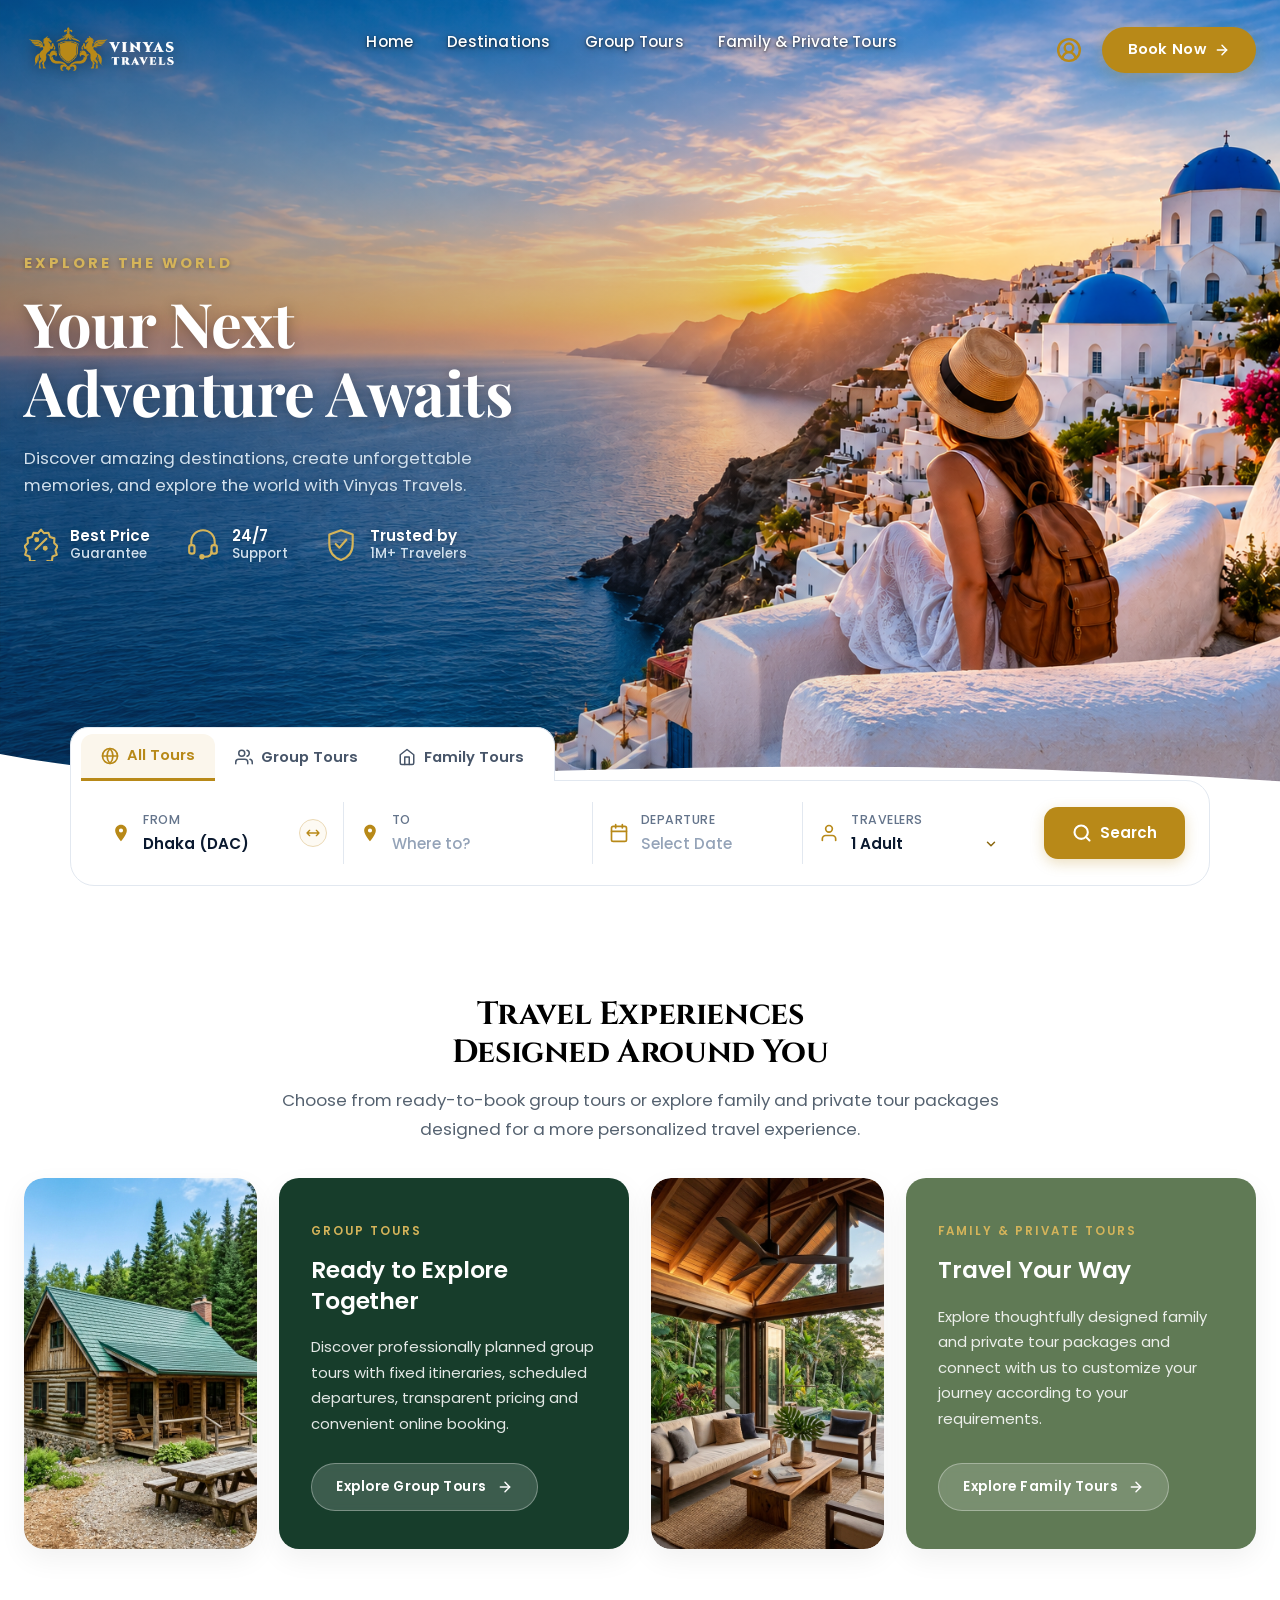
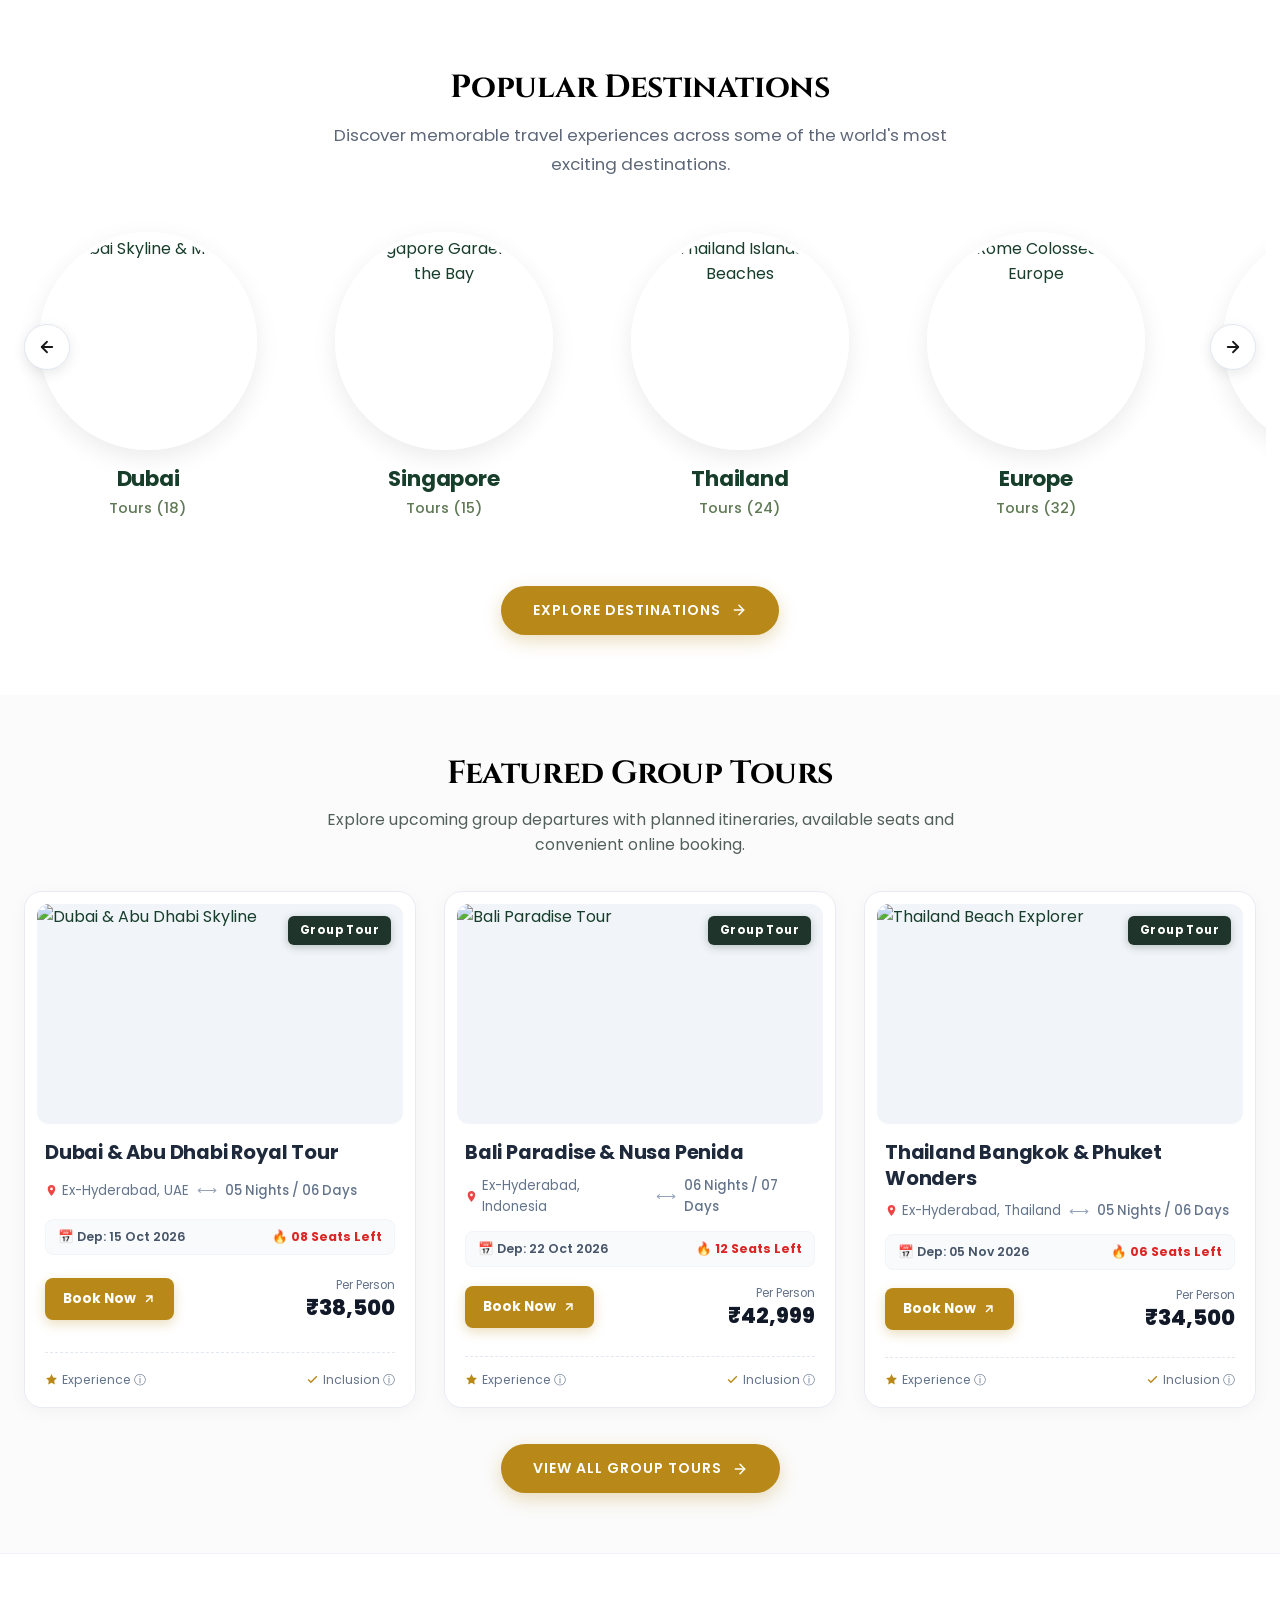
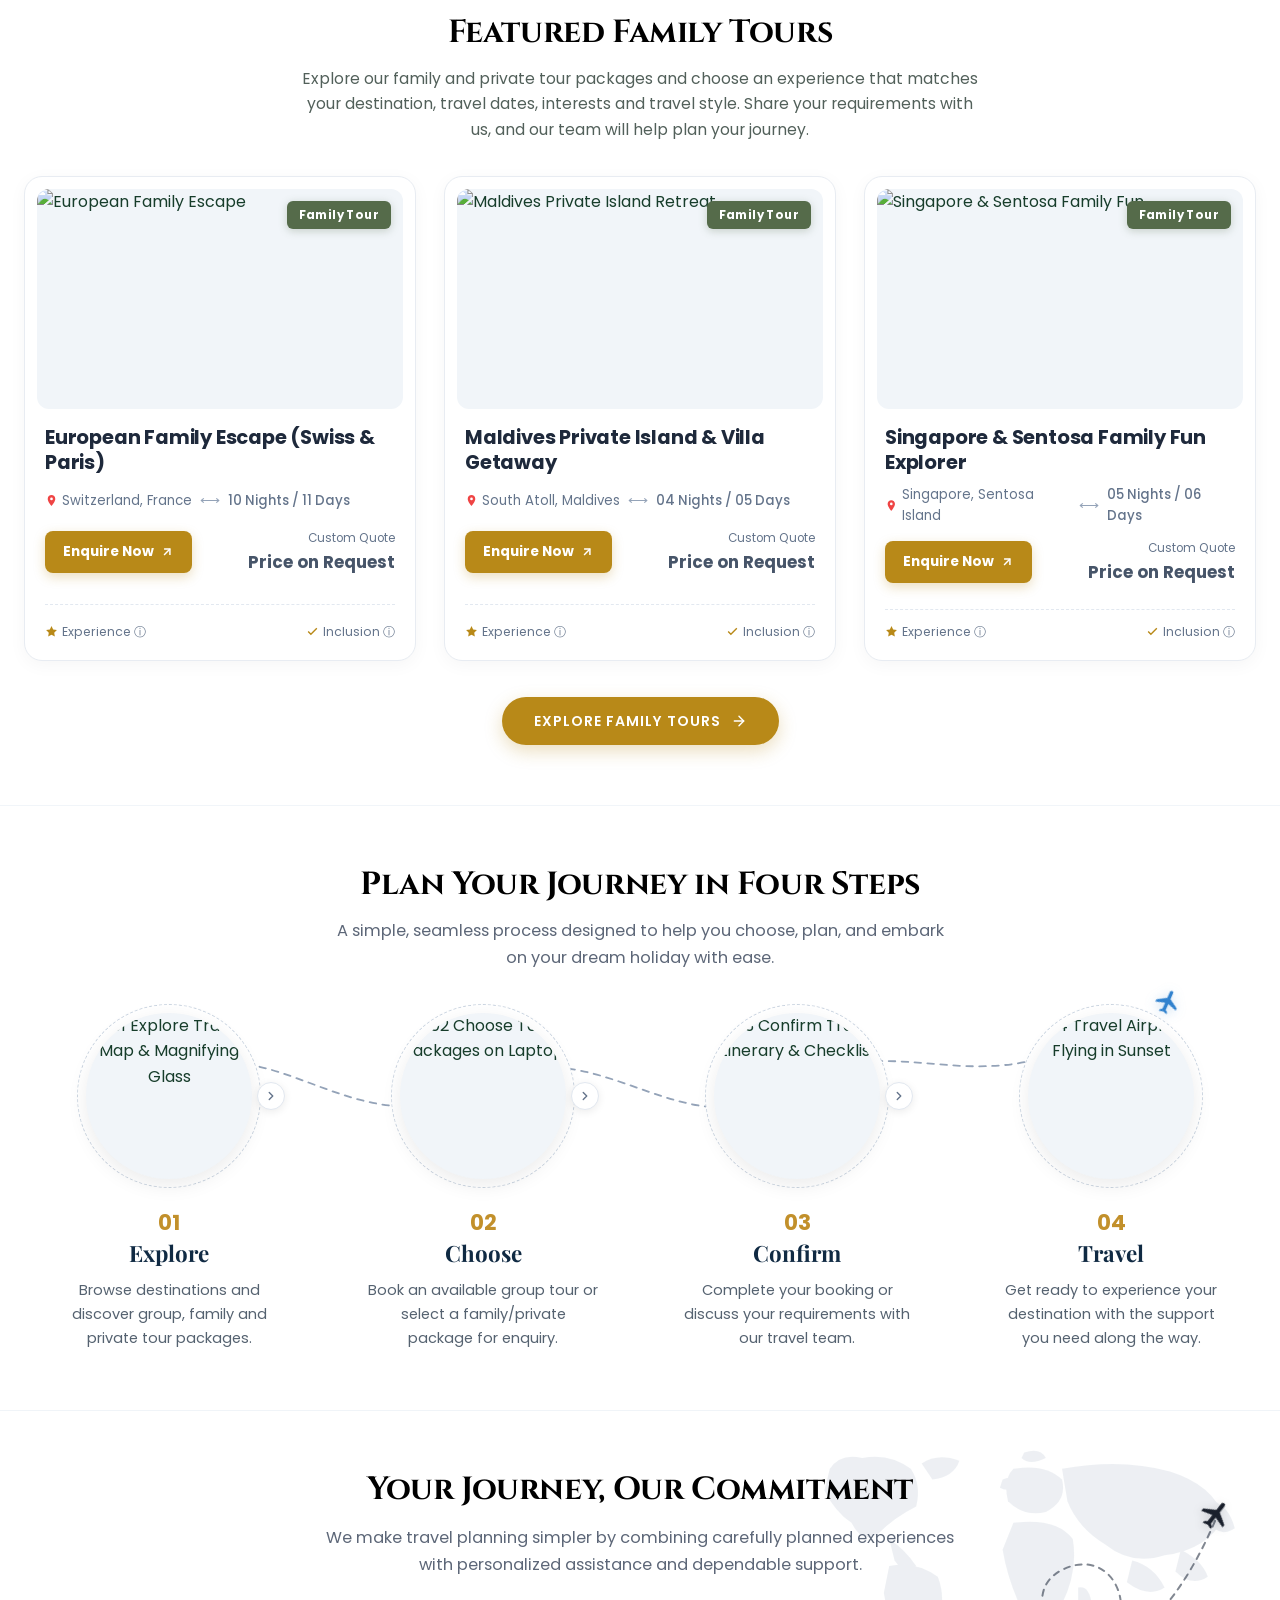
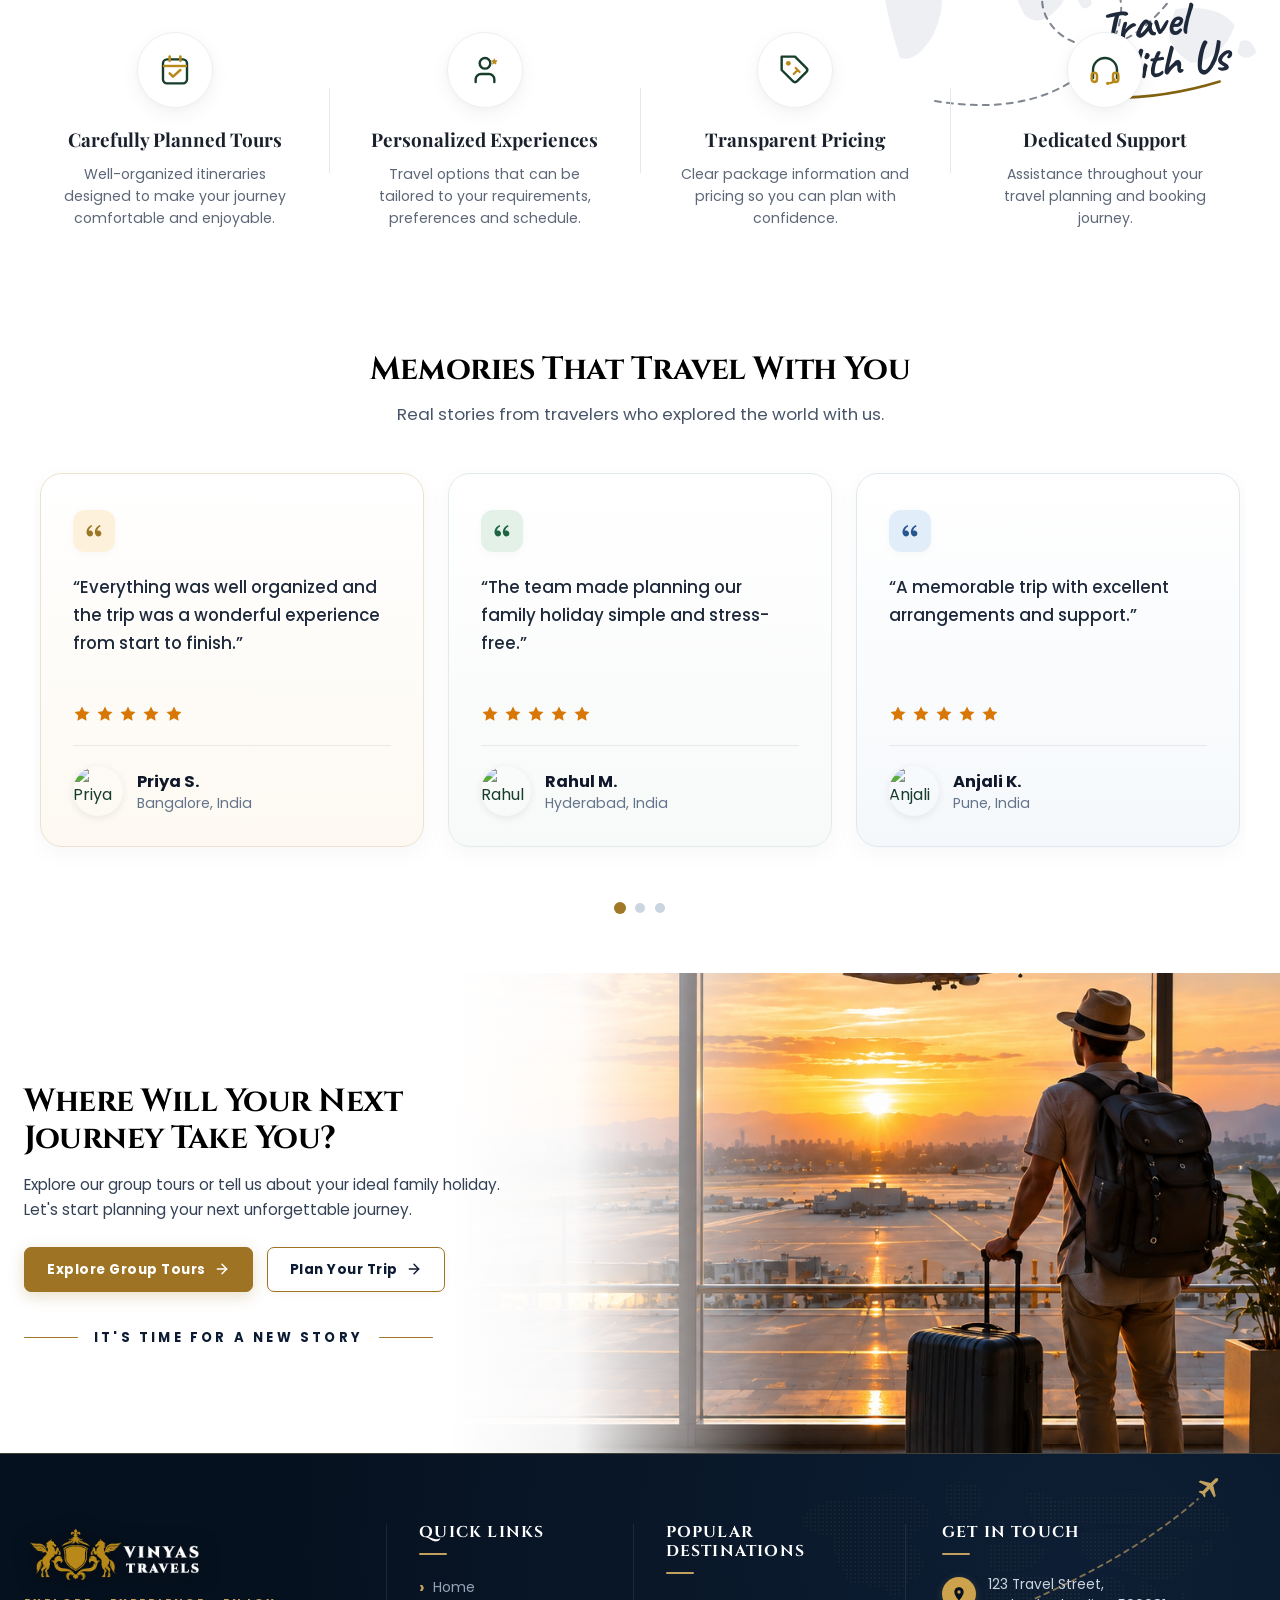
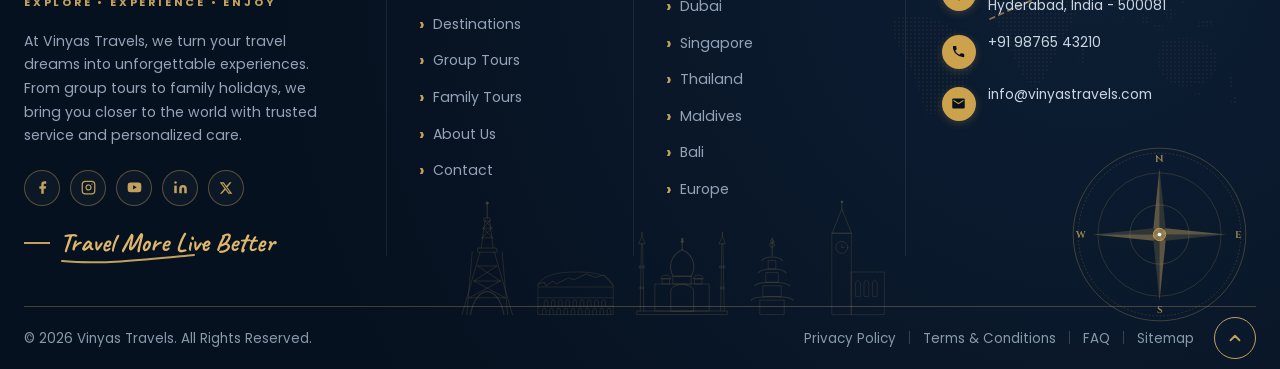
==== commit f2c7b865: "some font size change" ====
--- a/index.html
+++ b/index.html
@@ -21,7 +21,7 @@
   <link href="https://cdn.jsdelivr.net/npm/bootstrap@5.3.3/dist/css/bootstrap.min.css" rel="stylesheet">
 
   <!-- Master Stylesheet -->
-  <link rel="stylesheet" href="css/style.css?v=120">
+  <link rel="stylesheet" href="css/style.css?v=121">
 
   <!-- Favicon -->
   <link rel="icon" type="image/png" href="images/logo.png">
--- a/css/style.css
+++ b/css/style.css
@@ -1385,7 +1385,7 @@
 
 .section-title {
   font-family: 'Cinzel', 'Oswald', Georgia, serif;
-  font-size: clamp(2rem, 3.2vw, 2.7rem);
+  font-size: clamp(1.75rem, 2.5vw, 2.25rem);
   font-weight: 700;
   color: #000000;
   line-height: 1.2;
@@ -2371,7 +2371,7 @@
 
 .tours-section-title {
   font-family: 'Cinzel', 'Oswald', Georgia, serif;
-  font-size: clamp(2rem, 3.2vw, 2.7rem);
+  font-size: clamp(1.75rem, 2.5vw, 2.25rem);
   font-weight: 700;
   color: #000000;
   line-height: 1.18;
@@ -2612,7 +2612,7 @@
 
 .popular-dest-title {
   font-family: 'Cinzel', 'Oswald', Georgia, serif;
-  font-size: clamp(2rem, 3.2vw, 2.7rem);
+  font-size: clamp(1.75rem, 2.5vw, 2.25rem);
   font-weight: 700;
   color: #000000;
   line-height: 1.18;
@@ -3163,7 +3163,7 @@
 
 .how-main-title {
   font-family: 'Cinzel', 'Oswald', Georgia, serif;
-  font-size: clamp(2rem, 3.2vw, 2.7rem);
+  font-size: clamp(1.75rem, 2.5vw, 2.25rem);
   font-weight: 700;
   color: #000000;
   line-height: 1.2;
@@ -3469,7 +3469,7 @@
 
 .commitment-title {
   font-family: 'Cinzel', 'Oswald', Georgia, serif;
-  font-size: clamp(2rem, 3.2vw, 2.7rem);
+  font-size: clamp(1.75rem, 2.5vw, 2.25rem);
   font-weight: 700;
   color: #000000;
   line-height: 1.2;
@@ -3645,7 +3645,7 @@
   }
 
   .commitment-title {
-    font-size: 1.95rem;
+    font-size: 1.7rem;
   }
 }
 
@@ -3696,7 +3696,7 @@
 
 .testi-main-title {
   font-family: 'Cinzel', 'Oswald', Georgia, serif;
-  font-size: clamp(2rem, 3.2vw, 2.7rem);
+  font-size: clamp(1.75rem, 2.5vw, 2.25rem);
   font-weight: 700;
   color: #000000;
   line-height: 1.22;
@@ -3939,7 +3939,7 @@
   }
 
   .testi-main-title {
-    font-size: 1.95rem;
+    font-size: 1.7rem;
   }
 }
 
@@ -4802,7 +4802,7 @@
 
 .final-cta-headline {
   font-family: 'Cinzel', 'Oswald', Georgia, serif;
-  font-size: clamp(2rem, 3.2vw, 2.7rem);
+  font-size: clamp(1.75rem, 2.5vw, 2.25rem);
   font-weight: 700;
   line-height: 1.15;
   letter-spacing: -0.5px;
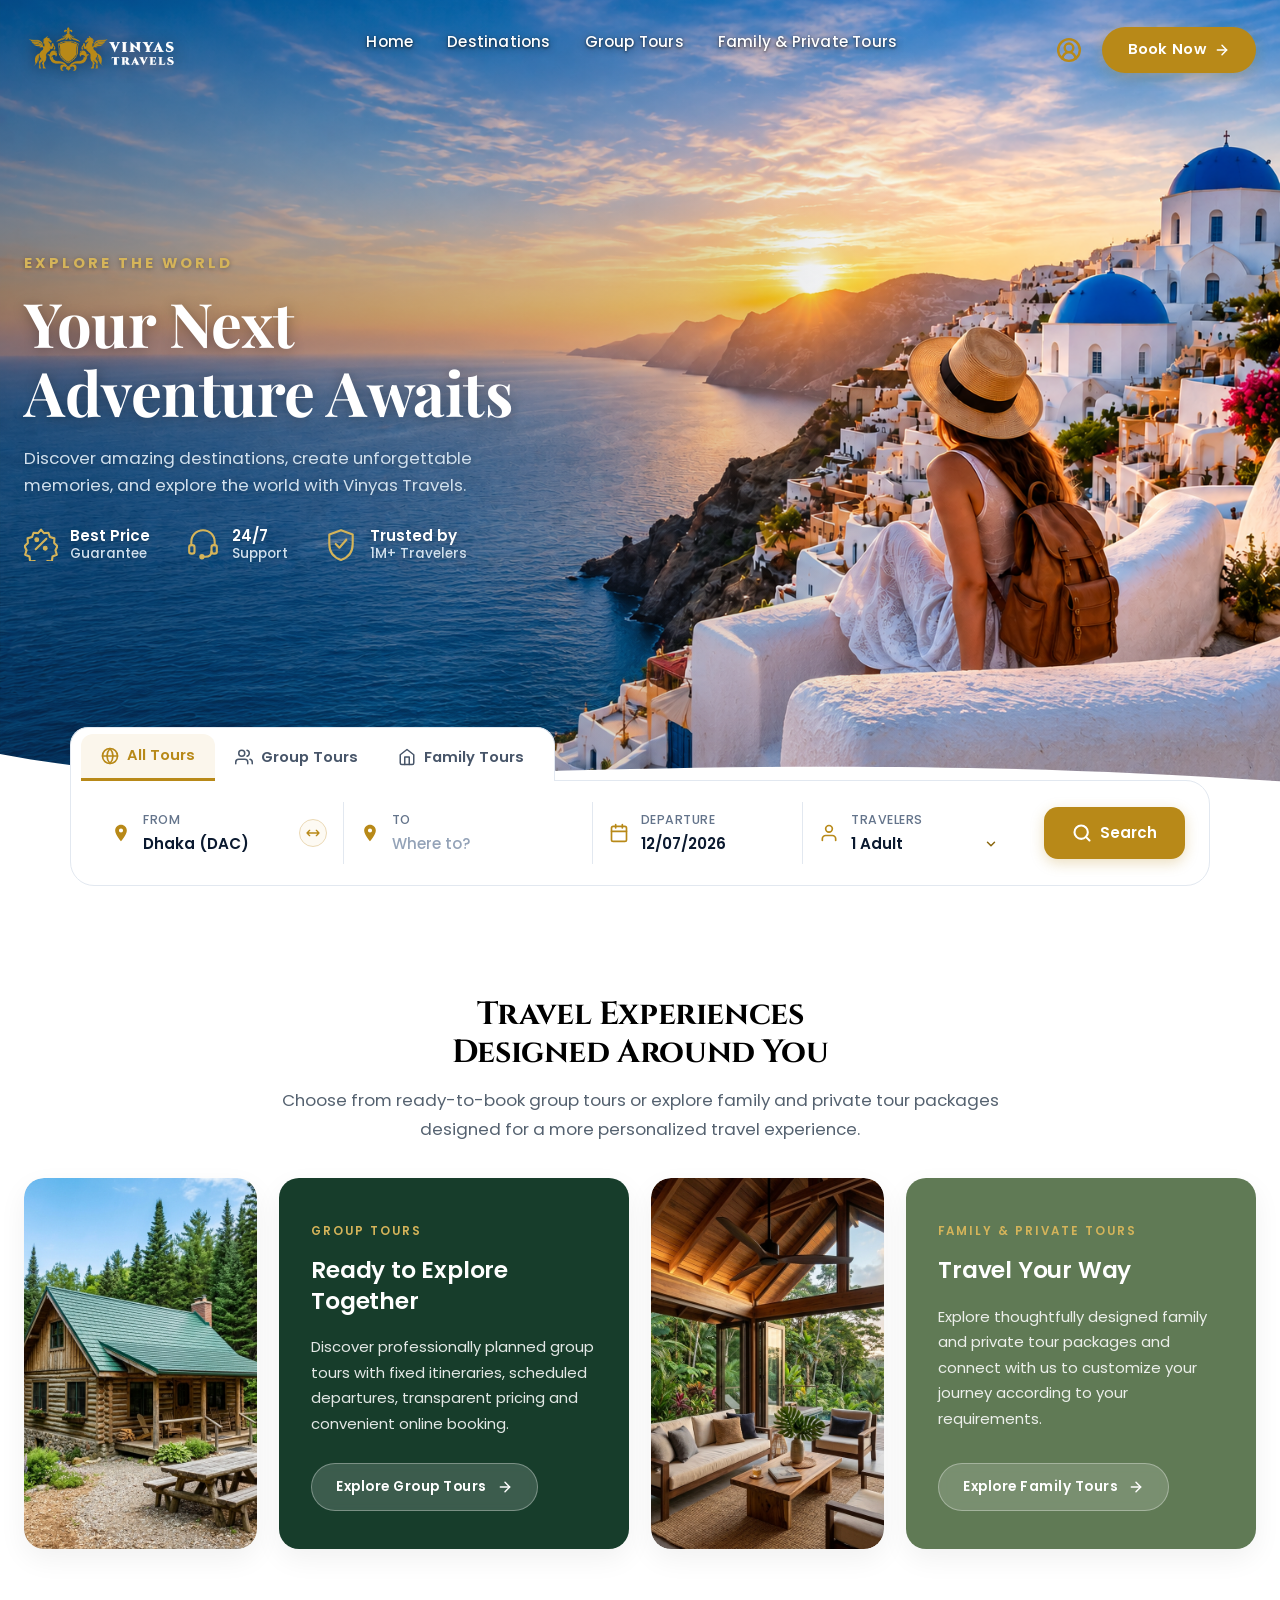
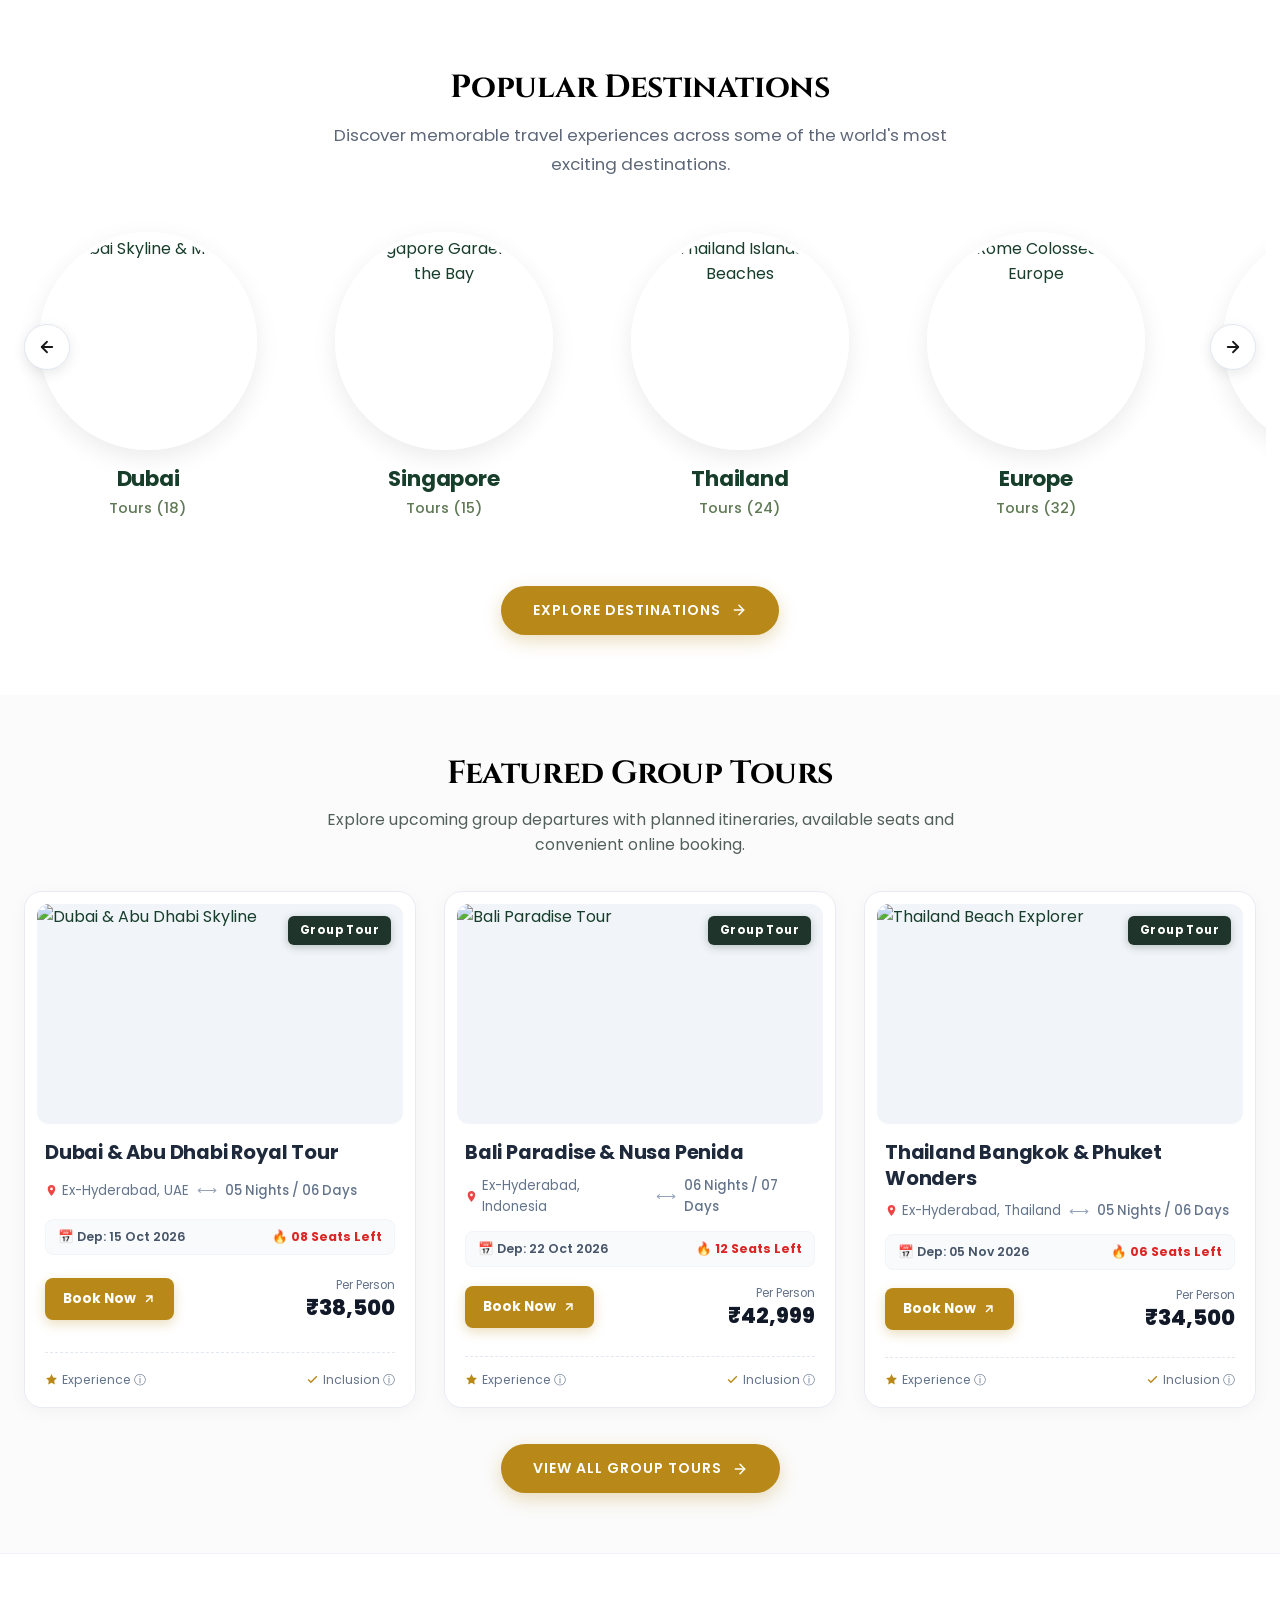
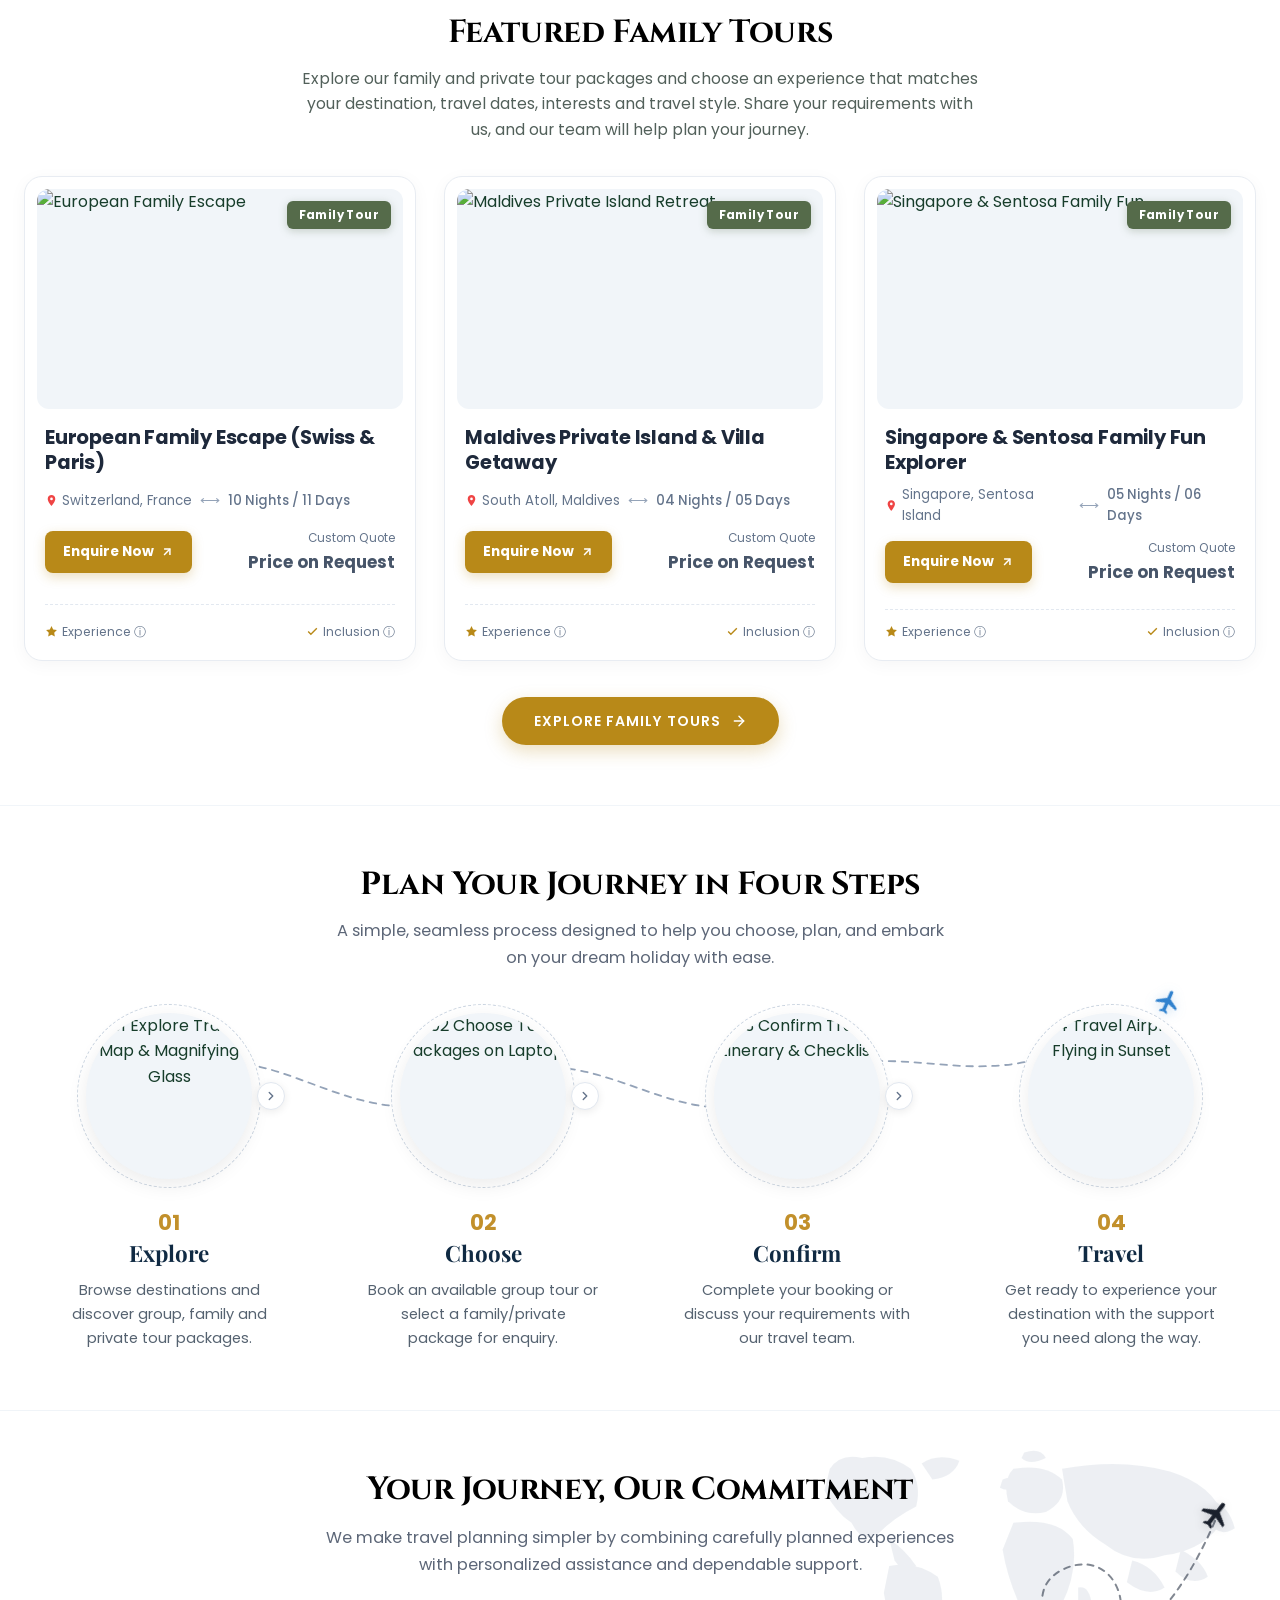
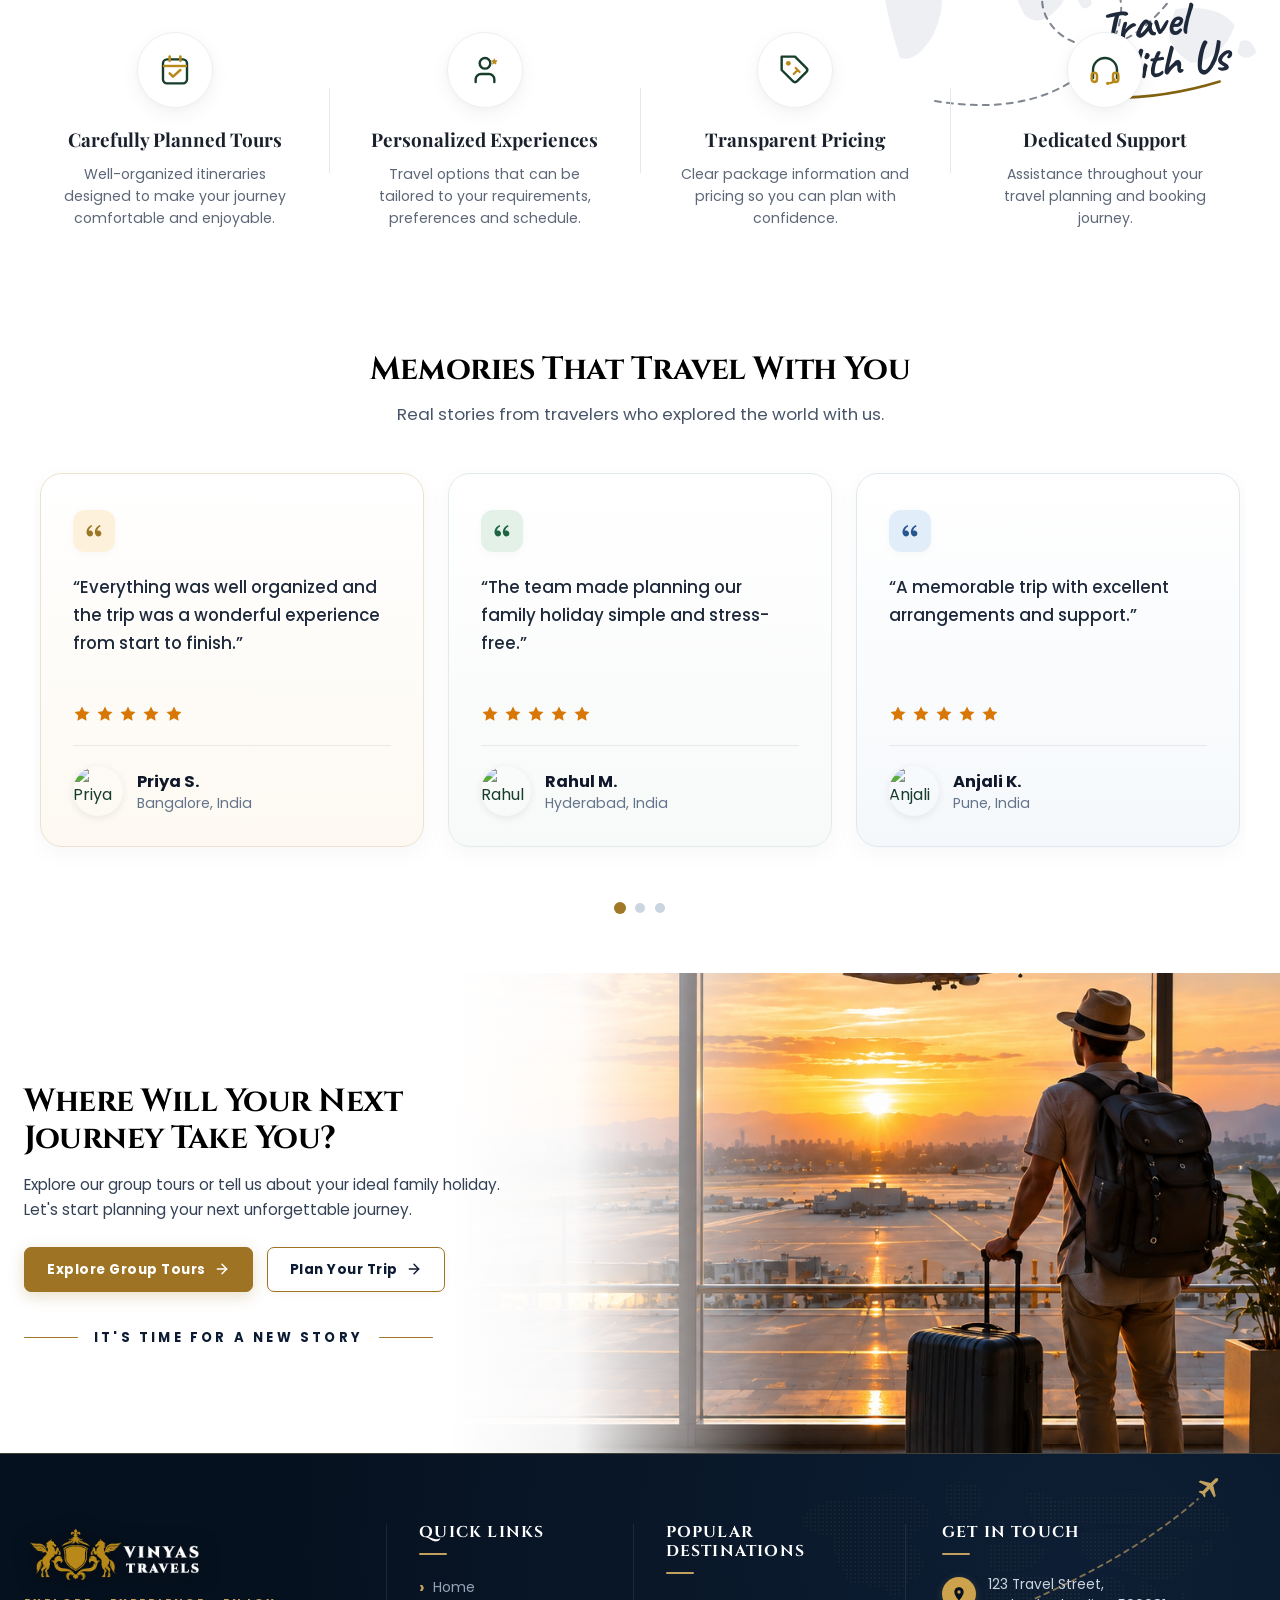
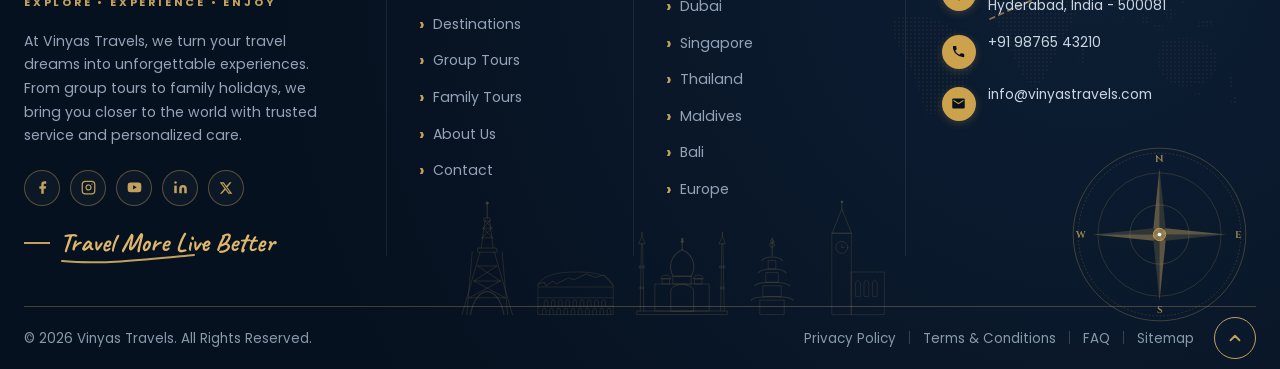
==== commit e07e4f5a: "some change seach bautton" ====
--- a/index.html
+++ b/index.html
@@ -21,7 +21,7 @@
   <link href="https://cdn.jsdelivr.net/npm/bootstrap@5.3.3/dist/css/bootstrap.min.css" rel="stylesheet">
 
   <!-- Master Stylesheet -->
-  <link rel="stylesheet" href="css/style.css?v=121">
+  <link rel="stylesheet" href="css/style.css?v=123">
 
   <!-- Favicon -->
   <link rel="icon" type="image/png" href="images/logo.png">
@@ -393,7 +393,7 @@
             </div>
 
             <!-- Col 3: Departure -->
-            <div class="search-field-col search-col-date">
+            <div class="search-field-col search-col-date" id="heroDateCol">
               <div class="search-field-icon">
                 <svg viewBox="0 0 24 24" width="20" height="20" fill="none" stroke="currentColor" stroke-width="2"
                   stroke-linecap="round" stroke-linejoin="round">
@@ -405,8 +405,7 @@
               </div>
               <div class="search-field-body">
                 <label for="heroDate" class="search-field-label">Departure</label>
-                <input type="text" class="search-field-input" id="heroDate" placeholder="Select Date"
-                  onfocus="(this.type='date')" onblur="if(!this.value)this.type='text'">
+                <input type="date" class="search-field-input hero-date-picker-input" id="heroDate" required>
               </div>
             </div>
 
@@ -2232,7 +2231,7 @@
   <script src="https://cdn.jsdelivr.net/npm/bootstrap@5.3.3/dist/js/bootstrap.bundle.min.js"></script>
 
   <!-- JavaScript -->
-  <script src="js/main.js?v=15"></script>
+  <script src="js/main.js?v=16"></script>
 </body>
 
 </html>
--- a/css/style.css
+++ b/css/style.css
@@ -1012,6 +1012,25 @@
   font-weight: 500;
 }
 
+.search-col-date {
+  cursor: pointer;
+}
+
+.hero-date-picker-input {
+  cursor: pointer;
+}
+
+.hero-date-picker-input::-webkit-calendar-picker-indicator {
+  display: none !important;
+  -webkit-appearance: none !important;
+}
+
+.hero-date-picker-input::-webkit-inner-spin-button,
+.hero-date-picker-input::-webkit-clear-button {
+  display: none !important;
+  -webkit-appearance: none !important;
+}
+
 .travelers-select-wrap {
   position: relative;
   display: flex;
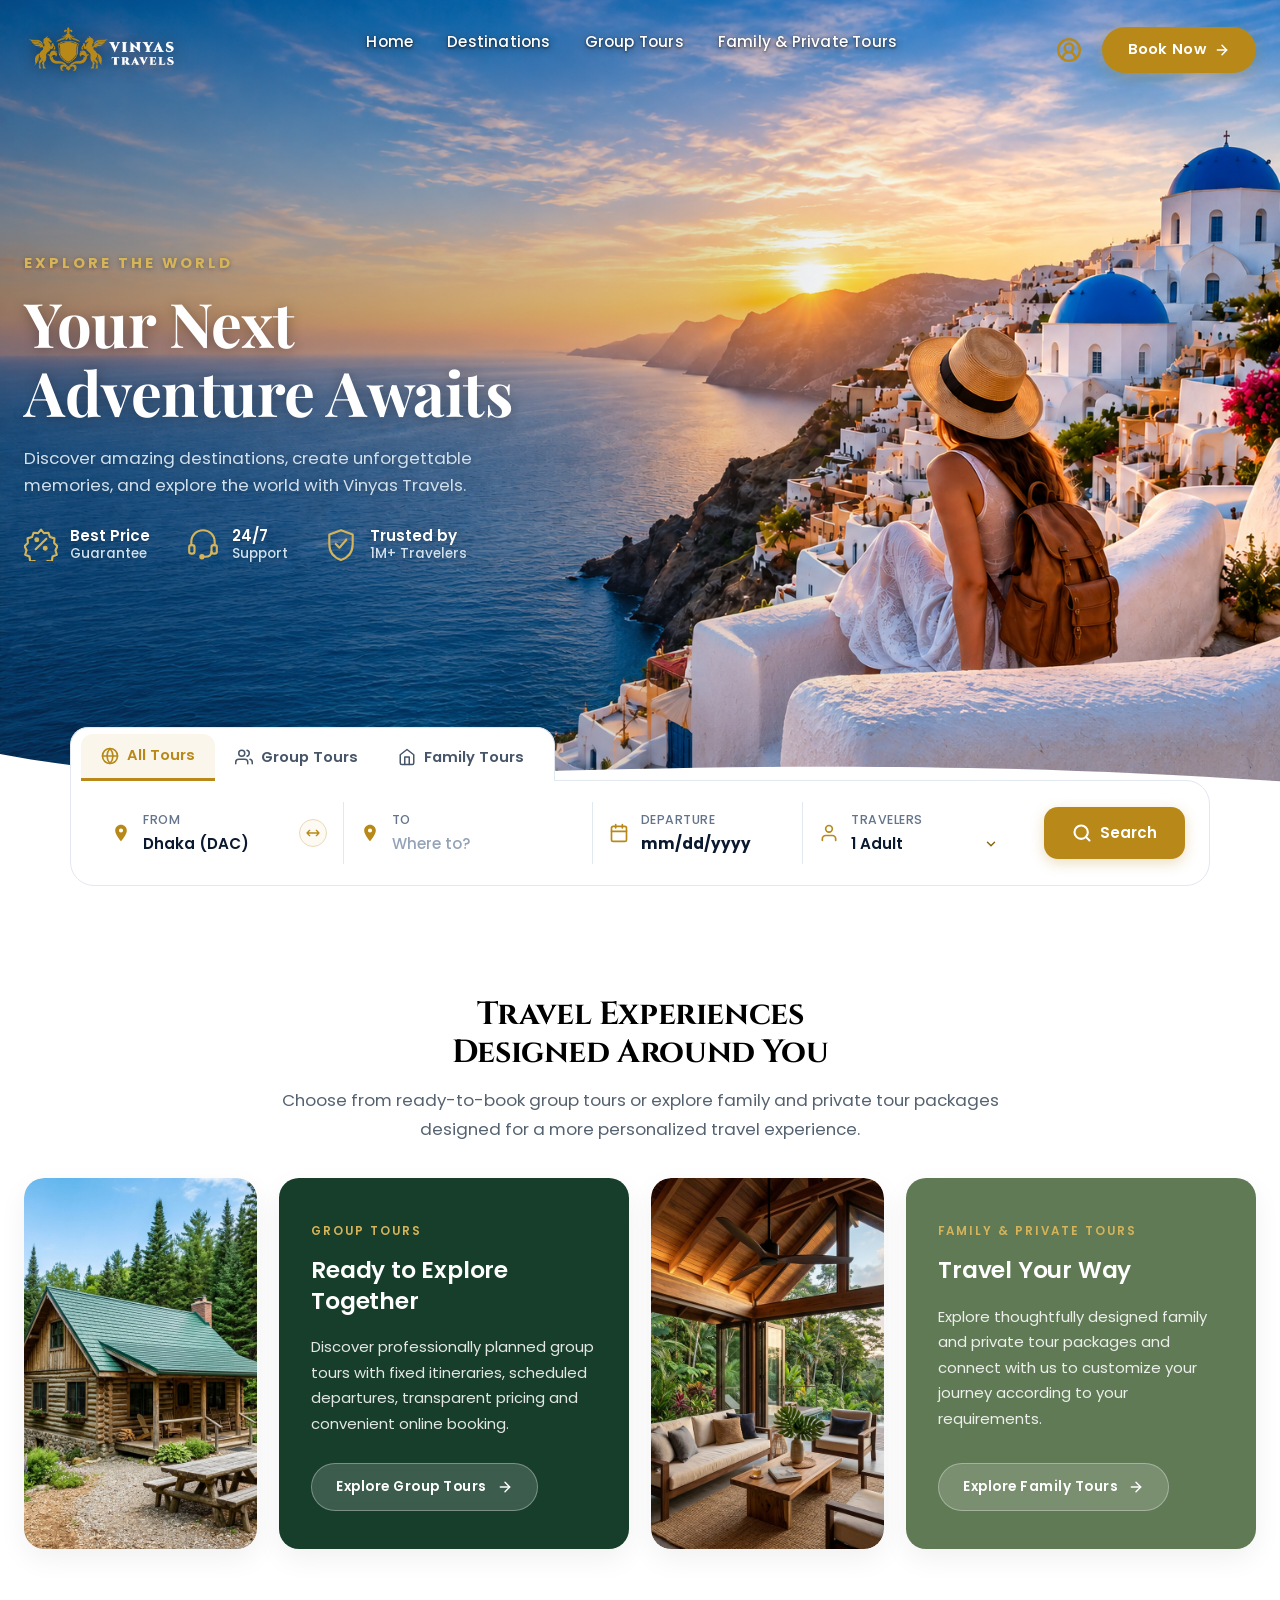
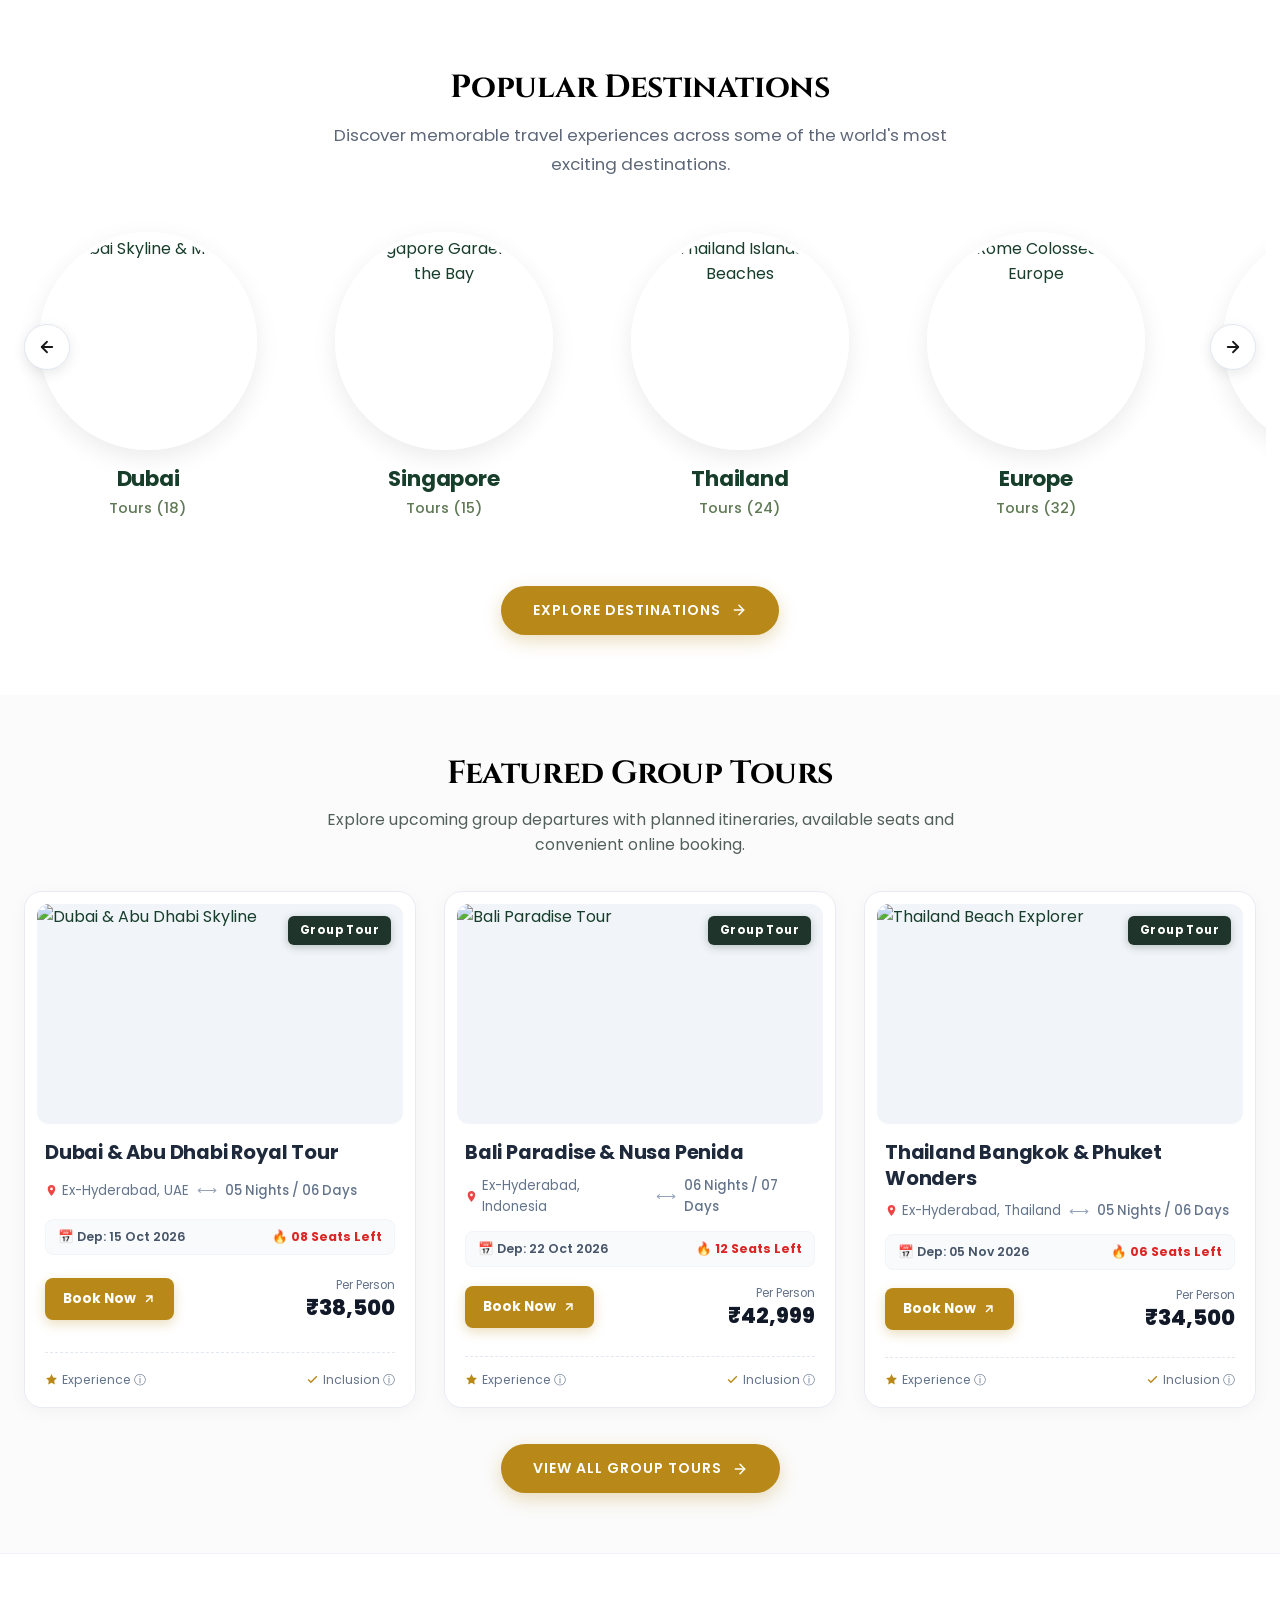
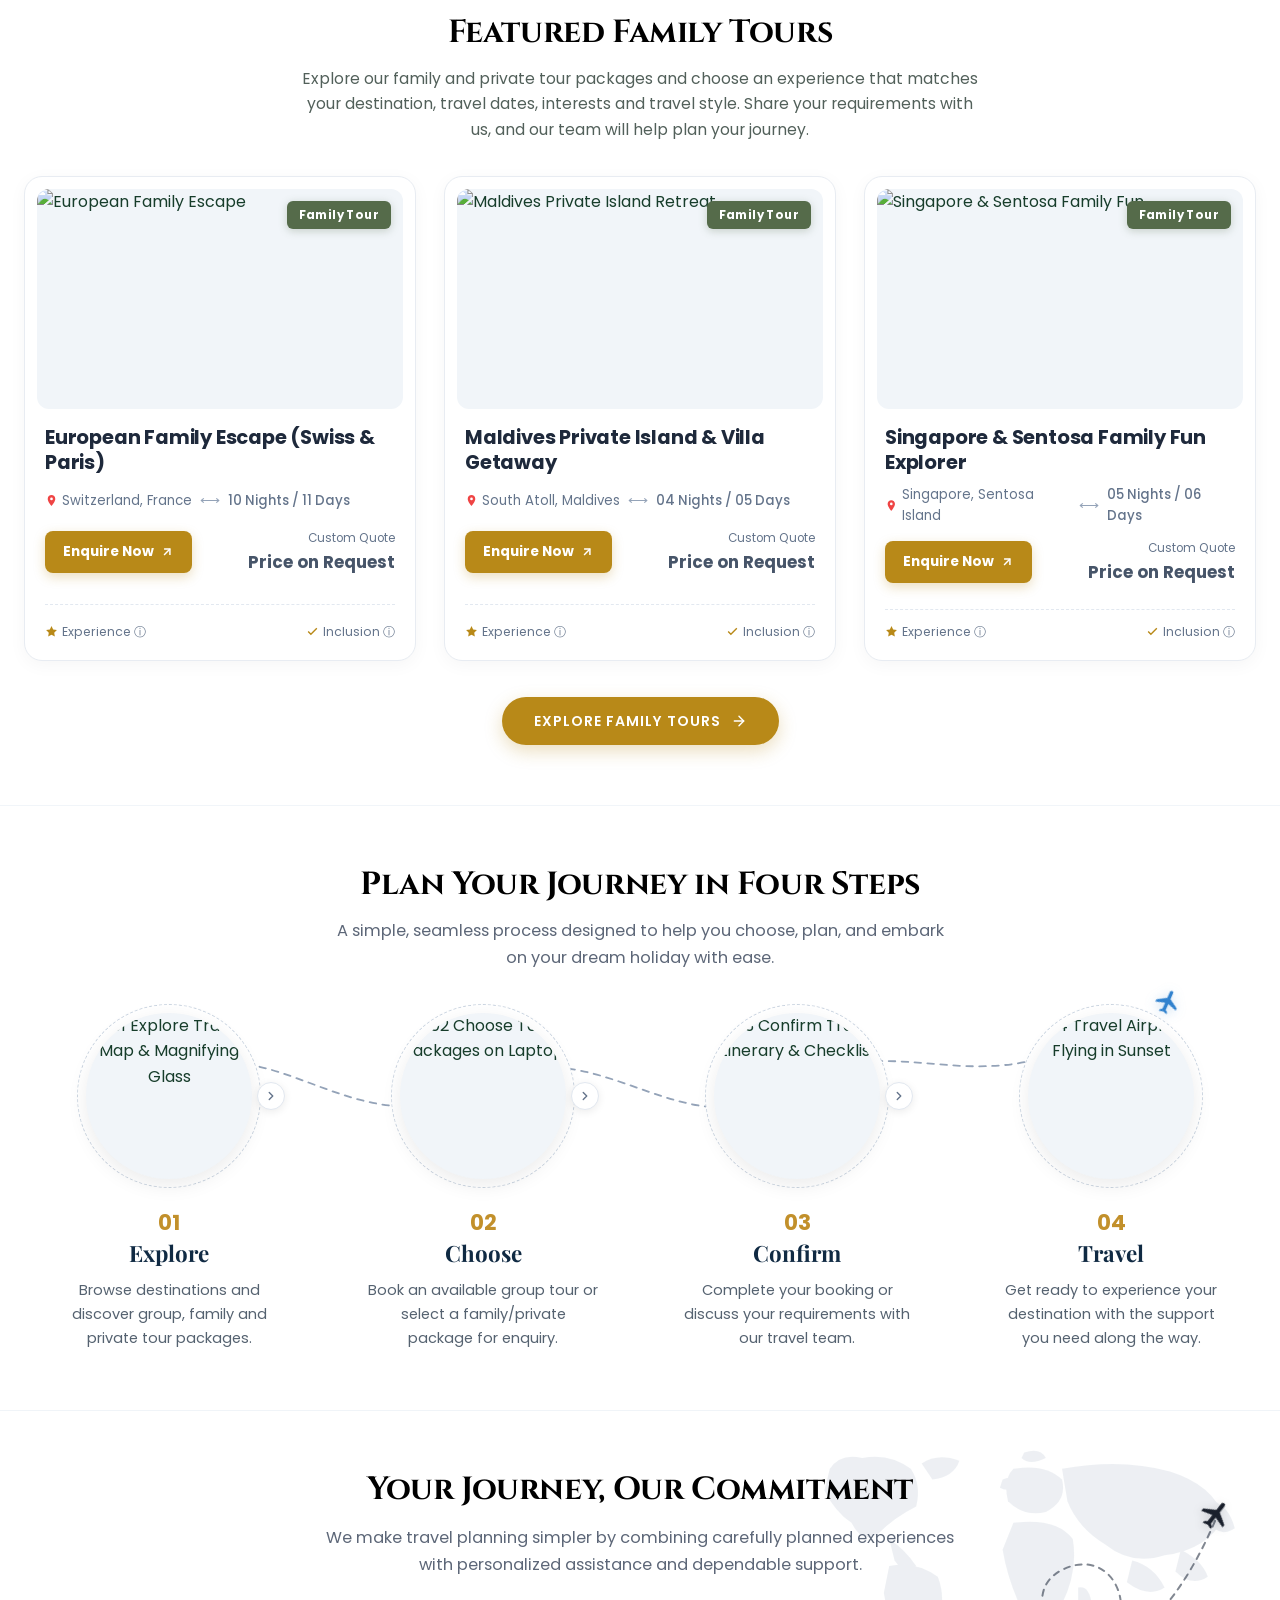
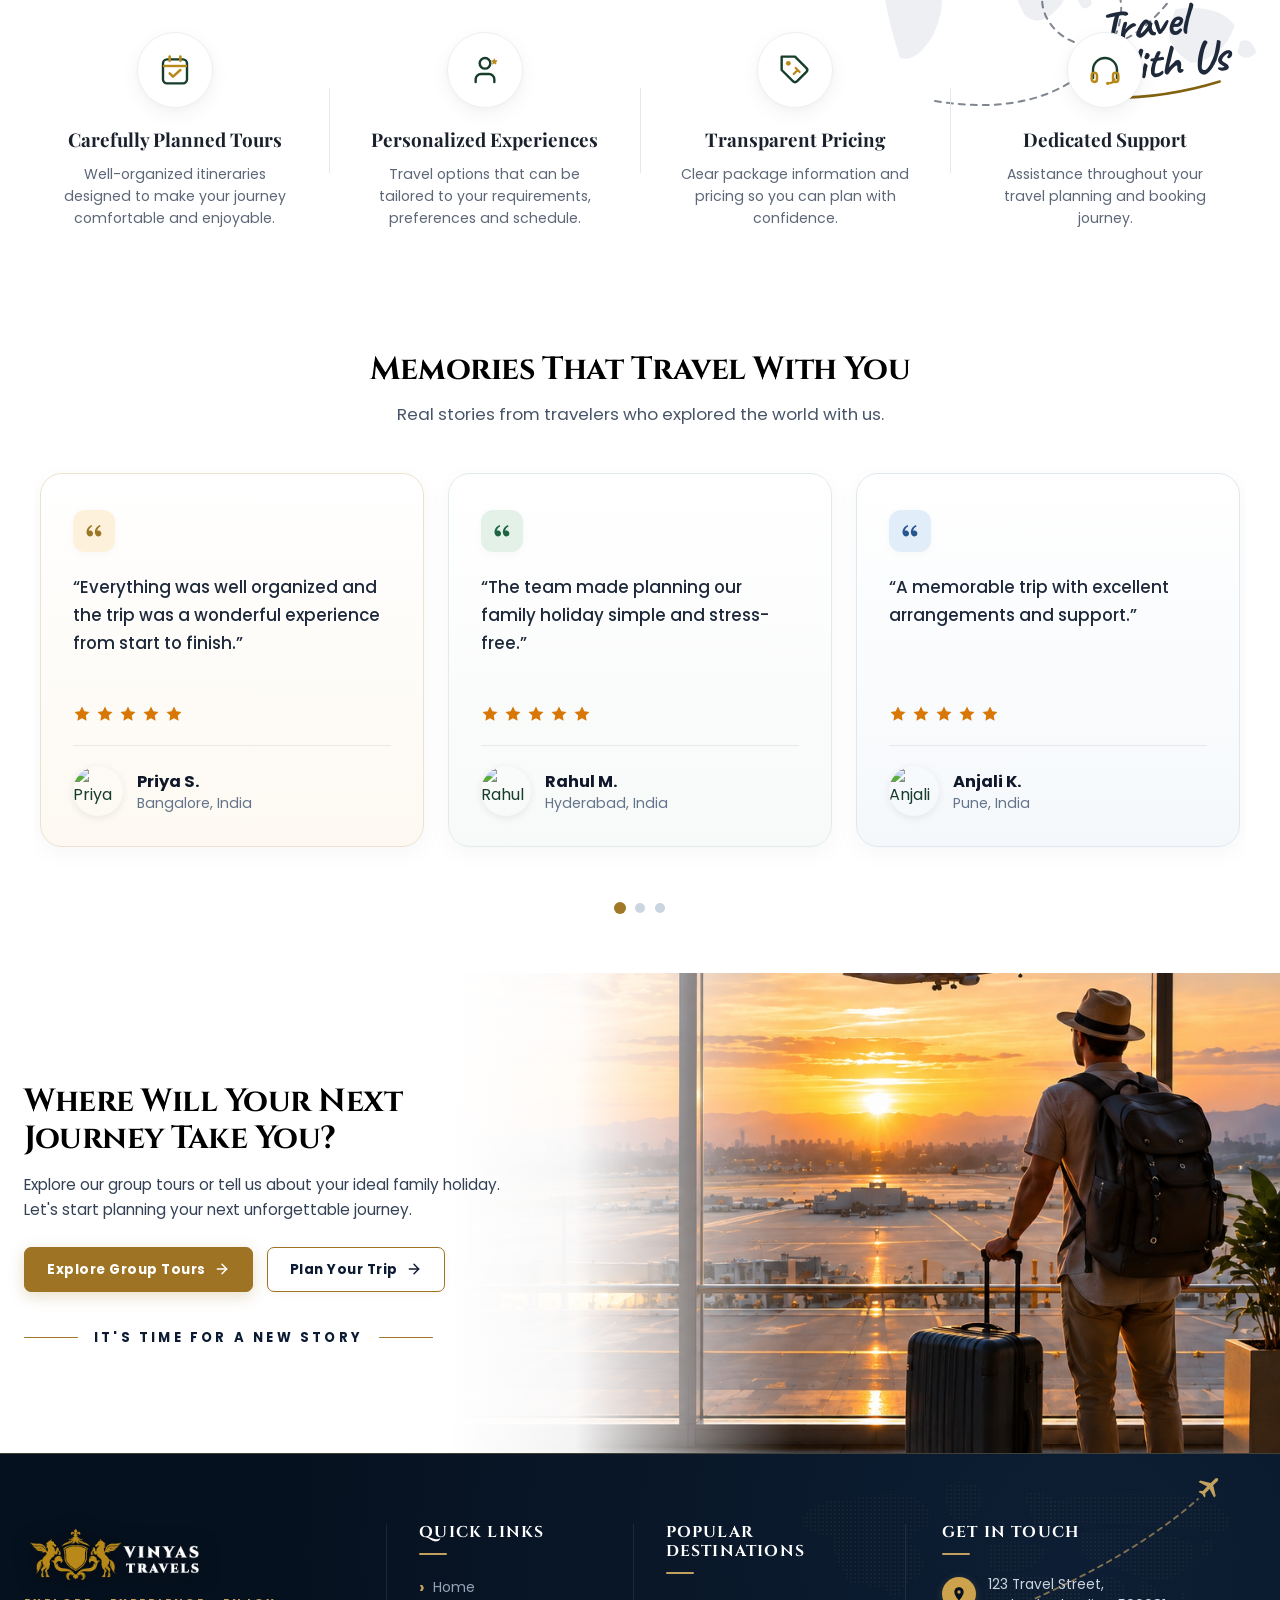
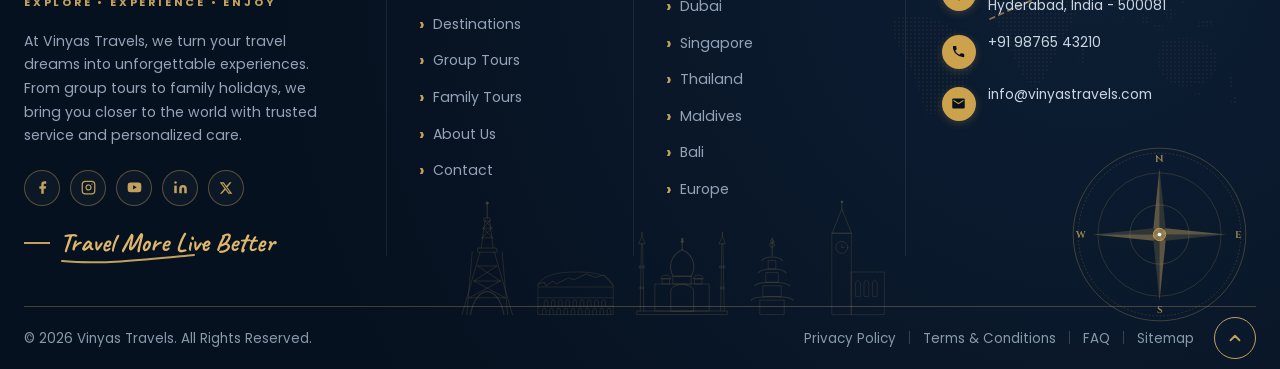
==== commit e4b4007d: "some date change" ====
--- a/index.html
+++ b/index.html
@@ -21,7 +21,7 @@
   <link href="https://cdn.jsdelivr.net/npm/bootstrap@5.3.3/dist/css/bootstrap.min.css" rel="stylesheet">
 
   <!-- Master Stylesheet -->
-  <link rel="stylesheet" href="css/style.css?v=123">
+  <link rel="stylesheet" href="css/style.css?v=127">
 
   <!-- Favicon -->
   <link rel="icon" type="image/png" href="images/logo.png">
@@ -2231,7 +2231,7 @@
   <script src="https://cdn.jsdelivr.net/npm/bootstrap@5.3.3/dist/js/bootstrap.bundle.min.js"></script>
 
   <!-- JavaScript -->
-  <script src="js/main.js?v=16"></script>
+  <script src="js/main.js?v=18"></script>
 </body>
 
 </html>
--- a/css/style.css
+++ b/css/style.css
@@ -1017,12 +1017,35 @@
 }
 
 .hero-date-picker-input {
+  position: relative;
   cursor: pointer;
+  width: 100%;
+  font-family: var(--font-main);
+  font-size: 0.95rem;
+  font-weight: 700;
+  color: #0a192f;
+}
+
+.hero-date-picker-input::-webkit-datetime-edit,
+.hero-date-picker-input::-webkit-datetime-edit-fields-wrapper,
+.hero-date-picker-input::-webkit-datetime-edit-text,
+.hero-date-picker-input::-webkit-datetime-edit-month-field,
+.hero-date-picker-input::-webkit-datetime-edit-day-field,
+.hero-date-picker-input::-webkit-datetime-edit-year-field {
+  color: #0a192f;
+  font-weight: 700;
 }
 
 .hero-date-picker-input::-webkit-calendar-picker-indicator {
-  display: none !important;
-  -webkit-appearance: none !important;
+  position: absolute;
+  top: 0;
+  left: 0;
+  width: 100%;
+  height: 100%;
+  margin: 0;
+  padding: 0;
+  opacity: 0 !important;
+  cursor: pointer !important;
 }
 
 .hero-date-picker-input::-webkit-inner-spin-button,
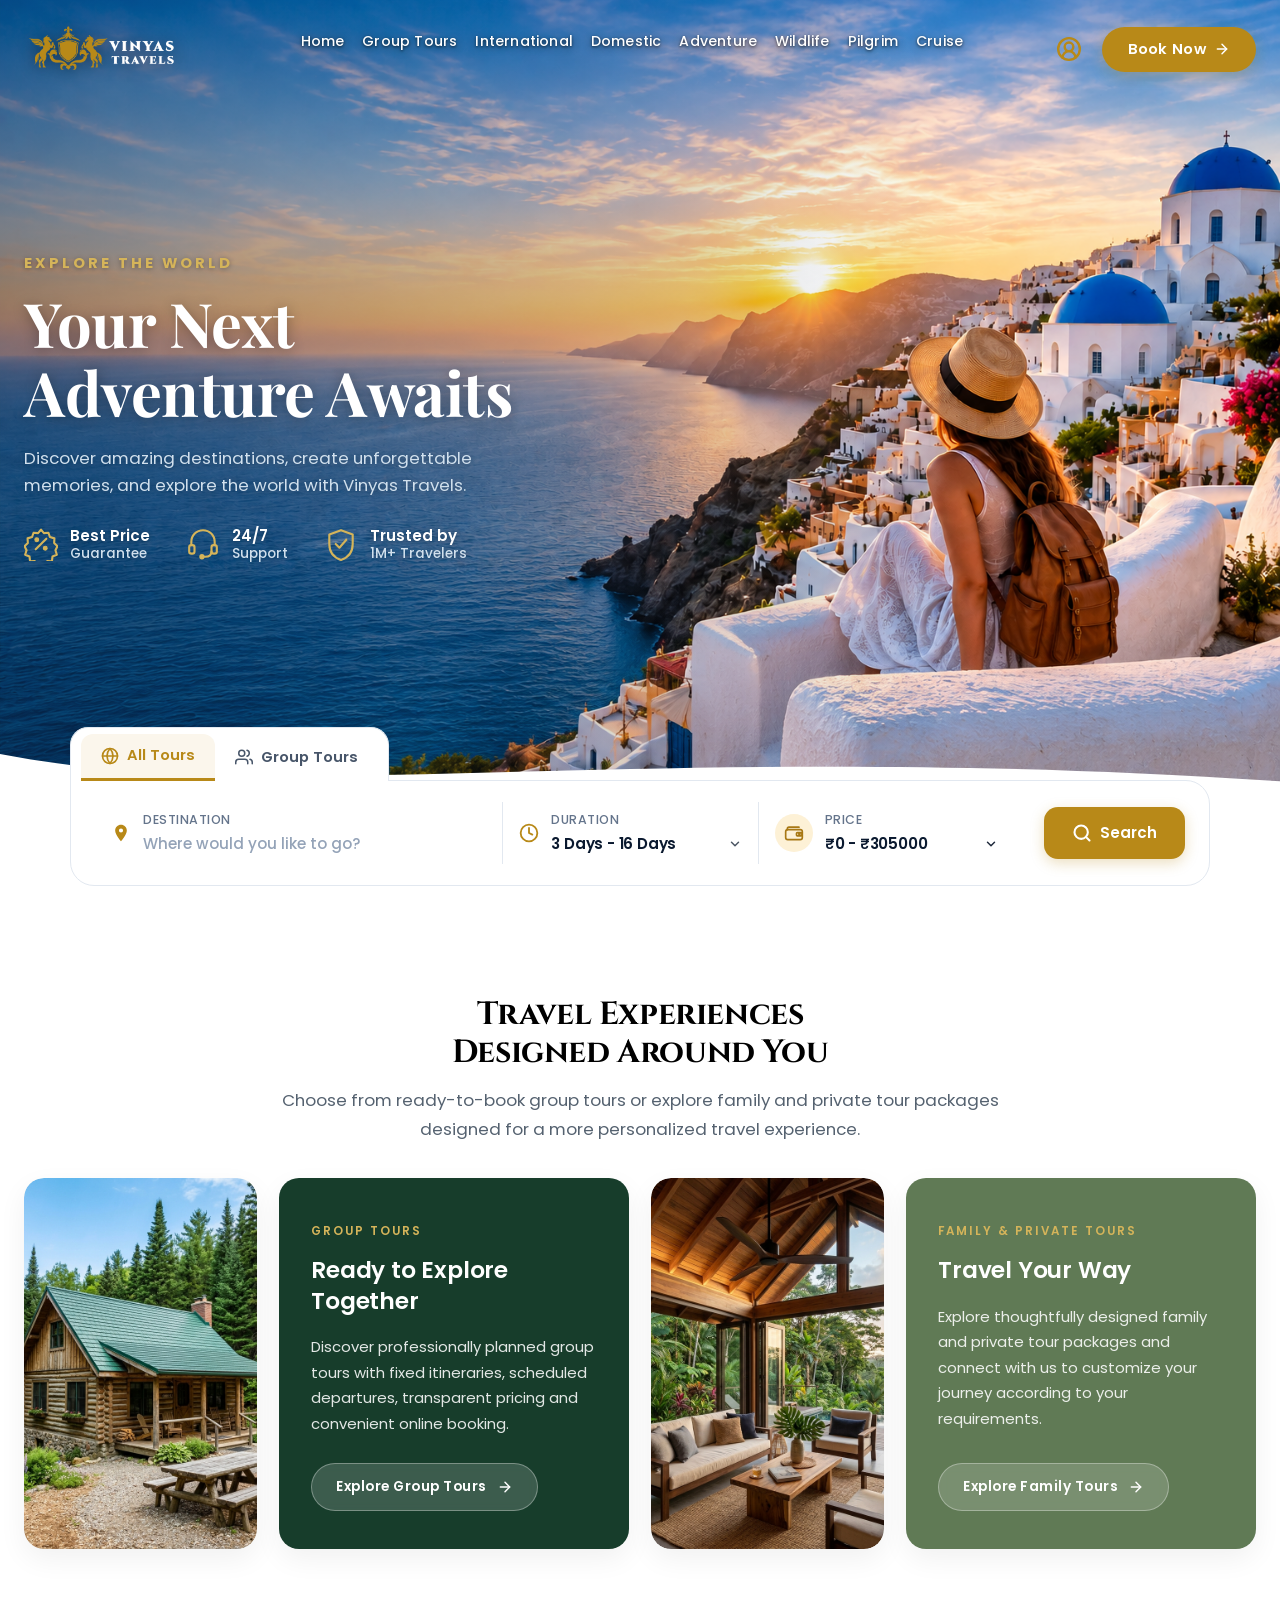
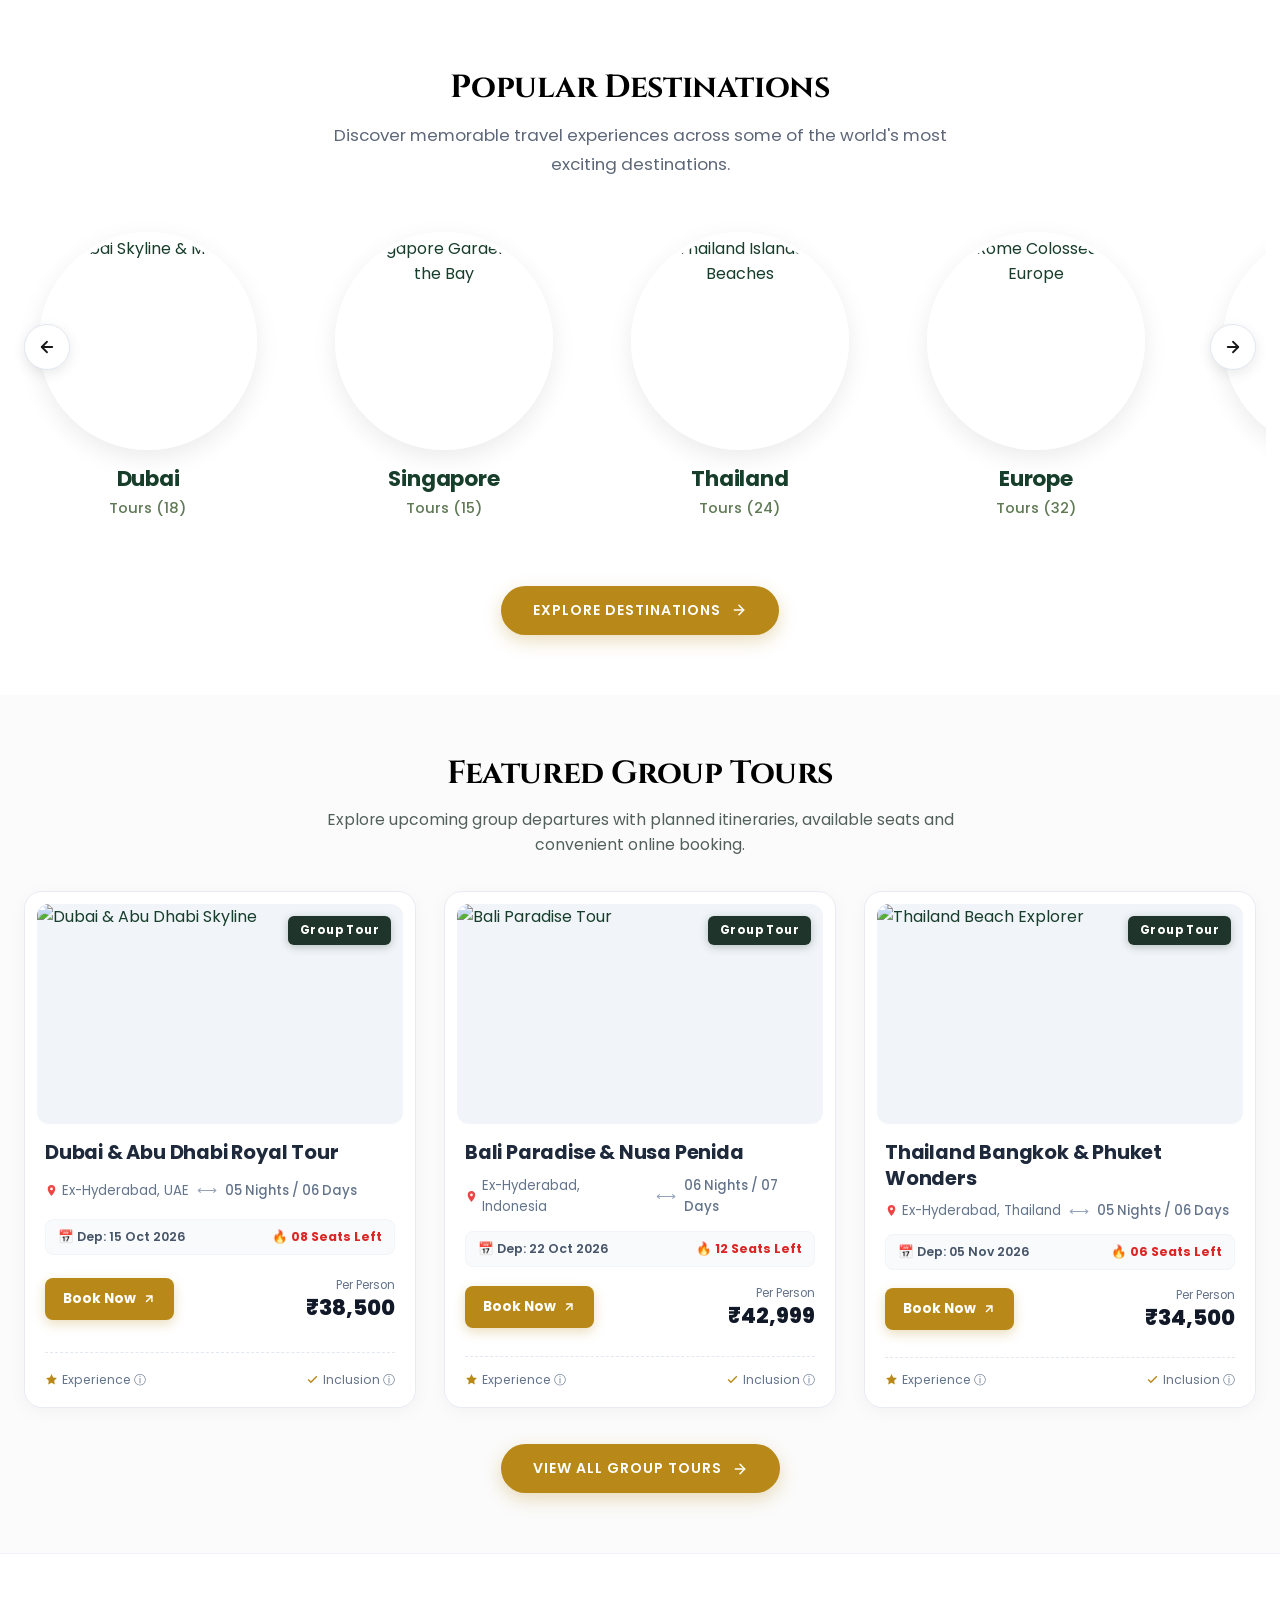
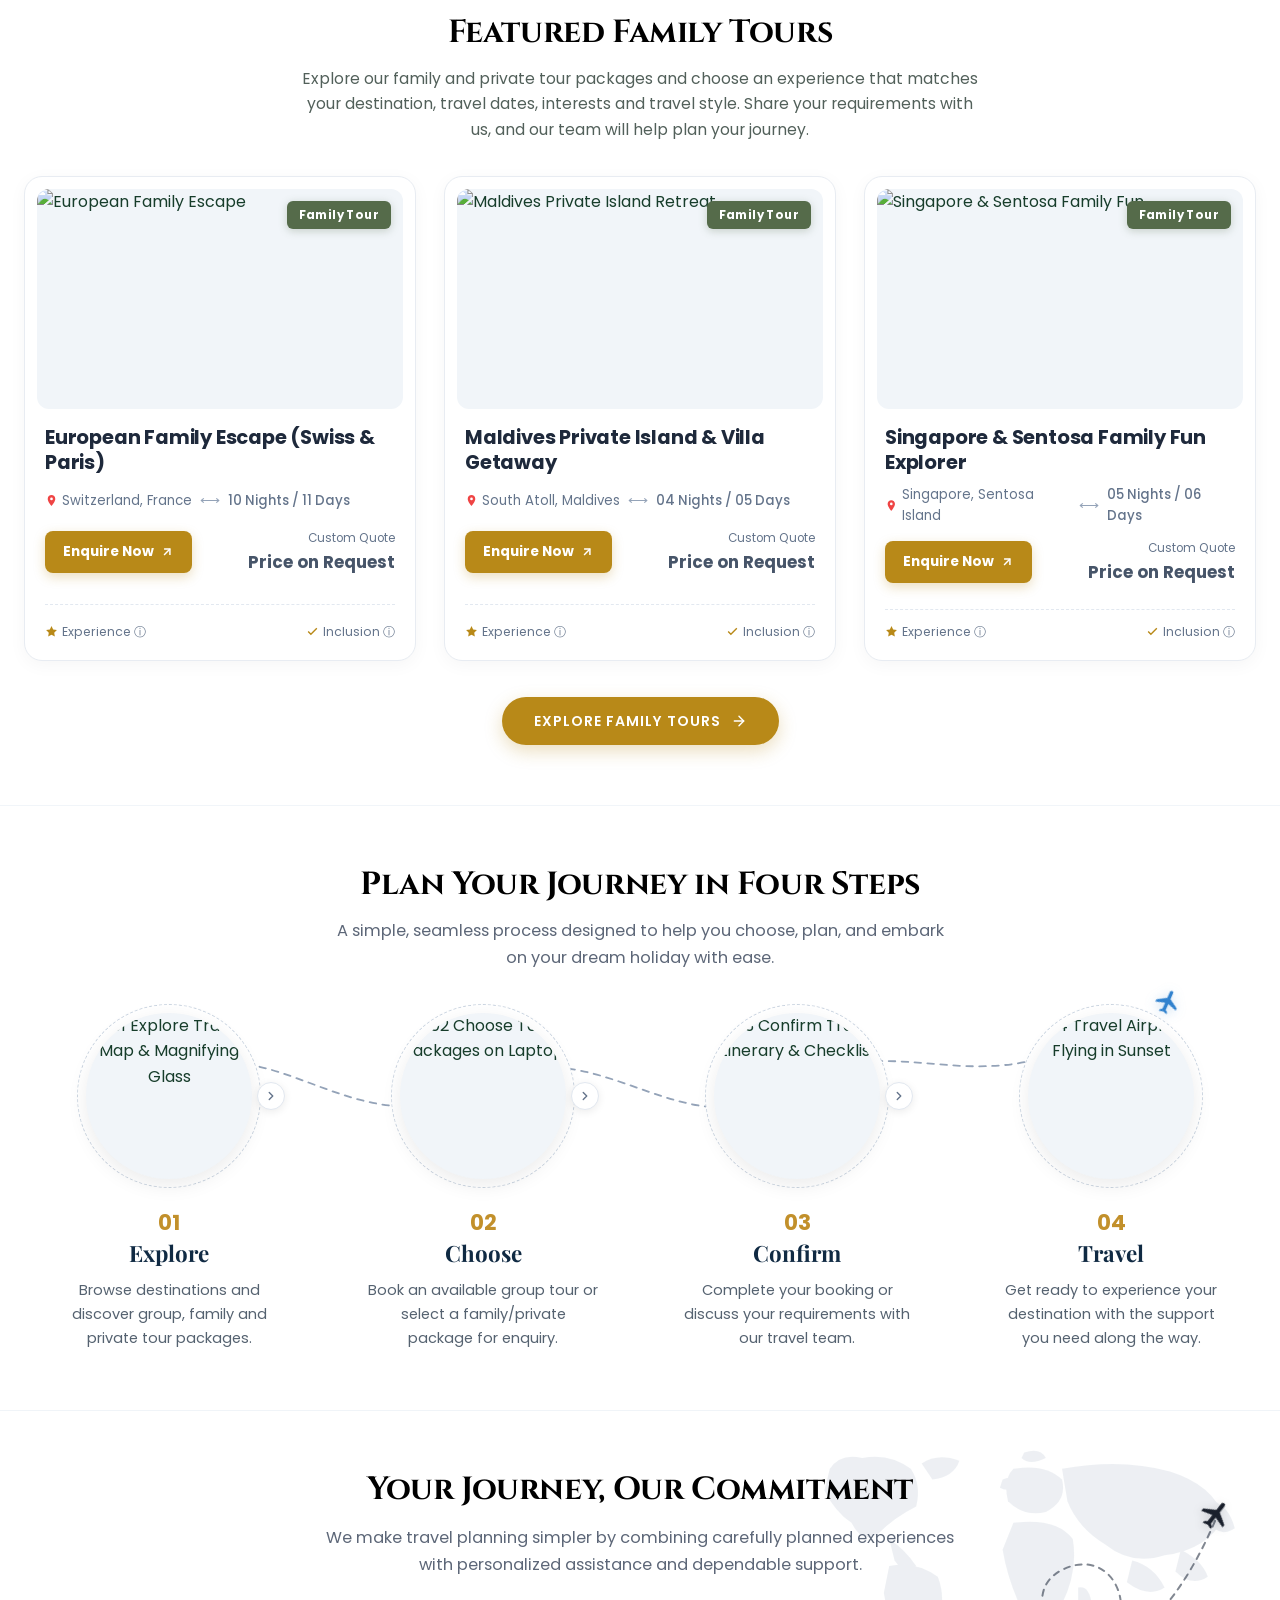
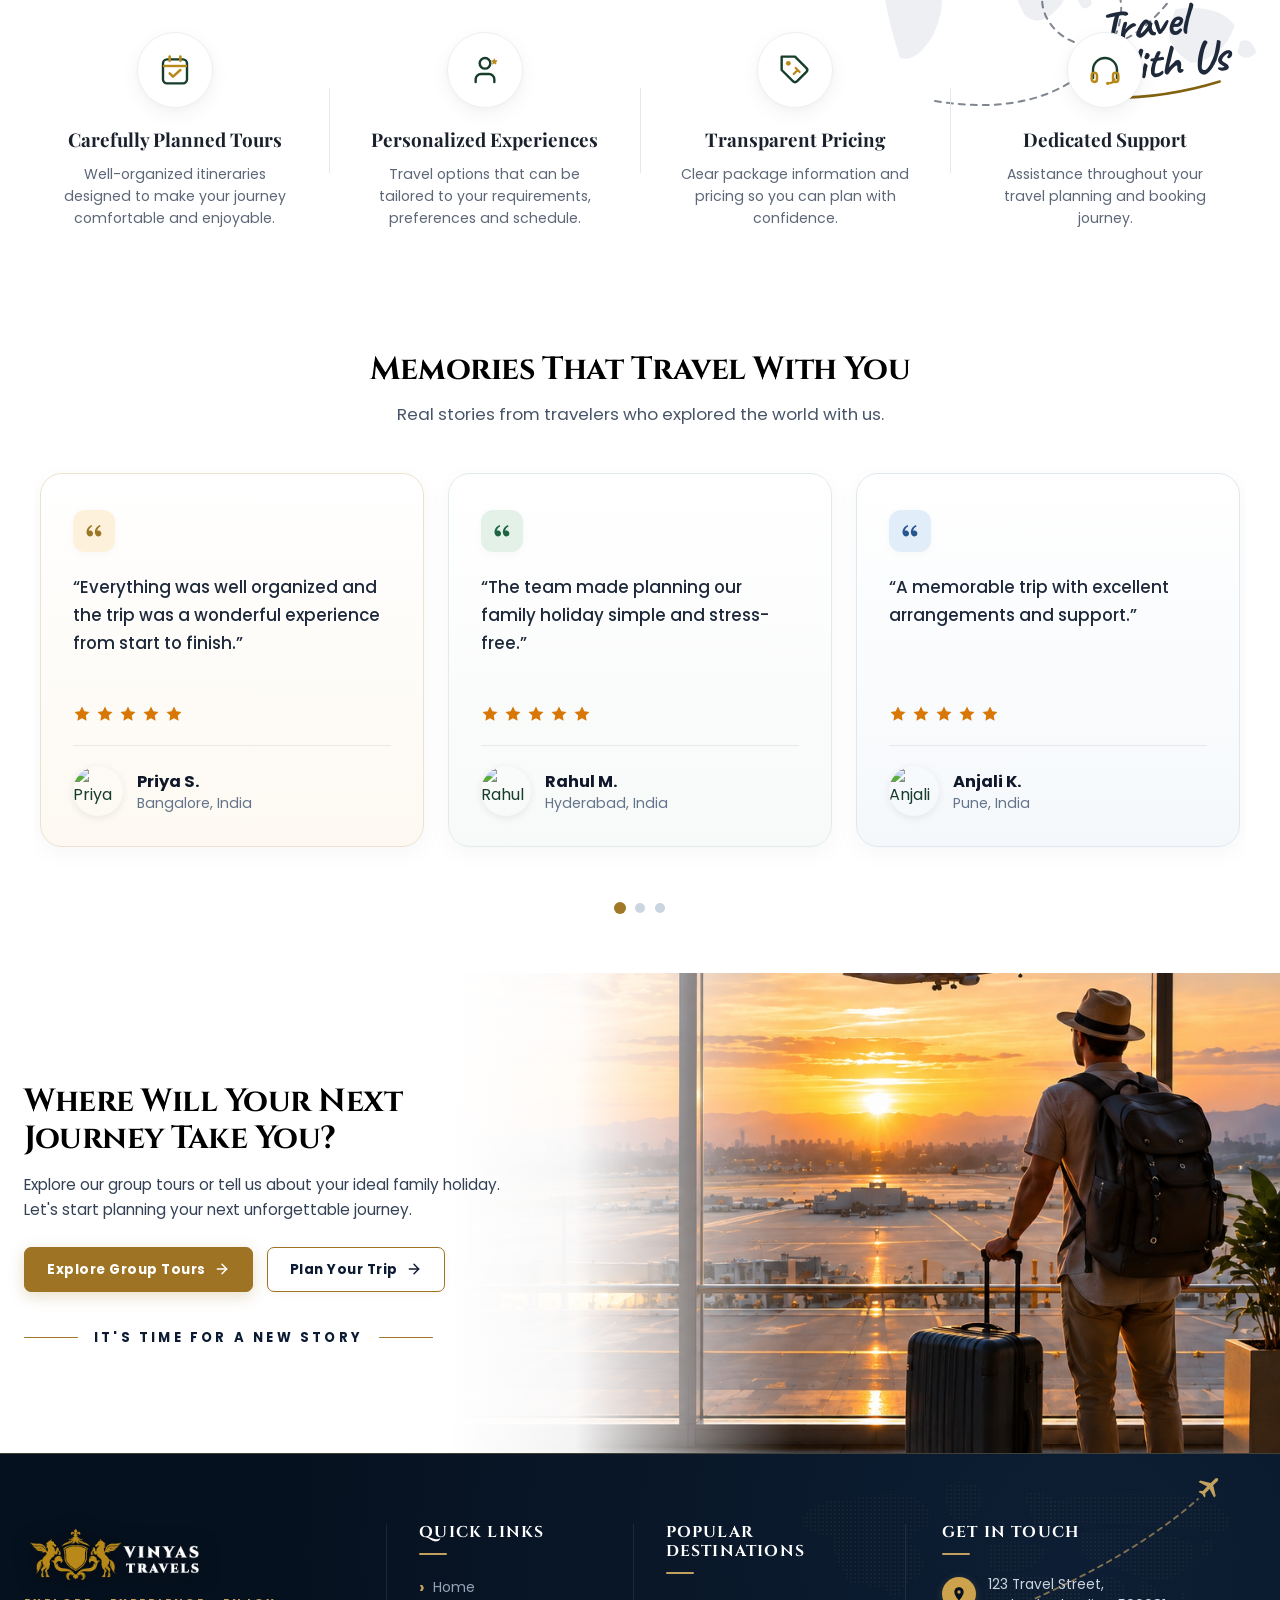
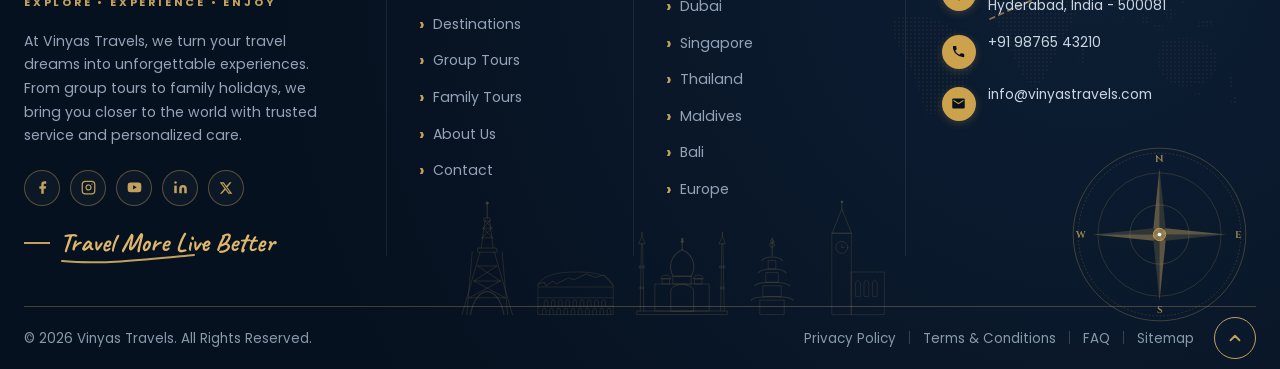
==== commit aa69475f: "some button color searchbar change" ====
--- a/index.html
+++ b/index.html
@@ -21,7 +21,7 @@
   <link href="https://cdn.jsdelivr.net/npm/bootstrap@5.3.3/dist/css/bootstrap.min.css" rel="stylesheet">
 
   <!-- Master Stylesheet -->
-  <link rel="stylesheet" href="css/style.css?v=127">
+  <link rel="stylesheet" href="css/style.css?v=143">
 
   <!-- Favicon -->
   <link rel="icon" type="image/png" href="images/logo.png">
@@ -55,9 +55,25 @@
           </div>
           <ul class="nav-links">
             <li><a href="#home" class="nav-link active">Home</a></li>
-            <li><a href="#destinations" class="nav-link">Destinations</a></li>
             <li><a href="#packages" class="nav-link" id="navLinkGroupTours">Group Tours</a></li>
-            <li><a href="#packages" class="nav-link" id="navLinkFamilyTours">Family &amp; Private Tours</a></li>
+            <li><a href="#destinations" class="nav-link" id="navLinkInternational">International</a></li>
+            <li><a href="#packages" class="nav-link" id="navLinkDomestic">Domestic</a></li>
+            <li><a href="#packages" class="nav-link" id="navLinkAdventure">Adventure</a></li>
+            <li><a href="#packages" class="nav-link" id="navLinkWildlife">Wildlife</a></li>
+            <li><a href="#packages" class="nav-link" id="navLinkPilgrim">Pilgrim</a></li>
+            <li><a href="#packages" class="nav-link" id="navLinkCruise">Cruise</a></li>
+            <!-- Mobile Menubar Book Now Item -->
+            <li class="mobile-menu-booknow-wrap">
+              <a href="#bookingModal" class="btn-mobile-menubar-book" id="menubarBookNowBtn"
+                onclick="if(window.openModal){window.openModal('bookingModal');const m=document.getElementById('navMenuWrap');if(m)m.classList.remove('open');const t=document.getElementById('mobileToggle');if(t)t.classList.remove('is-active');return false;}">
+                <span>Book Now</span>
+                <svg viewBox="0 0 24 24" width="16" height="16" fill="none" stroke="currentColor" stroke-width="2.2"
+                  stroke-linecap="round" stroke-linejoin="round">
+                  <line x1="5" y1="12" x2="19" y2="12"></line>
+                  <polyline points="12 5 19 12 12 19"></polyline>
+                </svg>
+              </a>
+            </li>
           </ul>
         </nav>
 
@@ -148,7 +164,8 @@
           </div>
 
           <!-- Plan Your Trip Navy Pill Button -->
-          <a href="#contact" class="btn-header-contact btn-plan-trip" id="headerContactBtn">
+          <a href="#bookingModal" class="btn-header-contact btn-plan-trip" id="headerContactBtn"
+            onclick="if(window.openModal){window.openModal('bookingModal');return false;}">
             <span>Book Now</span>
             <svg viewBox="0 0 24 24" width="16" height="16" fill="none" stroke="currentColor" stroke-width="2.2"
               stroke-linecap="round" stroke-linejoin="round">
@@ -316,7 +333,7 @@
   <div class="hero-search-console-wrap" id="heroExploreBarWrap">
     <div class="container hero-search-container">
       <div class="hero-search-inner">
-        <!-- 3 Stepped Tabs: All Tours (active), Group Tours, Family Tours -->
+        <!-- 2 Stepped Tabs: All Tours (active), Group Tours -->
         <div class="hero-tabs-header" role="tablist">
           <button type="button" class="hero-tab-btn active" data-type="All Tours" role="tab" aria-selected="true"
             onclick="switchHeroTab(this)">
@@ -340,103 +357,176 @@
             </svg>
             <span>Group Tours</span>
           </button>
-          <button type="button" class="hero-tab-btn" data-type="Family Tours" role="tab" aria-selected="false"
-            onclick="switchHeroTab(this)">
-            <svg viewBox="0 0 24 24" width="18" height="18" fill="none" stroke="currentColor" stroke-width="2"
-              stroke-linecap="round" stroke-linejoin="round">
-              <path d="M3 9l9-7 9 7v11a2 2 0 0 1-2 2H5a2 2 0 0 1-2-2z"></path>
-              <polyline points="9 22 9 12 15 12 15 22"></polyline>
-            </svg>
-            <span>Family Tours</span>
-          </button>
         </div>
 
         <!-- Main Search Form Card -->
         <form class="hero-search-card" id="heroSearchForm">
           <div class="search-fields-grid">
-            <!-- Col 1: From -->
-            <div class="search-field-col search-col-from">
-              <div class="search-field-icon">
+            <!-- Col 1: Destination -->
+            <div class="search-field-col search-col-destination" id="heroDestCol">
+              <div class="search-field-icon" aria-hidden="true">
                 <svg viewBox="0 0 24 24" width="20" height="20" fill="currentColor">
                   <path
                     d="M12 2C8.13 2 5 5.13 5 9c0 5.25 7 13 7 13s7-7.75 7-13c0-3.87-3.13-7-7-7zm0 9.5a2.5 2.5 0 0 1 0-5 2.5 2.5 0 0 1 0 5z" />
                 </svg>
               </div>
               <div class="search-field-body">
-                <label for="searchFromInput" class="search-field-label">From</label>
-                <input type="text" class="search-field-input" id="searchFromInput" value="Dhaka (DAC)"
-                  placeholder="City or airport" autocomplete="off" required>
-              </div>
-              <!-- Location Swap Button -->
-              <button type="button" class="swap-locations-btn" id="swapLocationsBtn" title="Swap From and To"
-                aria-label="Swap From and To locations">
-                <svg viewBox="0 0 24 24" width="16" height="16" fill="none" stroke="currentColor" stroke-width="2"
+                <label for="heroDest" class="search-field-label">Destination</label>
+                <input type="text" class="search-field-input" id="heroDest" placeholder="Where would you like to go?"
+                  autocomplete="off" required>
+              </div>
+            </div>
+
+            <!-- Col 2: Duration / Days Range Selector -->
+            <div class="search-field-col search-col-duration" id="heroDurationCol">
+              <div class="search-field-icon duration-field-icon" aria-hidden="true">
+                <svg viewBox="0 0 24 24" width="20" height="20" fill="none" stroke="#b88918" stroke-width="2.2"
                   stroke-linecap="round" stroke-linejoin="round">
-                  <path d="M7 16l-4-4 4-4m10 8l4-4-4-4M3 12h18" />
+                  <circle cx="12" cy="12" r="10"></circle>
+                  <polyline points="12 6 12 12 16 14"></polyline>
                 </svg>
-              </button>
-            </div>
-
-            <!-- Col 2: To -->
-            <div class="search-field-col search-col-to">
-              <div class="search-field-icon">
-                <svg viewBox="0 0 24 24" width="20" height="20" fill="currentColor">
-                  <path
-                    d="M12 2C8.13 2 5 5.13 5 9c0 5.25 7 13 7 13s7-7.75 7-13c0-3.87-3.13-7-7-7zm0 9.5a2.5 2.5 0 0 1 0-5 2.5 2.5 0 0 1 0 5z" />
+              </div>
+              <div class="search-field-body">
+                <label class="search-field-label" for="durationTriggerBtn">Duration</label>
+                <div class="duration-selector-trigger" id="durationTriggerBtn" role="button" tabindex="0"
+                  aria-haspopup="dialog" aria-expanded="false" title="Select tour duration in days">
+                  <span class="duration-display-text" id="durationDisplayVal">3 Days - 16 Days</span>
+                  <svg class="duration-chevron-icon" id="durationChevron" viewBox="0 0 24 24" width="14" height="14"
+                    fill="none" stroke="currentColor" stroke-width="2.5" stroke-linecap="round" stroke-linejoin="round">
+                    <polyline points="6 9 12 15 18 9"></polyline>
+                  </svg>
+                </div>
+                <!-- Hidden inputs for form submission -->
+                <input type="hidden" id="heroDurationInput" name="duration" value="3 Days - 16 Days">
+                <input type="hidden" id="heroMinDays" name="minDays" value="3">
+                <input type="hidden" id="heroMaxDays" name="maxDays" value="16">
+              </div>
+
+              <!-- Days Range Selector Popover (Exact Match to User Reference) -->
+              <div class="duration-range-popover" id="durationRangePopover" role="dialog"
+                aria-label="Duration range selector">
+                <div class="duration-popover-top">
+                  <div class="duration-popover-clock" aria-hidden="true">
+                    <svg viewBox="0 0 24 24" width="20" height="20" fill="none" stroke="#b88918" stroke-width="2.3"
+                      stroke-linecap="round" stroke-linejoin="round">
+                      <circle cx="12" cy="12" r="10"></circle>
+                      <polyline points="12 6 12 12 16 14"></polyline>
+                    </svg>
+                  </div>
+                  <span class="duration-popover-title" id="popoverRangeTitle">3 Days - 16 Days</span>
+                  <button type="button" class="duration-popover-toggle-btn" id="popoverToggleBtn"
+                    aria-label="Toggle duration range popover">
+                    <svg viewBox="0 0 24 24" width="14" height="14" fill="none" stroke="currentColor" stroke-width="2.5"
+                      stroke-linecap="round" stroke-linejoin="round">
+                      <polyline points="18 15 12 9 6 15"></polyline>
+                    </svg>
+                  </button>
+                </div>
+
+                <!-- Dual Range Slider Track & Thumbs -->
+                <div class="dual-range-slider-container">
+                  <div class="dual-slider-track-bar">
+                    <div class="dual-slider-fill-bar" id="dualSliderFill"></div>
+                  </div>
+                  <input type="range" class="dual-slider-thumb thumb-min" id="rangeMinDays" min="3" max="16" value="3"
+                    step="1" aria-label="Minimum days">
+                  <input type="range" class="dual-slider-thumb thumb-max" id="rangeMaxDays" min="3" max="16" value="16"
+                    step="1" aria-label="Maximum days">
+                </div>
+
+                <!-- Labels row below thumbs matching user reference -->
+                <div class="duration-labels-row">
+                  <span class="duration-val-label label-min" id="labelMinDays">3 Days</span>
+                  <span class="duration-val-label label-max" id="labelMaxDays">16 Days</span>
+                </div>
+              </div>
+            </div>
+
+            <!-- Col 3: Price Range (Exact Match to User Reference) -->
+            <div class="search-field-col search-col-price" id="heroPriceCol">
+              <div class="price-wallet-badge" aria-hidden="true">
+                <svg viewBox="0 0 24 24" width="20" height="20" fill="none" stroke="#A87814" stroke-width="2"
+                  stroke-linecap="round" stroke-linejoin="round">
+                  <path d="M18 5H6a2 2 0 0 0-2 2v1" />
+                  <rect x="2" y="8" width="20" height="12" rx="2.5" />
+                  <path d="M16 11.5h4.5a1 1 0 0 1 1 1v2a1 1 0 0 1-1 1H16a1 1 0 0 1-1-1v-2a1 1 0 0 1 1-1z" />
+                  <circle cx="18.5" cy="13" r="0.8" fill="#A87814" />
                 </svg>
               </div>
               <div class="search-field-body">
-                <label for="heroDest" class="search-field-label">To</label>
-                <input type="text" class="search-field-input" id="heroDest" placeholder="Where to?" autocomplete="off"
-                  required>
-              </div>
-            </div>
-
-            <!-- Col 3: Departure -->
-            <div class="search-field-col search-col-date" id="heroDateCol">
-              <div class="search-field-icon">
-                <svg viewBox="0 0 24 24" width="20" height="20" fill="none" stroke="currentColor" stroke-width="2"
-                  stroke-linecap="round" stroke-linejoin="round">
-                  <rect x="3" y="4" width="18" height="18" rx="2" ry="2" />
-                  <line x1="16" y1="2" x2="16" y2="6" />
-                  <line x1="8" y1="2" x2="8" y2="6" />
-                  <line x1="3" y1="10" x2="21" y2="10" />
-                </svg>
-              </div>
-              <div class="search-field-body">
-                <label for="heroDate" class="search-field-label">Departure</label>
-                <input type="date" class="search-field-input hero-date-picker-input" id="heroDate" required>
-              </div>
-            </div>
-
-            <!-- Col 4: Travelers -->
-            <div class="search-field-col search-col-travelers">
-              <div class="search-field-icon">
-                <svg viewBox="0 0 24 24" width="20" height="20" fill="none" stroke="currentColor" stroke-width="2"
-                  stroke-linecap="round" stroke-linejoin="round">
-                  <path d="M20 21v-2a4 4 0 0 0-4-4H8a4 4 0 0 0-4 4v2" />
-                  <circle cx="12" cy="7" r="4" />
-                </svg>
-              </div>
-              <div class="search-field-body">
-                <label for="heroTourType" class="search-field-label">Travelers</label>
-                <div class="travelers-select-wrap">
-                  <select class="search-field-input search-field-select" id="heroTourType">
-                    <option value="1 Adult" selected>1 Adult</option>
-                    <option value="2 Adults">2 Adults</option>
-                    <option value="2 Adults, 1 Child">2 Adults, 1 Child</option>
-                    <option value="Family (4+)">Family (4+)</option>
-                    <option value="Group (6+)">Group (6+)</option>
-                  </select>
-                  <svg class="select-chevron-icon" viewBox="0 0 24 24" width="14" height="14" fill="none"
-                    stroke="currentColor" stroke-width="2.5" stroke-linecap="round" stroke-linejoin="round">
+                <label class="search-field-label" for="priceTriggerBtn">Price</label>
+                <div class="price-selector-trigger" id="priceTriggerBtn" role="button" tabindex="0"
+                  aria-haspopup="dialog" aria-expanded="false" title="Select tour price range">
+                  <span class="price-display-text" id="priceDisplayVal">₹0 - ₹305441</span>
+                  <svg class="price-chevron-icon" id="priceChevron" viewBox="0 0 24 24" width="14" height="14"
+                    fill="none" stroke="currentColor" stroke-width="2.5" stroke-linecap="round" stroke-linejoin="round">
                     <polyline points="6 9 12 15 18 9"></polyline>
                   </svg>
                 </div>
-              </div>
-            </div>
-
-            <!-- Col 5: Search Button -->
+                <!-- Hidden inputs for form submission -->
+                <input type="hidden" id="heroPriceInput" name="price" value="₹0 - ₹305441">
+                <input type="hidden" id="heroMinPrice" name="minPrice" value="0">
+                <input type="hidden" id="heroMaxPrice" name="maxPrice" value="305441">
+              </div>
+
+              <!-- Price Range Popover -->
+              <div class="price-range-popover" id="priceRangePopover" role="dialog" aria-label="Price range selector">
+                <div class="price-popover-top">
+                  <div class="price-popover-badge" aria-hidden="true">
+                    <svg viewBox="0 0 24 24" width="18" height="18" fill="none" stroke="#A87814" stroke-width="2"
+                      stroke-linecap="round" stroke-linejoin="round">
+                      <path d="M18 5H6a2 2 0 0 0-2 2v1" />
+                      <rect x="2" y="8" width="20" height="12" rx="2.5" />
+                      <path d="M16 11.5h4.5a1 1 0 0 1 1 1v2a1 1 0 0 1-1 1H16a1 1 0 0 1-1-1v-2a1 1 0 0 1 1-1z" />
+                      <circle cx="18.5" cy="13" r="0.8" fill="#A87814" />
+                    </svg>
+                  </div>
+                  <span class="price-popover-title" id="pricePopoverTitle">₹0 - ₹305441</span>
+                  <button type="button" class="price-popover-toggle-btn" id="pricePopoverToggleBtn"
+                    aria-label="Close price range popover">
+                    <svg viewBox="0 0 24 24" width="14" height="14" fill="none" stroke="currentColor" stroke-width="2.5"
+                      stroke-linecap="round" stroke-linejoin="round">
+                      <polyline points="18 15 12 9 6 15"></polyline>
+                    </svg>
+                  </button>
+                </div>
+
+                <!-- Dual Range Slider Track & Thumbs -->
+                <div class="price-dual-slider-container">
+                  <div class="dual-slider-track-bar">
+                    <div class="dual-slider-fill-bar" id="priceSliderFill"></div>
+                  </div>
+                  <input type="range" class="dual-slider-thumb thumb-min" id="rangeMinPrice" min="0" max="305441"
+                    value="0" step="1000" aria-label="Minimum price">
+                  <input type="range" class="dual-slider-thumb thumb-max" id="rangeMaxPrice" min="0" max="305441"
+                    value="305441" step="1000" aria-label="Maximum price">
+                </div>
+
+                <!-- Labels row below thumbs -->
+                <div class="price-labels-row">
+                  <span class="price-val-label label-min" id="labelMinPrice">₹0</span>
+                  <span class="price-val-label label-max" id="labelMaxPrice">₹305441</span>
+                </div>
+
+                <!-- Quick Presets -->
+                <div class="price-quick-presets">
+                  <button type="button" class="price-preset-chip active" data-min="0" data-max="305441">All</button>
+                  <button type="button" class="price-preset-chip" data-min="0" data-max="25000">Under ₹25k</button>
+                  <button type="button" class="price-preset-chip" data-min="25000" data-max="75000">₹25k - ₹75k</button>
+                  <button type="button" class="price-preset-chip" data-min="75000" data-max="150000">₹75k -
+                    ₹1.5L</button>
+                  <button type="button" class="price-preset-chip" data-min="150000" data-max="305441">₹1.5L+</button>
+                </div>
+
+                <!-- Actions -->
+                <div class="price-popover-actions">
+                  <button type="button" class="price-reset-btn" id="priceResetBtn">Reset</button>
+                  <button type="button" class="price-apply-btn" id="priceApplyBtn">Apply</button>
+                </div>
+              </div>
+            </div>
+
+            <!-- Col 4: Search Button -->
             <div class="search-field-col search-col-submit">
               <button type="submit" class="hero-search-submit-btn" id="heroExploreBtn">
                 <svg viewBox="0 0 24 24" width="20" height="20" fill="none" stroke="currentColor" stroke-width="2.5"
@@ -456,7 +546,6 @@
     function switchHeroTab(btn) {
       var tabs = document.querySelectorAll('.hero-tab-btn');
       var form = document.getElementById('heroSearchForm');
-      var select = document.getElementById('heroTourType');
       tabs.forEach(function (t) {
         t.classList.remove('active');
         t.setAttribute('aria-selected', 'false');
@@ -469,15 +558,6 @@
           form.classList.remove('first-tab-inactive');
         } else {
           form.classList.add('first-tab-inactive');
-        }
-      }
-      if (select) {
-        if (type === 'Group Tours') {
-          select.value = 'Group (6+)';
-        } else if (type === 'Family Tours') {
-          select.value = 'Family (4+)';
-        } else {
-          select.value = '1 Adult';
         }
       }
     }
@@ -2123,11 +2203,10 @@
       <button class="modal-close-btn" aria-label="Close modal">&times;</button>
       <div class="modal-header">
         <h3 class="modal-title">Book Your Tour</h3>
-        <p style="font-size: 0.88rem; color: var(--color-text-muted);">Reserve with Vinyas Travels • Instant
-          Confirmation Support</p>
+        <p class="modal-subtitle">Reserve with Vinyas Travels &bull; Instant Confirmation Support</p>
       </div>
       <form id="bookingForm">
-        <div class="form-group" style="margin-bottom: 14px;">
+        <div class="form-group">
           <label for="bookingTourInput">Selected Package / Tour</label>
           <input type="text" id="bookingTourInput" value="Golden Triangle Heritage Royal Tour" required>
         </div>
@@ -2157,7 +2236,7 @@
             </select>
           </div>
         </div>
-        <div class="form-group" style="margin-bottom: 18px;">
+        <div class="form-group">
           <label for="bookingNotes">Special Requests (Optional)</label>
           <textarea id="bookingNotes" rows="2"
             placeholder="Vegetarian meals, pickup location, hotel tier..."></textarea>
@@ -2231,7 +2310,7 @@
   <script src="https://cdn.jsdelivr.net/npm/bootstrap@5.3.3/dist/js/bootstrap.bundle.min.js"></script>
 
   <!-- JavaScript -->
-  <script src="js/main.js?v=18"></script>
+  <script src="js/main.js?v=26"></script>
 </body>
 
 </html>
--- a/css/style.css
+++ b/css/style.css
@@ -30,7 +30,7 @@
 
   /* Legacy Aliases for Seamless Backward Compatibility */
   --color-gold-brand: var(--brand-gold);
-  --color-gold-hover: var(--brand-green);
+  --color-gold-hover: #000000;
   --color-gold-deep: var(--brand-green-2);
   --color-gold-light: var(--cream);
   --color-gold-accent: var(--light-gold);
@@ -239,22 +239,22 @@
 .nav-links {
   display: flex;
   align-items: center;
-  gap: 34px;
+  gap: clamp(10px, 1.4vw, 22px);
 }
 
 .nav-link {
   font-family: var(--font-main);
-  font-size: 0.95rem;
+  font-size: 0.88rem;
   font-weight: 500;
   letter-spacing: 0.2px;
   text-transform: none;
   color: #ffffff;
-  padding: 8px 0;
+  padding: 6px 0;
   text-decoration: none;
   transition: all var(--transition-fast);
   display: inline-flex;
   align-items: center;
-  gap: 6px;
+  gap: 5px;
   white-space: nowrap;
   position: relative;
   text-shadow: 0 1px 3px rgba(0, 0, 0, 0.65), 0 2px 8px rgba(0, 0, 0, 0.45);
@@ -378,13 +378,13 @@
 }
 
 .header-user-btn:hover {
-  color: var(--brand-green) !important;
+  color: #000000 !important;
   transform: scale(1.08);
 }
 
 .header-user-btn:hover svg {
-  stroke: var(--brand-green) !important;
-  filter: drop-shadow(0 2px 6px rgba(23, 61, 43, 0.35));
+  stroke: #000000 !important;
+  filter: drop-shadow(0 2px 6px rgba(0, 0, 0, 0.25));
 }
 
 .site-header.scrolled .header-user-btn {
@@ -396,8 +396,8 @@
 }
 
 .site-header.scrolled .header-user-btn:hover svg {
-  stroke: var(--brand-green) !important;
-  filter: drop-shadow(0 2px 6px rgba(23, 61, 43, 0.35));
+  stroke: #000000 !important;
+  filter: drop-shadow(0 2px 6px rgba(0, 0, 0, 0.25));
 }
 
 /* Profile Dropdown Container */
@@ -629,10 +629,11 @@
 
 .btn-header-contact:hover,
 .btn-plan-trip:hover {
-  background-color: var(--brand-green);
-  color: var(--white);
+  background-color: #000000 !important;
+  background: #000000 !important;
+  color: var(--white) !important;
   transform: translateY(-1px);
-  box-shadow: 0 6px 18px rgba(23, 61, 43, 0.3);
+  box-shadow: 0 6px 18px rgba(0, 0, 0, 0.35);
 }
 
 .site-header.scrolled .btn-header-contact,
@@ -645,8 +646,13 @@
 
 .site-header.scrolled .btn-header-contact:hover,
 .site-header.scrolled .btn-plan-trip:hover {
-  background: var(--brand-green);
-  color: var(--white);
+  background-color: #000000 !important;
+  background: #000000 !important;
+  color: var(--white) !important;
+}
+
+.mobile-menu-booknow-wrap {
+  display: none !important;
 }
 
 
@@ -948,7 +954,7 @@
 
 .search-fields-grid {
   display: grid;
-  grid-template-columns: 1.3fr 1.3fr 1.1fr 1.1fr auto;
+  grid-template-columns: 2fr 1.25fr 1.25fr auto;
   align-items: center;
   gap: 0;
 }
@@ -1054,23 +1060,496 @@
   -webkit-appearance: none !important;
 }
 
-.travelers-select-wrap {
+/* ==========================================================================
+   DURATION / DAYS RANGE SELECTOR (EXACT MATCH TO REFERENCE SCREENSHOT)
+   ========================================================================== */
+.search-col-duration {
   position: relative;
-  display: flex;
-  align-items: center;
-}
-
-.search-field-select {
+  cursor: pointer;
+  user-select: none;
+}
+
+.duration-field-icon svg {
+  stroke: #b88918 !important;
+}
+
+.duration-selector-trigger {
+  display: flex;
+  align-items: center;
+  justify-content: space-between;
+  gap: 8px;
+  cursor: pointer;
+  width: 100%;
+  outline: none;
+}
+
+.duration-display-text {
+  font-family: var(--font-main);
+  font-size: 0.95rem;
+  font-weight: 600;
+  color: #0a192f;
+  white-space: nowrap;
+  letter-spacing: -0.2px;
+}
+
+.duration-chevron-icon {
+  color: #4b5563;
+  transition: transform 0.25s cubic-bezier(0.16, 1, 0.3, 1);
+  flex-shrink: 0;
+}
+
+.duration-selector-trigger[aria-expanded="true"] .duration-chevron-icon,
+.search-col-duration.is-active .duration-chevron-icon {
+  transform: rotate(180deg);
+}
+
+/* Popover Floating Card */
+.duration-range-popover {
+  position: absolute;
+  top: calc(100% + 14px);
+  left: 0;
+  width: 320px;
+  max-width: calc(100vw - 32px);
+  background: #ffffff;
+  border-radius: 14px;
+  box-shadow: 0 14px 38px rgba(23, 61, 43, 0.12), 0 4px 14px rgba(184, 137, 24, 0.08);
+  border: 1px solid #e7dfcc;
+  padding: 18px 20px 20px;
+  z-index: 1200;
+  display: none;
+  opacity: 0;
+  transform: translateY(-8px);
+  transition: opacity 0.22s ease, transform 0.22s ease;
+  pointer-events: none;
+}
+
+.duration-range-popover.show {
+  display: block;
+  opacity: 1;
+  transform: translateY(0);
+  pointer-events: auto;
+}
+
+/* Popover Header Matching Reference (Clock Icon, 3 Days - 16 Days, Upward Caret) */
+.duration-popover-top {
+  display: flex;
+  align-items: center;
+  gap: 12px;
+  margin-bottom: 22px;
+  padding-bottom: 2px;
+}
+
+.duration-popover-clock {
+  display: flex;
+  align-items: center;
+  justify-content: center;
+  flex-shrink: 0;
+}
+
+.duration-popover-clock svg {
+  stroke: #b88918 !important;
+}
+
+.duration-popover-title {
+  font-family: var(--font-main);
+  font-size: 1.08rem;
+  font-weight: 600;
+  color: #173d2b;
+  letter-spacing: -0.2px;
+  flex-grow: 1;
+}
+
+.duration-popover-toggle-btn {
+  background: transparent;
+  border: none;
+  cursor: pointer;
+  color: #374151;
+  padding: 4px;
+  display: inline-flex;
+  align-items: center;
+  justify-content: center;
+  border-radius: 4px;
+  transition: background 0.15s ease, color 0.15s ease;
+}
+
+.duration-popover-toggle-btn:hover {
+  background: #f6eedd;
+  color: #b88918;
+}
+
+/* Dual Range Slider Track & Visual Thumbs */
+.dual-range-slider-container {
+  position: relative;
+  height: 28px;
+  display: flex;
+  align-items: center;
+  margin-bottom: 8px;
+}
+
+.dual-slider-track-bar {
+  position: absolute;
+  left: 0;
+  width: 100%;
+  height: 7px;
+  background: #ede8dc;
+  border-radius: 999px;
+  overflow: hidden;
+}
+
+.dual-slider-fill-bar {
+  position: absolute;
+  top: 0;
+  height: 100%;
+  background: linear-gradient(90deg, #b88918 0%, #d5b45a 100%);
+  border-radius: 999px;
+  left: 0%;
+  width: 100%;
+  pointer-events: none;
+  transition: left 0.05s ease, width 0.05s ease;
+}
+
+/* Overlapping Range Inputs */
+.dual-slider-thumb {
+  position: absolute;
+  top: 50%;
+  transform: translateY(-50%);
+  left: 0;
+  width: 100%;
+  -webkit-appearance: none;
   appearance: none;
+  background: transparent;
+  pointer-events: none;
+  margin: 0;
+  padding: 0;
+  height: 28px;
+  z-index: 4;
+}
+
+.dual-slider-thumb.thumb-max {
+  z-index: 5;
+}
+
+/* WebKit Thumbs (White circle with Royal Gold border) */
+.dual-slider-thumb::-webkit-slider-thumb {
+  -webkit-appearance: none;
+  appearance: none;
+  width: 24px;
+  height: 24px;
+  border-radius: 50%;
+  background: #ffffff;
+  border: 3.5px solid #b88918;
+  box-shadow: 0 2px 7px rgba(184, 137, 24, 0.28);
   cursor: pointer;
-  padding-right: 20px;
-}
-
-.select-chevron-icon {
+  pointer-events: auto;
+  transition: transform 0.12s ease, border-color 0.12s ease, box-shadow 0.12s ease;
+}
+
+.dual-slider-thumb::-webkit-slider-thumb:hover {
+  transform: scale(1.14);
+  border-color: #8a660e;
+}
+
+.dual-slider-thumb::-webkit-slider-thumb:active {
+  transform: scale(1.2);
+  box-shadow: 0 0 0 5px rgba(184, 137, 24, 0.24);
+}
+
+/* Firefox Thumbs */
+.dual-slider-thumb::-moz-range-thumb {
+  width: 24px;
+  height: 24px;
+  border-radius: 50%;
+  background: #ffffff;
+  border: 3.5px solid #b88918;
+  box-shadow: 0 2px 7px rgba(184, 137, 24, 0.28);
+  cursor: pointer;
+  pointer-events: auto;
+  transition: transform 0.12s ease, border-color 0.12s ease, box-shadow 0.12s ease;
+}
+
+.dual-slider-thumb::-moz-range-thumb:hover {
+  transform: scale(1.14);
+  border-color: #8a660e;
+}
+
+.dual-slider-thumb::-moz-range-thumb:active {
+  transform: scale(1.2);
+  box-shadow: 0 0 0 5px rgba(184, 137, 24, 0.24);
+}
+
+.dual-slider-thumb::-webkit-slider-runnable-track {
+  background: transparent;
+  border: none;
+}
+
+.dual-slider-thumb::-moz-range-track {
+  background: transparent;
+  border: none;
+}
+
+/* Labels Row below Thumbs matching brand palette */
+.duration-labels-row {
+  display: flex;
+  justify-content: space-between;
+  align-items: center;
+  margin-top: 6px;
+  padding: 0 2px;
+}
+
+.duration-val-label {
+  font-family: var(--font-main);
+  font-size: 0.98rem;
+  font-weight: 700;
+  color: #173d2b;
+  letter-spacing: -0.2px;
+}
+
+/* ==========================================================================
+   PRICE / BUDGET RANGE SELECTOR (EXACT MATCH TO USER REFERENCE)
+   ========================================================================== */
+.search-col-price {
+  position: relative;
+  cursor: pointer;
+  user-select: none;
+}
+
+.price-wallet-badge {
+  width: 38px;
+  height: 38px;
+  border-radius: 50%;
+  background: #fdf1d6;
+  display: flex;
+  align-items: center;
+  justify-content: center;
+  flex-shrink: 0;
+  transition: transform 0.2s ease, background-color 0.2s ease;
+}
+
+.search-col-price:hover .price-wallet-badge {
+  background: #fae8c0;
+  transform: scale(1.05);
+}
+
+.price-selector-trigger {
+  display: flex;
+  align-items: center;
+  justify-content: space-between;
+  gap: 8px;
+  cursor: pointer;
+  width: 100%;
+  outline: none;
+}
+
+.price-display-text {
+  font-family: var(--font-main);
+  font-size: 0.95rem;
+  font-weight: 600;
+  color: #0a192f;
+  white-space: nowrap;
+  letter-spacing: -0.2px;
+}
+
+.price-chevron-icon {
+  color: #1e293b;
+  transition: transform 0.25s cubic-bezier(0.16, 1, 0.3, 1);
+  flex-shrink: 0;
+}
+
+.price-selector-trigger[aria-expanded="true"] .price-chevron-icon,
+.search-col-price.is-active .price-chevron-icon {
+  transform: rotate(180deg);
+}
+
+/* Popover Floating Card for Price */
+.price-range-popover {
   position: absolute;
+  top: calc(100% + 14px);
   right: 0;
+  width: 330px;
+  max-width: calc(100vw - 32px);
+  background: #ffffff;
+  border-radius: 14px;
+  box-shadow: 0 14px 38px rgba(23, 61, 43, 0.12), 0 4px 14px rgba(184, 137, 24, 0.08);
+  border: 1px solid #e7dfcc;
+  padding: 18px 20px 20px;
+  z-index: 1200;
+  display: none;
+  opacity: 0;
+  transform: translateY(-8px);
+  transition: opacity 0.22s ease, transform 0.22s ease;
   pointer-events: none;
-  color: #8a660e;
+}
+
+.price-range-popover.show {
+  display: block;
+  opacity: 1;
+  transform: translateY(0);
+  pointer-events: auto;
+}
+
+.price-popover-top {
+  display: flex;
+  align-items: center;
+  gap: 12px;
+  margin-bottom: 22px;
+  padding-bottom: 2px;
+}
+
+.price-popover-badge {
+  width: 32px;
+  height: 32px;
+  border-radius: 50%;
+  background: #fdf1d6;
+  display: flex;
+  align-items: center;
+  justify-content: center;
+  flex-shrink: 0;
+}
+
+.price-popover-title {
+  font-family: var(--font-main);
+  font-size: 1.05rem;
+  font-weight: 700;
+  color: #0a192f;
+  letter-spacing: -0.2px;
+  flex-grow: 1;
+}
+
+.price-popover-toggle-btn {
+  background: none;
+  border: none;
+  padding: 4px;
+  display: flex;
+  align-items: center;
+  justify-content: center;
+  color: #64748b;
+  cursor: pointer;
+  border-radius: 6px;
+  transition: color 0.15s ease, background 0.15s ease;
+}
+
+.price-popover-toggle-btn:hover {
+  background: #f1f5f9;
+  color: #0a192f;
+}
+
+.price-dual-slider-container {
+  position: relative;
+  height: 28px;
+  display: flex;
+  align-items: center;
+  margin-bottom: 8px;
+}
+
+.price-dual-slider-container .dual-slider-track-bar {
+  position: absolute;
+  width: 100%;
+  height: 6px;
+  background: #ebd9b5;
+  border-radius: 999px;
+  pointer-events: none;
+}
+
+.price-dual-slider-container .dual-slider-fill-bar {
+  position: absolute;
+  height: 100%;
+  background: #b88918;
+  border-radius: 999px;
+  left: 0%;
+  right: 0%;
+  pointer-events: none;
+}
+
+.price-labels-row {
+  display: flex;
+  justify-content: space-between;
+  align-items: center;
+  margin-top: 6px;
+  padding: 0 2px;
+  margin-bottom: 16px;
+}
+
+.price-val-label {
+  font-family: var(--font-main);
+  font-size: 0.95rem;
+  font-weight: 700;
+  color: #173d2b;
+}
+
+.price-quick-presets {
+  display: flex;
+  flex-wrap: wrap;
+  gap: 6px;
+  margin-bottom: 16px;
+  padding-top: 10px;
+  border-top: 1px dashed #e2e8f0;
+}
+
+.price-preset-chip {
+  background: #f8fafc;
+  border: 1px solid #e2e8f0;
+  border-radius: 20px;
+  padding: 4px 10px;
+  font-size: 0.76rem;
+  font-weight: 600;
+  color: #475569;
+  cursor: pointer;
+  transition: all 0.15s ease;
+}
+
+.price-preset-chip:hover,
+.price-preset-chip.active {
+  background: #fbf6ec;
+  border-color: #b88918;
+  color: #b88918;
+}
+
+.price-popover-actions {
+  display: flex;
+  justify-content: space-between;
+  align-items: center;
+  padding-top: 10px;
+  border-top: 1px solid #f1f5f9;
+}
+
+.price-reset-btn {
+  background: none;
+  border: none;
+  color: #64748b;
+  font-size: 0.84rem;
+  font-weight: 600;
+  cursor: pointer;
+  padding: 6px 10px;
+  border-radius: 6px;
+  transition: color 0.15s ease;
+}
+
+.price-reset-btn:hover {
+  color: #b88918;
+}
+
+.price-apply-btn {
+  background: #173d2b;
+  color: #ffffff;
+  border: none;
+  border-radius: 8px;
+  padding: 6px 16px;
+  font-size: 0.85rem;
+  font-weight: 600;
+  cursor: pointer;
+  transition: background 0.15s ease;
+}
+
+.price-apply-btn:hover {
+  background: #b88918;
+}
+
+@media (max-width: 991px) {
+  .price-range-popover {
+    left: 0;
+    right: auto;
+    width: 100%;
+  }
 }
 
 .swap-locations-btn {
@@ -1115,9 +1594,10 @@
 }
 
 .hero-search-submit-btn:hover {
-  background: #173D2B;
+  background: #000000 !important;
+  background-color: #000000 !important;
   transform: translateY(-1px);
-  box-shadow: 0 6px 20px rgba(23, 61, 43, 0.35);
+  box-shadow: 0 6px 20px rgba(0, 0, 0, 0.35);
 }
 
 /* ==========================================================================
@@ -1165,13 +1645,25 @@
 
   .search-fields-grid {
     grid-template-columns: 1fr 1fr;
-    gap: 10px 16px;
+    gap: 12px 16px;
   }
 
   .search-field-col {
     border-right: none;
     border-bottom: 1px solid #e2e8f0;
     padding: 10px 4px;
+  }
+
+  .search-field-col.search-col-destination {
+    grid-column: span 2;
+  }
+
+  .search-field-col.search-col-duration {
+    grid-column: span 1;
+  }
+
+  .search-field-col.search-col-travelers {
+    grid-column: span 1;
   }
 
   .search-field-col.search-col-submit {
@@ -2010,15 +2502,19 @@
 .modal-backdrop {
   position: fixed;
   inset: 0;
-  background: rgba(0, 0, 0, 0.65);
-  backdrop-filter: blur(4px);
-  z-index: 2000;
+  background: rgba(10, 25, 47, 0.72);
+  backdrop-filter: blur(8px);
+  -webkit-backdrop-filter: blur(8px);
+  z-index: 2500;
   display: flex;
   align-items: center;
   justify-content: center;
+  padding: 24px 16px;
+  overflow-y: auto;
+  -webkit-overflow-scrolling: touch;
   opacity: 0;
   visibility: hidden;
-  transition: all var(--transition-smooth);
+  transition: opacity 0.28s ease, visibility 0.28s ease;
 }
 
 .modal-backdrop.active {
@@ -2027,45 +2523,286 @@
 }
 
 .modal-card {
-  background: var(--color-white);
-  width: 90%;
-  max-width: 520px;
-  border-radius: var(--radius-lg);
-  padding: 32px;
-  box-shadow: 0 25px 50px rgba(0, 0, 0, 0.3);
+  background: #ffffff;
+  width: 100%;
+  max-width: 530px;
+  margin: auto;
+  max-height: min(92vh, 760px);
+  overflow-y: auto;
+  border-radius: 20px;
+  padding: 32px 28px 28px;
+  box-shadow: 0 24px 60px -12px rgba(10, 25, 47, 0.35), 0 0 1px rgba(0, 0, 0, 0.2);
   position: relative;
-  transform: translateY(20px);
-  transition: transform var(--transition-smooth);
+  transform: translateY(20px) scale(0.98);
+  transition: transform 0.3s cubic-bezier(0.16, 1, 0.3, 1), opacity 0.3s ease;
+  box-sizing: border-box;
 }
 
 .modal-backdrop.active .modal-card {
-  transform: translateY(0);
+  transform: translateY(0) scale(1);
+}
+
+/* Custom sleek scrollbar for modal card */
+.modal-card::-webkit-scrollbar {
+  width: 5px;
+}
+
+.modal-card::-webkit-scrollbar-track {
+  background: transparent;
+}
+
+.modal-card::-webkit-scrollbar-thumb {
+  background: rgba(184, 137, 24, 0.35);
+  border-radius: 10px;
+}
+
+.modal-card::-webkit-scrollbar-thumb:hover {
+  background: rgba(184, 137, 24, 0.65);
 }
 
 .modal-close-btn {
   position: absolute;
   top: 18px;
   right: 18px;
-  background: none;
+  width: 36px;
+  height: 36px;
+  border-radius: 50%;
+  background: #f1f5f9;
+  border: 1px solid #e2e8f0;
+  font-size: 1.5rem;
+  line-height: 1;
+  display: flex;
+  align-items: center;
+  justify-content: center;
+  cursor: pointer;
+  color: #64748b;
+  transition: all 0.2s ease;
+  z-index: 10;
+  touch-action: manipulation;
+}
+
+.modal-close-btn:hover {
+  background: #e2e8f0;
+  color: #0A192F;
+  transform: rotate(90deg);
+}
+
+.modal-header {
+  margin-bottom: 20px;
+  padding-right: 36px;
+}
+
+.modal-title {
+  font-family: var(--font-royal, 'Cinzel', serif);
+  font-size: clamp(1.4rem, 4vw, 1.7rem);
+  font-weight: 800;
+  color: #0A192F;
+  letter-spacing: -0.01em;
+  line-height: 1.25;
+  margin: 0;
+}
+
+.modal-subtitle {
+  font-size: clamp(0.78rem, 2.2vw, 0.88rem);
+  color: #64748b;
+  line-height: 1.45;
+  margin: 6px 0 0;
+  font-weight: 500;
+}
+
+/* Form Layout inside Modal */
+.modal-card .form-grid {
+  display: grid;
+  grid-template-columns: 1fr 1fr;
+  gap: 14px;
+  margin-bottom: 14px;
+}
+
+.modal-card .form-group {
+  display: flex;
+  flex-direction: column;
+  gap: 6px;
+  margin-bottom: 14px;
+}
+
+.modal-card .form-group:last-of-type {
+  margin-bottom: 20px;
+}
+
+.modal-card .form-group label {
+  font-size: clamp(0.74rem, 2vw, 0.8rem);
+  font-weight: 700;
+  color: #334155;
+  letter-spacing: 0.3px;
+  text-transform: uppercase;
+}
+
+.modal-card input[type="text"],
+.modal-card input[type="tel"],
+.modal-card input[type="date"],
+.modal-card select,
+.modal-card textarea {
+  width: 100%;
+  box-sizing: border-box;
+  padding: 11px 14px;
+  font-size: clamp(0.88rem, 2.4vw, 0.94rem);
+  font-family: inherit;
+  color: #0f172a;
+  background: #f8fafc;
+  border: 1.5px solid #e2e8f0;
+  border-radius: 10px;
+  transition: border-color 0.2s ease, box-shadow 0.2s ease, background 0.2s ease;
+  outline: none;
+}
+
+.modal-card input[type="text"]:focus,
+.modal-card input[type="tel"]:focus,
+.modal-card input[type="date"]:focus,
+.modal-card select:focus,
+.modal-card textarea:focus {
+  background: #ffffff;
+  border-color: #B88918;
+  box-shadow: 0 0 0 3px rgba(184, 137, 24, 0.18);
+}
+
+.modal-card select {
+  cursor: pointer;
+  appearance: none;
+  -webkit-appearance: none;
+  background-image: url("data:image/svg+xml,%3Csvg xmlns='http://www.w3.org/2000/svg' width='16' height='16' viewBox='0 0 24 24' fill='none' stroke='%23B88918' stroke-width='2.5' stroke-linecap='round' stroke-linejoin='round'%3E%3Cpolyline points='6 9 12 15 18 9'%3E%3C/polyline%3E%3C/svg%3E");
+  background-repeat: no-repeat;
+  background-position: right 14px center;
+  background-size: 14px;
+  padding-right: 38px;
+}
+
+.modal-card textarea {
+  resize: vertical;
+  min-height: 64px;
+}
+
+.btn-gold-submit {
+  width: 100%;
+  display: flex;
+  align-items: center;
+  justify-content: center;
+  padding: 13px 22px;
+  font-size: clamp(0.88rem, 2.4vw, 0.98rem);
+  font-weight: 700;
+  letter-spacing: 0.5px;
+  text-transform: uppercase;
+  color: #ffffff;
+  background: linear-gradient(135deg, #B88918 0%, #D5B45A 100%);
   border: none;
-  font-size: 1.6rem;
+  border-radius: 10px;
   cursor: pointer;
-  color: var(--color-text-muted);
-}
-
-.modal-close-btn:hover {
-  color: var(--color-dark);
-}
-
-.modal-header {
-  margin-bottom: 22px;
-}
-
-.modal-title {
-  font-family: var(--font-royal);
-  font-size: 1.6rem;
-  font-weight: 800;
-  color: var(--color-gold-brand);
+  box-shadow: 0 4px 16px rgba(184, 137, 24, 0.35);
+  transition: transform 0.2s ease, box-shadow 0.2s ease, filter 0.2s ease;
+  touch-action: manipulation;
+}
+
+.btn-gold-submit:hover {
+  filter: brightness(1.06);
+  box-shadow: 0 6px 20px rgba(184, 137, 24, 0.45);
+  transform: translateY(-1px);
+}
+
+.btn-gold-submit:active {
+  transform: translateY(0);
+  filter: brightness(0.95);
+}
+
+/* Tablet Responsive Breakpoint (max-width: 991px) */
+@media (max-width: 991px) {
+  .modal-card {
+    max-width: 500px;
+    padding: 28px 24px 24px;
+  }
+}
+
+/* Mobile Responsive Breakpoint (max-width: 640px) */
+@media (max-width: 640px) {
+  .modal-backdrop {
+    padding: 12px 10px;
+    align-items: flex-start;
+  }
+
+  .modal-card {
+    width: 100%;
+    max-width: 100%;
+    margin: 6px auto;
+    padding: 22px 16px 20px;
+    border-radius: 16px;
+    max-height: calc(100dvh - 20px);
+  }
+
+  .modal-header {
+    margin-bottom: 14px;
+    padding-right: 34px;
+  }
+
+  .modal-close-btn {
+    top: 12px;
+    right: 12px;
+    width: 34px;
+    height: 34px;
+    font-size: 1.35rem;
+  }
+
+  .modal-card .form-grid {
+    grid-template-columns: 1fr;
+    gap: 0;
+    margin-bottom: 0;
+  }
+
+  .modal-card .form-group {
+    margin-bottom: 12px;
+  }
+
+  .modal-card .form-group:last-of-type {
+    margin-bottom: 16px;
+  }
+
+  .modal-card input[type="text"],
+  .modal-card input[type="tel"],
+  .modal-card input[type="date"],
+  .modal-card select,
+  .modal-card textarea {
+    padding: 10px 12px;
+    font-size: 16px;
+    /* 16px prevents iOS Safari auto-zoom on input focus */
+    border-radius: 8px;
+  }
+
+  .modal-card textarea {
+    min-height: 56px;
+  }
+
+  .btn-gold-submit {
+    padding: 12px 16px;
+    font-size: 0.88rem;
+    border-radius: 8px;
+  }
+}
+
+/* Extra Small Screen Breakpoint (max-width: 380px) */
+@media (max-width: 380px) {
+  .modal-backdrop {
+    padding: 8px 6px;
+  }
+
+  .modal-card {
+    padding: 18px 12px 16px;
+    border-radius: 12px;
+  }
+
+  .modal-title {
+    font-size: 1.25rem;
+  }
+
+  .modal-subtitle {
+    font-size: 0.76rem;
+  }
 }
 
 /* Search Overlay */
@@ -2169,9 +2906,9 @@
   }
 }
 
-@media (max-width: 860px) {
-
-  /* In mobile responsive, show ONLY User icon and Menubar toggle in header */
+@media (max-width: 1040px) {
+
+  /* In mobile responsive header, remove Book Now button (it is in the menubar) */
   .btn-header-contact,
   .btn-plan-trip,
   #headerContactBtn {
@@ -2302,6 +3039,48 @@
     padding-left: 6px;
   }
 
+  /* Book Now Button inside Mobile Menubar */
+  .mobile-menu-booknow-wrap {
+    display: block !important;
+    width: 100%;
+    margin-top: 20px;
+    padding-top: 12px;
+    border-top: none;
+    list-style: none;
+  }
+
+  .btn-mobile-menubar-book {
+    display: flex !important;
+    align-items: center;
+    justify-content: center;
+    gap: 8px;
+    width: 100%;
+    padding: 13px 20px;
+    background: linear-gradient(135deg, #B88918 0%, #D5B45A 100%);
+    color: #ffffff !important;
+    font-family: var(--font-main);
+    font-size: 0.95rem;
+    font-weight: 700;
+    letter-spacing: 0.5px;
+    text-transform: uppercase;
+    border-radius: 12px;
+    text-decoration: none !important;
+    box-shadow: 0 4px 14px rgba(184, 137, 24, 0.35);
+    border: none;
+    transition: all 0.25s ease;
+  }
+
+  .btn-mobile-menubar-book:hover {
+    background: #000000 !important;
+    box-shadow: 0 6px 18px rgba(0, 0, 0, 0.35);
+    transform: translateY(-1px);
+    color: #ffffff !important;
+  }
+
+  .btn-mobile-menubar-book svg {
+    stroke: #ffffff !important;
+  }
+
   .hero-headline {
     font-size: 3.4rem;
   }
@@ -2560,14 +3339,14 @@
 
 .tour-content-card.dark-green .tour-card-cta:hover {
   background-color: #ffffff;
-  color: var(--brand-green);
+  color: #000000 !important;
   border-color: #ffffff;
   transform: translateX(3px);
 }
 
 .tour-content-card.olive-green .tour-card-cta:hover {
   background-color: #ffffff;
-  color: var(--sage-green);
+  color: #000000 !important;
   border-color: #ffffff;
   transform: translateX(3px);
 }
@@ -2827,9 +3606,10 @@
 }
 
 .btn-explore-dest:hover {
-  background-color: var(--brand-green);
-  color: var(--white);
-  box-shadow: 0 8px 24px rgba(23, 61, 43, 0.35);
+  background-color: #000000 !important;
+  background: #000000 !important;
+  color: var(--white) !important;
+  box-shadow: 0 8px 24px rgba(0, 0, 0, 0.35);
   transform: translateY(-2px);
 }
 
@@ -3090,8 +3870,9 @@
 .pkg-action-btn:hover,
 .pkg-action-btn.btn-gold:hover,
 .pkg-action-btn.btn-blue:hover {
-  background: #173D2B;
-  box-shadow: 0 6px 16px rgba(23, 61, 43, 0.35);
+  background: #000000 !important;
+  background-color: #000000 !important;
+  box-shadow: 0 6px 16px rgba(0, 0, 0, 0.35);
   transform: translateY(-1px);
 }
 
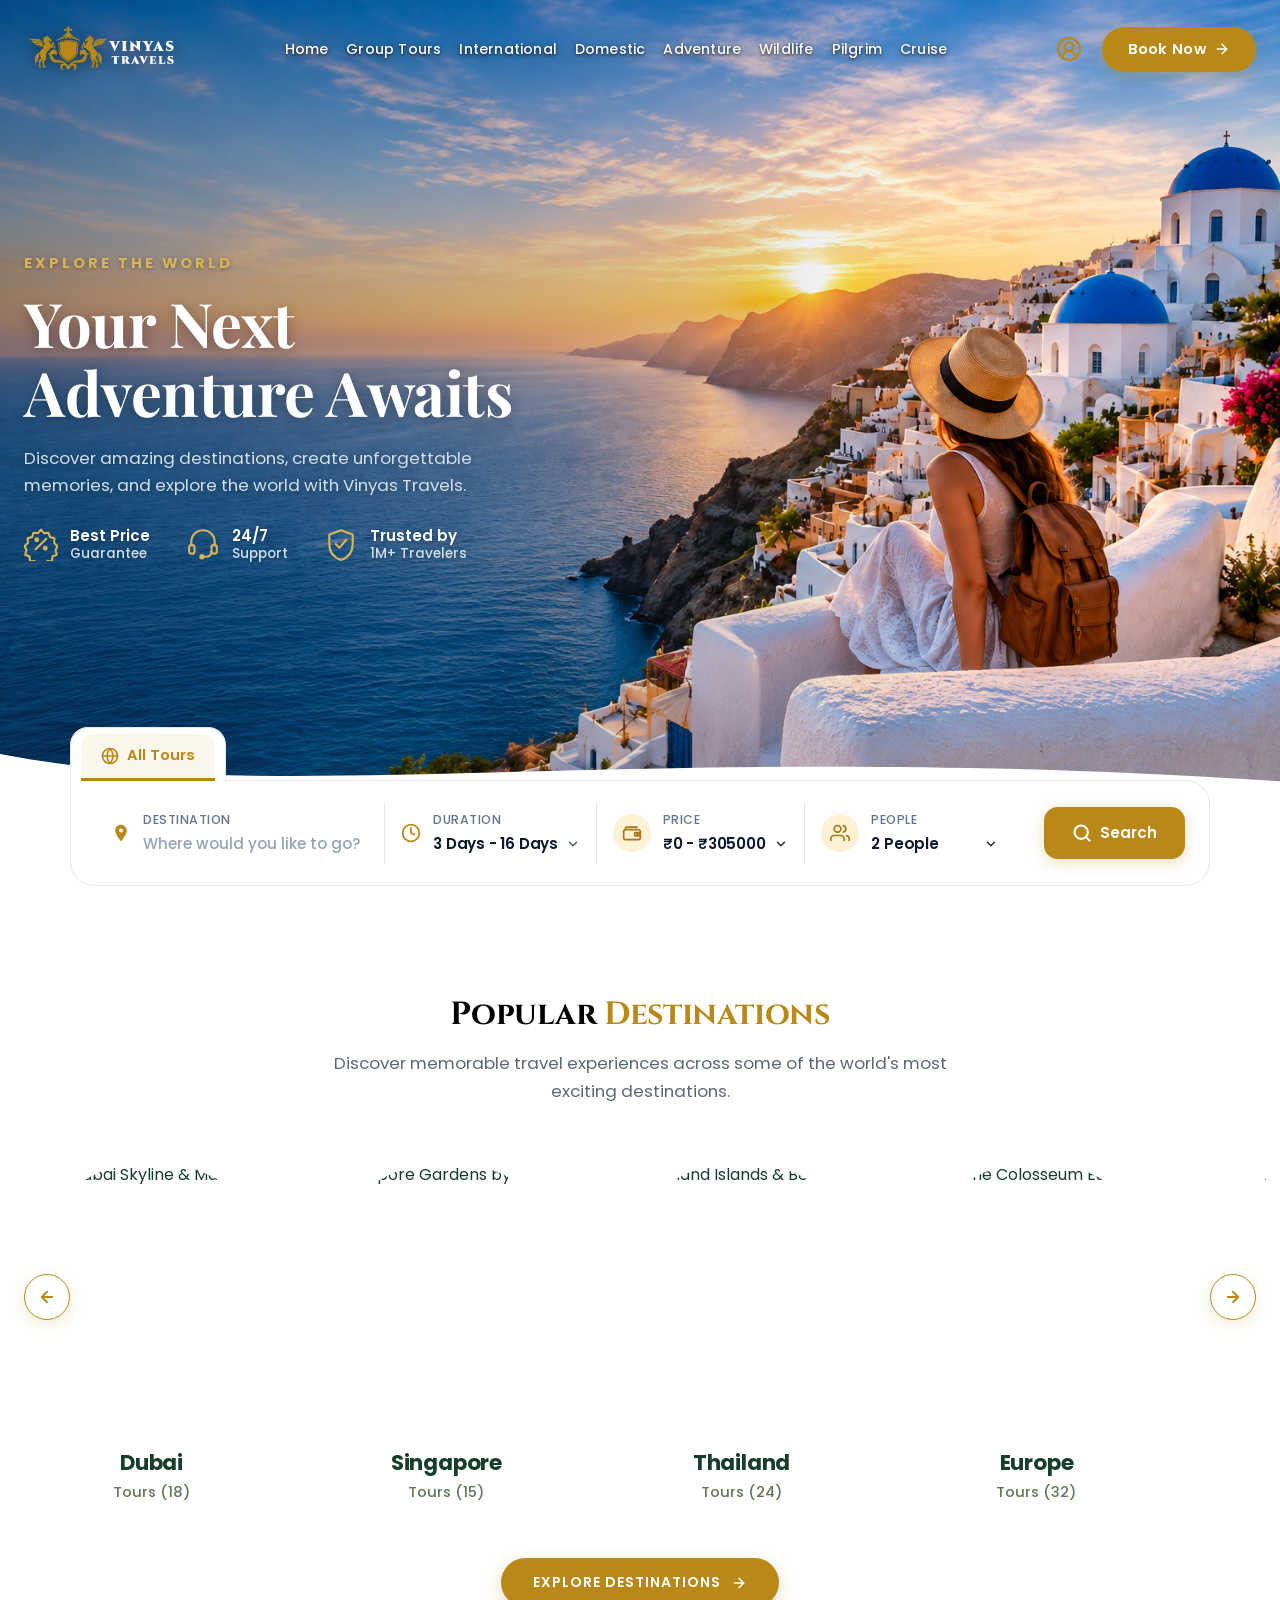
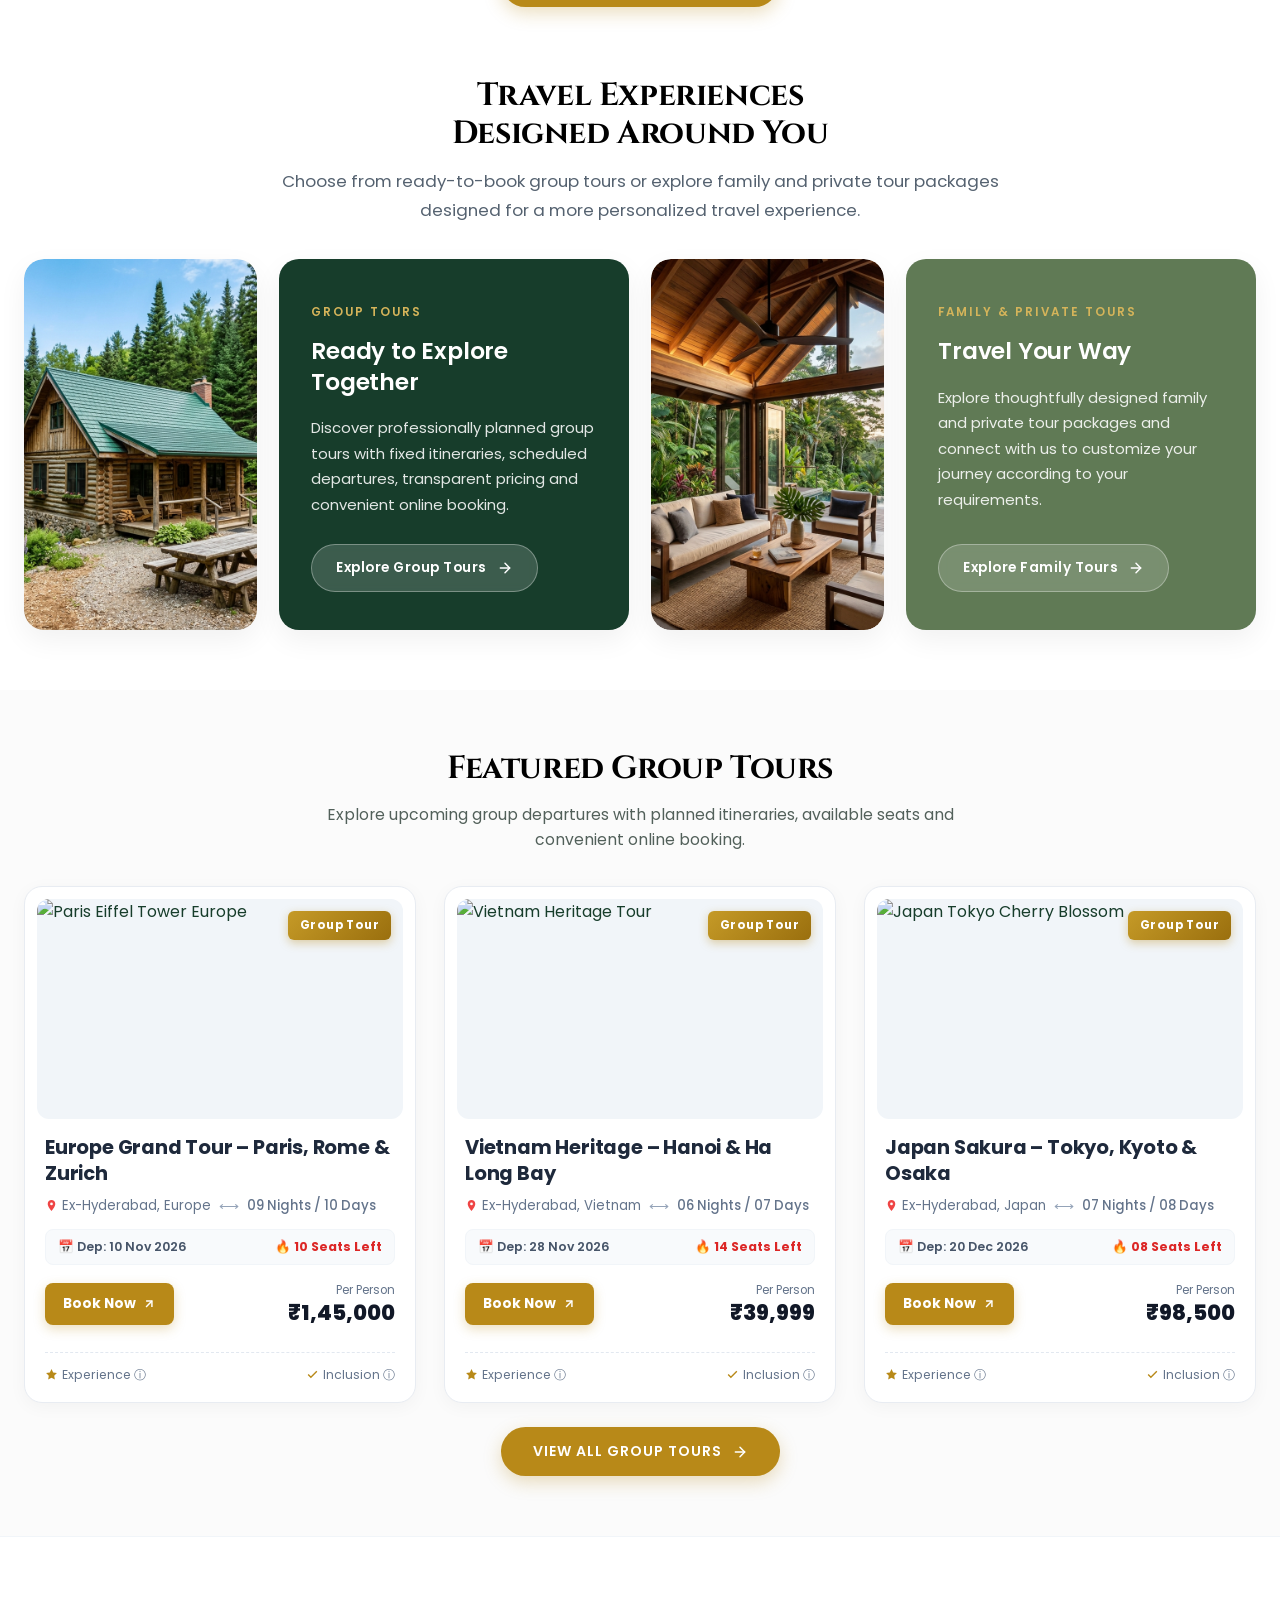
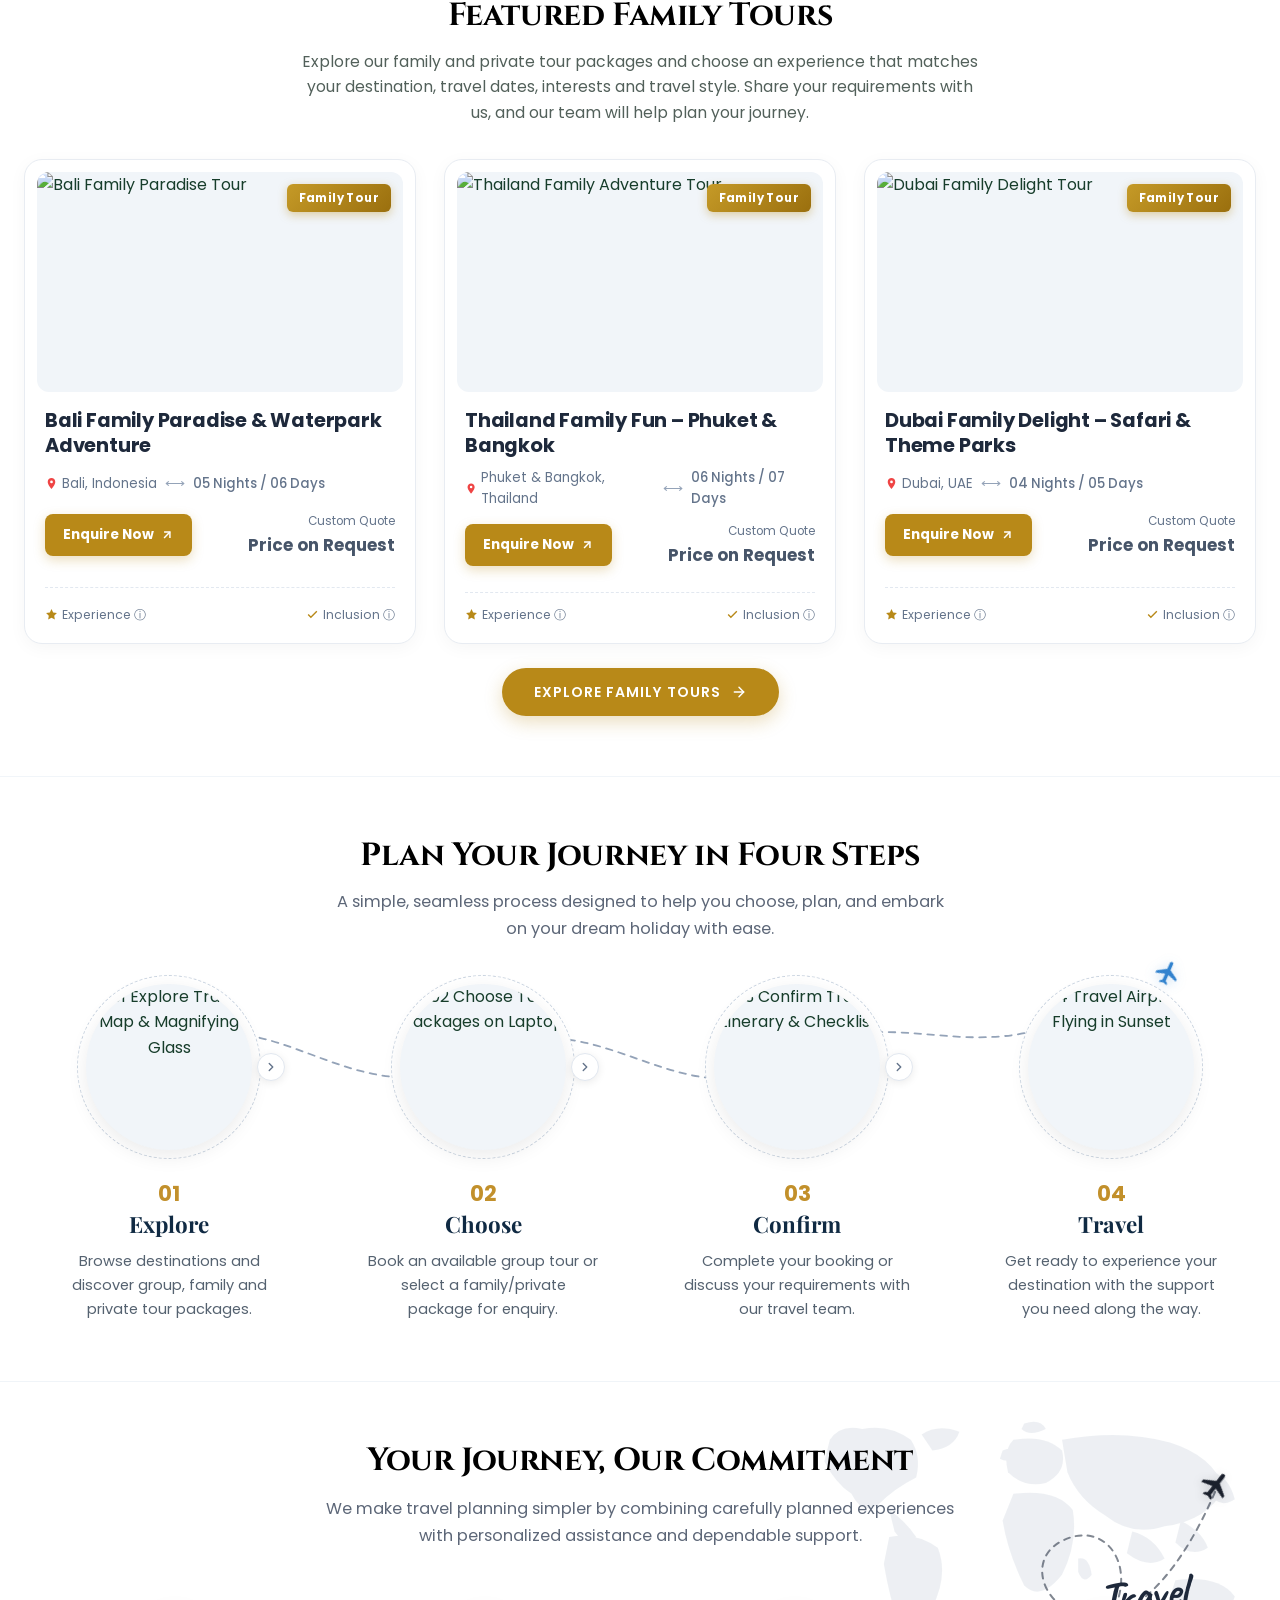
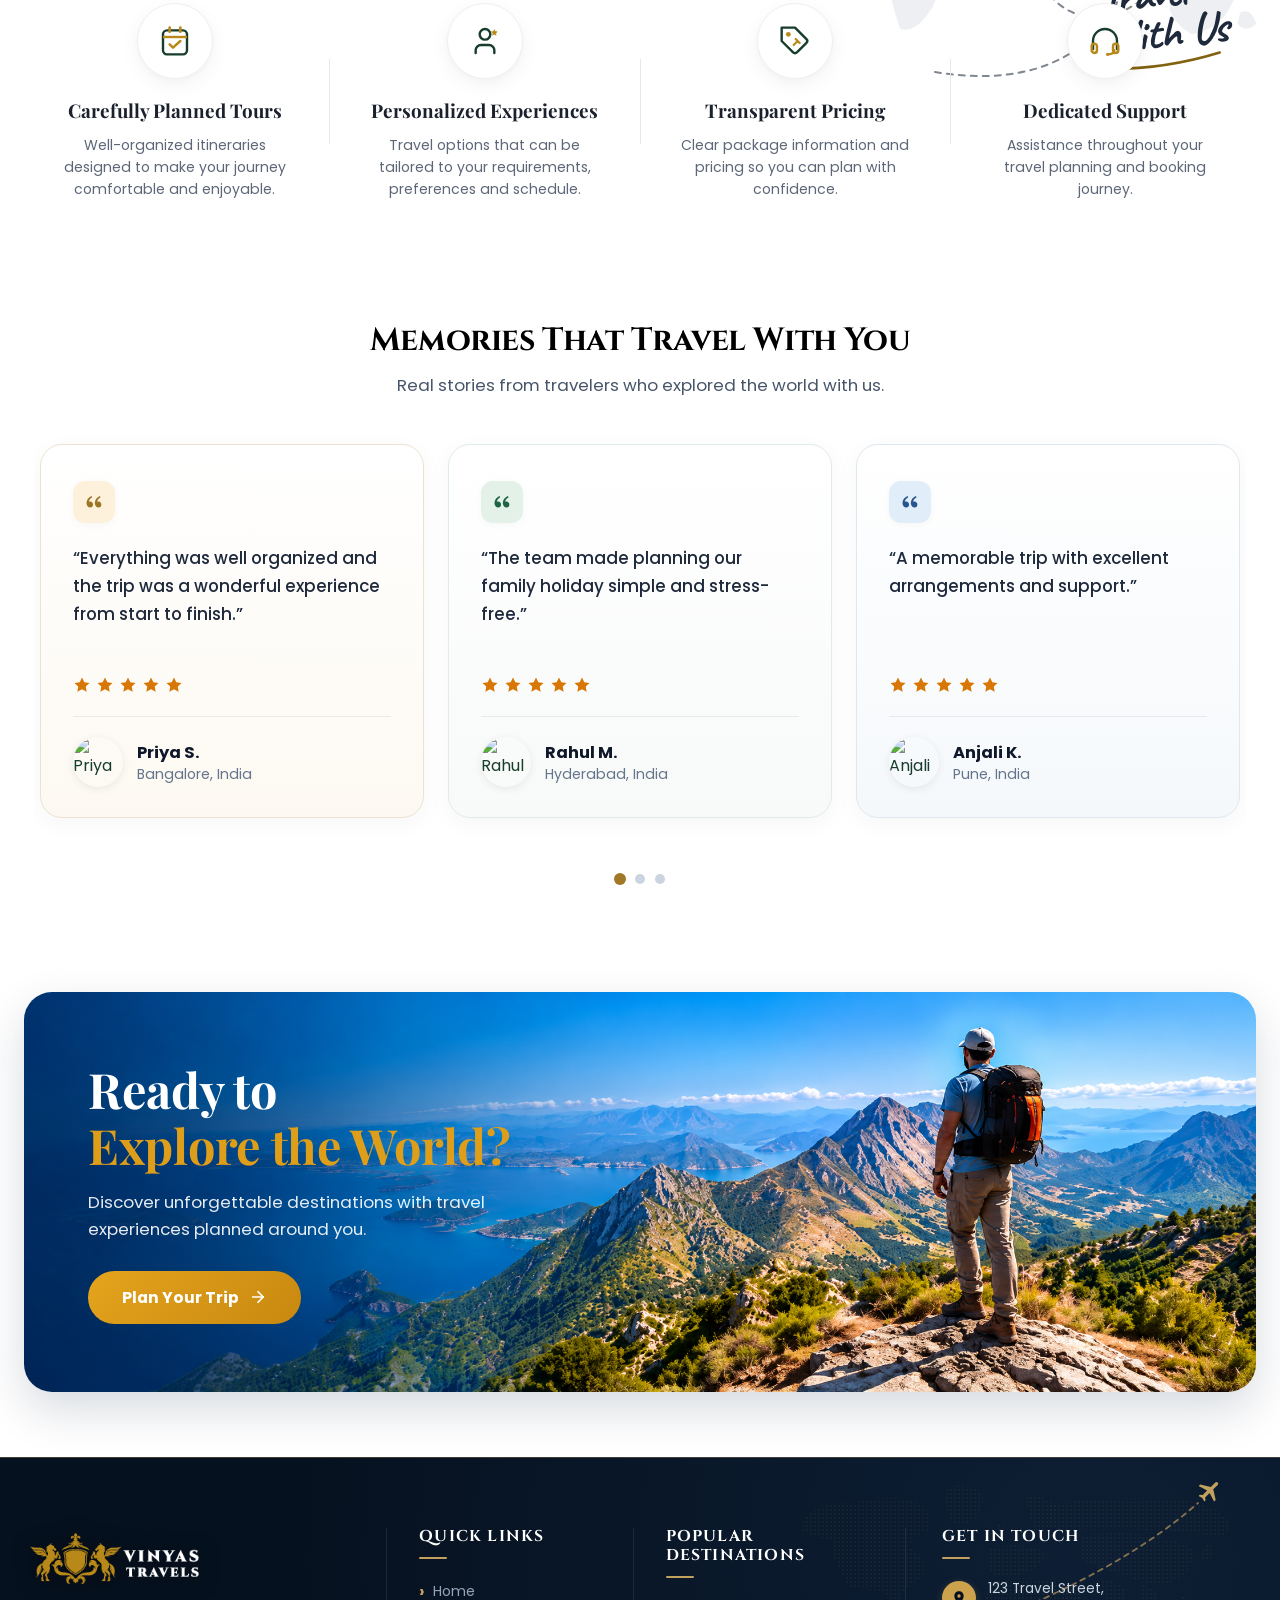
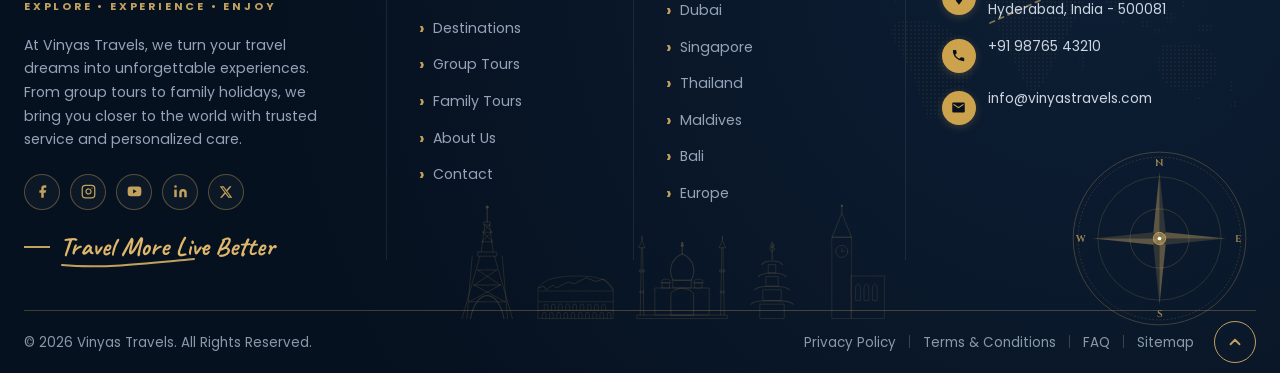
==== commit 666e3411: "listing page and details pages" ====
--- a/index.html
+++ b/index.html
@@ -21,7 +21,7 @@
   <link href="https://cdn.jsdelivr.net/npm/bootstrap@5.3.3/dist/css/bootstrap.min.css" rel="stylesheet">
 
   <!-- Master Stylesheet -->
-  <link rel="stylesheet" href="css/style.css?v=143">
+  <link rel="stylesheet" href="css/style.css?v=161">
 
   <!-- Favicon -->
   <link rel="icon" type="image/png" href="images/logo.png">
@@ -64,8 +64,7 @@
             <li><a href="#packages" class="nav-link" id="navLinkCruise">Cruise</a></li>
             <!-- Mobile Menubar Book Now Item -->
             <li class="mobile-menu-booknow-wrap">
-              <a href="#bookingModal" class="btn-mobile-menubar-book" id="menubarBookNowBtn"
-                onclick="if(window.openModal){window.openModal('bookingModal');const m=document.getElementById('navMenuWrap');if(m)m.classList.remove('open');const t=document.getElementById('mobileToggle');if(t)t.classList.remove('is-active');return false;}">
+              <a href="listing.html" class="btn-mobile-menubar-book" id="menubarBookNowBtn">
                 <span>Book Now</span>
                 <svg viewBox="0 0 24 24" width="16" height="16" fill="none" stroke="currentColor" stroke-width="2.2"
                   stroke-linecap="round" stroke-linejoin="round">
@@ -142,8 +141,7 @@
               </form>
 
               <div class="quick-signin-footer">
-                <a href="#bookingModal" class="quick-footer-link trigger-booking-modal"
-                  data-package="Custom Luxury Tour">
+                <a href="listing.html" class="quick-footer-link" id="quickBookLink">
                   <svg width="14" height="14" viewBox="0 0 24 24" fill="none" stroke="currentColor" stroke-width="2">
                     <rect x="3" y="4" width="18" height="18" rx="2" ry="2" />
                     <line x1="16" y1="2" x2="16" y2="6" />
@@ -164,8 +162,7 @@
           </div>
 
           <!-- Plan Your Trip Navy Pill Button -->
-          <a href="#bookingModal" class="btn-header-contact btn-plan-trip" id="headerContactBtn"
-            onclick="if(window.openModal){window.openModal('bookingModal');return false;}">
+          <a href="listing.html" class="btn-header-contact btn-plan-trip" id="headerContactBtn">
             <span>Book Now</span>
             <svg viewBox="0 0 24 24" width="16" height="16" fill="none" stroke="currentColor" stroke-width="2.2"
               stroke-linecap="round" stroke-linejoin="round">
@@ -333,7 +330,7 @@
   <div class="hero-search-console-wrap" id="heroExploreBarWrap">
     <div class="container hero-search-container">
       <div class="hero-search-inner">
-        <!-- 2 Stepped Tabs: All Tours (active), Group Tours -->
+        <!-- Tab: All Tours -->
         <div class="hero-tabs-header" role="tablist">
           <button type="button" class="hero-tab-btn active" data-type="All Tours" role="tab" aria-selected="true"
             onclick="switchHeroTab(this)">
@@ -346,21 +343,10 @@
             </svg>
             <span>All Tours</span>
           </button>
-          <button type="button" class="hero-tab-btn" data-type="Group Tours" role="tab" aria-selected="false"
-            onclick="switchHeroTab(this)">
-            <svg viewBox="0 0 24 24" width="18" height="18" fill="none" stroke="currentColor" stroke-width="2"
-              stroke-linecap="round" stroke-linejoin="round">
-              <path d="M17 21v-2a4 4 0 0 0-4-4H5a4 4 0 0 0-4 4v2"></path>
-              <circle cx="9" cy="7" r="4"></circle>
-              <path d="M23 21v-2a4 4 0 0 0-3-3.87"></path>
-              <path d="M16 3.13a4 4 0 0 1 0 7.75"></path>
-            </svg>
-            <span>Group Tours</span>
-          </button>
         </div>
 
         <!-- Main Search Form Card -->
-        <form class="hero-search-card" id="heroSearchForm">
+        <form class="hero-search-card" id="heroSearchForm" action="listing.html" method="GET">
           <div class="search-fields-grid">
             <!-- Col 1: Destination -->
             <div class="search-field-col search-col-destination" id="heroDestCol">
@@ -372,8 +358,8 @@
               </div>
               <div class="search-field-body">
                 <label for="heroDest" class="search-field-label">Destination</label>
-                <input type="text" class="search-field-input" id="heroDest" placeholder="Where would you like to go?"
-                  autocomplete="off" required>
+                <input type="text" class="search-field-input" id="heroDest" name="destination"
+                  placeholder="Where would you like to go?" autocomplete="off">
               </div>
             </div>
 
@@ -526,7 +512,106 @@
               </div>
             </div>
 
-            <!-- Col 4: Search Button -->
+            <!-- Col 4: Number of People / Travelers -->
+            <div class="search-field-col search-col-travelers" id="heroTravelersCol">
+              <div class="travelers-badge-icon" aria-hidden="true">
+                <svg viewBox="0 0 24 24" width="20" height="20" fill="none" stroke="#A87814" stroke-width="2"
+                  stroke-linecap="round" stroke-linejoin="round">
+                  <path d="M17 21v-2a4 4 0 0 0-4-4H5a4 4 0 0 0-4 4v2"></path>
+                  <circle cx="9" cy="7" r="4"></circle>
+                  <path d="M23 21v-2a4 4 0 0 0-3-3.87"></path>
+                  <path d="M16 3.13a4 4 0 0 1 0 7.75"></path>
+                </svg>
+              </div>
+              <div class="search-field-body">
+                <label class="search-field-label" for="travelersTriggerBtn">People</label>
+                <div class="travelers-selector-trigger" id="travelersTriggerBtn" role="button" tabindex="0"
+                  aria-haspopup="dialog" aria-expanded="false" title="Select number of people">
+                  <span class="travelers-display-text" id="travelersDisplayVal">2 People</span>
+                  <svg class="travelers-chevron-icon" id="travelersChevron" viewBox="0 0 24 24" width="14" height="14"
+                    fill="none" stroke="currentColor" stroke-width="2.5" stroke-linecap="round" stroke-linejoin="round">
+                    <polyline points="6 9 12 15 18 9"></polyline>
+                  </svg>
+                </div>
+                <!-- Hidden inputs for form submission -->
+                <input type="hidden" id="heroTravelersInput" name="travelers" value="2 People">
+                <input type="hidden" id="heroAdultsCount" name="adults" value="2">
+                <input type="hidden" id="heroChildrenCount" name="children" value="0">
+              </div>
+
+              <!-- Number of People Popover -->
+              <div class="travelers-range-popover" id="travelersRangePopover" role="dialog"
+                aria-label="Number of people selector">
+                <div class="travelers-popover-top">
+                  <div class="travelers-popover-badge" aria-hidden="true">
+                    <svg viewBox="0 0 24 24" width="18" height="18" fill="none" stroke="#A87814" stroke-width="2"
+                      stroke-linecap="round" stroke-linejoin="round">
+                      <path d="M17 21v-2a4 4 0 0 0-4-4H5a4 4 0 0 0-4 4v2"></path>
+                      <circle cx="9" cy="7" r="4"></circle>
+                      <path d="M23 21v-2a4 4 0 0 0-3-3.87"></path>
+                      <path d="M16 3.13a4 4 0 0 1 0 7.75"></path>
+                    </svg>
+                  </div>
+                  <span class="travelers-popover-title" id="travelersPopoverTitle">Number of People</span>
+                  <button type="button" class="travelers-popover-toggle-btn" id="travelersPopoverToggleBtn"
+                    aria-label="Close travelers popover">
+                    <svg viewBox="0 0 24 24" width="14" height="14" fill="none" stroke="currentColor" stroke-width="2.5"
+                      stroke-linecap="round" stroke-linejoin="round">
+                      <polyline points="18 15 12 9 6 15"></polyline>
+                    </svg>
+                  </button>
+                </div>
+
+                <!-- Adults Counter Row -->
+                <div class="guest-counter-item">
+                  <div class="guest-counter-text">
+                    <div class="guest-counter-label">Adults</div>
+                    <div class="guest-counter-sub">Age 12+ years</div>
+                  </div>
+                  <div class="guest-counter-btns">
+                    <button type="button" class="btn-guest-ctrl" id="btnAdultsMinus"
+                      aria-label="Decrease adults">&minus;</button>
+                    <span class="guest-count-val" id="adultsCountDisplay">2</span>
+                    <button type="button" class="btn-guest-ctrl" id="btnAdultsPlus"
+                      aria-label="Increase adults">&plus;</button>
+                  </div>
+                </div>
+
+                <!-- Children Counter Row -->
+                <div class="guest-counter-item">
+                  <div class="guest-counter-text">
+                    <div class="guest-counter-label">Children</div>
+                    <div class="guest-counter-sub">Age 2–11 years</div>
+                  </div>
+                  <div class="guest-counter-btns">
+                    <button type="button" class="btn-guest-ctrl" id="btnChildrenMinus"
+                      aria-label="Decrease children">&minus;</button>
+                    <span class="guest-count-val" id="childrenCountDisplay">0</span>
+                    <button type="button" class="btn-guest-ctrl" id="btnChildrenPlus"
+                      aria-label="Increase children">&plus;</button>
+                  </div>
+                </div>
+
+                <!-- Quick Presets -->
+                <div class="travelers-quick-presets">
+                  <button type="button" class="traveler-preset-chip" data-adults="1" data-children="0">Solo (1)</button>
+                  <button type="button" class="traveler-preset-chip active" data-adults="2" data-children="0">Couple
+                    (2)</button>
+                  <button type="button" class="traveler-preset-chip" data-adults="2" data-children="1">Family
+                    (3)</button>
+                  <button type="button" class="traveler-preset-chip" data-adults="4" data-children="0">Group
+                    (4+)</button>
+                </div>
+
+                <!-- Actions -->
+                <div class="travelers-popover-actions">
+                  <button type="button" class="travelers-reset-btn" id="travelersResetBtn">Reset</button>
+                  <button type="button" class="travelers-apply-btn" id="travelersApplyBtn">Apply</button>
+                </div>
+              </div>
+            </div>
+
+            <!-- Col 5: Search Button -->
             <div class="search-field-col search-col-submit">
               <button type="submit" class="hero-search-submit-btn" id="heroExploreBtn">
                 <svg viewBox="0 0 24 24" width="20" height="20" fill="none" stroke="currentColor" stroke-width="2.5"
@@ -563,6 +648,178 @@
     }
   </script>
 
+
+
+  <!-- =========================================================================
+       03. POPULAR DESTINATIONS SECTION (CIRCULAR CAROUSEL DESIGN)
+       ========================================================================= -->
+  <section class="section-block popular-dest-section" id="destinations">
+    <div class="container popular-dest-container">
+      <div class="section-header popular-dest-header">
+        <h2 class="popular-dest-title">Popular <span class="popular-dest-title-gold">Destinations</span></h2>
+        <p class="popular-dest-desc">
+          Discover memorable travel experiences across some of the world's most exciting destinations.
+        </p>
+      </div>
+
+      <!-- Circular Carousel Container with Left/Right Navigation -->
+      <div class="dest-carousel-wrapper">
+        <!-- Prev Button -->
+        <button type="button" class="dest-nav-btn prev" id="destPrevBtn" aria-label="Previous Destinations">
+          <svg viewBox="0 0 24 24" width="18" height="18" fill="none" stroke="currentColor" stroke-width="2.4"
+            stroke-linecap="round" stroke-linejoin="round">
+            <line x1="19" y1="12" x2="5" y2="12"></line>
+            <polyline points="12 19 5 12 12 5"></polyline>
+          </svg>
+        </button>
+
+        <!-- Carousel Track (8 Destinations in Agency Inventory) -->
+        <div class="dest-cards-track" id="destCardsTrack">
+          <!-- 1. Dubai -->
+          <a href="listing.html" class="dest-card-item" aria-label="Explore Dubai Tours">
+            <div class="dest-circle-wrap">
+              <img src="https://images.unsplash.com/photo-1512453979798-5ea266f8880c?q=80&w=600&auto=format&fit=crop"
+                alt="Dubai Skyline & Marina" class="dest-circle-img" loading="lazy">
+              <div class="dest-circle-overlay">
+                <span class="dest-overlay-title">Dubai</span>
+                <p class="dest-overlay-desc">Modern skyline, luxury desert safaris &amp; iconic shopping.</p>
+                <span class="dest-overlay-cta">View All Tours &rarr;</span>
+              </div>
+            </div>
+            <h3 class="dest-card-name">Dubai</h3>
+            <span class="dest-card-activities">Tours (18)</span>
+          </a>
+
+          <!-- 2. Singapore -->
+          <a href="listing.html" class="dest-card-item" aria-label="Explore Singapore Tours">
+            <div class="dest-circle-wrap">
+              <img src="https://images.unsplash.com/photo-1525625293386-3f8f99389edd?q=80&w=600&auto=format&fit=crop"
+                alt="Singapore Gardens by the Bay" class="dest-circle-img" loading="lazy">
+              <div class="dest-circle-overlay">
+                <span class="dest-overlay-title">Singapore</span>
+                <p class="dest-overlay-desc">Futurism meets lush gardens &amp; vibrant cultural charm.</p>
+                <span class="dest-overlay-cta">View All Tours &rarr;</span>
+              </div>
+            </div>
+            <h3 class="dest-card-name">Singapore</h3>
+            <span class="dest-card-activities">Tours (15)</span>
+          </a>
+
+          <!-- 3. Thailand -->
+          <a href="listing.html" class="dest-card-item" aria-label="Explore Thailand Tours">
+            <div class="dest-circle-wrap">
+              <img src="https://images.unsplash.com/photo-1552465011-b4e21bf6e79a?q=80&w=600&auto=format&fit=crop"
+                alt="Thailand Islands & Beaches" class="dest-circle-img" loading="lazy">
+              <div class="dest-circle-overlay">
+                <span class="dest-overlay-title">Thailand</span>
+                <p class="dest-overlay-desc">Golden temples, tropical islands &amp; street food wonders.</p>
+                <span class="dest-overlay-cta">View All Tours &rarr;</span>
+              </div>
+            </div>
+            <h3 class="dest-card-name">Thailand</h3>
+            <span class="dest-card-activities">Tours (24)</span>
+          </a>
+
+          <!-- 4. Europe -->
+          <a href="listing.html" class="dest-card-item" aria-label="Explore Europe Tours">
+            <div class="dest-circle-wrap">
+              <img src="https://images.unsplash.com/photo-1552832230-c0197dd311b5?q=80&w=600&auto=format&fit=crop"
+                alt="Rome Colosseum Europe" class="dest-circle-img" loading="lazy">
+              <div class="dest-circle-overlay">
+                <span class="dest-overlay-title">Europe</span>
+                <p class="dest-overlay-desc">Rich timeless history, alpine views &amp; romantic cities.</p>
+                <span class="dest-overlay-cta">View All Tours &rarr;</span>
+              </div>
+            </div>
+            <h3 class="dest-card-name">Europe</h3>
+            <span class="dest-card-activities">Tours (32)</span>
+          </a>
+
+          <!-- 5. Maldives -->
+          <a href="listing.html" class="dest-card-item" aria-label="Explore Maldives Tours">
+            <div class="dest-circle-wrap">
+              <img src="https://images.unsplash.com/photo-1514282401047-d79a71a590e8?q=80&w=600&auto=format&fit=crop"
+                alt="Maldives Overwater Resort" class="dest-circle-img" loading="lazy">
+              <div class="dest-circle-overlay">
+                <span class="dest-overlay-title">Maldives</span>
+                <p class="dest-overlay-desc">Pristine white beaches &amp; luxury overwater private villas.</p>
+                <span class="dest-overlay-cta">View All Tours &rarr;</span>
+              </div>
+            </div>
+            <h3 class="dest-card-name">Maldives</h3>
+            <span class="dest-card-activities">Tours (21)</span>
+          </a>
+
+          <!-- 6. Bali -->
+          <a href="listing.html" class="dest-card-item" aria-label="Explore Bali Tours">
+            <div class="dest-circle-wrap">
+              <img src="https://images.unsplash.com/photo-1537996194471-e657df975ab4?q=80&w=600&auto=format&fit=crop"
+                alt="Bali Lempuyang Temple Gates" class="dest-circle-img" loading="lazy">
+              <div class="dest-circle-overlay">
+                <span class="dest-overlay-title">Bali</span>
+                <p class="dest-overlay-desc">Serene emerald rice terraces, beaches &amp; sacred shrines.</p>
+                <span class="dest-overlay-cta">View All Tours &rarr;</span>
+              </div>
+            </div>
+            <h3 class="dest-card-name">Bali</h3>
+            <span class="dest-card-activities">Tours (19)</span>
+          </a>
+
+          <!-- 7. Malaysia -->
+          <a href="listing.html" class="dest-card-item" aria-label="Explore Malaysia Tours">
+            <div class="dest-circle-wrap">
+              <img src="https://images.unsplash.com/photo-1596422846543-75c6fc197f07?q=80&w=600&auto=format&fit=crop"
+                alt="Malaysia Petronas Towers" class="dest-circle-img" loading="lazy">
+              <div class="dest-circle-overlay">
+                <span class="dest-overlay-title">Malaysia</span>
+                <p class="dest-overlay-desc">Modern skylines, lush rainforests &amp; heritage towns.</p>
+                <span class="dest-overlay-cta">View All Tours &rarr;</span>
+              </div>
+            </div>
+            <h3 class="dest-card-name">Malaysia</h3>
+            <span class="dest-card-activities">Tours (16)</span>
+          </a>
+
+          <!-- 8. Australia -->
+          <a href="listing.html" class="dest-card-item" aria-label="Explore Australia Tours">
+            <div class="dest-circle-wrap">
+              <img src="https://images.unsplash.com/photo-1506973035872-a4ec16b8e8d9?q=80&w=600&auto=format&fit=crop"
+                alt="Australia Sydney Harbour" class="dest-circle-img" loading="lazy">
+              <div class="dest-circle-overlay">
+                <span class="dest-overlay-title">Australia</span>
+                <p class="dest-overlay-desc">Sun-kissed coasts, iconic harbors &amp; outback wonders.</p>
+                <span class="dest-overlay-cta">View All Tours &rarr;</span>
+              </div>
+            </div>
+            <h3 class="dest-card-name">Australia</h3>
+            <span class="dest-card-activities">Tours (22)</span>
+          </a>
+        </div>
+
+        <!-- Next Button -->
+        <button type="button" class="dest-nav-btn next" id="destNextBtn" aria-label="Next Destinations">
+          <svg viewBox="0 0 24 24" width="18" height="18" fill="none" stroke="currentColor" stroke-width="2.4"
+            stroke-linecap="round" stroke-linejoin="round">
+            <line x1="5" y1="12" x2="19" y2="12"></line>
+            <polyline points="12 5 19 12 12 19"></polyline>
+          </svg>
+        </button>
+      </div>
+
+      <!-- Bottom CTA: Explore Destinations -->
+      <div class="dest-cta-row">
+        <a href="listing.html" class="btn-explore-dest" id="btnExploreDestinations">
+          <span>Explore Destinations</span>
+          <svg viewBox="0 0 24 24" width="16" height="16" fill="none" stroke="currentColor" stroke-width="2.2"
+            stroke-linecap="round" stroke-linejoin="round">
+            <line x1="5" y1="12" x2="19" y2="12"></line>
+            <polyline points="12 5 19 12 12 19"></polyline>
+          </svg>
+        </a>
+      </div>
+    </div>
+  </section>
+
   <!-- =========================================================================
        02. EXPLORE OUR TOURS SECTION (FEATURED EXPERIENCES)
        ========================================================================= -->
@@ -597,7 +854,7 @@
             </p>
           </div>
           <div class="tour-card-content-bottom">
-            <a href="#bookingModal" class="tour-card-cta trigger-booking-modal" data-package="Group Tours">
+            <a href="listing.html" class="tour-card-cta">
               <span>Explore Group Tours</span>
               <svg viewBox="0 0 24 24" width="16" height="16" fill="none" stroke="currentColor" stroke-width="2.2"
                 stroke-linecap="round" stroke-linejoin="round">
@@ -625,7 +882,7 @@
             </p>
           </div>
           <div class="tour-card-content-bottom">
-            <a href="#bookingModal" class="tour-card-cta trigger-booking-modal" data-package="Family & Private Tours">
+            <a href="listing.html" class="tour-card-cta">
               <span>Explore Family Tours</span>
               <svg viewBox="0 0 24 24" width="16" height="16" fill="none" stroke="currentColor" stroke-width="2.2"
                 stroke-linecap="round" stroke-linejoin="round">
@@ -641,146 +898,6 @@
 
   </section>
 
-  <!-- =========================================================================
-       03. POPULAR DESTINATIONS SECTION (CIRCULAR CAROUSEL DESIGN)
-       ========================================================================= -->
-  <section class="section-block popular-dest-section" id="destinations">
-
-
-    <div class="container popular-dest-container">
-      <div class="section-header popular-dest-header">
-        <h2 class="popular-dest-title">Popular <span class="popular-dest-title-gold">Destinations</span></h2>
-        <p class="popular-dest-desc">
-          Discover memorable travel experiences across some of the world's most exciting destinations.
-        </p>
-      </div>
-
-      <!-- Circular Carousel Container with Left/Right Navigation -->
-      <div class="dest-carousel-wrapper">
-        <!-- Prev Button -->
-        <button type="button" class="dest-nav-btn prev" id="destPrevBtn" aria-label="Previous Destinations">
-          <svg viewBox="0 0 24 24" width="18" height="18" fill="none" stroke="currentColor" stroke-width="2.4"
-            stroke-linecap="round" stroke-linejoin="round">
-            <line x1="19" y1="12" x2="5" y2="12"></line>
-            <polyline points="12 19 5 12 12 5"></polyline>
-          </svg>
-        </button>
-
-        <!-- Carousel Track (8 Destinations in Agency Inventory) -->
-        <div class="dest-cards-track" id="destCardsTrack">
-          <!-- 1. Dubai -->
-          <div class="dest-card-item trigger-booking-modal" data-package="Dubai Luxury Holiday" role="button"
-            tabindex="0">
-            <div class="dest-circle-wrap">
-              <img src="https://images.unsplash.com/photo-1512453979798-5ea266f8880c?q=80&w=600&auto=format&fit=crop"
-                alt="Dubai Skyline & Marina" class="dest-circle-img" loading="lazy">
-            </div>
-            <h3 class="dest-card-name">Dubai</h3>
-            <span class="dest-card-activities">Tours (18)</span>
-          </div>
-
-          <!-- 2. Singapore -->
-          <div class="dest-card-item trigger-booking-modal" data-package="Singapore City & Sentosa Tour" role="button"
-            tabindex="0">
-            <div class="dest-circle-wrap">
-              <img src="https://images.unsplash.com/photo-1525625293386-3f8f99389edd?q=80&w=600&auto=format&fit=crop"
-                alt="Singapore Gardens by the Bay" class="dest-circle-img" loading="lazy">
-            </div>
-            <h3 class="dest-card-name">Singapore</h3>
-            <span class="dest-card-activities">Tours (15)</span>
-          </div>
-
-          <!-- 3. Thailand -->
-          <div class="dest-card-item trigger-booking-modal" data-package="Thailand Beach & Bangkok Explorer"
-            role="button" tabindex="0">
-            <div class="dest-circle-wrap">
-              <img src="https://images.unsplash.com/photo-1552465011-b4e21bf6e79a?q=80&w=600&auto=format&fit=crop"
-                alt="Thailand Islands & Beaches" class="dest-circle-img" loading="lazy">
-            </div>
-            <h3 class="dest-card-name">Thailand</h3>
-            <span class="dest-card-activities">Tours (24)</span>
-          </div>
-
-          <!-- 4. Europe -->
-          <div class="dest-card-item trigger-booking-modal" data-package="Grand Europe Heritage Tour" role="button"
-            tabindex="0">
-            <div class="dest-circle-wrap">
-              <img src="https://images.unsplash.com/photo-1552832230-c0197dd311b5?q=80&w=600&auto=format&fit=crop"
-                alt="Rome Colosseum Europe" class="dest-circle-img" loading="lazy">
-            </div>
-            <h3 class="dest-card-name">Europe</h3>
-            <span class="dest-card-activities">Tours (32)</span>
-          </div>
-
-          <!-- 5. Maldives -->
-          <div class="dest-card-item trigger-booking-modal" data-package="Maldives Island Luxury Resort" role="button"
-            tabindex="0">
-            <div class="dest-circle-wrap">
-              <img src="https://images.unsplash.com/photo-1514282401047-d79a71a590e8?q=80&w=600&auto=format&fit=crop"
-                alt="Maldives Overwater Resort" class="dest-circle-img" loading="lazy">
-            </div>
-            <h3 class="dest-card-name">Maldives</h3>
-            <span class="dest-card-activities">Tours (21)</span>
-          </div>
-
-          <!-- 6. Bali -->
-          <div class="dest-card-item trigger-booking-modal" data-package="Bali Tropical Paradise Tour" role="button"
-            tabindex="0">
-            <div class="dest-circle-wrap">
-              <img src="https://images.unsplash.com/photo-1537996194471-e657df975ab4?q=80&w=600&auto=format&fit=crop"
-                alt="Bali Lempuyang Temple Gates" class="dest-circle-img" loading="lazy">
-            </div>
-            <h3 class="dest-card-name">Bali</h3>
-            <span class="dest-card-activities">Tours (19)</span>
-          </div>
-
-          <!-- 7. Malaysia -->
-          <div class="dest-card-item trigger-booking-modal" data-package="Malaysia Discovery Tour" role="button"
-            tabindex="0">
-            <div class="dest-circle-wrap">
-              <img src="https://images.unsplash.com/photo-1596422846543-75c6fc197f07?q=80&w=600&auto=format&fit=crop"
-                alt="Malaysia Petronas Towers" class="dest-circle-img" loading="lazy">
-            </div>
-            <h3 class="dest-card-name">Malaysia</h3>
-            <span class="dest-card-activities">Tours (16)</span>
-          </div>
-
-          <!-- 8. Australia -->
-          <div class="dest-card-item trigger-booking-modal" data-package="Australia Highlights & Sydney" role="button"
-            tabindex="0">
-            <div class="dest-circle-wrap">
-              <img src="https://images.unsplash.com/photo-1506973035872-a4ec16b8e8d9?q=80&w=600&auto=format&fit=crop"
-                alt="Australia Sydney Harbour" class="dest-circle-img" loading="lazy">
-            </div>
-            <h3 class="dest-card-name">Australia</h3>
-            <span class="dest-card-activities">Tours (22)</span>
-          </div>
-        </div>
-
-        <!-- Next Button -->
-        <button type="button" class="dest-nav-btn next" id="destNextBtn" aria-label="Next Destinations">
-          <svg viewBox="0 0 24 24" width="18" height="18" fill="none" stroke="currentColor" stroke-width="2.4"
-            stroke-linecap="round" stroke-linejoin="round">
-            <line x1="5" y1="12" x2="19" y2="12"></line>
-            <polyline points="12 5 19 12 12 19"></polyline>
-          </svg>
-        </button>
-      </div>
-
-      <!-- Bottom CTA: Explore Destinations -->
-      <div class="dest-cta-row">
-        <a href="#bookingModal" class="btn-explore-dest trigger-booking-modal"
-          data-package="Popular International Destinations">
-          <span>Explore Destinations</span>
-          <svg viewBox="0 0 24 24" width="16" height="16" fill="none" stroke="currentColor" stroke-width="2.2"
-            stroke-linecap="round" stroke-linejoin="round">
-            <line x1="5" y1="12" x2="19" y2="12"></line>
-            <polyline points="12 5 19 12 12 19"></polyline>
-          </svg>
-        </a>
-      </div>
-    </div>
-  </section>
 
   <!-- =========================================================================
        04. FEATURED GROUP TOURS SECTION (SCREENSHOT MATCHING DESIGN)
@@ -795,46 +912,45 @@
       </div>
 
       <div class="pkg-cards-grid">
-        <!-- Group Tour Card 1: Dubai & Abu Dhabi -->
+        <!-- Group Tour Card 1: Europe Grand Tour -->
         <article class="pkg-card-item">
           <div class="pkg-img-wrap">
-            <img src="https://images.unsplash.com/photo-1512453979798-5ea266f8880c?q=80&w=800&auto=format&fit=crop"
-              alt="Dubai & Abu Dhabi Skyline" loading="lazy">
+            <img src="https://images.unsplash.com/photo-1502602898657-3e91760cbb34?q=80&w=800&auto=format&fit=crop"
+              alt="Paris Eiffel Tower Europe" loading="lazy">
             <div class="pkg-badges-wrap">
               <span class="badge-tour-type">Group Tour</span>
             </div>
           </div>
           <div class="pkg-body">
-            <h3 class="pkg-card-title">Dubai & Abu Dhabi Royal Tour</h3>
+            <h3 class="pkg-card-title">Europe Grand Tour – Paris, Rome & Zurich</h3>
             <div class="pkg-card-meta">
               <span class="pkg-meta-loc">
                 <svg width="13" height="13" viewBox="0 0 24 24" fill="currentColor">
                   <path
                     d="M12 2C8.13 2 5 5.13 5 9c0 5.25 7 13 7 13s7-7.75 7-13c0-3.87-3.13-7-7-7zm0 9.5a2.5 2.5 0 0 1 0-5 2.5 2.5 0 0 1 0 5z" />
                 </svg>
-                Ex-Hyderabad, UAE
+                Ex-Hyderabad, Europe
               </span>
               <span class="pkg-meta-arrow">⟷</span>
-              <span class="pkg-meta-dur">05 Nights / 06 Days</span>
+              <span class="pkg-meta-dur">09 Nights / 10 Days</span>
             </div>
             <div class="pkg-extra-info">
-              <span>📅 Dep: 15 Oct 2026</span>
-              <span class="seats-badge">🔥 08 Seats Left</span>
+              <span>📅 Dep: 10 Nov 2026</span>
+              <span class="seats-badge">🔥 10 Seats Left</span>
             </div>
             <div class="pkg-card-action-row">
               <div class="pkg-btn-wrap">
-                <button class="pkg-action-btn btn-gold trigger-booking-modal"
-                  data-package="Dubai & Abu Dhabi Group Tour">
+                <a href="listing.html" class="pkg-action-btn btn-gold">
                   <span>Book Now</span>
                   <svg width="14" height="14" viewBox="0 0 24 24" fill="none" stroke="currentColor" stroke-width="2.5">
                     <line x1="7" y1="17" x2="17" y2="7"></line>
                     <polyline points="7 7 17 7 17 17"></polyline>
                   </svg>
-                </button>
+                </a>
               </div>
               <div class="pkg-price-box">
                 <span class="pkg-price-label">Per Person</span>
-                <span class="pkg-price-val">₹38,500</span>
+                <span class="pkg-price-val">₹1,45,000</span>
               </div>
             </div>
             <div class="pkg-divider"></div>
@@ -851,45 +967,45 @@
           </div>
         </article>
 
-        <!-- Group Tour Card 2: Bali Paradise -->
+        <!-- Group Tour Card 2: Vietnam Heritage -->
         <article class="pkg-card-item">
           <div class="pkg-img-wrap">
-            <img src="https://images.unsplash.com/photo-1537996194471-e657df975ab4?q=80&w=800&auto=format&fit=crop"
-              alt="Bali Paradise Tour" loading="lazy">
+            <img src="https://images.unsplash.com/photo-1528360983277-13d401cdc186?q=80&w=800&auto=format&fit=crop"
+              alt="Vietnam Heritage Tour" loading="lazy">
             <div class="pkg-badges-wrap">
               <span class="badge-tour-type">Group Tour</span>
             </div>
           </div>
           <div class="pkg-body">
-            <h3 class="pkg-card-title">Bali Paradise & Nusa Penida</h3>
+            <h3 class="pkg-card-title">Vietnam Heritage – Hanoi & Ha Long Bay</h3>
             <div class="pkg-card-meta">
               <span class="pkg-meta-loc">
                 <svg width="13" height="13" viewBox="0 0 24 24" fill="currentColor">
                   <path
                     d="M12 2C8.13 2 5 5.13 5 9c0 5.25 7 13 7 13s7-7.75 7-13c0-3.87-3.13-7-7-7zm0 9.5a2.5 2.5 0 0 1 0-5 2.5 2.5 0 0 1 0 5z" />
                 </svg>
-                Ex-Hyderabad, Indonesia
+                Ex-Hyderabad, Vietnam
               </span>
               <span class="pkg-meta-arrow">⟷</span>
               <span class="pkg-meta-dur">06 Nights / 07 Days</span>
             </div>
             <div class="pkg-extra-info">
-              <span>📅 Dep: 22 Oct 2026</span>
-              <span class="seats-badge">🔥 12 Seats Left</span>
+              <span>📅 Dep: 28 Nov 2026</span>
+              <span class="seats-badge">🔥 14 Seats Left</span>
             </div>
             <div class="pkg-card-action-row">
               <div class="pkg-btn-wrap">
-                <button class="pkg-action-btn btn-gold trigger-booking-modal" data-package="Bali Paradise Group Tour">
+                <a href="listing.html" class="pkg-action-btn btn-gold">
                   <span>Book Now</span>
                   <svg width="14" height="14" viewBox="0 0 24 24" fill="none" stroke="currentColor" stroke-width="2.5">
                     <line x1="7" y1="17" x2="17" y2="7"></line>
                     <polyline points="7 7 17 7 17 17"></polyline>
                   </svg>
-                </button>
+                </a>
               </div>
               <div class="pkg-price-box">
                 <span class="pkg-price-label">Per Person</span>
-                <span class="pkg-price-val">₹42,999</span>
+                <span class="pkg-price-val">₹39,999</span>
               </div>
             </div>
             <div class="pkg-divider"></div>
@@ -906,46 +1022,45 @@
           </div>
         </article>
 
-        <!-- Group Tour Card 3: Thailand Wonders -->
+        <!-- Group Tour Card 3: Japan Sakura -->
         <article class="pkg-card-item">
           <div class="pkg-img-wrap">
-            <img src="https://images.unsplash.com/photo-1552465011-b4e21bf6e79a?q=80&w=800&auto=format&fit=crop"
-              alt="Thailand Beach Explorer" loading="lazy">
+            <img src="https://images.unsplash.com/photo-1540959733332-eab4deabeeaf?q=80&w=800&auto=format&fit=crop"
+              alt="Japan Tokyo Cherry Blossom" loading="lazy">
             <div class="pkg-badges-wrap">
               <span class="badge-tour-type">Group Tour</span>
             </div>
           </div>
           <div class="pkg-body">
-            <h3 class="pkg-card-title">Thailand Bangkok & Phuket Wonders</h3>
+            <h3 class="pkg-card-title">Japan Sakura – Tokyo, Kyoto & Osaka</h3>
             <div class="pkg-card-meta">
               <span class="pkg-meta-loc">
                 <svg width="13" height="13" viewBox="0 0 24 24" fill="currentColor">
                   <path
                     d="M12 2C8.13 2 5 5.13 5 9c0 5.25 7 13 7 13s7-7.75 7-13c0-3.87-3.13-7-7-7zm0 9.5a2.5 2.5 0 0 1 0-5 2.5 2.5 0 0 1 0 5z" />
                 </svg>
-                Ex-Hyderabad, Thailand
+                Ex-Hyderabad, Japan
               </span>
               <span class="pkg-meta-arrow">⟷</span>
-              <span class="pkg-meta-dur">05 Nights / 06 Days</span>
+              <span class="pkg-meta-dur">07 Nights / 08 Days</span>
             </div>
             <div class="pkg-extra-info">
-              <span>📅 Dep: 05 Nov 2026</span>
-              <span class="seats-badge">🔥 06 Seats Left</span>
+              <span>📅 Dep: 20 Dec 2026</span>
+              <span class="seats-badge">🔥 08 Seats Left</span>
             </div>
             <div class="pkg-card-action-row">
               <div class="pkg-btn-wrap">
-                <button class="pkg-action-btn btn-gold trigger-booking-modal"
-                  data-package="Thailand Wonders Group Tour">
+                <a href="listing.html" class="pkg-action-btn btn-gold">
                   <span>Book Now</span>
                   <svg width="14" height="14" viewBox="0 0 24 24" fill="none" stroke="currentColor" stroke-width="2.5">
                     <line x1="7" y1="17" x2="17" y2="7"></line>
                     <polyline points="7 7 17 7 17 17"></polyline>
                   </svg>
-                </button>
+                </a>
               </div>
               <div class="pkg-price-box">
                 <span class="pkg-price-label">Per Person</span>
-                <span class="pkg-price-val">₹34,500</span>
+                <span class="pkg-price-val">₹98,500</span>
               </div>
             </div>
             <div class="pkg-divider"></div>
@@ -965,7 +1080,7 @@
 
       <!-- CTA: View All Group Tours -->
       <div class="dest-cta-row">
-        <a href="#bookingModal" class="btn-explore-dest trigger-booking-modal" data-package="All Group Tours Calendar">
+        <a href="listing.html" class="btn-explore-dest" id="btnViewAllTours">
           <span>View All Group Tours</span>
           <svg viewBox="0 0 24 24" width="16" height="16" fill="none" stroke="currentColor" stroke-width="2.2"
             stroke-linecap="round" stroke-linejoin="round">
@@ -991,38 +1106,37 @@
       </div>
 
       <div class="pkg-cards-grid">
-        <!-- Family Tour Card 1: European Family Escape -->
+        <!-- Family Tour Card 1: Bali Family Paradise -->
         <article class="pkg-card-item">
           <div class="pkg-img-wrap">
-            <img src="https://images.unsplash.com/photo-1502602898657-3e91760cbb34?q=80&w=800&auto=format&fit=crop"
-              alt="European Family Escape" loading="lazy">
+            <img src="https://images.unsplash.com/photo-1537996194471-e657df975ab4?q=80&w=800&auto=format&fit=crop"
+              alt="Bali Family Paradise Tour" loading="lazy">
             <div class="pkg-badges-wrap">
               <span class="badge-tour-type">Family Tour</span>
             </div>
           </div>
           <div class="pkg-body">
-            <h3 class="pkg-card-title">European Family Escape (Swiss & Paris)</h3>
+            <h3 class="pkg-card-title">Bali Family Paradise & Waterpark Adventure</h3>
             <div class="pkg-card-meta">
               <span class="pkg-meta-loc">
                 <svg width="13" height="13" viewBox="0 0 24 24" fill="currentColor">
                   <path
                     d="M12 2C8.13 2 5 5.13 5 9c0 5.25 7 13 7 13s7-7.75 7-13c0-3.87-3.13-7-7-7zm0 9.5a2.5 2.5 0 0 1 0-5 2.5 2.5 0 0 1 0 5z" />
                 </svg>
-                Switzerland, France
+                Bali, Indonesia
               </span>
               <span class="pkg-meta-arrow">⟷</span>
-              <span class="pkg-meta-dur">10 Nights / 11 Days</span>
+              <span class="pkg-meta-dur">05 Nights / 06 Days</span>
             </div>
             <div class="pkg-card-action-row">
               <div class="pkg-btn-wrap">
-                <button class="pkg-action-btn btn-gold trigger-booking-modal"
-                  data-package="European Family Escape (Inquiry)">
+                <a href="listing.html" class="pkg-action-btn btn-gold">
                   <span>Enquire Now</span>
                   <svg width="14" height="14" viewBox="0 0 24 24" fill="none" stroke="currentColor" stroke-width="2.5">
                     <line x1="7" y1="17" x2="17" y2="7"></line>
                     <polyline points="7 7 17 7 17 17"></polyline>
                   </svg>
-                </button>
+                </a>
               </div>
               <div class="pkg-price-box">
                 <span class="pkg-price-label">Custom Quote</span>
@@ -1044,38 +1158,37 @@
           </div>
         </article>
 
-        <!-- Family Tour Card 2: Maldives Private Island -->
+        <!-- Family Tour Card 2: Thailand Family Adventure -->
         <article class="pkg-card-item">
           <div class="pkg-img-wrap">
-            <img src="https://images.unsplash.com/photo-1514282401047-d79a71a590e8?q=80&w=800&auto=format&fit=crop"
-              alt="Maldives Private Island Retreat" loading="lazy">
+            <img src="https://images.unsplash.com/photo-1552465011-b4e21bf6e79a?q=80&w=800&auto=format&fit=crop"
+              alt="Thailand Family Adventure Tour" loading="lazy">
             <div class="pkg-badges-wrap">
               <span class="badge-tour-type">Family Tour</span>
             </div>
           </div>
           <div class="pkg-body">
-            <h3 class="pkg-card-title">Maldives Private Island & Villa Getaway</h3>
+            <h3 class="pkg-card-title">Thailand Family Fun – Phuket & Bangkok</h3>
             <div class="pkg-card-meta">
               <span class="pkg-meta-loc">
                 <svg width="13" height="13" viewBox="0 0 24 24" fill="currentColor">
                   <path
                     d="M12 2C8.13 2 5 5.13 5 9c0 5.25 7 13 7 13s7-7.75 7-13c0-3.87-3.13-7-7-7zm0 9.5a2.5 2.5 0 0 1 0-5 2.5 2.5 0 0 1 0 5z" />
                 </svg>
-                South Atoll, Maldives
+                Phuket & Bangkok, Thailand
               </span>
               <span class="pkg-meta-arrow">⟷</span>
-              <span class="pkg-meta-dur">04 Nights / 05 Days</span>
+              <span class="pkg-meta-dur">06 Nights / 07 Days</span>
             </div>
             <div class="pkg-card-action-row">
               <div class="pkg-btn-wrap">
-                <button class="pkg-action-btn btn-gold trigger-booking-modal"
-                  data-package="Maldives Private Island (Inquiry)">
+                <a href="listing.html" class="pkg-action-btn btn-gold">
                   <span>Enquire Now</span>
                   <svg width="14" height="14" viewBox="0 0 24 24" fill="none" stroke="currentColor" stroke-width="2.5">
                     <line x1="7" y1="17" x2="17" y2="7"></line>
                     <polyline points="7 7 17 7 17 17"></polyline>
                   </svg>
-                </button>
+                </a>
               </div>
               <div class="pkg-price-box">
                 <span class="pkg-price-label">Custom Quote</span>
@@ -1097,38 +1210,37 @@
           </div>
         </article>
 
-        <!-- Family Tour Card 3: Singapore & Sentosa -->
+        <!-- Family Tour Card 3: Dubai Family Delight -->
         <article class="pkg-card-item">
           <div class="pkg-img-wrap">
-            <img src="https://images.unsplash.com/photo-1525625293386-3f8f99389edd?q=80&w=800&auto=format&fit=crop"
-              alt="Singapore & Sentosa Family Fun" loading="lazy">
+            <img src="https://images.unsplash.com/photo-1512453979798-5ea266f8880c?q=80&w=800&auto=format&fit=crop"
+              alt="Dubai Family Delight Tour" loading="lazy">
             <div class="pkg-badges-wrap">
               <span class="badge-tour-type">Family Tour</span>
             </div>
           </div>
           <div class="pkg-body">
-            <h3 class="pkg-card-title">Singapore & Sentosa Family Fun Explorer</h3>
+            <h3 class="pkg-card-title">Dubai Family Delight – Safari & Theme Parks</h3>
             <div class="pkg-card-meta">
               <span class="pkg-meta-loc">
                 <svg width="13" height="13" viewBox="0 0 24 24" fill="currentColor">
                   <path
                     d="M12 2C8.13 2 5 5.13 5 9c0 5.25 7 13 7 13s7-7.75 7-13c0-3.87-3.13-7-7-7zm0 9.5a2.5 2.5 0 0 1 0-5 2.5 2.5 0 0 1 0 5z" />
                 </svg>
-                Singapore, Sentosa Island
+                Dubai, UAE
               </span>
               <span class="pkg-meta-arrow">⟷</span>
-              <span class="pkg-meta-dur">05 Nights / 06 Days</span>
+              <span class="pkg-meta-dur">04 Nights / 05 Days</span>
             </div>
             <div class="pkg-card-action-row">
               <div class="pkg-btn-wrap">
-                <button class="pkg-action-btn btn-gold trigger-booking-modal"
-                  data-package="Singapore Family Fun (Inquiry)">
+                <a href="listing.html" class="pkg-action-btn btn-gold">
                   <span>Enquire Now</span>
                   <svg width="14" height="14" viewBox="0 0 24 24" fill="none" stroke="currentColor" stroke-width="2.5">
                     <line x1="7" y1="17" x2="17" y2="7"></line>
                     <polyline points="7 7 17 7 17 17"></polyline>
                   </svg>
-                </button>
+                </a>
               </div>
               <div class="pkg-price-box">
                 <span class="pkg-price-label">Custom Quote</span>
@@ -1153,8 +1265,7 @@
 
       <!-- CTA: Explore Family Tours -->
       <div class="dest-cta-row">
-        <a href="#bookingModal" class="btn-explore-dest trigger-booking-modal"
-          data-package="Custom Family Holiday Inquiry">
+        <a href="listing.html" class="btn-explore-dest" id="btnViewFamilyTours">
           <span>Explore Family Tours</span>
           <svg viewBox="0 0 24 24" width="16" height="16" fill="none" stroke="currentColor" stroke-width="2.2"
             stroke-linecap="round" stroke-linejoin="round">
@@ -1776,48 +1887,35 @@
   <div id="contact"></div>
 
   <!-- =========================================================================
-       11. FINAL CTA (EXACT MOCKUP: WHERE WILL YOUR NEXT JOURNEY TAKE YOU?)
+       11. FINAL CTA (DISCOVER NEW PLACES, CREATE LASTING MEMORIES BANNER)
        ========================================================================= -->
   <section class="final-cta-section" id="finalCta">
     <div class="container final-cta-container">
-      <div class="final-cta-content">
-        <!-- Headline -->
-        <h2 class="final-cta-headline">
-          Where Will Your Next<br>
-          <span class="gold-highlight">Journey</span> Take You?
-        </h2>
-
-        <!-- Description -->
-        <p class="final-cta-narrative">
-          Explore our group tours or tell us about your ideal family holiday. Let's start planning your next
-          unforgettable journey.
-        </p>
-
-        <!-- CTA Buttons Row -->
-        <div class="final-cta-buttons-row">
-          <a href="#packages" class="btn-cta-explore-group">
-            <span>Explore Group Tours</span>
-            <svg viewBox="0 0 24 24" width="16" height="16" fill="none" stroke="currentColor" stroke-width="2.2"
-              stroke-linecap="round" stroke-linejoin="round">
-              <line x1="5" y1="12" x2="19" y2="12"></line>
-              <polyline points="12 5 19 12 12 19"></polyline>
-            </svg>
-          </a>
-          <a href="#contact" class="btn-cta-plan-trip">
-            <span>Plan Your Trip</span>
-            <svg viewBox="0 0 24 24" width="16" height="16" fill="none" stroke="currentColor" stroke-width="2.2"
-              stroke-linecap="round" stroke-linejoin="round">
-              <line x1="5" y1="12" x2="19" y2="12"></line>
-              <polyline points="12 5 19 12 12 19"></polyline>
-            </svg>
-          </a>
-        </div>
-
-        <!-- Bottom Tagline -->
-        <div class="final-cta-bottom-tagline">
-          <span class="cta-tagline-line"></span>
-          <span class="cta-tagline-text">IT'S TIME FOR A NEW STORY</span>
-          <span class="cta-tagline-line"></span>
+      <div class="discover-banner-card" style="background-image: url('images/image.png');">
+        <!-- Content on left -->
+        <div class="discover-banner-content">
+          <!-- Headline -->
+          <h2 class="discover-banner-title">
+            Ready to<br>
+            <span class="gold-highlight">Explore the World?</span>
+          </h2>
+
+          <!-- Narrative description -->
+          <p class="discover-banner-desc">
+            Discover unforgettable destinations with travel experiences planned around you.
+          </p>
+
+          <!-- Action Button -->
+          <div class="discover-cta-row">
+            <a href="listing.html" class="btn-discover-explore">
+              <span>Plan Your Trip</span>
+              <svg viewBox="0 0 24 24" width="18" height="18" fill="none" stroke="currentColor" stroke-width="2.3"
+                stroke-linecap="round" stroke-linejoin="round">
+                <line x1="5" y1="12" x2="19" y2="12"></line>
+                <polyline points="12 5 19 12 12 19"></polyline>
+              </svg>
+            </a>
+          </div>
         </div>
       </div>
     </div>
@@ -2197,54 +2295,6 @@
        MODALS
        ========================================================================= -->
 
-  <!-- 1. Booking Modal -->
-  <div class="modal-backdrop" id="bookingModal">
-    <div class="modal-card">
-      <button class="modal-close-btn" aria-label="Close modal">&times;</button>
-      <div class="modal-header">
-        <h3 class="modal-title">Book Your Tour</h3>
-        <p class="modal-subtitle">Reserve with Vinyas Travels &bull; Instant Confirmation Support</p>
-      </div>
-      <form id="bookingForm">
-        <div class="form-group">
-          <label for="bookingTourInput">Selected Package / Tour</label>
-          <input type="text" id="bookingTourInput" value="Golden Triangle Heritage Royal Tour" required>
-        </div>
-        <div class="form-grid">
-          <div class="form-group">
-            <label for="bookingName">Full Name *</label>
-            <input type="text" id="bookingName" placeholder="Your name" required>
-          </div>
-          <div class="form-group">
-            <label for="bookingPhone">Phone *</label>
-            <input type="tel" id="bookingPhone" placeholder="+91 9876543210" required>
-          </div>
-        </div>
-        <div class="form-grid">
-          <div class="form-group">
-            <label for="bookingDeparture">Departure Date</label>
-            <input type="date" id="bookingDeparture" required>
-          </div>
-          <div class="form-group">
-            <label for="bookingTravelers">Travelers Count</label>
-            <select id="bookingTravelers">
-              <option>1 Adult</option>
-              <option selected>2 Adults (Couple)</option>
-              <option>Family (2 Adults + 1 Child)</option>
-              <option>Family (2 Adults + 2 Children)</option>
-              <option>Group (5+ Travelers)</option>
-            </select>
-          </div>
-        </div>
-        <div class="form-group">
-          <label for="bookingNotes">Special Requests (Optional)</label>
-          <textarea id="bookingNotes" rows="2"
-            placeholder="Vegetarian meals, pickup location, hotel tier..."></textarea>
-        </div>
-        <button type="submit" class="btn-gold-submit" id="confirmBookingBtn">Confirm Reservation Inquiry</button>
-      </form>
-    </div>
-  </div>
 
   <!-- 2. Search Modal -->
   <div class="modal-backdrop" id="searchModal">
@@ -2310,7 +2360,7 @@
   <script src="https://cdn.jsdelivr.net/npm/bootstrap@5.3.3/dist/js/bootstrap.bundle.min.js"></script>
 
   <!-- JavaScript -->
-  <script src="js/main.js?v=26"></script>
+  <script src="js/main.js?v=29"></script>
 </body>
 
 </html>
--- a/css/style.css
+++ b/css/style.css
@@ -88,6 +88,14 @@
   transition: color var(--transition-fast);
 }
 
+dl,
+ol,
+ul {
+  margin-top: 0;
+  margin-bottom: 0 !important;
+  padding-left: 0;
+}
+
 ul {
   list-style: none;
 }
@@ -240,6 +248,9 @@
   display: flex;
   align-items: center;
   gap: clamp(10px, 1.4vw, 22px);
+  margin: 0;
+  padding: 0;
+  margin-bottom: 0 !important;
 }
 
 .nav-link {
@@ -954,7 +965,7 @@
 
 .search-fields-grid {
   display: grid;
-  grid-template-columns: 2fr 1.25fr 1.25fr auto;
+  grid-template-columns: 1.6fr 1.15fr 1.15fr 1.15fr auto;
   align-items: center;
   gap: 0;
 }
@@ -1472,8 +1483,8 @@
 .price-val-label {
   font-family: var(--font-main);
   font-size: 0.95rem;
-  font-weight: 700;
-  color: #173d2b;
+  font-weight: 800;
+  color: #0b2540;
 }
 
 .price-quick-presets {
@@ -1546,6 +1557,268 @@
 
 @media (max-width: 991px) {
   .price-range-popover {
+    left: 0;
+    right: auto;
+    width: 100%;
+  }
+}
+
+/* =========================================================================
+   TRAVELERS / NUMBER OF PEOPLE SELECTOR & POPOVER
+   ========================================================================= */
+.travelers-badge-icon {
+  width: 38px;
+  height: 38px;
+  border-radius: 50%;
+  background: #fdf1d6;
+  display: flex;
+  align-items: center;
+  justify-content: center;
+  flex-shrink: 0;
+}
+
+.travelers-badge-icon svg {
+  color: #a87814;
+  stroke: #a87814;
+}
+
+.travelers-selector-trigger {
+  display: flex;
+  align-items: center;
+  justify-content: space-between;
+  gap: 8px;
+  cursor: pointer;
+  width: 100%;
+  outline: none;
+  user-select: none;
+}
+
+.travelers-display-text {
+  font-family: var(--font-main);
+  font-size: 0.95rem;
+  font-weight: 600;
+  color: #0a192f;
+  white-space: nowrap;
+  letter-spacing: -0.2px;
+}
+
+.travelers-chevron-icon {
+  color: #1e293b;
+  transition: transform 0.25s cubic-bezier(0.16, 1, 0.3, 1);
+  flex-shrink: 0;
+}
+
+.travelers-selector-trigger[aria-expanded="true"] .travelers-chevron-icon,
+.search-col-travelers.is-active .travelers-chevron-icon {
+  transform: rotate(180deg);
+}
+
+.travelers-range-popover {
+  position: absolute;
+  top: calc(100% + 14px);
+  right: 0;
+  width: 320px;
+  max-width: calc(100vw - 32px);
+  background: #ffffff;
+  border-radius: 14px;
+  box-shadow: 0 14px 38px rgba(23, 61, 43, 0.12), 0 4px 14px rgba(184, 137, 24, 0.08);
+  border: 1px solid #e7dfcc;
+  padding: 18px 20px 20px;
+  z-index: 1200;
+  display: none;
+  opacity: 0;
+  transform: translateY(-8px);
+  transition: opacity 0.22s ease, transform 0.22s ease;
+  pointer-events: none;
+}
+
+.travelers-range-popover.show {
+  display: block;
+  opacity: 1;
+  transform: translateY(0);
+  pointer-events: auto;
+}
+
+.travelers-popover-top {
+  display: flex;
+  align-items: center;
+  gap: 12px;
+  margin-bottom: 14px;
+  padding-bottom: 2px;
+}
+
+.travelers-popover-badge {
+  width: 32px;
+  height: 32px;
+  border-radius: 50%;
+  background: #fdf1d6;
+  display: flex;
+  align-items: center;
+  justify-content: center;
+  flex-shrink: 0;
+}
+
+.travelers-popover-badge svg {
+  stroke: #a87814;
+}
+
+.travelers-popover-title {
+  font-family: var(--font-main);
+  font-size: 1.05rem;
+  font-weight: 600;
+  color: #173d2b;
+  letter-spacing: -0.2px;
+  flex-grow: 1;
+}
+
+.travelers-popover-toggle-btn {
+  background: transparent;
+  border: none;
+  cursor: pointer;
+  color: #374151;
+  padding: 4px;
+  display: inline-flex;
+  align-items: center;
+  justify-content: center;
+  border-radius: 4px;
+  transition: background 0.15s ease, color 0.15s ease;
+}
+
+.travelers-popover-toggle-btn:hover {
+  background: #f6eedd;
+  color: #b88918;
+}
+
+.guest-counter-item {
+  display: flex;
+  align-items: center;
+  justify-content: space-between;
+  padding: 10px 0;
+  border-bottom: 1px solid #f1f5f9;
+}
+
+.guest-counter-label {
+  font-size: 0.92rem;
+  font-weight: 600;
+  color: #1e293b;
+}
+
+.guest-counter-sub {
+  font-size: 0.76rem;
+  color: #64748b;
+}
+
+.guest-counter-btns {
+  display: flex;
+  align-items: center;
+  gap: 10px;
+}
+
+.btn-guest-ctrl {
+  width: 30px;
+  height: 30px;
+  border-radius: 50%;
+  border: 1px solid #cbd5e1;
+  background: #ffffff;
+  color: #1e293b;
+  font-size: 1.1rem;
+  font-weight: 600;
+  display: flex;
+  align-items: center;
+  justify-content: center;
+  cursor: pointer;
+  transition: all 0.15s ease;
+  line-height: 1;
+}
+
+.btn-guest-ctrl:hover:not(:disabled) {
+  border-color: #b88918;
+  color: #b88918;
+  background: #fdf8eb;
+}
+
+.btn-guest-ctrl:disabled {
+  opacity: 0.4;
+  cursor: not-allowed;
+}
+
+.guest-count-val {
+  font-size: 0.95rem;
+  font-weight: 700;
+  color: #173d2b;
+  width: 20px;
+  text-align: center;
+}
+
+.travelers-quick-presets {
+  display: flex;
+  flex-wrap: wrap;
+  gap: 6px;
+  margin: 14px 0 16px;
+  padding-top: 4px;
+}
+
+.traveler-preset-chip {
+  background: #f8fafc;
+  border: 1px solid #e2e8f0;
+  border-radius: 20px;
+  padding: 4px 10px;
+  font-size: 0.76rem;
+  font-weight: 600;
+  color: #475569;
+  cursor: pointer;
+  transition: all 0.15s ease;
+}
+
+.traveler-preset-chip:hover,
+.traveler-preset-chip.active {
+  background: #fbf6ec;
+  border-color: #b88918;
+  color: #b88918;
+}
+
+.travelers-popover-actions {
+  display: flex;
+  justify-content: space-between;
+  align-items: center;
+  padding-top: 10px;
+  border-top: 1px solid #f1f5f9;
+}
+
+.travelers-reset-btn {
+  background: none;
+  border: none;
+  color: #64748b;
+  font-size: 0.84rem;
+  font-weight: 600;
+  cursor: pointer;
+  padding: 6px 10px;
+  border-radius: 6px;
+  transition: color 0.15s ease;
+}
+
+.travelers-reset-btn:hover {
+  color: #b88918;
+}
+
+.travelers-apply-btn {
+  background: #173d2b;
+  color: #ffffff;
+  border: none;
+  border-radius: 8px;
+  padding: 6px 16px;
+  font-size: 0.85rem;
+  font-weight: 600;
+  cursor: pointer;
+  transition: background 0.15s ease;
+}
+
+.travelers-apply-btn:hover {
+  background: #b88918;
+}
+
+@media (max-width: 991px) {
+  .travelers-range-popover {
     left: 0;
     right: auto;
     width: 100%;
@@ -3148,7 +3421,7 @@
 .explore-tours-section {
   position: relative;
   background-color: #ffffff;
-  padding: 60px 0;
+  padding: 38px 0 60px;
   overflow: hidden;
 }
 
@@ -3371,7 +3644,7 @@
 
 @media (max-width: 680px) {
   .explore-tours-section {
-    padding: 45px 0;
+    padding: 30px 0 45px;
   }
 
 
@@ -3398,7 +3671,7 @@
 .popular-dest-section {
   position: relative;
   background-color: #ffffff;
-  padding: 60px 0;
+  padding: 60px 0 32px;
   overflow: hidden;
 }
 
@@ -3442,7 +3715,7 @@
 }
 
 .popular-dest-title-gold {
-  color: #000000;
+  color: var(--brand-gold);
   font-family: inherit;
 }
 
@@ -3470,14 +3743,14 @@
   height: 46px;
   border-radius: 50%;
   background-color: #ffffff;
-  border: 1px solid #e2e8f0;
-  color: #1a1a1a;
+  border: 1.5px solid var(--brand-gold);
+  color: var(--brand-gold);
   display: inline-flex;
   align-items: center;
   justify-content: center;
   cursor: pointer;
   z-index: 10;
-  box-shadow: 0 4px 14px rgba(0, 0, 0, 0.09);
+  box-shadow: 0 4px 14px rgba(184, 137, 24, 0.18);
   transition: all 0.25s ease;
 }
 
@@ -3490,17 +3763,17 @@
 }
 
 .dest-nav-btn:hover {
-  background-color: #ffffff;
+  background-color: var(--brand-gold);
   border-color: var(--brand-gold);
-  color: var(--brand-gold);
-  box-shadow: 0 6px 18px rgba(184, 137, 24, 0.25);
+  color: #ffffff;
+  box-shadow: 0 6px 18px rgba(184, 137, 24, 0.35);
   transform: translateY(-50%) scale(1.08);
 }
 
 /* Track of Circular Cards */
 .dest-cards-track {
   display: flex;
-  gap: 28px;
+  gap: 20px;
   overflow-x: auto;
   scroll-behavior: smooth;
   scroll-snap-type: x mandatory;
@@ -3516,34 +3789,40 @@
 
 /* Individual Destination Card */
 .dest-card-item {
-  flex: 0 0 calc(25% - 21px);
-  min-width: 220px;
+  flex: 0 0 calc(25% - 15px);
+  min-width: 275px;
   scroll-snap-align: start;
   text-align: center;
   cursor: pointer;
   transition: transform 0.35s cubic-bezier(0.16, 1, 0.3, 1);
   user-select: none;
+  text-decoration: none;
+  color: inherit;
+  display: block;
 }
 
 .dest-card-item:hover {
   transform: translateY(-6px);
 }
 
-/* Circular Image Container */
+/* Circular Image Container (Matching Reference Screenshot Height & Size) */
 .dest-circle-wrap {
-  width: 218px;
-  height: 218px;
+  position: relative;
+  width: 275px;
+  height: 275px;
   margin: 0 auto 16px;
   border-radius: 50%;
   overflow: hidden;
-  box-shadow: 0 8px 24px rgba(0, 0, 0, 0.08);
-  border: 4px solid var(--white);
-  transition: border-color 0.3s ease, box-shadow 0.3s ease;
-}
-
-.dest-card-item:hover .dest-circle-wrap {
-  border-color: var(--brand-green);
-  box-shadow: 0 14px 34px rgba(23, 61, 43, 0.22);
+  border: 3.5px solid transparent;
+  box-shadow: none;
+  transition: border-color 0.35s ease, transform 0.35s ease;
+}
+
+.dest-card-item:hover .dest-circle-wrap,
+.dest-card-item:focus-within .dest-circle-wrap,
+.dest-card-item:focus-visible .dest-circle-wrap {
+  border-color: var(--brand-gold, #b88918);
+  box-shadow: none;
 }
 
 .dest-circle-img {
@@ -3555,8 +3834,92 @@
   transition: transform 0.55s cubic-bezier(0.16, 1, 0.3, 1);
 }
 
-.dest-card-item:hover .dest-circle-img {
+.dest-card-item:hover .dest-circle-img,
+.dest-card-item:focus-within .dest-circle-img {
   transform: scale(1.08);
+}
+
+/* Dedicated Circular Hover Overlay (rgba(0, 0, 0, 0.65)) */
+.dest-circle-overlay {
+  position: absolute;
+  inset: 0;
+  width: 100%;
+  height: 100%;
+  border-radius: 50%;
+  background-color: rgba(0, 0, 0, 0.65);
+  display: flex;
+  flex-direction: column;
+  align-items: center;
+  justify-content: center;
+  text-align: center;
+  padding: 18px 20px;
+  opacity: 0;
+  visibility: hidden;
+  transform: scale(0.94);
+  transition: opacity 0.35s cubic-bezier(0.16, 1, 0.3, 1),
+    transform 0.35s cubic-bezier(0.16, 1, 0.3, 1),
+    visibility 0.35s ease;
+  pointer-events: none;
+  z-index: 2;
+  box-sizing: border-box;
+}
+
+.dest-card-item:hover .dest-circle-overlay,
+.dest-card-item:focus-visible .dest-circle-overlay,
+.dest-card-item:focus-within .dest-circle-overlay,
+.dest-card-item.active .dest-circle-overlay,
+.dest-circle-wrap:hover .dest-circle-overlay {
+  opacity: 1;
+  visibility: visible;
+  transform: scale(1);
+}
+
+.dest-overlay-title {
+  font-family: var(--font-royal, 'Cinzel', Georgia, serif);
+  font-size: 1.28rem;
+  font-weight: 700;
+  color: #ffffff;
+  margin: 0 0 6px 0;
+  line-height: 1.2;
+  letter-spacing: 0.5px;
+  text-shadow: 0 2px 6px rgba(0, 0, 0, 0.6);
+}
+
+.dest-overlay-desc {
+  font-family: var(--font-main, 'Poppins', sans-serif);
+  font-size: 0.84rem;
+  line-height: 1.4;
+  color: rgba(255, 255, 255, 0.92);
+  margin: 0 0 12px 0;
+  max-width: 210px;
+  text-shadow: 0 1px 4px rgba(0, 0, 0, 0.7);
+}
+
+.dest-overlay-cta {
+  font-family: var(--font-main, 'Poppins', sans-serif);
+  font-size: 0.85rem;
+  font-weight: 600;
+  color: var(--light-gold, #d5b45a);
+  display: inline-flex;
+  align-items: center;
+  gap: 4px;
+  letter-spacing: 0.3px;
+  text-decoration: none;
+  cursor: pointer;
+  pointer-events: auto;
+  text-shadow: 0 1px 4px rgba(0, 0, 0, 0.7);
+  transition: color 0.2s ease, transform 0.2s ease;
+}
+
+.dest-card-item:hover .dest-overlay-cta,
+.dest-card-item:focus-visible .dest-overlay-cta {
+  color: var(--brand-gold, #b88918);
+  transform: translateX(3px);
+}
+
+.dest-overlay-cta:hover {
+  color: #ffffff !important;
+  text-decoration: underline;
 }
 
 /* Destination Name & Activities */
@@ -3584,7 +3947,7 @@
 
 /* Bottom CTA Row */
 .dest-cta-row {
-  margin-top: 36px;
+  margin-top: 24px;
   text-align: center;
 }
 
@@ -3625,17 +3988,18 @@
 @media (max-width: 1080px) {
   .dest-card-item {
     flex: 0 0 calc(33.333% - 19px);
+    min-width: 240px;
   }
 
   .dest-circle-wrap {
-    width: 200px;
-    height: 200px;
+    width: 240px;
+    height: 240px;
   }
 }
 
 @media (max-width: 768px) {
   .popular-dest-section {
-    padding: 45px 0;
+    padding: 45px 0 15px;
   }
 
   .popular-dest-container {
@@ -3644,11 +4008,32 @@
 
   .dest-card-item {
     flex: 0 0 calc(50% - 14px);
+    min-width: 190px;
   }
 
   .dest-circle-wrap {
-    width: 160px;
-    height: 160px;
+    width: 190px;
+    height: 190px;
+  }
+
+  .dest-circle-overlay {
+    padding: 12px 14px;
+  }
+
+  .dest-overlay-title {
+    font-size: 1.08rem;
+    margin-bottom: 3px;
+  }
+
+  .dest-overlay-desc {
+    font-size: 0.72rem;
+    line-height: 1.25;
+    margin-bottom: 6px;
+    max-width: 150px;
+  }
+
+  .dest-overlay-cta {
+    font-size: 0.75rem;
   }
 
   .dest-cards-track {
@@ -3660,11 +4045,25 @@
 @media (max-width: 520px) {
   .dest-card-item {
     flex: 0 0 75%;
+    min-width: 220px;
   }
 
   .dest-circle-wrap {
-    width: 175px;
-    height: 175px;
+    width: 220px;
+    height: 220px;
+  }
+
+  .dest-circle-overlay {
+    padding: 14px 16px;
+  }
+
+  .dest-overlay-title {
+    font-size: 1.12rem;
+  }
+
+  .dest-overlay-desc {
+    font-size: 0.75rem;
+    max-width: 160px;
   }
 }
 
@@ -3753,19 +4152,14 @@
 }
 
 .badge-tour-type {
-  background: #1f342b;
+  background: linear-gradient(135deg, #c59a27 0%, #9a6f0e 100%);
   color: #ffffff;
   font-size: 0.72rem;
   font-weight: 700;
   padding: 5px 12px;
   border-radius: 6px;
-  box-shadow: 0 2px 8px rgba(31, 52, 43, 0.28);
+  box-shadow: 0 3px 10px rgba(184, 137, 24, 0.38);
   letter-spacing: 0.4px;
-}
-
-#family-tours .badge-tour-type {
-  background: #556b4a;
-  box-shadow: 0 2px 8px rgba(85, 107, 74, 0.28);
 }
 
 /* Card Body */
@@ -5595,244 +5989,186 @@
 }
 
 /* ==========================================================================
-   11. FINAL CTA SECTION (EXACT MOCKUP: WHERE WILL YOUR NEXT JOURNEY TAKE YOU?)
+   11. FINAL CTA SECTION (WHY TRAVEL WITH US - SIMPLE & MODERN BANNER)
    ========================================================================== */
 
 .final-cta-section {
   position: relative;
-  min-height: 480px;
-  background-color: #ffffff;
-  background-image:
-    linear-gradient(to right, #ffffff 0%, #ffffff 35%, rgba(255, 255, 255, 0.95) 45%, rgba(255, 255, 255, 0.45) 54%, rgba(255, 255, 255, 0) 62%),
-    url('../images/ChatGPT Image Sep 19, 2026, 01_49_05 PM.png');
-  background-repeat: no-repeat;
-  background-position: right center;
-  background-size: cover;
-  display: flex;
-  align-items: center;
-  padding: 60px 0 55px;
-  overflow: hidden;
+  padding: 48px 0 65px;
 }
 
 .final-cta-container {
   position: relative;
   z-index: 5;
-}
-
-.final-cta-content {
-  max-width: 520px;
-}
-
-.final-cta-headline {
-  font-family: 'Cinzel', 'Oswald', Georgia, serif;
-  font-size: clamp(1.75rem, 2.5vw, 2.25rem);
-  font-weight: 700;
-  line-height: 1.15;
-  letter-spacing: -0.5px;
-  color: #000000;
+  max-width: 1220px;
+  margin: 0 auto;
+  padding: 0 20px;
+}
+
+/* Discover New Places Panoramic Banner (Exact Reference Match) */
+.discover-banner-card {
+  position: relative;
+  border-radius: 28px;
+  overflow: hidden;
+  min-height: 400px;
+  display: flex;
+  align-items: center;
+  background-color: #04223d;
+  background-image: url('../images/image.png');
+  background-repeat: no-repeat;
+  background-position: center right;
+  background-size: cover;
+  box-shadow: 0 18px 45px rgba(4, 34, 61, 0.16);
+  transition: transform 0.3s ease, box-shadow 0.3s ease;
+}
+
+.discover-banner-card:hover {
+  box-shadow: 0 22px 55px rgba(4, 34, 61, 0.22);
+}
+
+.discover-banner-content {
+  position: relative;
+  z-index: 2;
+  padding: 56px 64px;
+  max-width: 640px;
+}
+
+/* Top Kicker Row */
+.discover-kicker-row {
+  display: inline-flex;
+  align-items: center;
+  gap: 12px;
   margin-bottom: 16px;
 }
 
-.final-cta-headline .gold-highlight {
-  color: #000000;
-}
-
-.final-cta-narrative {
-  font-family: var(--font-main);
-  font-size: 0.96rem;
-  font-weight: 400;
-  line-height: 1.6;
-  color: #334155;
-  margin-bottom: 24px;
-  max-width: 480px;
-}
-
-/* CTA Buttons Row - Compact Height & Width */
-.final-cta-buttons-row {
-  display: flex;
-  align-items: center;
-  gap: 14px;
-  flex-wrap: wrap;
-  margin-bottom: 28px;
-}
-
-.btn-cta-explore-group {
-  background: #9e7424;
-  color: #ffffff;
-  font-family: var(--font-main);
-  font-size: 0.84rem;
-  font-weight: 700;
-  letter-spacing: 0.5px;
-  text-transform: none;
-  padding: 11px 22px;
-  border-radius: 7px;
-  display: inline-flex;
-  align-items: center;
-  gap: 8px;
-  text-decoration: none;
-  transition: all 0.22s ease;
-  box-shadow: 0 4px 15px rgba(158, 116, 36, 0.25);
-  border: 1.5px solid #9e7424;
-}
-
-.btn-cta-explore-group:hover {
-  background: #87621c;
-  border-color: #87621c;
-  color: #ffffff;
-  transform: translateY(-2px);
-  box-shadow: 0 8px 22px rgba(158, 116, 36, 0.35);
-}
-
-.btn-cta-plan-trip {
-  background: #ffffff;
-  color: #0c1b33;
-  font-family: var(--font-main);
-  font-size: 0.84rem;
-  font-weight: 700;
-  letter-spacing: 0.5px;
-  text-transform: none;
-  padding: 11px 22px;
-  border-radius: 7px;
-  display: inline-flex;
-  align-items: center;
-  gap: 8px;
-  text-decoration: none;
-  transition: all 0.22s ease;
-  border: 1.5px solid #9e7424;
-  box-shadow: 0 2px 8px rgba(0, 0, 0, 0.04);
-}
-
-.btn-cta-plan-trip:hover {
-  background: #fdfaf4;
-  color: #9e7424;
-  transform: translateY(-2px);
-  box-shadow: 0 6px 18px rgba(0, 0, 0, 0.08);
-}
-
-/* 3 Feature Pillars - Stacked vertically matching exact mockup */
-.final-cta-pillars-row {
-  display: flex;
-  align-items: center;
-  gap: 32px;
-  margin-bottom: 44px;
-}
-
-.final-cta-pillar-item {
-  display: flex;
-  flex-direction: column;
-  align-items: center;
-  text-align: center;
-  gap: 10px;
-}
-
-.pillar-icon-badge {
-  width: 56px;
-  height: 56px;
-  border-radius: 50%;
-  background: #fcf8f0;
-  border: 1.5px solid rgba(162, 119, 39, 0.35);
-  display: inline-flex;
-  align-items: center;
-  justify-content: center;
-  flex-shrink: 0;
-  transition: all 0.25s ease;
-}
-
-.final-cta-pillar-item:hover .pillar-icon-badge {
-  transform: translateY(-3px);
-  border-color: #9e7424;
-  box-shadow: 0 4px 12px rgba(158, 116, 36, 0.15);
-}
-
-.pillar-label {
-  font-family: var(--font-main);
-  font-size: 0.88rem;
-  font-weight: 600;
-  color: #0c1b33;
-  line-height: 1.28;
-  text-align: center;
-}
-
-.pillar-divider {
-  width: 1px;
-  height: 44px;
-  background-color: #e2e8f0;
-  align-self: center;
-}
-
-/* Bottom Tagline with flanking gold lines */
-.final-cta-bottom-tagline {
-  display: inline-flex;
-  align-items: center;
-  gap: 16px;
-}
-
-.cta-tagline-line {
-  width: 54px;
-  height: 1.5px;
-  background: #a27727;
-  border-radius: 1px;
-}
-
-.cta-tagline-text {
-  font-family: var(--font-main);
+.discover-kicker-line {
+  display: inline-block;
+  width: 32px;
+  height: 3px;
+  background-color: var(--brand-gold, #df9e19);
+  border-radius: 2px;
+}
+
+.discover-kicker-text {
+  font-family: var(--font-main, 'Poppins', sans-serif);
   font-size: 0.82rem;
   font-weight: 700;
-  letter-spacing: 3.2px;
+  letter-spacing: 2.2px;
+  color: #ffffff;
   text-transform: uppercase;
-  color: #0c1b33;
-  white-space: nowrap;
-}
-
-/* Responsive */
+}
+
+/* Headline */
+.discover-banner-title {
+  font-family: 'Playfair Display', Georgia, serif;
+  font-size: clamp(2.2rem, 3.8vw, 3.25rem);
+  font-weight: 700;
+  color: #ffffff;
+  line-height: 1.15;
+  letter-spacing: -0.3px;
+  margin: 0 0 16px 0;
+}
+
+.discover-banner-title .gold-highlight {
+  color: #df9e19;
+  font-family: inherit;
+}
+
+/* Description */
+.discover-banner-desc {
+  font-family: var(--font-main, 'Poppins', sans-serif);
+  font-size: 1.05rem;
+  line-height: 1.6;
+  color: rgba(255, 255, 255, 0.9);
+  max-width: 490px;
+  margin: 0 0 28px 0;
+}
+
+/* CTA Button */
+.discover-cta-row {
+  display: flex;
+  align-items: center;
+}
+
+.btn-discover-explore {
+  display: inline-flex;
+  align-items: center;
+  gap: 10px;
+  background: linear-gradient(135deg, #e5a41c 0%, #c88810 100%);
+  color: #ffffff !important;
+  font-family: var(--font-main, 'Poppins', sans-serif);
+  font-size: 0.98rem;
+  font-weight: 700;
+  padding: 14px 34px;
+  border-radius: 9999px;
+  text-decoration: none;
+  box-shadow: none;
+  transition: all 0.25s ease;
+}
+
+.btn-discover-explore svg {
+  transition: transform 0.25s ease;
+}
+
+.btn-discover-explore:hover {
+  background: linear-gradient(135deg, #f0b028 0%, #d89416 100%);
+  transform: translateY(-2px);
+  box-shadow: none;
+}
+
+.btn-discover-explore:hover svg {
+  transform: translateX(4px);
+}
+
+/* Responsive Rules */
 @media (max-width: 991px) {
+  .discover-banner-card {
+    min-height: 360px;
+    background-image: linear-gradient(90deg, rgba(4, 34, 61, 0.95) 0%, rgba(6, 53, 94, 0.9) 55%, rgba(6, 53, 94, 0.5) 100%),
+      url('../images/image.png');
+    background-position: center right;
+  }
+
+  .discover-banner-content {
+    padding: 44px 36px;
+    max-width: 520px;
+  }
+}
+
+@media (max-width: 640px) {
   .final-cta-section {
-    background-image:
-      linear-gradient(to bottom, #ffffff 0%, rgba(255, 255, 255, 0.95) 55%, rgba(255, 255, 255, 0.8) 100%),
-      url('../images/ChatGPT Image Sep 19, 2026, 01_49_05 PM.png');
-    padding: 70px 0;
-  }
-
-  .final-cta-content {
-    max-width: 100%;
-  }
-}
-
-@media (max-width: 600px) {
-  .final-cta-buttons-row {
-    flex-direction: column;
-    align-items: stretch;
-  }
-
-  .final-cta-pillars-row {
-    gap: 16px;
-    justify-content: space-between;
-  }
-
-  .pillar-divider {
-    height: 32px;
-  }
-
-  .pillar-label {
-    font-size: 0.78rem;
-  }
-
-  .pillar-icon-badge {
-    width: 48px;
-    height: 48px;
-  }
-
-  .final-cta-bottom-tagline {
+    padding: 35px 0 55px;
+  }
+
+  .final-cta-container {
+    padding: 0 16px;
+  }
+
+  .discover-banner-card {
+    border-radius: 20px;
+    background-image: linear-gradient(180deg, rgba(4, 34, 61, 0.95) 0%, rgba(6, 53, 94, 0.92) 65%, rgba(6, 53, 94, 0.75) 100%),
+      url('../images/image.png');
+    background-position: center;
+  }
+
+  .discover-banner-content {
+    padding: 36px 24px;
+    text-align: left;
+  }
+
+  .discover-banner-title {
+    font-size: 1.75rem;
+  }
+
+  .discover-banner-desc {
+    font-size: 0.94rem;
+    margin-bottom: 22px;
+  }
+
+  .btn-discover-explore {
     width: 100%;
     justify-content: center;
-  }
-
-  .cta-tagline-text {
-    font-size: 0.72rem;
-    letter-spacing: 2px;
-  }
-
-  .cta-tagline-line {
-    width: 30px;
+    padding: 13px 24px;
+    font-size: 0.94rem;
   }
 }
